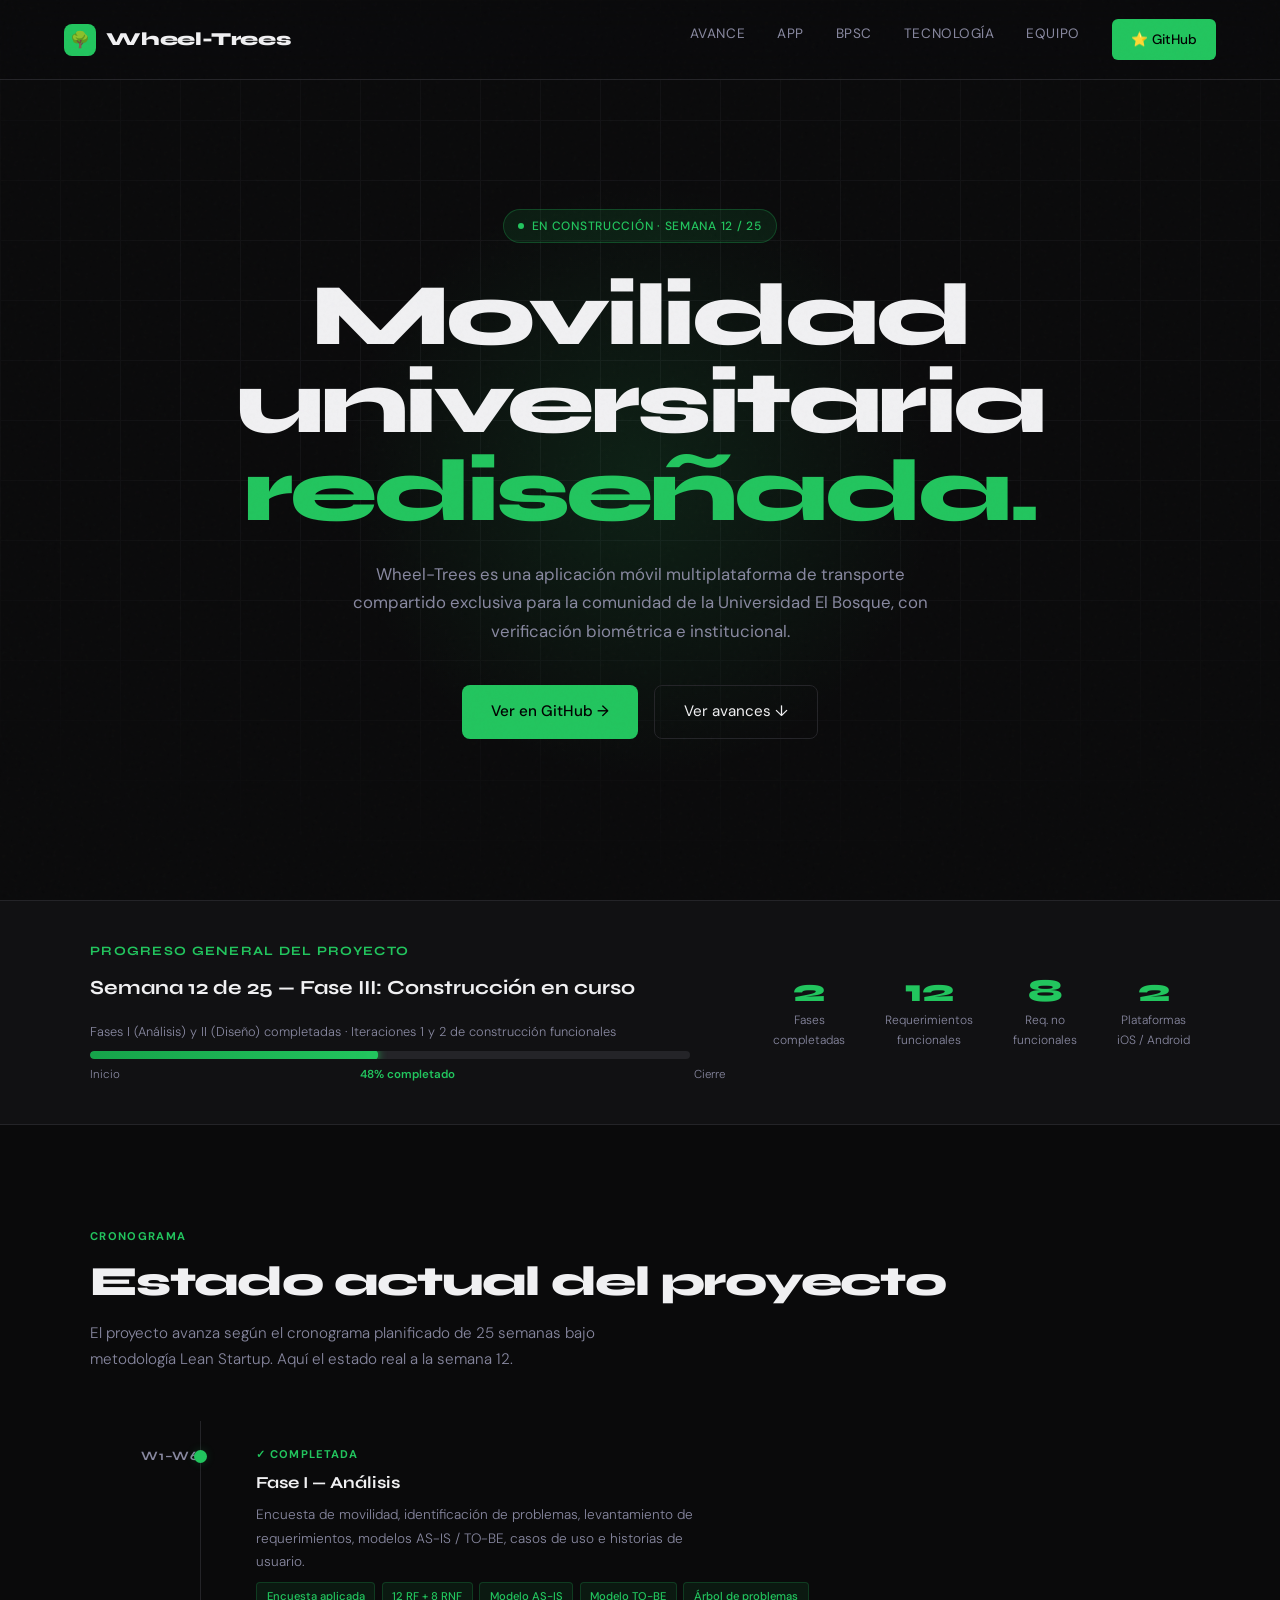
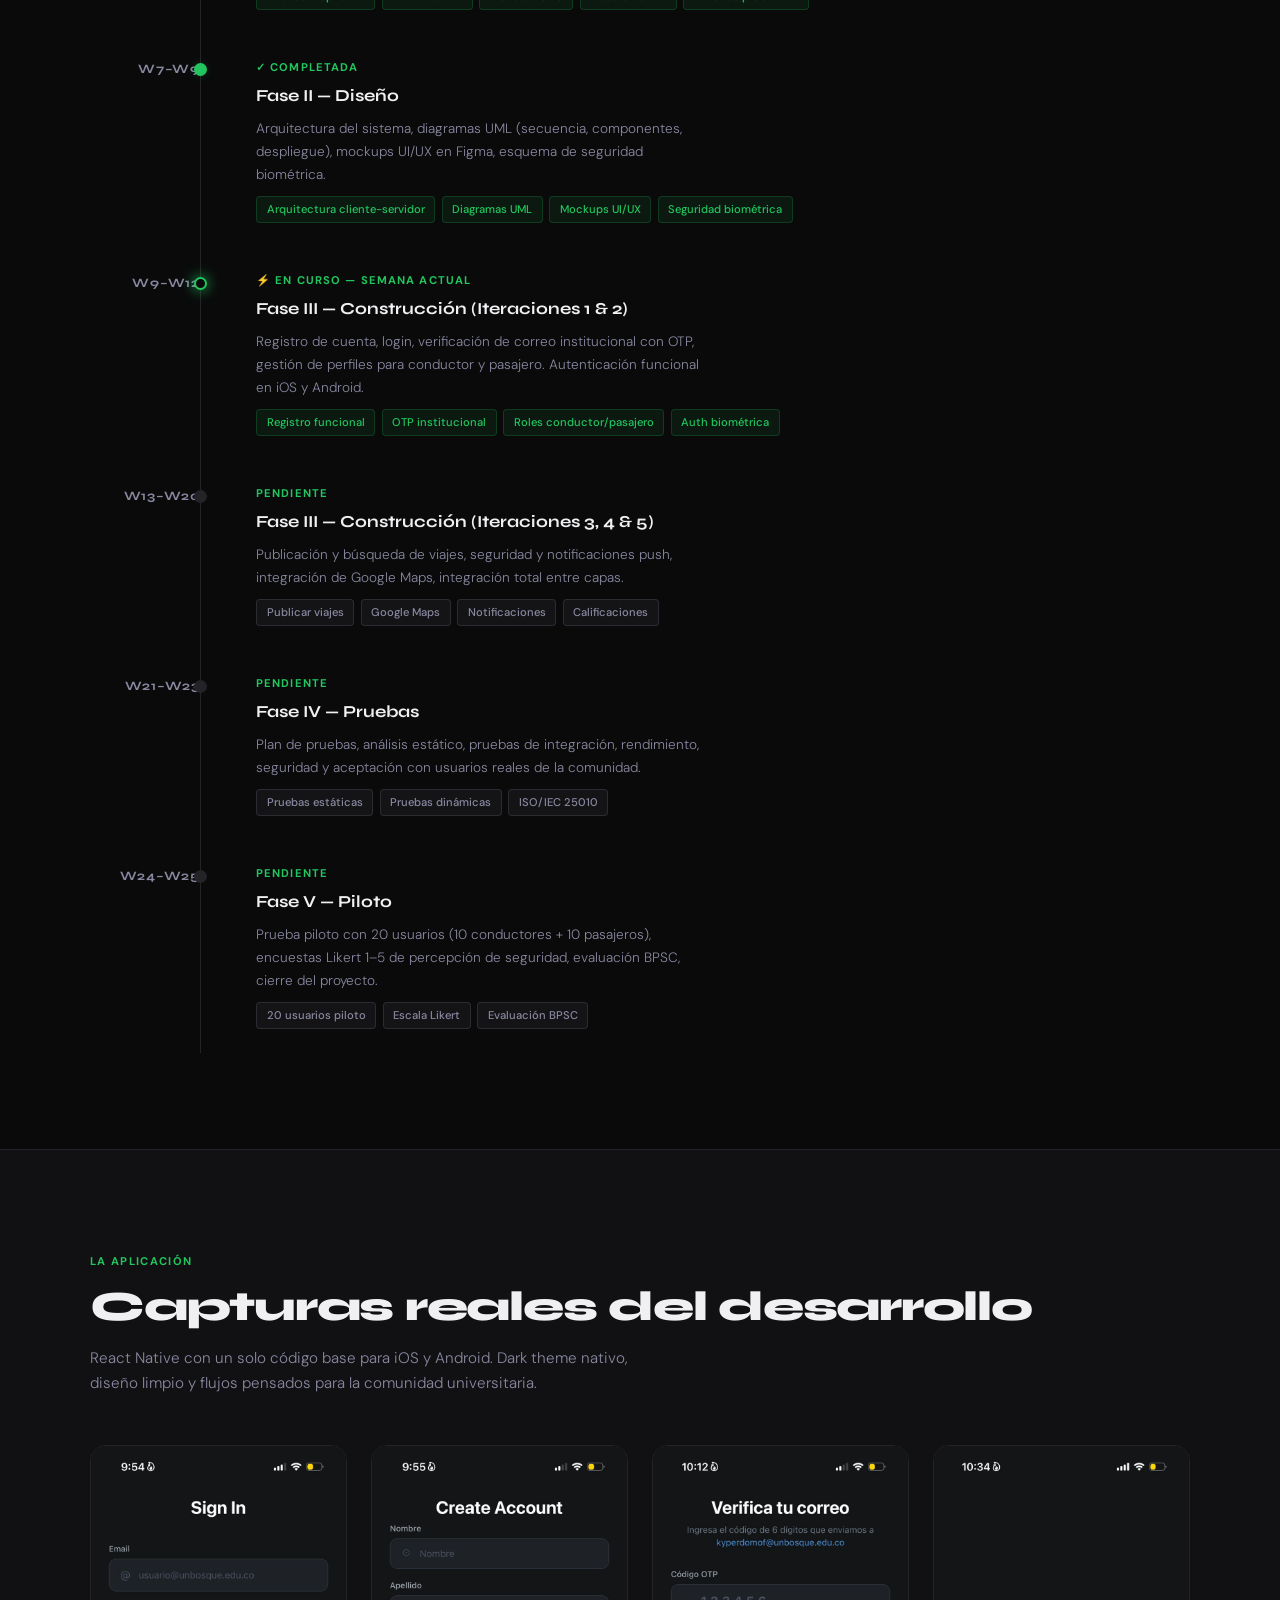
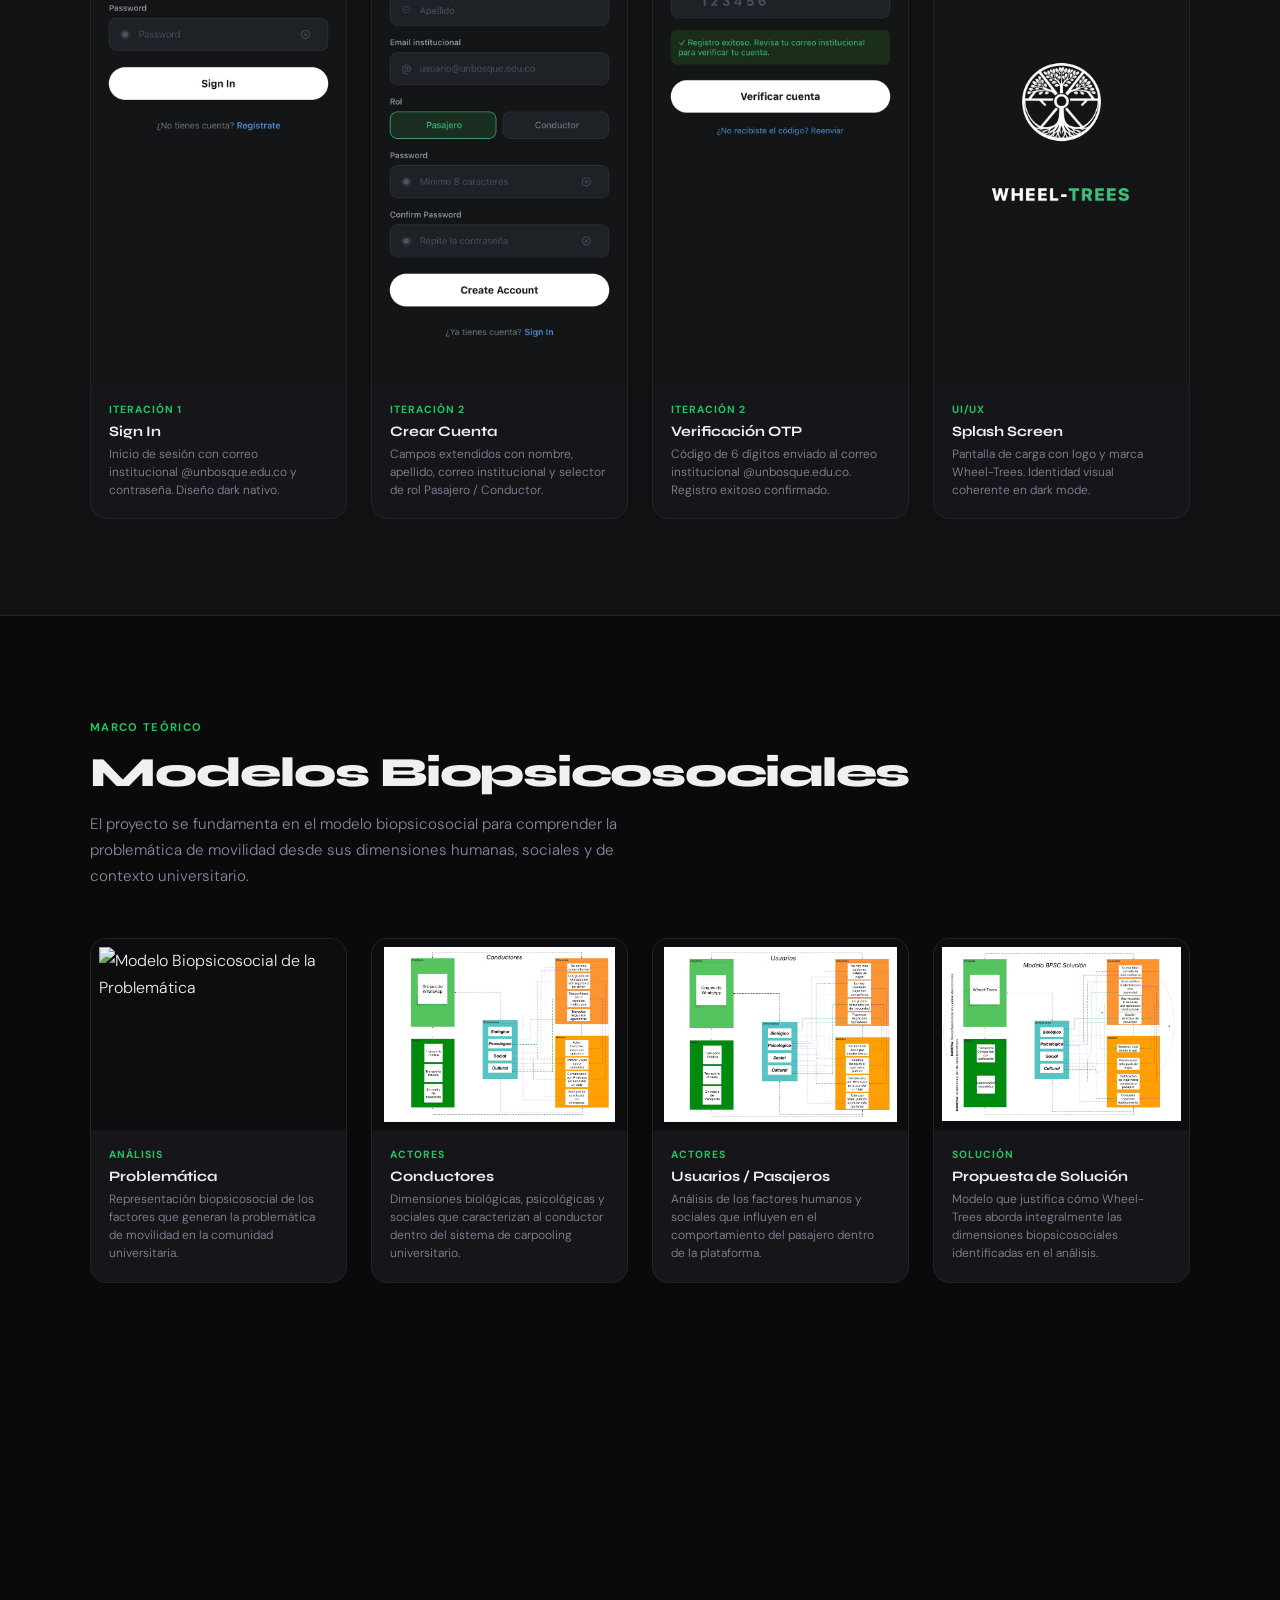
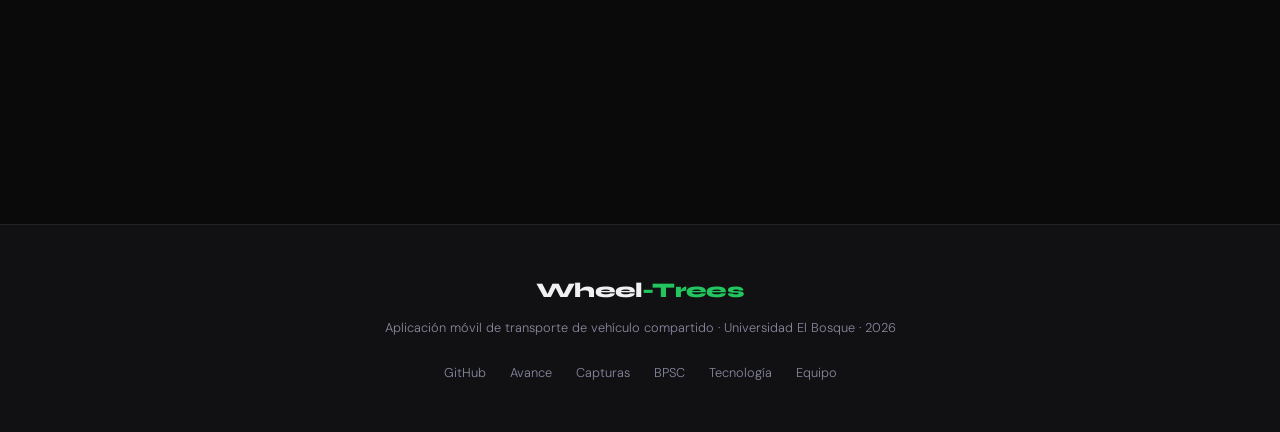
==== index.html @ 94ecf287 "Add files via upload" ====
<!DOCTYPE html>
<html lang="es">
<head>
  <meta charset="UTF-8" />
  <meta name="viewport" content="width=device-width, initial-scale=1.0" />
  <title>Wheel-Trees — Aplicación Móvil de Transporte Compartido</title>
  <link href="https://fonts.googleapis.com/css2?family=Syne:wght@400;600;700;800&family=DM+Sans:ital,wght@0,300;0,400;0,500;1,300&display=swap" rel="stylesheet" />
  <link rel="stylesheet" href="styles.css" />
</head>
<body>

<!-- NAV -->
<nav>
  <a href="#" class="logo">
    <div class="logo-icon">🌳</div>
    Wheel-Trees
  </a>
  <ul class="nav-links">
    <li><a href="#avance">Avance</a></li>
    <li><a href="#pantallas">App</a></li>
    <li><a href="#biopsicosocial">BPSC</a></li>
    <li><a href="#tecnologia">Tecnología</a></li>
    <li><a href="#equipo">Equipo</a></li>
    <li>
      <a href="https://github.com/FmontanoUEB/WheelTrees" target="_blank" class="nav-cta">
        ⭐ GitHub
      </a>
    </li>
  </ul>
</nav>

<!-- HERO -->
<section class="hero">
  <div class="hero-grid"></div>
  <div class="hero-glow"></div>

  <div class="badge">
    <span class="badge-dot"></span>
    En construcción · Semana 12 / 25
  </div>

  <h1>
    Movilidad<br/>
    universitaria<br/>
    <span>rediseñada.</span>
  </h1>

  <p class="hero-sub">
    Wheel-Trees es una aplicación móvil multiplataforma de transporte compartido exclusiva para la comunidad de la Universidad El Bosque, con verificación biométrica e institucional.
  </p>

  <div class="hero-actions">
    <a href="https://github.com/FmontanoUEB/WheelTrees" target="_blank" class="btn-primary">
      Ver en GitHub →
    </a>
    <a href="#avance" class="btn-secondary">
      Ver avances ↓
    </a>
  </div>
</section>

<!-- PROGRESS STRIP -->
<div class="progress-strip">
  <div class="progress-inner">
    <div>
      <div class="progress-label">Progreso general del proyecto</div>
      <div class="progress-title">Semana 12 de 25 — Fase III: Construcción en curso</div>
      <div style="margin-bottom:.5rem; font-size:.8rem; color:var(--muted);">
        Fases I (Análisis) y II (Diseño) completadas · Iteraciones 1 y 2 de construcción funcionales
      </div>
      <div class="progress-bar-wrap">
        <div class="progress-bar"></div>
      </div>
      <div style="display:flex; justify-content:space-between; margin-top:.4rem; font-size:.72rem; color:var(--muted);">
        <span>Inicio</span>
        <span style="color:var(--green); font-weight:600;">48% completado</span>
        <span>Cierre</span>
      </div>
    </div>
    <div class="progress-stats">
      <div class="stat">
        <div class="stat-num">2</div>
        <div class="stat-lbl">Fases<br/>completadas</div>
      </div>
      <div class="stat">
        <div class="stat-num">12</div>
        <div class="stat-lbl">Requerimientos<br/>funcionales</div>
      </div>
      <div class="stat">
        <div class="stat-num">8</div>
        <div class="stat-lbl">Req. no<br/>funcionales</div>
      </div>
      <div class="stat">
        <div class="stat-num">2</div>
        <div class="stat-lbl">Plataformas<br/>iOS / Android</div>
      </div>
    </div>
  </div>
</div>

<!-- TIMELINE -->
<section id="avance">
  <div class="section-inner">
    <span class="section-tag reveal">Cronograma</span>
    <h2 class="section-title reveal">Estado actual del proyecto</h2>
    <p class="section-body reveal">
      El proyecto avanza según el cronograma planificado de 25 semanas bajo metodología Lean Startup. Aquí el estado real a la semana 12.
    </p>

    <div class="timeline reveal">

      <div class="tl-item done">
        <div class="tl-week">W1–W6</div>
        <div class="tl-dot"></div>
        <div class="tl-content">
          <div class="tl-phase">✓ Completada</div>
          <div class="tl-name">Fase I — Análisis</div>
          <div class="tl-desc">Encuesta de movilidad, identificación de problemas, levantamiento de requerimientos, modelos AS-IS / TO-BE, casos de uso e historias de usuario.</div>
          <div class="tl-pills">
            <span class="pill">Encuesta aplicada</span>
            <span class="pill">12 RF + 8 RNF</span>
            <span class="pill">Modelo AS-IS</span>
            <span class="pill">Modelo TO-BE</span>
            <span class="pill">Árbol de problemas</span>
          </div>
        </div>
      </div>

      <div class="tl-item done">
        <div class="tl-week">W7–W9</div>
        <div class="tl-dot"></div>
        <div class="tl-content">
          <div class="tl-phase">✓ Completada</div>
          <div class="tl-name">Fase II — Diseño</div>
          <div class="tl-desc">Arquitectura del sistema, diagramas UML (secuencia, componentes, despliegue), mockups UI/UX en Figma, esquema de seguridad biométrica.</div>
          <div class="tl-pills">
            <span class="pill">Arquitectura cliente-servidor</span>
            <span class="pill">Diagramas UML</span>
            <span class="pill">Mockups UI/UX</span>
            <span class="pill">Seguridad biométrica</span>
          </div>
        </div>
      </div>

      <div class="tl-item active">
        <div class="tl-week">W9–W12</div>
        <div class="tl-dot"></div>
        <div class="tl-content">
          <div class="tl-phase">⚡ En curso — Semana actual</div>
          <div class="tl-name">Fase III — Construcción (Iteraciones 1 & 2)</div>
          <div class="tl-desc">Registro de cuenta, login, verificación de correo institucional con OTP, gestión de perfiles para conductor y pasajero. Autenticación funcional en iOS y Android.</div>
          <div class="tl-pills">
            <span class="pill">Registro funcional</span>
            <span class="pill">OTP institucional</span>
            <span class="pill">Roles conductor/pasajero</span>
            <span class="pill">Auth biométrica</span>
          </div>
        </div>
      </div>

      <div class="tl-item">
        <div class="tl-week">W13–W20</div>
        <div class="tl-dot"></div>
        <div class="tl-content">
          <div class="tl-phase">Pendiente</div>
          <div class="tl-name">Fase III — Construcción (Iteraciones 3, 4 & 5)</div>
          <div class="tl-desc">Publicación y búsqueda de viajes, seguridad y notificaciones push, integración de Google Maps, integración total entre capas.</div>
          <div class="tl-pills">
            <span class="pill gray">Publicar viajes</span>
            <span class="pill gray">Google Maps</span>
            <span class="pill gray">Notificaciones</span>
            <span class="pill gray">Calificaciones</span>
          </div>
        </div>
      </div>

      <div class="tl-item">
        <div class="tl-week">W21–W23</div>
        <div class="tl-dot"></div>
        <div class="tl-content">
          <div class="tl-phase">Pendiente</div>
          <div class="tl-name">Fase IV — Pruebas</div>
          <div class="tl-desc">Plan de pruebas, análisis estático, pruebas de integración, rendimiento, seguridad y aceptación con usuarios reales de la comunidad.</div>
          <div class="tl-pills">
            <span class="pill gray">Pruebas estáticas</span>
            <span class="pill gray">Pruebas dinámicas</span>
            <span class="pill gray">ISO/IEC 25010</span>
          </div>
        </div>
      </div>

      <div class="tl-item">
        <div class="tl-week">W24–W25</div>
        <div class="tl-dot"></div>
        <div class="tl-content">
          <div class="tl-phase">Pendiente</div>
          <div class="tl-name">Fase V — Piloto</div>
          <div class="tl-desc">Prueba piloto con 20 usuarios (10 conductores + 10 pasajeros), encuestas Likert 1–5 de percepción de seguridad, evaluación BPSC, cierre del proyecto.</div>
          <div class="tl-pills">
            <span class="pill gray">20 usuarios piloto</span>
            <span class="pill gray">Escala Likert</span>
            <span class="pill gray">Evaluación BPSC</span>
          </div>
        </div>
      </div>

    </div>
  </div>
</section>

<!-- SCREENS -->
<section class="screens-section" id="pantallas">
  <div class="section-inner">
    <span class="section-tag reveal">La aplicación</span>
    <h2 class="section-title reveal">Capturas reales del desarrollo</h2>
    <p class="section-body reveal">
      React Native con un solo código base para iOS y Android. Dark theme nativo, diseño limpio y flujos pensados para la comunidad universitaria.
    </p>

    <div class="screens-grid reveal">

      <div class="screen-card">
        <div class="screen-img-wrap">
          <img src="LOGINWT.jpeg" alt="Pantalla de Login" />
        </div>
        <div class="screen-info">
          <div class="screen-label">Iteración 1</div>
          <div class="screen-name">Sign In</div>
          <div class="screen-desc">Inicio de sesión con correo institucional @unbosque.edu.co y contraseña. Diseño dark nativo.</div>
        </div>
      </div>

      <div class="screen-card">
        <div class="screen-img-wrap">
          <img src="CREARCUENTAWT.jpeg" alt="Pantalla de Crear Cuenta con datos y roles" />
        </div>
        <div class="screen-info">
          <div class="screen-label">Iteración 2</div>
          <div class="screen-name">Crear Cuenta</div>
          <div class="screen-desc">Campos extendidos con nombre, apellido, correo institucional y selector de rol Pasajero / Conductor.</div>
        </div>
      </div>

      <div class="screen-card">
        <div class="screen-img-wrap">
          <img src="VERIFICARCORREOWT.jpeg" alt="Verificación de correo OTP" />
        </div>
        <div class="screen-info">
          <div class="screen-label">Iteración 2</div>
          <div class="screen-name">Verificación OTP</div>
          <div class="screen-desc">Código de 6 dígitos enviado al correo institucional @unbosque.edu.co. Registro exitoso confirmado.</div>
        </div>
      </div>

      <div class="screen-card">
        <div class="screen-img-wrap">
          <img src="PANTALLACARGAWT.jpeg" alt="Pantalla de carga Wheel-Trees" />
        </div>
        <div class="screen-info">
          <div class="screen-label">UI/UX</div>
          <div class="screen-name">Splash Screen</div>
          <div class="screen-desc">Pantalla de carga con logo y marca Wheel-Trees. Identidad visual coherente en dark mode.</div>
        </div>
      </div>

    </div>
  </div>
</section>

<!-- MODELOS BIOPSICOSOCIALES -->
<section id="biopsicosocial">
  <div class="section-inner">
    <span class="section-tag reveal">Marco teórico</span>
    <h2 class="section-title reveal">Modelos Biopsicosociales</h2>
    <p class="section-body reveal">
      El proyecto se fundamenta en el modelo biopsicosocial para comprender la problemática de movilidad desde sus dimensiones humanas, sociales y de contexto universitario.
    </p>

    <div class="bpsc-grid reveal">

      <div class="bpsc-card">
        <div class="bpsc-img-wrap">
          <img src="MODELO BIOPSICOSOCIAL PROBLEMÁTICA.png" alt="Modelo Biopsicosocial de la Problemática" />
        </div>
        <div class="bpsc-info">
          <div class="bpsc-label">Análisis</div>
          <div class="bpsc-name">Problemática</div>
          <div class="bpsc-desc">Representación biopsicosocial de los factores que generan la problemática de movilidad en la comunidad universitaria.</div>
        </div>
      </div>

      <div class="bpsc-card">
        <div class="bpsc-img-wrap">
          <img src="MODELO BIOPSICOSOCIAL CONDUCTORES.png" alt="Modelo Biopsicosocial de Conductores" />
        </div>
        <div class="bpsc-info">
          <div class="bpsc-label">Actores</div>
          <div class="bpsc-name">Conductores</div>
          <div class="bpsc-desc">Dimensiones biológicas, psicológicas y sociales que caracterizan al conductor dentro del sistema de carpooling universitario.</div>
        </div>
      </div>

      <div class="bpsc-card">
        <div class="bpsc-img-wrap">
          <img src="MODELO BIOPSICOSOCIAL USUARIOS.png" alt="Modelo Biopsicosocial de Usuarios" />
        </div>
        <div class="bpsc-info">
          <div class="bpsc-label">Actores</div>
          <div class="bpsc-name">Usuarios / Pasajeros</div>
          <div class="bpsc-desc">Análisis de los factores humanos y sociales que influyen en el comportamiento del pasajero dentro de la plataforma.</div>
        </div>
      </div>

      <div class="bpsc-card">
        <div class="bpsc-img-wrap">
          <img src="MODELO BIOPSICOSOCIAL SOLUCION.png" alt="Modelo Biopsicosocial de la Solución" />
        </div>
        <div class="bpsc-info">
          <div class="bpsc-label">Solución</div>
          <div class="bpsc-name">Propuesta de Solución</div>
          <div class="bpsc-desc">Modelo que justifica cómo Wheel-Trees aborda integralmente las dimensiones biopsicosociales identificadas en el análisis.</div>
        </div>
      </div>

    </div>
  </div>
</section>

<!-- TECH STACK -->
<section id="tecnologia">
  <div class="section-inner">
    <span class="section-tag reveal">Stack tecnológico</span>
    <h2 class="section-title reveal">Construido con tecnología moderna</h2>
    <p class="section-body reveal">
      Herramientas seleccionadas por madurez, cobertura multiplataforma y alineación con los requerimientos de seguridad del sistema.
    </p>

    <div class="tech-grid reveal">
      <div class="tech-item">
        <div class="tech-icon">⚛️</div>
        <div>
          <div class="tech-name">React Native</div>
          <div class="tech-role">Frontend móvil iOS & Android</div>
        </div>
      </div>
      <div class="tech-item">
        <div class="tech-icon">🟩</div>
        <div>
          <div class="tech-name">Node.js + Express</div>
          <div class="tech-role">Backend API REST</div>
        </div>
      </div>
      <div class="tech-item">
        <div class="tech-icon">🗄️</div>
        <div>
          <div class="tech-name">MySQL</div>
          <div class="tech-role">Base de datos relacional</div>
        </div>
      </div>
      <div class="tech-item">
        <div class="tech-icon">🗺️</div>
        <div>
          <div class="tech-name">Google Maps API</div>
          <div class="tech-role">Rutas y geolocalización</div>
        </div>
      </div>
      <div class="tech-item">
        <div class="tech-icon">🔔</div>
        <div>
          <div class="tech-name">Firebase FCM</div>
          <div class="tech-role">Notificaciones push</div>
        </div>
      </div>
      <div class="tech-item">
        <div class="tech-icon">🔐</div>
        <div>
          <div class="tech-name">Face ID / BiometricPrompt</div>
          <div class="tech-role">Autenticación biométrica nativa</div>
        </div>
      </div>
      <div class="tech-item">
        <div class="tech-icon">🐙</div>
        <div>
          <div class="tech-name">GitHub + GitFlow</div>
          <div class="tech-role">Control de versiones</div>
        </div>
      </div>
      <div class="tech-item">
        <div class="tech-icon">📋</div>
        <div>
          <div class="tech-name">Notion</div>
          <div class="tech-role">Gestión del proyecto</div>
        </div>
      </div>
    </div>
  </div>
</section>

<!-- CONTEXT -->
<section style="background:var(--surface); border-top:1px solid var(--border); border-bottom:1px solid var(--border);">
  <div class="section-inner">
    <span class="section-tag reveal">Contexto del proyecto</span>
    <h2 class="section-title reveal">El problema que resuelve</h2>
    <p class="section-body reveal">
      La Universidad El Bosque concentra más de 12.000 personas. La movilidad informal existe pero opera sin seguridad ni trazabilidad.
    </p>

    <div class="context-grid reveal">
      <div class="context-card">
        <div class="context-card-title"><span>🔴</span> Situación actual (AS-IS)</div>
        <ul class="context-list">
          <li>Coordinación manual por grupos de WhatsApp ("Wheels")</li>
          <li>Sin verificación de identidad del conductor ni pasajero</li>
          <li>Sin registro ni trazabilidad de los trayectos</li>
          <li>Sin mecanismo de calificación o retroalimentación</li>
          <li>Bogotá: una de las ciudades con mayor congestión vehicular del mundo</li>
          <li>Práctica extendida pero sin respaldo institucional formal</li>
        </ul>
      </div>
      <div class="context-card">
        <div class="context-card-title"><span>🟢</span> Solución propuesta (TO-BE)</div>
        <ul class="context-list">
          <li>Acceso exclusivo con correo @unbosque.edu.co + OTP</li>
          <li>Autenticación biométrica (Face ID / Touch ID)</li>
          <li>Publicación y búsqueda de viajes en tiempo real</li>
          <li>Sistema de calificaciones recíprocas conductor ↔ pasajero</li>
          <li>Notificaciones automáticas y trazabilidad completa del viaje</li>
          <li>Cobertura nativa en iOS y Android con una sola base de código</li>
        </ul>
      </div>
    </div>
  </div>
</section>

<!-- TEAM -->
<section id="equipo">
  <div class="section-inner">
    <span class="section-tag reveal">Equipo</span>
    <h2 class="section-title reveal">Desarrolladores y director</h2>

    <div class="team-grid reveal">
      <div class="team-card">
        <div class="team-avatar">FM</div>
        <div class="team-name">Fabián Andrey Montaño Piraban</div>
        <div class="team-role">Desarrollador — Ingeniería de Sistemas</div>
        <div class="team-email">fmontano@unbosque.edu.co</div>
      </div>
      <div class="team-card">
        <div class="team-avatar">FC</div>
        <div class="team-name">Fredy Alejandro Cipamocha Hernández</div>
        <div class="team-role">Desarrollador — Ingeniería de Sistemas</div>
        <div class="team-email">fcipamocha@unbosque.edu.co</div>
      </div>
      <div class="team-card">
        <div class="team-avatar" style="background:linear-gradient(135deg,#475569,#64748b);">EE</div>
        <div class="team-name">Edier Ernesto Espinosa Díaz</div>
        <div class="team-role">Director del proyecto</div>
        <div class="team-email">Informático Matemático · Mg. Economía</div>
      </div>
    </div>

    <div style="margin-top:2rem; padding:1.5rem; background:var(--card); border:1px solid var(--border); border-radius:12px; display:flex; align-items:center; gap:1rem; flex-wrap:wrap;" class="reveal">
      <div style="font-size:1.5rem;">🏫</div>
      <div>
        <div style="font-family:'Syne',sans-serif; font-weight:700; font-size:.95rem;">Universidad El Bosque</div>
        <div style="font-size:.8rem; color:var(--muted);">Programa de Ingeniería de Sistemas · Facultad de Ingeniería · Bogotá, 2026</div>
      </div>
      <div style="margin-left:auto;">
        <a href="https://github.com/FmontanoUEB/WheelTrees" target="_blank" class="btn-primary" style="font-size:.85rem; padding:.6rem 1.2rem;">
          Repositorio GitHub →
        </a>
      </div>
    </div>
  </div>
</section>

<!-- FOOTER -->
<footer>
  <div class="footer-logo">Wheel<span>-Trees</span></div>
  <div class="footer-sub">Aplicación móvil de transporte de vehículo compartido · Universidad El Bosque · 2026</div>
  <div class="footer-links">
    <a href="https://github.com/FmontanoUEB/WheelTrees" target="_blank">GitHub</a>
    <a href="#avance">Avance</a>
    <a href="#pantallas">Capturas</a>
    <a href="#biopsicosocial">BPSC</a>
    <a href="#tecnologia">Tecnología</a>
    <a href="#equipo">Equipo</a>
  </div>
</footer>

<script>
  // Scroll reveal
  const reveals = document.querySelectorAll('.reveal');
  const io = new IntersectionObserver(entries => {
    entries.forEach(e => {
      if (e.isIntersecting) { e.target.classList.add('visible'); io.unobserve(e.target); }
    });
  }, { threshold: 0.1 });
  reveals.forEach(el => io.observe(el));
</script>
</body>
</html>
---- styles.css ----
*, *::before, *::after { box-sizing: border-box; margin: 0; padding: 0; }

    :root {
      --bg:        #0a0a0b;
      --surface:   #111113;
      --card:      #16161a;
      --border:    #242428;
      --green:     #22c55e;
      --green-dim: #16a34a;
      --green-glow:#22c55e33;
      --text:      #f0f0f2;
      --muted:     #8888a0;
      --accent:    #34d399;
    }

    html { scroll-behavior: smooth; }

    body {
      background: var(--bg);
      color: var(--text);
      font-family: 'DM Sans', sans-serif;
      font-weight: 300;
      line-height: 1.7;
      overflow-x: hidden;
    }

    /* ─── NOISE TEXTURE OVERLAY ─── */
    body::before {
      content: '';
      position: fixed;
      inset: 0;
      background-image: url("data:image/svg+xml,%3Csvg viewBox='0 0 256 256' xmlns='http://www.w3.org/2000/svg'%3E%3Cfilter id='n'%3E%3CfeTurbulence type='fractalNoise' baseFrequency='0.9' numOctaves='4' stitchTiles='stitch'/%3E%3C/filter%3E%3Crect width='100%25' height='100%25' filter='url(%23n)' opacity='0.04'/%3E%3C/svg%3E");
      pointer-events: none;
      z-index: 9999;
      opacity: .5;
    }

    /* ─── HEADER / NAV ─── */
    nav {
      position: fixed;
      top: 0; left: 0; right: 0;
      z-index: 100;
      display: flex;
      align-items: center;
      justify-content: space-between;
      padding: 1.2rem 5vw;
      background: rgba(10,10,11,.82);
      backdrop-filter: blur(16px);
      border-bottom: 1px solid var(--border);
    }

    .logo {
      display: flex;
      align-items: center;
      gap: .65rem;
      font-family: 'Syne', sans-serif;
      font-weight: 800;
      font-size: 1.15rem;
      letter-spacing: -.02em;
      color: var(--text);
      text-decoration: none;
    }

    .logo-icon {
      width: 32px; height: 32px;
      background: var(--green);
      border-radius: 8px;
      display: grid;
      place-items: center;
      font-size: 1rem;
    }

    .nav-links {
      display: flex;
      gap: 2rem;
      list-style: none;
    }

    .nav-links a {
      color: var(--muted);
      text-decoration: none;
      font-size: .85rem;
      font-weight: 400;
      letter-spacing: .04em;
      text-transform: uppercase;
      transition: color .2s;
    }
    .nav-links a:hover { color: var(--green); }

    .nav-cta {
      display: flex;
      align-items: center;
      gap: .5rem;
      padding: .55rem 1.2rem;
      background: var(--green);
      color: #000 !important;
      border-radius: 6px;
      font-weight: 500 !important;
      text-transform: none !important;
      font-size: .85rem !important;
      letter-spacing: 0 !important;
      transition: background .2s, transform .15s !important;
    }
    .nav-cta:hover { background: var(--accent) !important; transform: translateY(-1px); color: #000 !important; }

    /* ─── HERO ─── */
    .hero {
      min-height: 100vh;
      display: flex;
      flex-direction: column;
      align-items: center;
      justify-content: center;
      text-align: center;
      padding: 8rem 5vw 5rem;
      position: relative;
      overflow: hidden;
    }

    .hero-glow {
      position: absolute;
      top: 20%;
      left: 50%;
      transform: translateX(-50%);
      width: 600px;
      height: 600px;
      background: radial-gradient(ellipse, rgba(34,197,94,.12) 0%, transparent 70%);
      pointer-events: none;
    }

    .hero-grid {
      position: absolute;
      inset: 0;
      background-image:
        linear-gradient(var(--border) 1px, transparent 1px),
        linear-gradient(90deg, var(--border) 1px, transparent 1px);
      background-size: 60px 60px;
      mask-image: radial-gradient(ellipse 80% 60% at 50% 40%, black 30%, transparent 100%);
      opacity: .4;
      pointer-events: none;
    }

    .badge {
      display: inline-flex;
      align-items: center;
      gap: .45rem;
      padding: .35rem .9rem;
      background: rgba(34,197,94,.1);
      border: 1px solid rgba(34,197,94,.25);
      border-radius: 100px;
      font-size: .75rem;
      font-weight: 500;
      color: var(--green);
      letter-spacing: .06em;
      text-transform: uppercase;
      margin-bottom: 1.8rem;
      animation: fadeUp .6s ease both;
    }

    .badge-dot {
      width: 6px; height: 6px;
      background: var(--green);
      border-radius: 50%;
      animation: pulse 2s infinite;
    }

    @keyframes pulse {
      0%,100% { opacity: 1; transform: scale(1); }
      50% { opacity: .5; transform: scale(.8); }
    }

    h1 {
      font-family: 'Syne', sans-serif;
      font-weight: 800;
      font-size: clamp(3rem, 7vw, 5.5rem);
      line-height: 1.0;
      letter-spacing: -.04em;
      margin-bottom: 1.5rem;
      animation: fadeUp .6s .1s ease both;
    }

    h1 span { color: var(--green); }

    .hero-sub {
      max-width: 52ch;
      color: var(--muted);
      font-size: 1.05rem;
      font-weight: 400;
      margin-bottom: 2.5rem;
      animation: fadeUp .6s .2s ease both;
    }

    .hero-actions {
      display: flex;
      gap: 1rem;
      flex-wrap: wrap;
      justify-content: center;
      animation: fadeUp .6s .3s ease both;
    }

    .btn-primary {
      display: inline-flex;
      align-items: center;
      gap: .5rem;
      padding: .8rem 1.8rem;
      background: var(--green);
      color: #000;
      border-radius: 8px;
      font-weight: 500;
      font-size: .95rem;
      text-decoration: none;
      transition: background .2s, transform .15s, box-shadow .2s;
      box-shadow: 0 0 0 0 var(--green-glow);
    }
    .btn-primary:hover {
      background: var(--accent);
      transform: translateY(-2px);
      box-shadow: 0 8px 30px var(--green-glow);
    }

    .btn-secondary {
      display: inline-flex;
      align-items: center;
      gap: .5rem;
      padding: .8rem 1.8rem;
      background: transparent;
      color: var(--text);
      border: 1px solid var(--border);
      border-radius: 8px;
      font-weight: 400;
      font-size: .95rem;
      text-decoration: none;
      transition: border-color .2s, transform .15s;
    }
    .btn-secondary:hover { border-color: var(--green); color: var(--green); transform: translateY(-2px); }

    @keyframes fadeUp {
      from { opacity: 0; transform: translateY(20px); }
      to   { opacity: 1; transform: translateY(0); }
    }

    /* ─── PROGRESS STRIP ─── */
    .progress-strip {
      background: var(--surface);
      border-top: 1px solid var(--border);
      border-bottom: 1px solid var(--border);
      padding: 2.5rem 5vw;
    }

    .progress-inner {
      max-width: 1100px;
      margin: 0 auto;
      display: grid;
      grid-template-columns: 1fr auto;
      align-items: center;
      gap: 3rem;
    }

    .progress-label {
      font-family: 'Syne', sans-serif;
      font-size: .8rem;
      font-weight: 700;
      letter-spacing: .1em;
      text-transform: uppercase;
      color: var(--green);
      margin-bottom: .5rem;
    }

    .progress-title {
      font-family: 'Syne', sans-serif;
      font-size: 1.25rem;
      font-weight: 700;
      margin-bottom: 1rem;
    }

    .progress-bar-wrap {
      background: var(--border);
      border-radius: 100px;
      height: 8px;
      overflow: hidden;
      max-width: 600px;
    }

    .progress-bar {
      height: 100%;
      width: 48%;
      background: linear-gradient(90deg, var(--green-dim), var(--green));
      border-radius: 100px;
      position: relative;
      animation: growBar 1.2s .5s cubic-bezier(.22,1,.36,1) both;
    }

    @keyframes growBar {
      from { width: 0; }
      to   { width: 48%; }
    }

    .progress-bar::after {
      content: '';
      position: absolute;
      right: 0; top: 50%;
      transform: translateY(-50%);
      width: 12px; height: 12px;
      background: var(--green);
      border-radius: 50%;
      box-shadow: 0 0 10px var(--green);
    }

    .progress-stats {
      display: flex;
      gap: 2.5rem;
    }

    .stat {
      text-align: center;
    }
    .stat-num {
      font-family: 'Syne', sans-serif;
      font-size: 2rem;
      font-weight: 800;
      color: var(--green);
      line-height: 1;
    }
    .stat-lbl {
      font-size: .75rem;
      color: var(--muted);
      margin-top: .2rem;
    }

    /* ─── SECTION BASE ─── */
    section { padding: 6rem 5vw; }

    .section-inner { max-width: 1100px; margin: 0 auto; }

    .section-tag {
      display: inline-block;
      font-size: .7rem;
      font-weight: 700;
      letter-spacing: .12em;
      text-transform: uppercase;
      color: var(--green);
      margin-bottom: .8rem;
    }

    .section-title {
      font-family: 'Syne', sans-serif;
      font-weight: 800;
      font-size: clamp(1.8rem, 3.5vw, 2.6rem);
      letter-spacing: -.03em;
      line-height: 1.1;
      margin-bottom: 1rem;
    }

    .section-body {
      color: var(--muted);
      max-width: 55ch;
      font-size: .95rem;
      margin-bottom: 3rem;
    }

    /* ─── TIMELINE ─── */
    .timeline {
      display: flex;
      flex-direction: column;
      gap: 0;
      position: relative;
    }

    .timeline::before {
      content: '';
      position: absolute;
      left: 110px;
      top: 0; bottom: 0;
      width: 1px;
      background: var(--border);
    }

    .tl-item {
      display: grid;
      grid-template-columns: 110px 1fr;
      gap: 2rem;
      padding: 1.5rem 0;
      position: relative;
    }

    .tl-week {
      font-family: 'Syne', sans-serif;
      font-size: .8rem;
      font-weight: 700;
      color: var(--muted);
      letter-spacing: .06em;
      text-align: right;
      padding-top: .1rem;
    }

    .tl-dot {
      position: absolute;
      left: 104px;
      top: 1.85rem;
      width: 13px; height: 13px;
      border-radius: 50%;
      background: var(--border);
      border: 2px solid var(--border);
      z-index: 1;
    }

    .tl-item.done .tl-dot {
      background: var(--green);
      border-color: var(--green);
      box-shadow: 0 0 10px var(--green-glow);
    }

    .tl-item.active .tl-dot {
      background: var(--bg);
      border-color: var(--green);
      box-shadow: 0 0 14px var(--green);
      animation: dotPulse 2s infinite;
    }

    @keyframes dotPulse {
      0%,100% { box-shadow: 0 0 6px var(--green); }
      50% { box-shadow: 0 0 18px var(--green), 0 0 30px var(--green-glow); }
    }

    .tl-content {
      padding-left: 1.5rem;
    }

    .tl-phase {
      font-size: .7rem;
      font-weight: 700;
      letter-spacing: .1em;
      text-transform: uppercase;
      color: var(--green);
      margin-bottom: .3rem;
    }

    .tl-name {
      font-family: 'Syne', sans-serif;
      font-size: 1.05rem;
      font-weight: 700;
      margin-bottom: .4rem;
    }

    .tl-desc {
      font-size: .85rem;
      color: var(--muted);
      max-width: 50ch;
    }

    .tl-pills {
      display: flex;
      flex-wrap: wrap;
      gap: .4rem;
      margin-top: .6rem;
    }

    .pill {
      padding: .2rem .6rem;
      background: rgba(34,197,94,.08);
      border: 1px solid rgba(34,197,94,.2);
      border-radius: 4px;
      font-size: .7rem;
      font-weight: 500;
      color: var(--green);
    }

    .pill.gray {
      background: rgba(136,136,160,.08);
      border-color: rgba(136,136,160,.2);
      color: var(--muted);
    }

    /* ─── SCREENS SECTION ─── */
    .screens-section {
      background: var(--surface);
      border-top: 1px solid var(--border);
      border-bottom: 1px solid var(--border);
    }

    .screens-grid {
      display: grid;
      grid-template-columns: repeat(4, 1fr);
      gap: 1.5rem;
      margin-top: 3rem;
    }

    .screen-card {
      background: var(--card);
      border: 1px solid var(--border);
      border-radius: 16px;
      overflow: hidden;
      transition: border-color .25s, transform .25s;
    }
    .screen-card:hover {
      border-color: rgba(34,197,94,.35);
      transform: translateY(-4px);
    }

    .screen-img-wrap {
      width: 100%;
      aspect-ratio: 9/19;
      overflow: hidden;
      background: #0d0d10;
      display: flex;
      align-items: center;
      justify-content: center;
    }

    .screen-img-wrap img {
      width: 100%;
      height: 100%;
      object-fit: cover;
      object-position: top;
    }

    .screen-info {
      padding: 1rem 1.1rem 1.2rem;
    }

    .screen-label {
      font-size: .65rem;
      font-weight: 700;
      letter-spacing: .1em;
      text-transform: uppercase;
      color: var(--green);
      margin-bottom: .3rem;
    }

    .screen-name {
      font-family: 'Syne', sans-serif;
      font-weight: 700;
      font-size: .9rem;
      line-height: 1.2;
      margin-bottom: .3rem;
    }

    .screen-desc {
      font-size: .75rem;
      color: var(--muted);
      line-height: 1.5;
    }

    /* ─── TECH STACK ─── */
    .tech-grid {
      display: grid;
      grid-template-columns: repeat(auto-fill, minmax(220px, 1fr));
      gap: 1px;
      background: var(--border);
      border: 1px solid var(--border);
      border-radius: 12px;
      overflow: hidden;
      margin-top: 3rem;
    }

    .tech-item {
      background: var(--card);
      padding: 1.5rem;
      display: flex;
      align-items: flex-start;
      gap: 1rem;
    }

    .tech-icon {
      width: 40px; height: 40px;
      background: rgba(34,197,94,.1);
      border-radius: 8px;
      display: grid;
      place-items: center;
      font-size: 1.2rem;
      flex-shrink: 0;
    }

    .tech-name {
      font-family: 'Syne', sans-serif;
      font-weight: 700;
      font-size: .9rem;
      margin-bottom: .2rem;
    }

    .tech-role {
      font-size: .75rem;
      color: var(--muted);
    }

    /* ─── CONTEXT SECTION ─── */
    .context-grid {
      display: grid;
      grid-template-columns: 1fr 1fr;
      gap: 2rem;
      margin-top: 3rem;
    }

    .context-card {
      background: var(--card);
      border: 1px solid var(--border);
      border-radius: 12px;
      padding: 1.8rem;
    }

    .context-card-title {
      font-family: 'Syne', sans-serif;
      font-weight: 700;
      font-size: 1rem;
      margin-bottom: .8rem;
      display: flex;
      align-items: center;
      gap: .6rem;
    }

    .context-card-title span {
      font-size: 1.2rem;
    }

    .context-list {
      list-style: none;
      display: flex;
      flex-direction: column;
      gap: .5rem;
    }

    .context-list li {
      display: flex;
      gap: .6rem;
      font-size: .85rem;
      color: var(--muted);
      align-items: flex-start;
    }

    .context-list li::before {
      content: '→';
      color: var(--green);
      flex-shrink: 0;
      margin-top: .05rem;
    }

    /* ─── TEAM ─── */
    .team-grid {
      display: grid;
      grid-template-columns: repeat(auto-fill, minmax(260px, 1fr));
      gap: 1.5rem;
      margin-top: 3rem;
    }

    .team-card {
      background: var(--card);
      border: 1px solid var(--border);
      border-radius: 12px;
      padding: 1.8rem;
      transition: border-color .25s;
    }
    .team-card:hover { border-color: rgba(34,197,94,.35); }

    .team-avatar {
      width: 48px; height: 48px;
      background: linear-gradient(135deg, var(--green-dim), var(--green));
      border-radius: 12px;
      display: grid;
      place-items: center;
      font-family: 'Syne', sans-serif;
      font-weight: 800;
      font-size: 1.1rem;
      color: #000;
      margin-bottom: 1rem;
    }

    .team-name {
      font-family: 'Syne', sans-serif;
      font-weight: 700;
      font-size: 1rem;
      margin-bottom: .2rem;
    }

    .team-role {
      font-size: .8rem;
      color: var(--green);
      margin-bottom: .6rem;
    }

    .team-email {
      font-size: .78rem;
      color: var(--muted);
    }

    /* ─── FOOTER ─── */
    footer {
      background: var(--surface);
      border-top: 1px solid var(--border);
      padding: 3rem 5vw;
      text-align: center;
    }

    .footer-logo {
      font-family: 'Syne', sans-serif;
      font-weight: 800;
      font-size: 1.3rem;
      letter-spacing: -.03em;
      margin-bottom: .5rem;
    }
    .footer-logo span { color: var(--green); }

    .footer-sub {
      font-size: .8rem;
      color: var(--muted);
      margin-bottom: 1.5rem;
    }

    .footer-links {
      display: flex;
      justify-content: center;
      gap: 1.5rem;
      flex-wrap: wrap;
    }

    .footer-links a {
      font-size: .8rem;
      color: var(--muted);
      text-decoration: none;
      transition: color .2s;
    }
    .footer-links a:hover { color: var(--green); }

    /* ─── MODELOS BIOPSICOSOCIALES ─── */
    .bpsc-grid {
      display: grid;
      grid-template-columns: repeat(4, 1fr);
      gap: 1.5rem;
      margin-top: 3rem;
    }

    .bpsc-card {
      background: var(--card);
      border: 1px solid var(--border);
      border-radius: 16px;
      overflow: hidden;
      transition: border-color .25s, transform .25s;
    }
    .bpsc-card:hover {
      border-color: rgba(34,197,94,.35);
      transform: translateY(-4px);
    }

    .bpsc-img-wrap {
      width: 100%;
      aspect-ratio: 4/3;
      overflow: hidden;
      background: #0d0d10;
      display: flex;
      align-items: center;
      justify-content: center;
    }

    .bpsc-img-wrap img {
      width: 100%;
      height: 100%;
      object-fit: contain;
      padding: .5rem;
    }

    .bpsc-info {
      padding: 1rem 1.1rem 1.2rem;
    }

    .bpsc-label {
      font-size: .65rem;
      font-weight: 700;
      letter-spacing: .1em;
      text-transform: uppercase;
      color: var(--green);
      margin-bottom: .3rem;
    }

    .bpsc-name {
      font-family: 'Syne', sans-serif;
      font-weight: 700;
      font-size: .9rem;
      line-height: 1.2;
      margin-bottom: .3rem;
    }

    .bpsc-desc {
      font-size: .75rem;
      color: var(--muted);
      line-height: 1.5;
    }

    /* ─── RESPONSIVE ─── */
    @media (max-width: 768px) {
      .nav-links { display: none; }
      .progress-inner { grid-template-columns: 1fr; }
      .progress-stats { justify-content: center; }
      .screens-grid { grid-template-columns: repeat(2, 1fr); }
      .bpsc-grid { grid-template-columns: repeat(2, 1fr); }
      .context-grid { grid-template-columns: 1fr; }
      .timeline::before { left: 70px; }
      .tl-item { grid-template-columns: 70px 1fr; gap: 1rem; }
      .tl-dot { left: 64px; }
    }

    @media (max-width: 480px) {
      .screens-grid { grid-template-columns: 1fr 1fr; }
      .bpsc-grid { grid-template-columns: 1fr; }
    }

    /* ─── SCROLL REVEAL ─── */
    .reveal {
      opacity: 0;
      transform: translateY(24px);
      transition: opacity .65s ease, transform .65s ease;
    }
    .reveal.visible {
      opacity: 1;
      transform: none;
    }
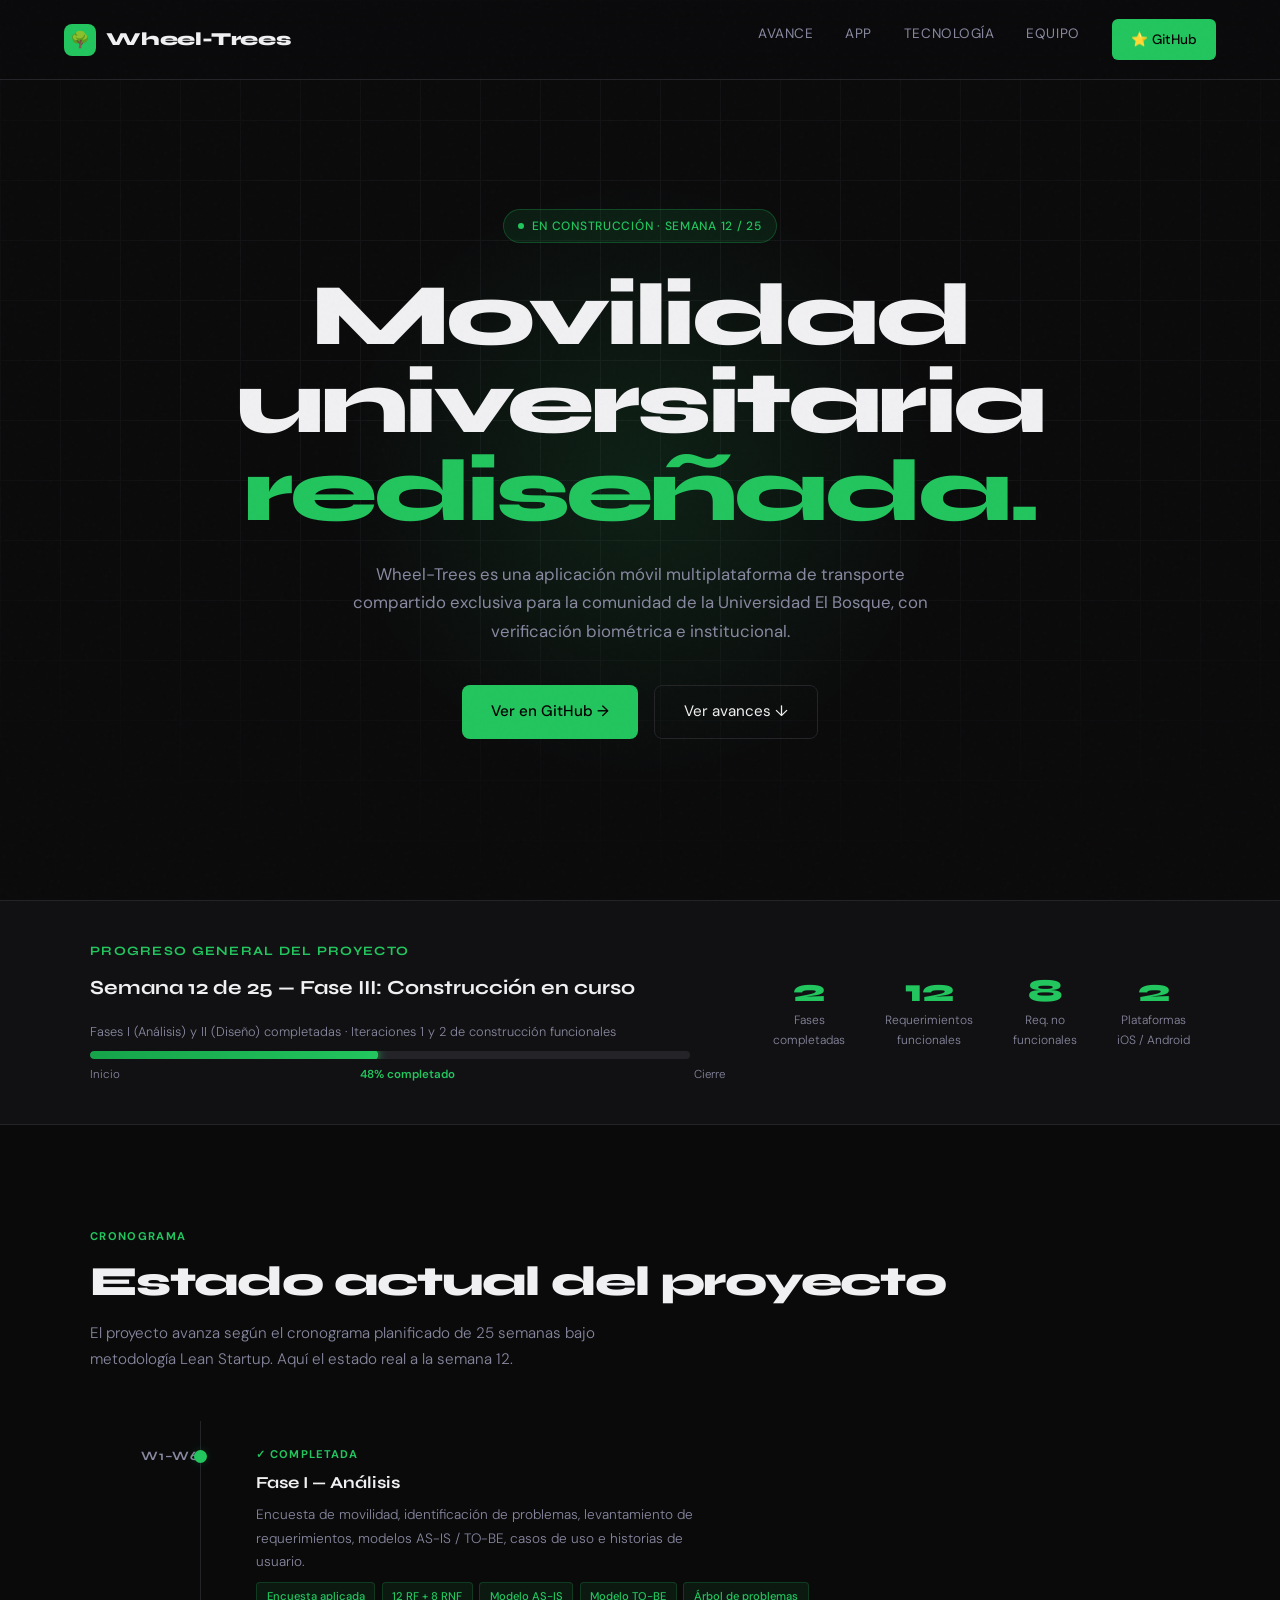
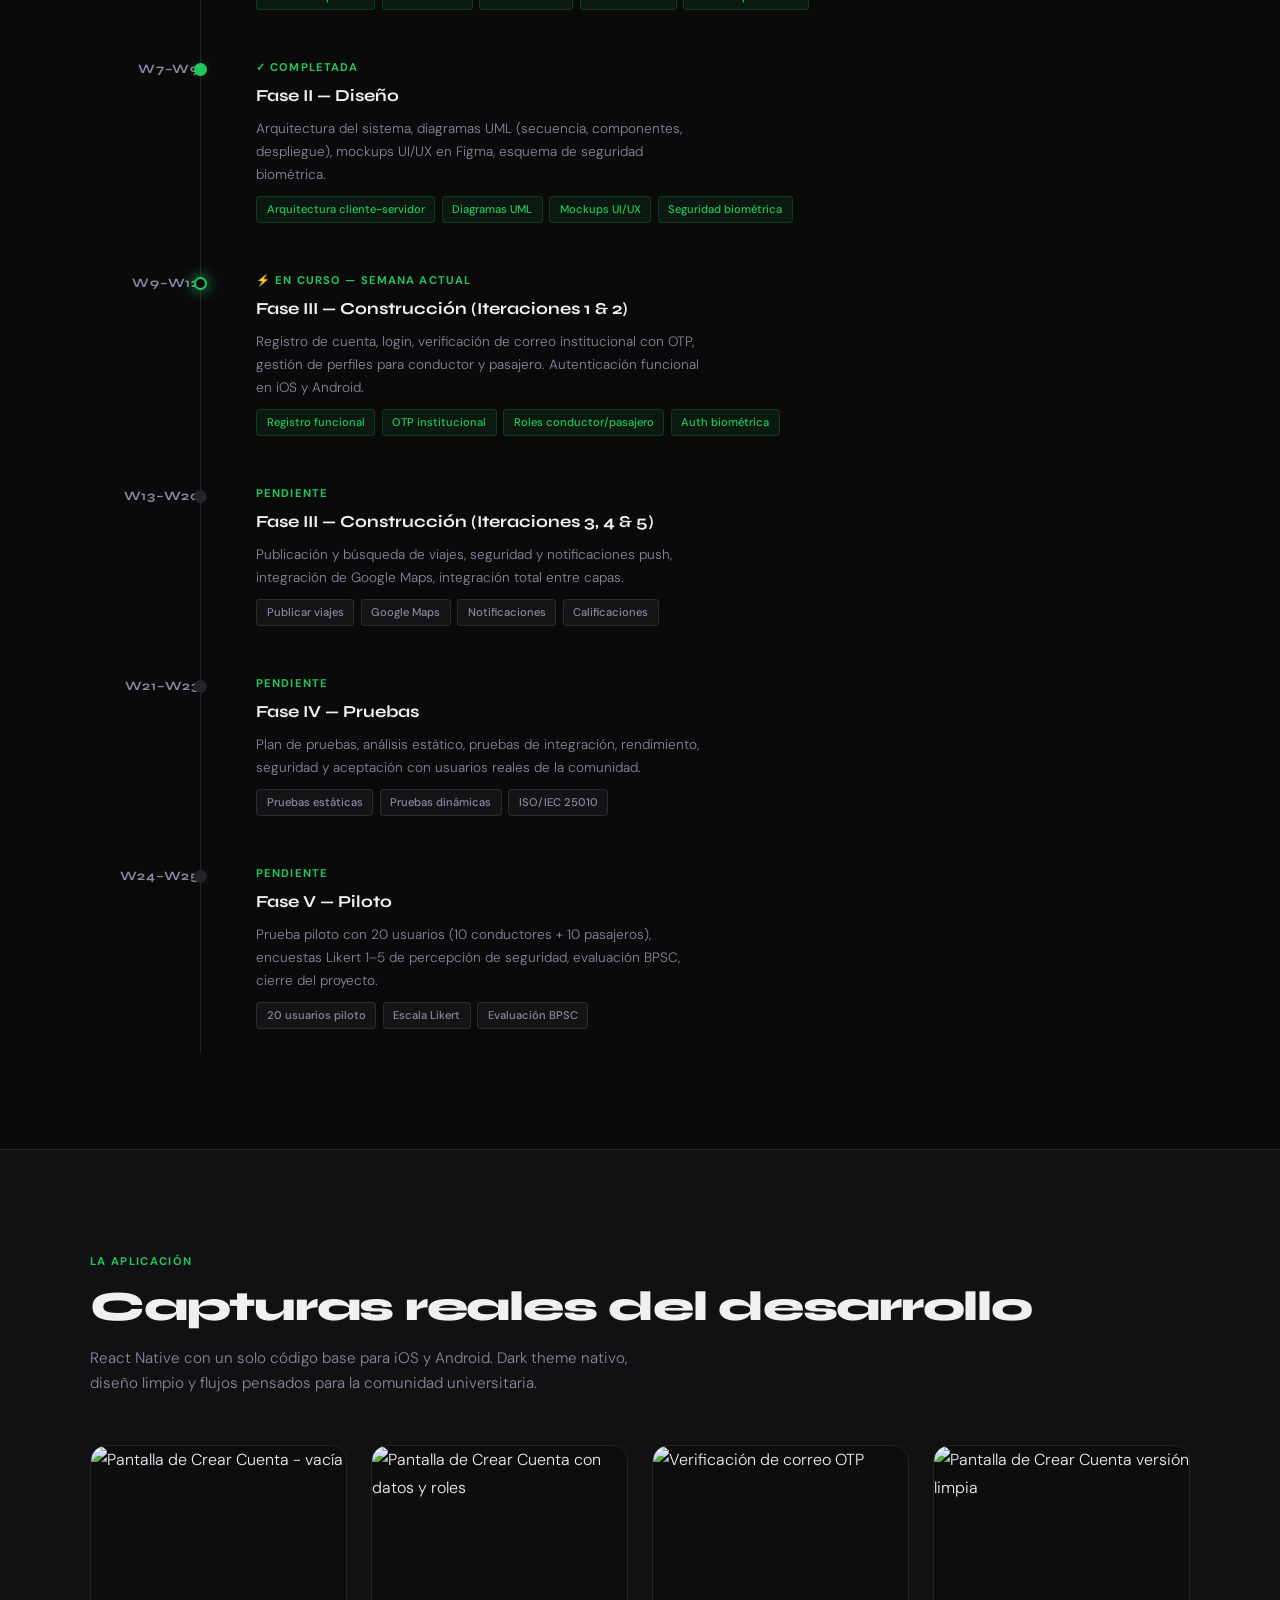
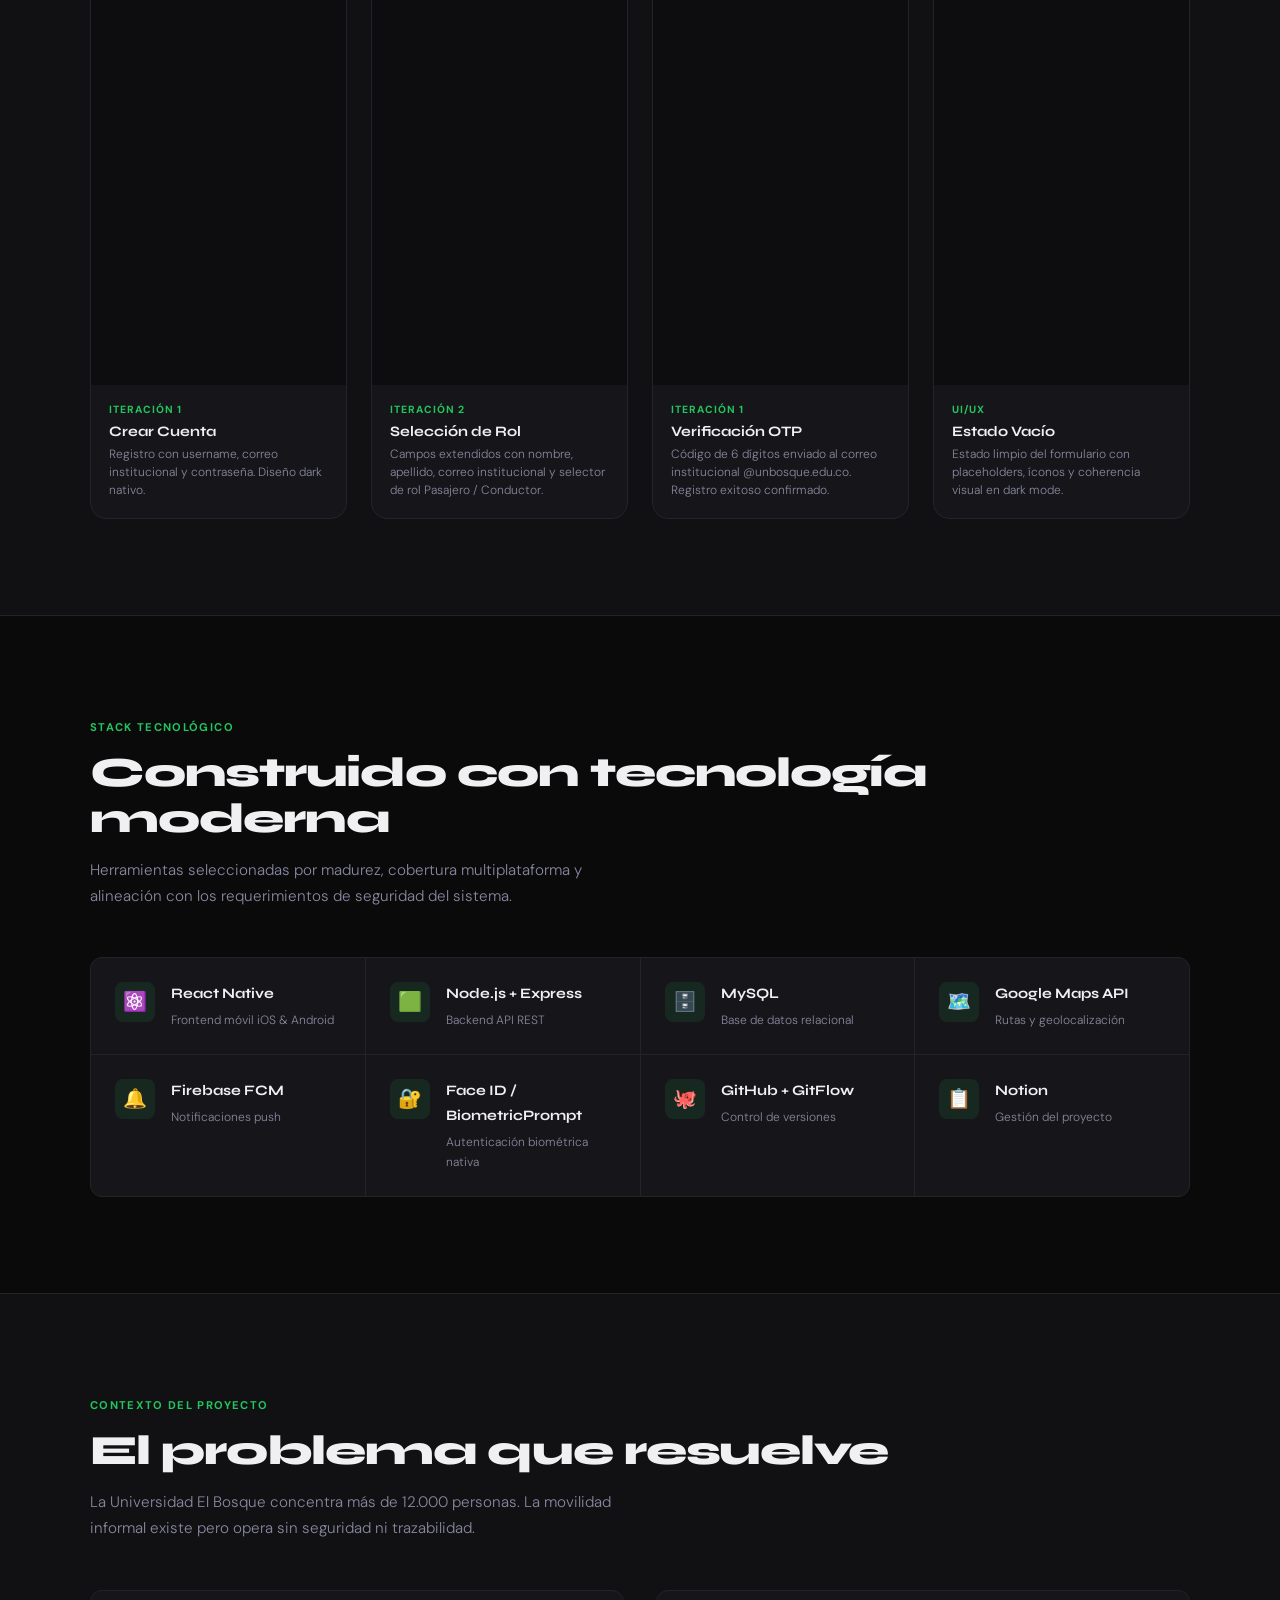
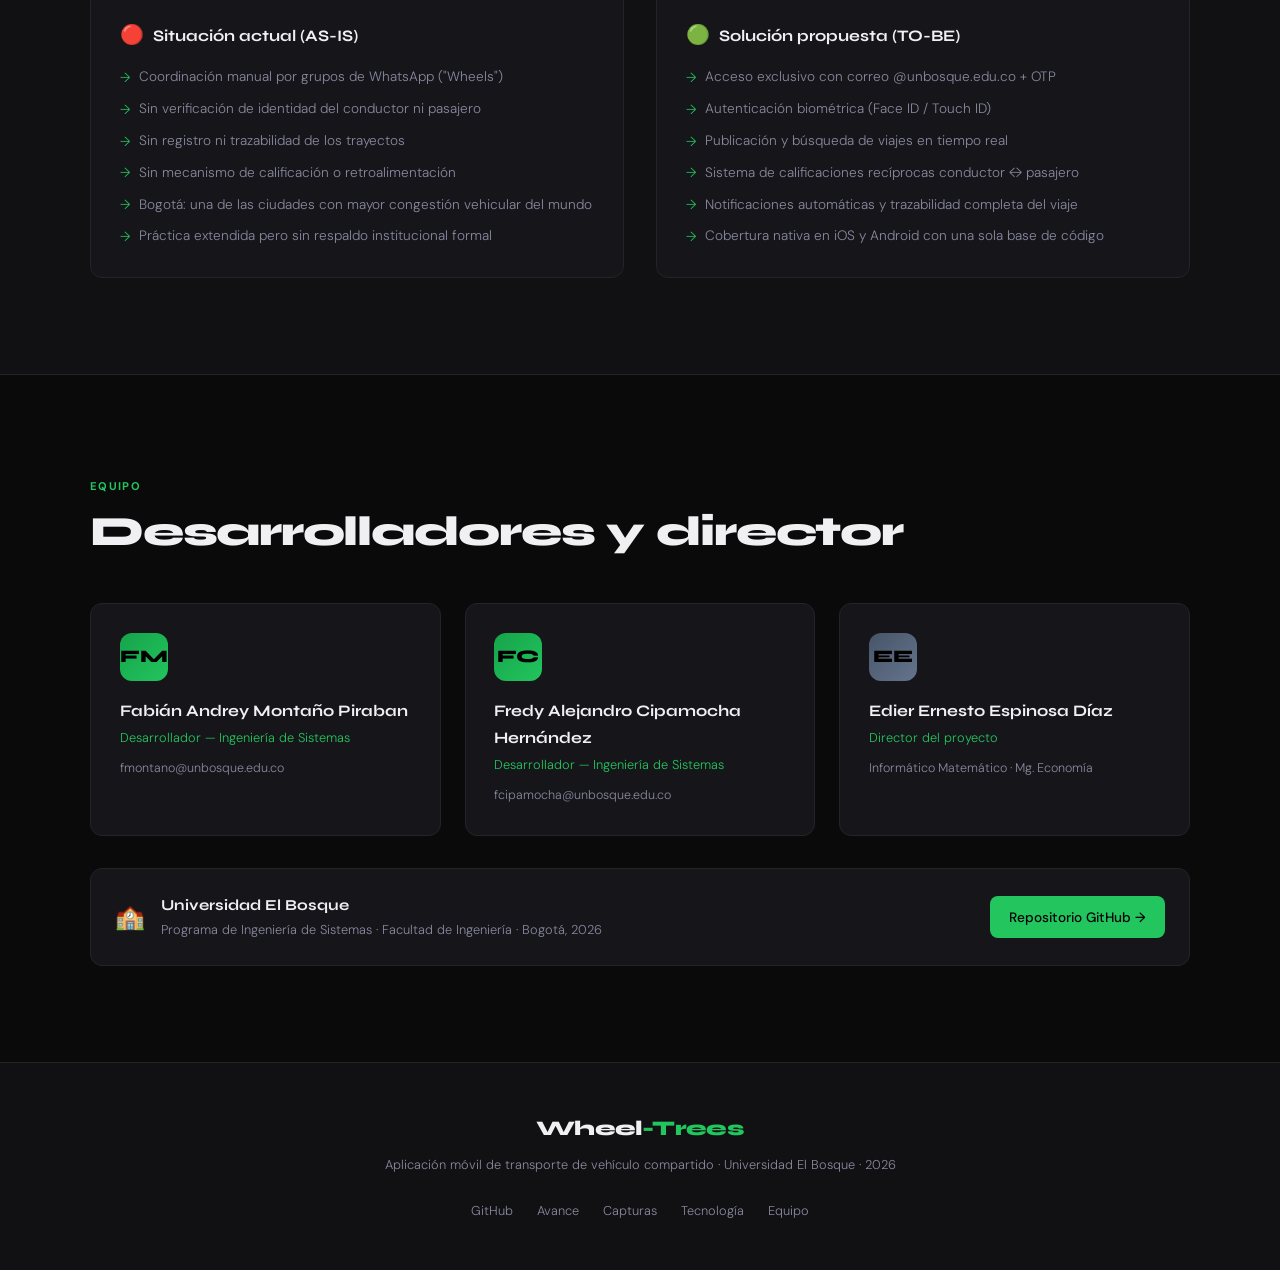
==== commit 9ae12ce7: "Merge branch 'main' of https://github.com/FmontanoUEB/WheelTrees" ====
--- a/index.html
+++ b/index.html
@@ -5,7 +5,755 @@
   <meta name="viewport" content="width=device-width, initial-scale=1.0" />
   <title>Wheel-Trees — Aplicación Móvil de Transporte Compartido</title>
   <link href="https://fonts.googleapis.com/css2?family=Syne:wght@400;600;700;800&family=DM+Sans:ital,wght@0,300;0,400;0,500;1,300&display=swap" rel="stylesheet" />
-  <link rel="stylesheet" href="styles.css" />
+  <style>
+    *, *::before, *::after { box-sizing: border-box; margin: 0; padding: 0; }
+
+    :root {
+      --bg:        #0a0a0b;
+      --surface:   #111113;
+      --card:      #16161a;
+      --border:    #242428;
+      --green:     #22c55e;
+      --green-dim: #16a34a;
+      --green-glow:#22c55e33;
+      --text:      #f0f0f2;
+      --muted:     #8888a0;
+      --accent:    #34d399;
+    }
+
+    html { scroll-behavior: smooth; }
+
+    body {
+      background: var(--bg);
+      color: var(--text);
+      font-family: 'DM Sans', sans-serif;
+      font-weight: 300;
+      line-height: 1.7;
+      overflow-x: hidden;
+    }
+
+    /* ─── NOISE TEXTURE OVERLAY ─── */
+    body::before {
+      content: '';
+      position: fixed;
+      inset: 0;
+      background-image: url("data:image/svg+xml,%3Csvg viewBox='0 0 256 256' xmlns='http://www.w3.org/2000/svg'%3E%3Cfilter id='n'%3E%3CfeTurbulence type='fractalNoise' baseFrequency='0.9' numOctaves='4' stitchTiles='stitch'/%3E%3C/filter%3E%3Crect width='100%25' height='100%25' filter='url(%23n)' opacity='0.04'/%3E%3C/svg%3E");
+      pointer-events: none;
+      z-index: 9999;
+      opacity: .5;
+    }
+
+    /* ─── HEADER / NAV ─── */
+    nav {
+      position: fixed;
+      top: 0; left: 0; right: 0;
+      z-index: 100;
+      display: flex;
+      align-items: center;
+      justify-content: space-between;
+      padding: 1.2rem 5vw;
+      background: rgba(10,10,11,.82);
+      backdrop-filter: blur(16px);
+      border-bottom: 1px solid var(--border);
+    }
+
+    .logo {
+      display: flex;
+      align-items: center;
+      gap: .65rem;
+      font-family: 'Syne', sans-serif;
+      font-weight: 800;
+      font-size: 1.15rem;
+      letter-spacing: -.02em;
+      color: var(--text);
+      text-decoration: none;
+    }
+
+    .logo-icon {
+      width: 32px; height: 32px;
+      background: var(--green);
+      border-radius: 8px;
+      display: grid;
+      place-items: center;
+      font-size: 1rem;
+    }
+
+    .nav-links {
+      display: flex;
+      gap: 2rem;
+      list-style: none;
+    }
+
+    .nav-links a {
+      color: var(--muted);
+      text-decoration: none;
+      font-size: .85rem;
+      font-weight: 400;
+      letter-spacing: .04em;
+      text-transform: uppercase;
+      transition: color .2s;
+    }
+    .nav-links a:hover { color: var(--green); }
+
+    .nav-cta {
+      display: flex;
+      align-items: center;
+      gap: .5rem;
+      padding: .55rem 1.2rem;
+      background: var(--green);
+      color: #000 !important;
+      border-radius: 6px;
+      font-weight: 500 !important;
+      text-transform: none !important;
+      font-size: .85rem !important;
+      letter-spacing: 0 !important;
+      transition: background .2s, transform .15s !important;
+    }
+    .nav-cta:hover { background: var(--accent) !important; transform: translateY(-1px); color: #000 !important; }
+
+    /* ─── HERO ─── */
+    .hero {
+      min-height: 100vh;
+      display: flex;
+      flex-direction: column;
+      align-items: center;
+      justify-content: center;
+      text-align: center;
+      padding: 8rem 5vw 5rem;
+      position: relative;
+      overflow: hidden;
+    }
+
+    .hero-glow {
+      position: absolute;
+      top: 20%;
+      left: 50%;
+      transform: translateX(-50%);
+      width: 600px;
+      height: 600px;
+      background: radial-gradient(ellipse, rgba(34,197,94,.12) 0%, transparent 70%);
+      pointer-events: none;
+    }
+
+    .hero-grid {
+      position: absolute;
+      inset: 0;
+      background-image:
+        linear-gradient(var(--border) 1px, transparent 1px),
+        linear-gradient(90deg, var(--border) 1px, transparent 1px);
+      background-size: 60px 60px;
+      mask-image: radial-gradient(ellipse 80% 60% at 50% 40%, black 30%, transparent 100%);
+      opacity: .4;
+      pointer-events: none;
+    }
+
+    .badge {
+      display: inline-flex;
+      align-items: center;
+      gap: .45rem;
+      padding: .35rem .9rem;
+      background: rgba(34,197,94,.1);
+      border: 1px solid rgba(34,197,94,.25);
+      border-radius: 100px;
+      font-size: .75rem;
+      font-weight: 500;
+      color: var(--green);
+      letter-spacing: .06em;
+      text-transform: uppercase;
+      margin-bottom: 1.8rem;
+      animation: fadeUp .6s ease both;
+    }
+
+    .badge-dot {
+      width: 6px; height: 6px;
+      background: var(--green);
+      border-radius: 50%;
+      animation: pulse 2s infinite;
+    }
+
+    @keyframes pulse {
+      0%,100% { opacity: 1; transform: scale(1); }
+      50% { opacity: .5; transform: scale(.8); }
+    }
+
+    h1 {
+      font-family: 'Syne', sans-serif;
+      font-weight: 800;
+      font-size: clamp(3rem, 7vw, 5.5rem);
+      line-height: 1.0;
+      letter-spacing: -.04em;
+      margin-bottom: 1.5rem;
+      animation: fadeUp .6s .1s ease both;
+    }
+
+    h1 span { color: var(--green); }
+
+    .hero-sub {
+      max-width: 52ch;
+      color: var(--muted);
+      font-size: 1.05rem;
+      font-weight: 400;
+      margin-bottom: 2.5rem;
+      animation: fadeUp .6s .2s ease both;
+    }
+
+    .hero-actions {
+      display: flex;
+      gap: 1rem;
+      flex-wrap: wrap;
+      justify-content: center;
+      animation: fadeUp .6s .3s ease both;
+    }
+
+    .btn-primary {
+      display: inline-flex;
+      align-items: center;
+      gap: .5rem;
+      padding: .8rem 1.8rem;
+      background: var(--green);
+      color: #000;
+      border-radius: 8px;
+      font-weight: 500;
+      font-size: .95rem;
+      text-decoration: none;
+      transition: background .2s, transform .15s, box-shadow .2s;
+      box-shadow: 0 0 0 0 var(--green-glow);
+    }
+    .btn-primary:hover {
+      background: var(--accent);
+      transform: translateY(-2px);
+      box-shadow: 0 8px 30px var(--green-glow);
+    }
+
+    .btn-secondary {
+      display: inline-flex;
+      align-items: center;
+      gap: .5rem;
+      padding: .8rem 1.8rem;
+      background: transparent;
+      color: var(--text);
+      border: 1px solid var(--border);
+      border-radius: 8px;
+      font-weight: 400;
+      font-size: .95rem;
+      text-decoration: none;
+      transition: border-color .2s, transform .15s;
+    }
+    .btn-secondary:hover { border-color: var(--green); color: var(--green); transform: translateY(-2px); }
+
+    @keyframes fadeUp {
+      from { opacity: 0; transform: translateY(20px); }
+      to   { opacity: 1; transform: translateY(0); }
+    }
+
+    /* ─── PROGRESS STRIP ─── */
+    .progress-strip {
+      background: var(--surface);
+      border-top: 1px solid var(--border);
+      border-bottom: 1px solid var(--border);
+      padding: 2.5rem 5vw;
+    }
+
+    .progress-inner {
+      max-width: 1100px;
+      margin: 0 auto;
+      display: grid;
+      grid-template-columns: 1fr auto;
+      align-items: center;
+      gap: 3rem;
+    }
+
+    .progress-label {
+      font-family: 'Syne', sans-serif;
+      font-size: .8rem;
+      font-weight: 700;
+      letter-spacing: .1em;
+      text-transform: uppercase;
+      color: var(--green);
+      margin-bottom: .5rem;
+    }
+
+    .progress-title {
+      font-family: 'Syne', sans-serif;
+      font-size: 1.25rem;
+      font-weight: 700;
+      margin-bottom: 1rem;
+    }
+
+    .progress-bar-wrap {
+      background: var(--border);
+      border-radius: 100px;
+      height: 8px;
+      overflow: hidden;
+      max-width: 600px;
+    }
+
+    .progress-bar {
+      height: 100%;
+      width: 48%;
+      background: linear-gradient(90deg, var(--green-dim), var(--green));
+      border-radius: 100px;
+      position: relative;
+      animation: growBar 1.2s .5s cubic-bezier(.22,1,.36,1) both;
+    }
+
+    @keyframes growBar {
+      from { width: 0; }
+      to   { width: 48%; }
+    }
+
+    .progress-bar::after {
+      content: '';
+      position: absolute;
+      right: 0; top: 50%;
+      transform: translateY(-50%);
+      width: 12px; height: 12px;
+      background: var(--green);
+      border-radius: 50%;
+      box-shadow: 0 0 10px var(--green);
+    }
+
+    .progress-stats {
+      display: flex;
+      gap: 2.5rem;
+    }
+
+    .stat {
+      text-align: center;
+    }
+    .stat-num {
+      font-family: 'Syne', sans-serif;
+      font-size: 2rem;
+      font-weight: 800;
+      color: var(--green);
+      line-height: 1;
+    }
+    .stat-lbl {
+      font-size: .75rem;
+      color: var(--muted);
+      margin-top: .2rem;
+    }
+
+    /* ─── SECTION BASE ─── */
+    section { padding: 6rem 5vw; }
+
+    .section-inner { max-width: 1100px; margin: 0 auto; }
+
+    .section-tag {
+      display: inline-block;
+      font-size: .7rem;
+      font-weight: 700;
+      letter-spacing: .12em;
+      text-transform: uppercase;
+      color: var(--green);
+      margin-bottom: .8rem;
+    }
+
+    .section-title {
+      font-family: 'Syne', sans-serif;
+      font-weight: 800;
+      font-size: clamp(1.8rem, 3.5vw, 2.6rem);
+      letter-spacing: -.03em;
+      line-height: 1.1;
+      margin-bottom: 1rem;
+    }
+
+    .section-body {
+      color: var(--muted);
+      max-width: 55ch;
+      font-size: .95rem;
+      margin-bottom: 3rem;
+    }
+
+    /* ─── TIMELINE ─── */
+    .timeline {
+      display: flex;
+      flex-direction: column;
+      gap: 0;
+      position: relative;
+    }
+
+    .timeline::before {
+      content: '';
+      position: absolute;
+      left: 110px;
+      top: 0; bottom: 0;
+      width: 1px;
+      background: var(--border);
+    }
+
+    .tl-item {
+      display: grid;
+      grid-template-columns: 110px 1fr;
+      gap: 2rem;
+      padding: 1.5rem 0;
+      position: relative;
+    }
+
+    .tl-week {
+      font-family: 'Syne', sans-serif;
+      font-size: .8rem;
+      font-weight: 700;
+      color: var(--muted);
+      letter-spacing: .06em;
+      text-align: right;
+      padding-top: .1rem;
+    }
+
+    .tl-dot {
+      position: absolute;
+      left: 104px;
+      top: 1.85rem;
+      width: 13px; height: 13px;
+      border-radius: 50%;
+      background: var(--border);
+      border: 2px solid var(--border);
+      z-index: 1;
+    }
+
+    .tl-item.done .tl-dot {
+      background: var(--green);
+      border-color: var(--green);
+      box-shadow: 0 0 10px var(--green-glow);
+    }
+
+    .tl-item.active .tl-dot {
+      background: var(--bg);
+      border-color: var(--green);
+      box-shadow: 0 0 14px var(--green);
+      animation: dotPulse 2s infinite;
+    }
+
+    @keyframes dotPulse {
+      0%,100% { box-shadow: 0 0 6px var(--green); }
+      50% { box-shadow: 0 0 18px var(--green), 0 0 30px var(--green-glow); }
+    }
+
+    .tl-content {
+      padding-left: 1.5rem;
+    }
+
+    .tl-phase {
+      font-size: .7rem;
+      font-weight: 700;
+      letter-spacing: .1em;
+      text-transform: uppercase;
+      color: var(--green);
+      margin-bottom: .3rem;
+    }
+
+    .tl-name {
+      font-family: 'Syne', sans-serif;
+      font-size: 1.05rem;
+      font-weight: 700;
+      margin-bottom: .4rem;
+    }
+
+    .tl-desc {
+      font-size: .85rem;
+      color: var(--muted);
+      max-width: 50ch;
+    }
+
+    .tl-pills {
+      display: flex;
+      flex-wrap: wrap;
+      gap: .4rem;
+      margin-top: .6rem;
+    }
+
+    .pill {
+      padding: .2rem .6rem;
+      background: rgba(34,197,94,.08);
+      border: 1px solid rgba(34,197,94,.2);
+      border-radius: 4px;
+      font-size: .7rem;
+      font-weight: 500;
+      color: var(--green);
+    }
+
+    .pill.gray {
+      background: rgba(136,136,160,.08);
+      border-color: rgba(136,136,160,.2);
+      color: var(--muted);
+    }
+
+    /* ─── SCREENS SECTION ─── */
+    .screens-section {
+      background: var(--surface);
+      border-top: 1px solid var(--border);
+      border-bottom: 1px solid var(--border);
+    }
+
+    .screens-grid {
+      display: grid;
+      grid-template-columns: repeat(4, 1fr);
+      gap: 1.5rem;
+      margin-top: 3rem;
+    }
+
+    .screen-card {
+      background: var(--card);
+      border: 1px solid var(--border);
+      border-radius: 16px;
+      overflow: hidden;
+      transition: border-color .25s, transform .25s;
+    }
+    .screen-card:hover {
+      border-color: rgba(34,197,94,.35);
+      transform: translateY(-4px);
+    }
+
+    .screen-img-wrap {
+      width: 100%;
+      aspect-ratio: 9/19;
+      overflow: hidden;
+      background: #0d0d10;
+      display: flex;
+      align-items: center;
+      justify-content: center;
+    }
+
+    .screen-img-wrap img {
+      width: 100%;
+      height: 100%;
+      object-fit: cover;
+      object-position: top;
+    }
+
+    .screen-info {
+      padding: 1rem 1.1rem 1.2rem;
+    }
+
+    .screen-label {
+      font-size: .65rem;
+      font-weight: 700;
+      letter-spacing: .1em;
+      text-transform: uppercase;
+      color: var(--green);
+      margin-bottom: .3rem;
+    }
+
+    .screen-name {
+      font-family: 'Syne', sans-serif;
+      font-weight: 700;
+      font-size: .9rem;
+      line-height: 1.2;
+      margin-bottom: .3rem;
+    }
+
+    .screen-desc {
+      font-size: .75rem;
+      color: var(--muted);
+      line-height: 1.5;
+    }
+
+    /* ─── TECH STACK ─── */
+    .tech-grid {
+      display: grid;
+      grid-template-columns: repeat(auto-fill, minmax(220px, 1fr));
+      gap: 1px;
+      background: var(--border);
+      border: 1px solid var(--border);
+      border-radius: 12px;
+      overflow: hidden;
+      margin-top: 3rem;
+    }
+
+    .tech-item {
+      background: var(--card);
+      padding: 1.5rem;
+      display: flex;
+      align-items: flex-start;
+      gap: 1rem;
+    }
+
+    .tech-icon {
+      width: 40px; height: 40px;
+      background: rgba(34,197,94,.1);
+      border-radius: 8px;
+      display: grid;
+      place-items: center;
+      font-size: 1.2rem;
+      flex-shrink: 0;
+    }
+
+    .tech-name {
+      font-family: 'Syne', sans-serif;
+      font-weight: 700;
+      font-size: .9rem;
+      margin-bottom: .2rem;
+    }
+
+    .tech-role {
+      font-size: .75rem;
+      color: var(--muted);
+    }
+
+    /* ─── CONTEXT SECTION ─── */
+    .context-grid {
+      display: grid;
+      grid-template-columns: 1fr 1fr;
+      gap: 2rem;
+      margin-top: 3rem;
+    }
+
+    .context-card {
+      background: var(--card);
+      border: 1px solid var(--border);
+      border-radius: 12px;
+      padding: 1.8rem;
+    }
+
+    .context-card-title {
+      font-family: 'Syne', sans-serif;
+      font-weight: 700;
+      font-size: 1rem;
+      margin-bottom: .8rem;
+      display: flex;
+      align-items: center;
+      gap: .6rem;
+    }
+
+    .context-card-title span {
+      font-size: 1.2rem;
+    }
+
+    .context-list {
+      list-style: none;
+      display: flex;
+      flex-direction: column;
+      gap: .5rem;
+    }
+
+    .context-list li {
+      display: flex;
+      gap: .6rem;
+      font-size: .85rem;
+      color: var(--muted);
+      align-items: flex-start;
+    }
+
+    .context-list li::before {
+      content: '→';
+      color: var(--green);
+      flex-shrink: 0;
+      margin-top: .05rem;
+    }
+
+    /* ─── TEAM ─── */
+    .team-grid {
+      display: grid;
+      grid-template-columns: repeat(auto-fill, minmax(260px, 1fr));
+      gap: 1.5rem;
+      margin-top: 3rem;
+    }
+
+    .team-card {
+      background: var(--card);
+      border: 1px solid var(--border);
+      border-radius: 12px;
+      padding: 1.8rem;
+      transition: border-color .25s;
+    }
+    .team-card:hover { border-color: rgba(34,197,94,.35); }
+
+    .team-avatar {
+      width: 48px; height: 48px;
+      background: linear-gradient(135deg, var(--green-dim), var(--green));
+      border-radius: 12px;
+      display: grid;
+      place-items: center;
+      font-family: 'Syne', sans-serif;
+      font-weight: 800;
+      font-size: 1.1rem;
+      color: #000;
+      margin-bottom: 1rem;
+    }
+
+    .team-name {
+      font-family: 'Syne', sans-serif;
+      font-weight: 700;
+      font-size: 1rem;
+      margin-bottom: .2rem;
+    }
+
+    .team-role {
+      font-size: .8rem;
+      color: var(--green);
+      margin-bottom: .6rem;
+    }
+
+    .team-email {
+      font-size: .78rem;
+      color: var(--muted);
+    }
+
+    /* ─── FOOTER ─── */
+    footer {
+      background: var(--surface);
+      border-top: 1px solid var(--border);
+      padding: 3rem 5vw;
+      text-align: center;
+    }
+
+    .footer-logo {
+      font-family: 'Syne', sans-serif;
+      font-weight: 800;
+      font-size: 1.3rem;
+      letter-spacing: -.03em;
+      margin-bottom: .5rem;
+    }
+    .footer-logo span { color: var(--green); }
+
+    .footer-sub {
+      font-size: .8rem;
+      color: var(--muted);
+      margin-bottom: 1.5rem;
+    }
+
+    .footer-links {
+      display: flex;
+      justify-content: center;
+      gap: 1.5rem;
+      flex-wrap: wrap;
+    }
+
+    .footer-links a {
+      font-size: .8rem;
+      color: var(--muted);
+      text-decoration: none;
+      transition: color .2s;
+    }
+    .footer-links a:hover { color: var(--green); }
+
+    /* ─── RESPONSIVE ─── */
+    @media (max-width: 768px) {
+      .nav-links { display: none; }
+      .progress-inner { grid-template-columns: 1fr; }
+      .progress-stats { justify-content: center; }
+      .screens-grid { grid-template-columns: repeat(2, 1fr); }
+      .context-grid { grid-template-columns: 1fr; }
+      .timeline::before { left: 70px; }
+      .tl-item { grid-template-columns: 70px 1fr; gap: 1rem; }
+      .tl-dot { left: 64px; }
+    }
+
+    @media (max-width: 480px) {
+      .screens-grid { grid-template-columns: 1fr 1fr; }
+    }
+
+    /* ─── SCROLL REVEAL ─── */
+    .reveal {
+      opacity: 0;
+      transform: translateY(24px);
+      transition: opacity .65s ease, transform .65s ease;
+    }
+    .reveal.visible {
+      opacity: 1;
+      transform: none;
+    }
+  </style>
 </head>
 <body>
 
@@ -18,7 +766,6 @@
   <ul class="nav-links">
     <li><a href="#avance">Avance</a></li>
     <li><a href="#pantallas">App</a></li>
-    <li><a href="#biopsicosocial">BPSC</a></li>
     <li><a href="#tecnologia">Tecnología</a></li>
     <li><a href="#equipo">Equipo</a></li>
     <li>
@@ -221,32 +968,32 @@
 
       <div class="screen-card">
         <div class="screen-img-wrap">
-          <img src="LOGINWT.jpeg" alt="Pantalla de Login" />
+          <img src="1776811563067_image.png" alt="Pantalla de Crear Cuenta - vacía" />
         </div>
         <div class="screen-info">
           <div class="screen-label">Iteración 1</div>
-          <div class="screen-name">Sign In</div>
-          <div class="screen-desc">Inicio de sesión con correo institucional @unbosque.edu.co y contraseña. Diseño dark nativo.</div>
+          <div class="screen-name">Crear Cuenta</div>
+          <div class="screen-desc">Registro con username, correo institucional y contraseña. Diseño dark nativo.</div>
         </div>
       </div>
 
       <div class="screen-card">
         <div class="screen-img-wrap">
-          <img src="CREARCUENTAWT.jpeg" alt="Pantalla de Crear Cuenta con datos y roles" />
+          <img src="1776811569138_image.png" alt="Pantalla de Crear Cuenta con datos y roles" />
         </div>
         <div class="screen-info">
           <div class="screen-label">Iteración 2</div>
-          <div class="screen-name">Crear Cuenta</div>
+          <div class="screen-name">Selección de Rol</div>
           <div class="screen-desc">Campos extendidos con nombre, apellido, correo institucional y selector de rol Pasajero / Conductor.</div>
         </div>
       </div>
 
       <div class="screen-card">
         <div class="screen-img-wrap">
-          <img src="VERIFICARCORREOWT.jpeg" alt="Verificación de correo OTP" />
+          <img src="1776811579128_image.png" alt="Verificación de correo OTP" />
         </div>
         <div class="screen-info">
-          <div class="screen-label">Iteración 2</div>
+          <div class="screen-label">Iteración 1</div>
           <div class="screen-name">Verificación OTP</div>
           <div class="screen-desc">Código de 6 dígitos enviado al correo institucional @unbosque.edu.co. Registro exitoso confirmado.</div>
         </div>
@@ -254,71 +1001,12 @@
 
       <div class="screen-card">
         <div class="screen-img-wrap">
-          <img src="PANTALLACARGAWT.jpeg" alt="Pantalla de carga Wheel-Trees" />
+          <img src="1776811583452_image.png" alt="Pantalla de Crear Cuenta versión limpia" />
         </div>
         <div class="screen-info">
           <div class="screen-label">UI/UX</div>
-          <div class="screen-name">Splash Screen</div>
-          <div class="screen-desc">Pantalla de carga con logo y marca Wheel-Trees. Identidad visual coherente en dark mode.</div>
-        </div>
-      </div>
-
-    </div>
-  </div>
-</section>
-
-<!-- MODELOS BIOPSICOSOCIALES -->
-<section id="biopsicosocial">
-  <div class="section-inner">
-    <span class="section-tag reveal">Marco teórico</span>
-    <h2 class="section-title reveal">Modelos Biopsicosociales</h2>
-    <p class="section-body reveal">
-      El proyecto se fundamenta en el modelo biopsicosocial para comprender la problemática de movilidad desde sus dimensiones humanas, sociales y de contexto universitario.
-    </p>
-
-    <div class="bpsc-grid reveal">
-
-      <div class="bpsc-card">
-        <div class="bpsc-img-wrap">
-          <img src="MODELO BIOPSICOSOCIAL PROBLEMÁTICA.png" alt="Modelo Biopsicosocial de la Problemática" />
-        </div>
-        <div class="bpsc-info">
-          <div class="bpsc-label">Análisis</div>
-          <div class="bpsc-name">Problemática</div>
-          <div class="bpsc-desc">Representación biopsicosocial de los factores que generan la problemática de movilidad en la comunidad universitaria.</div>
-        </div>
-      </div>
-
-      <div class="bpsc-card">
-        <div class="bpsc-img-wrap">
-          <img src="MODELO BIOPSICOSOCIAL CONDUCTORES.png" alt="Modelo Biopsicosocial de Conductores" />
-        </div>
-        <div class="bpsc-info">
-          <div class="bpsc-label">Actores</div>
-          <div class="bpsc-name">Conductores</div>
-          <div class="bpsc-desc">Dimensiones biológicas, psicológicas y sociales que caracterizan al conductor dentro del sistema de carpooling universitario.</div>
-        </div>
-      </div>
-
-      <div class="bpsc-card">
-        <div class="bpsc-img-wrap">
-          <img src="MODELO BIOPSICOSOCIAL USUARIOS.png" alt="Modelo Biopsicosocial de Usuarios" />
-        </div>
-        <div class="bpsc-info">
-          <div class="bpsc-label">Actores</div>
-          <div class="bpsc-name">Usuarios / Pasajeros</div>
-          <div class="bpsc-desc">Análisis de los factores humanos y sociales que influyen en el comportamiento del pasajero dentro de la plataforma.</div>
-        </div>
-      </div>
-
-      <div class="bpsc-card">
-        <div class="bpsc-img-wrap">
-          <img src="MODELO BIOPSICOSOCIAL SOLUCION.png" alt="Modelo Biopsicosocial de la Solución" />
-        </div>
-        <div class="bpsc-info">
-          <div class="bpsc-label">Solución</div>
-          <div class="bpsc-name">Propuesta de Solución</div>
-          <div class="bpsc-desc">Modelo que justifica cómo Wheel-Trees aborda integralmente las dimensiones biopsicosociales identificadas en el análisis.</div>
+          <div class="screen-name">Estado Vacío</div>
+          <div class="screen-desc">Estado limpio del formulario con placeholders, íconos y coherencia visual en dark mode.</div>
         </div>
       </div>
 
@@ -482,7 +1170,6 @@
     <a href="https://github.com/FmontanoUEB/WheelTrees" target="_blank">GitHub</a>
     <a href="#avance">Avance</a>
     <a href="#pantallas">Capturas</a>
-    <a href="#biopsicosocial">BPSC</a>
     <a href="#tecnologia">Tecnología</a>
     <a href="#equipo">Equipo</a>
   </div>
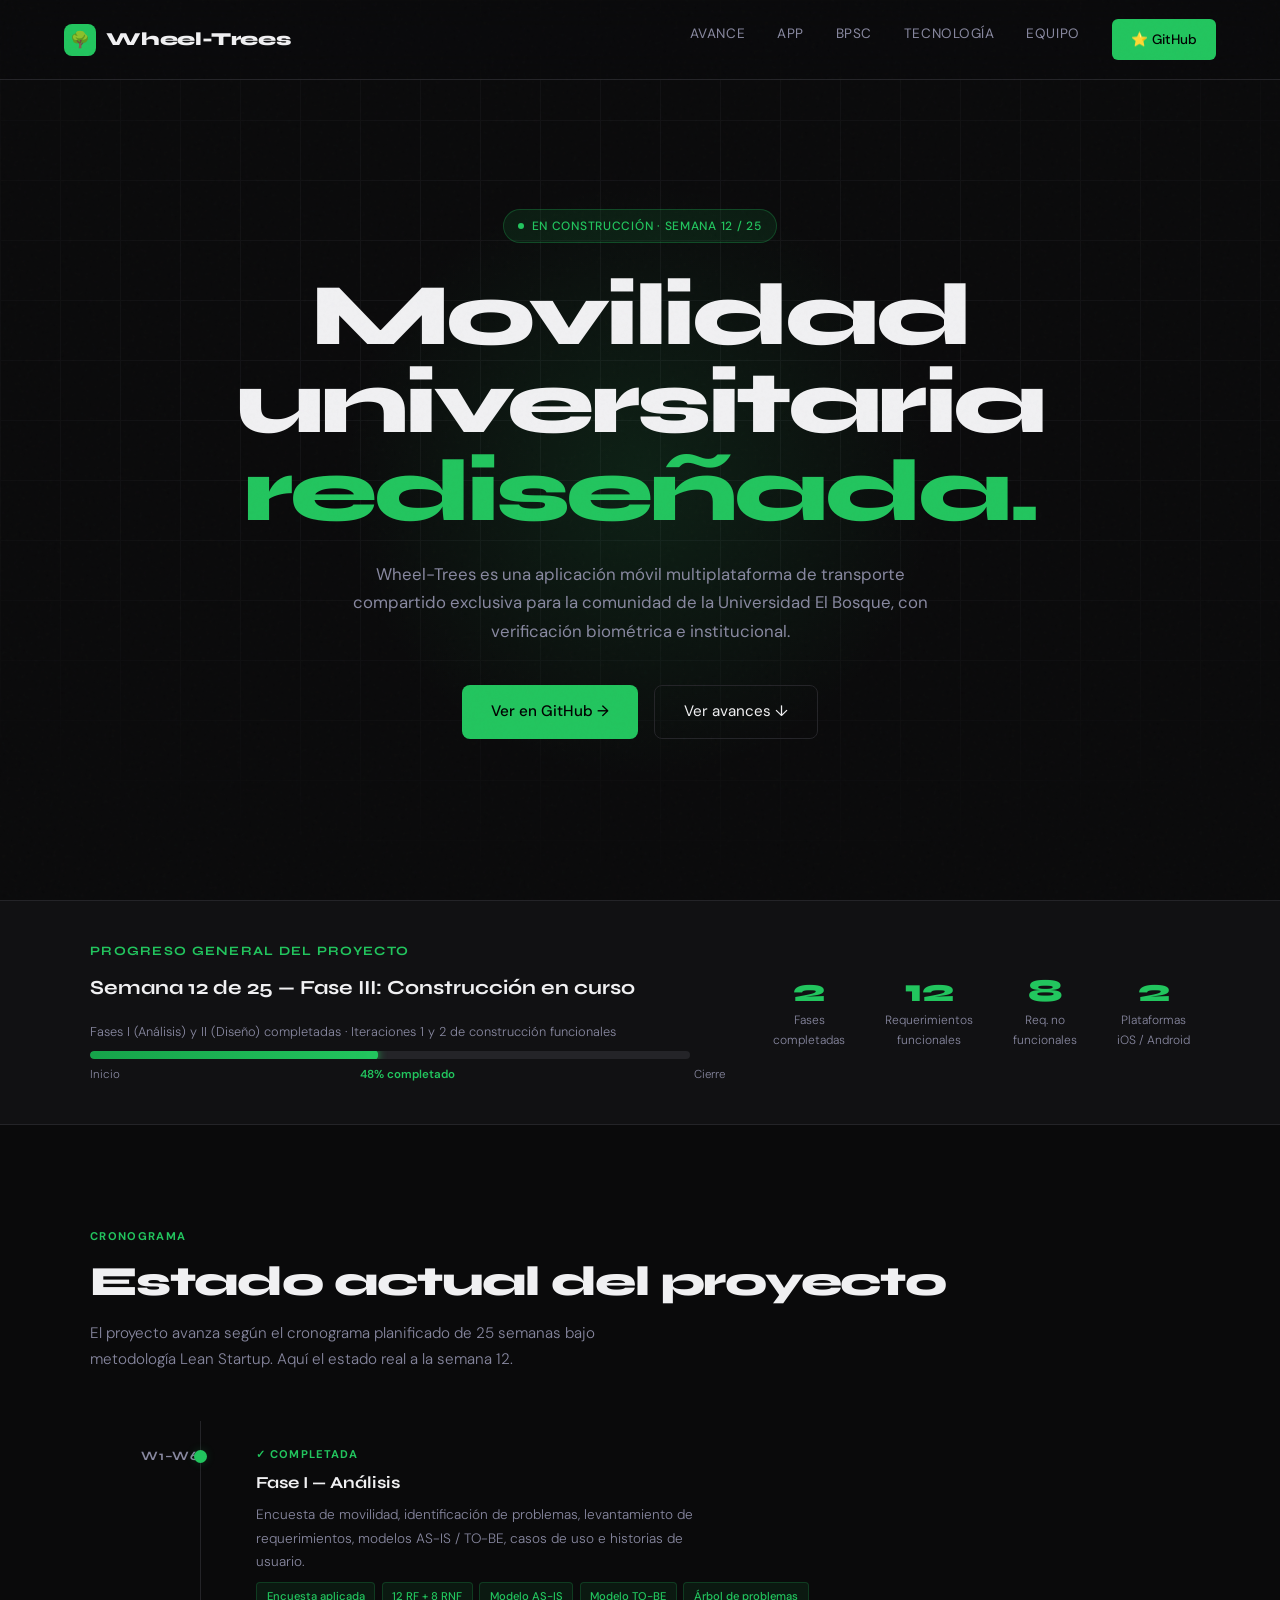
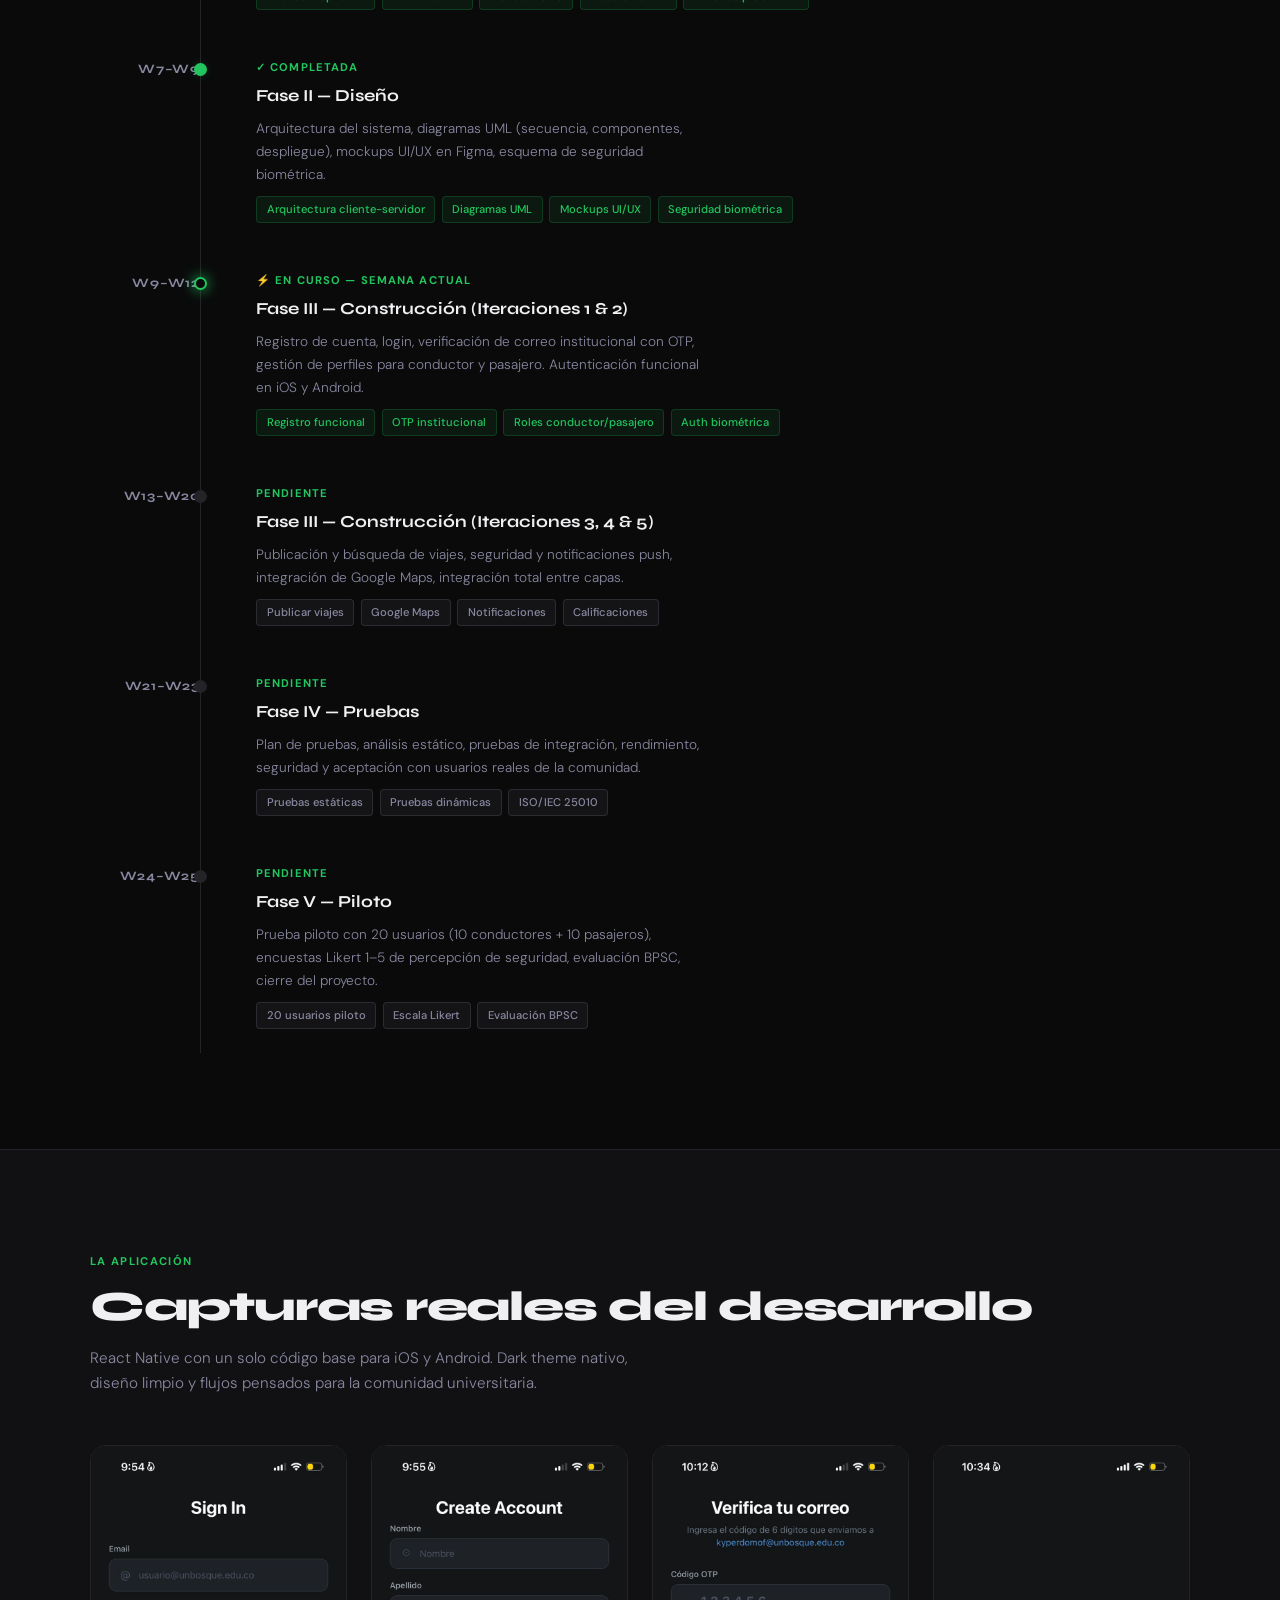
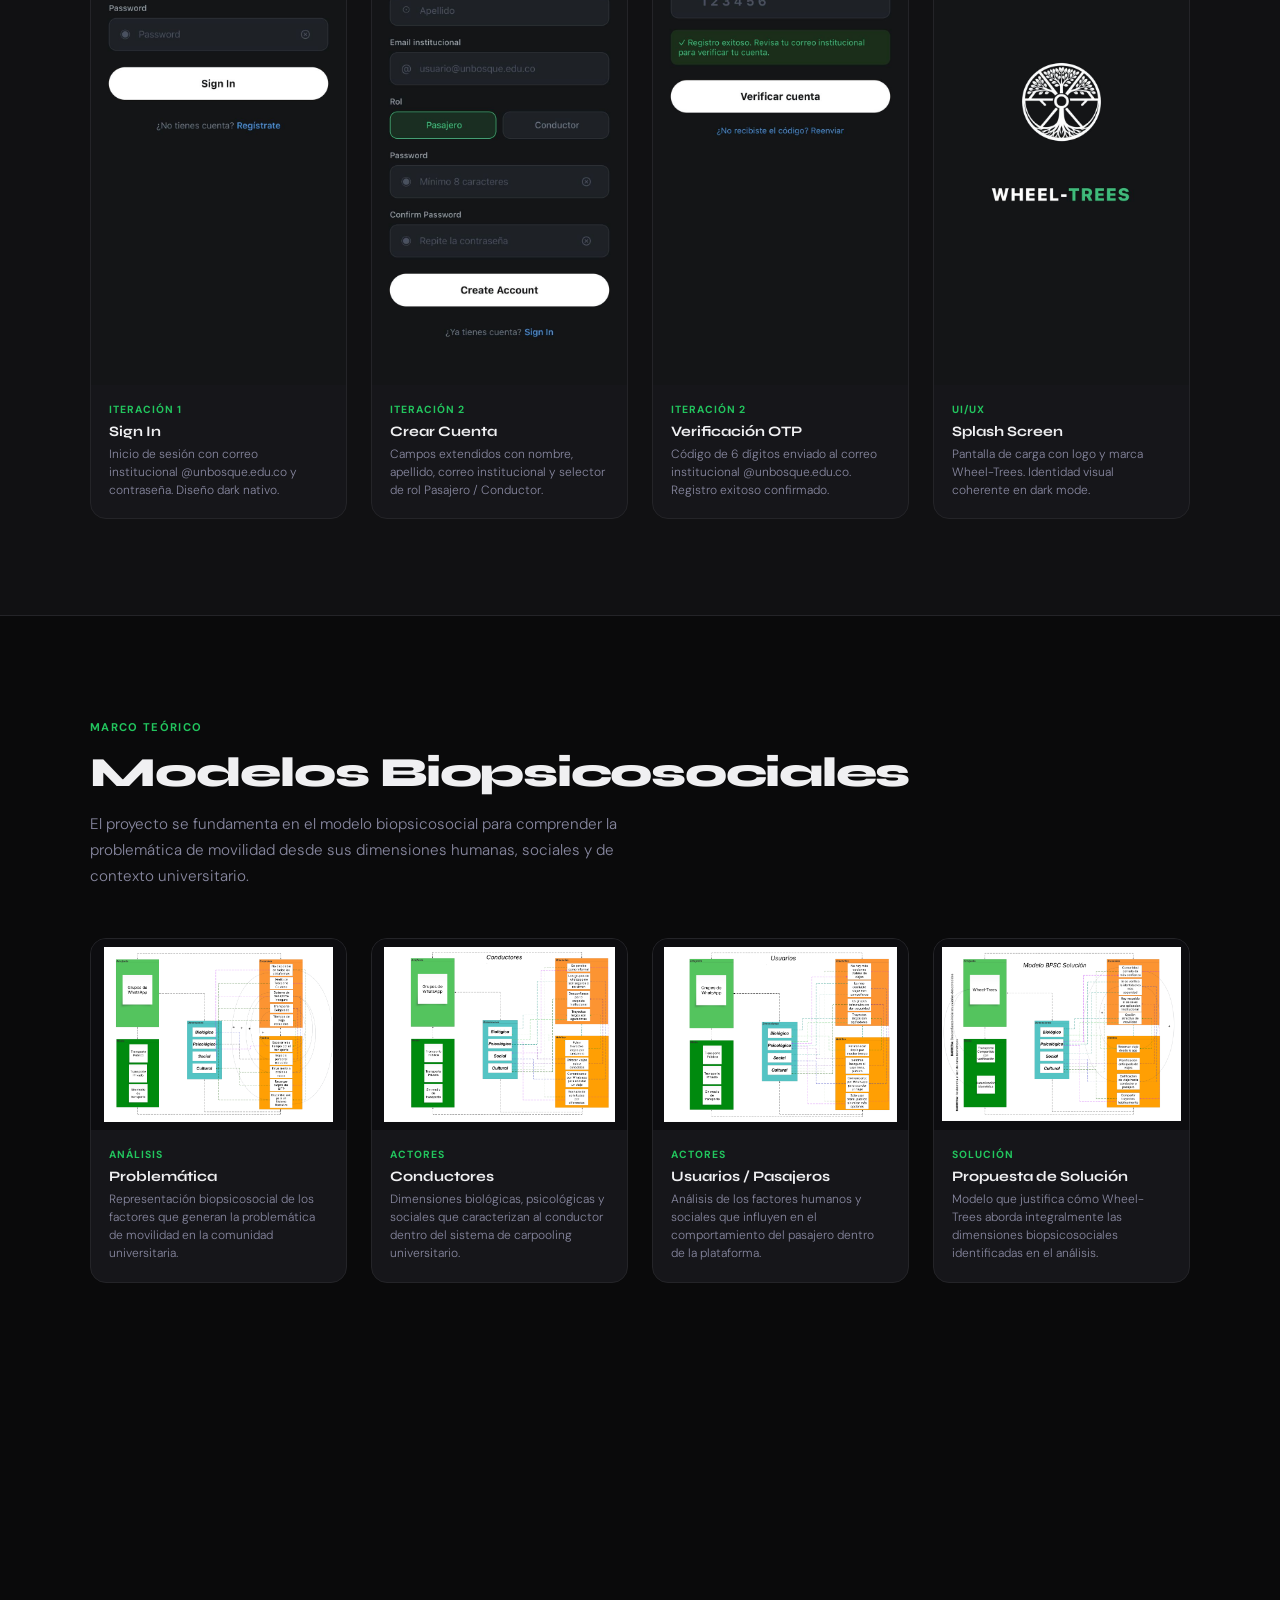
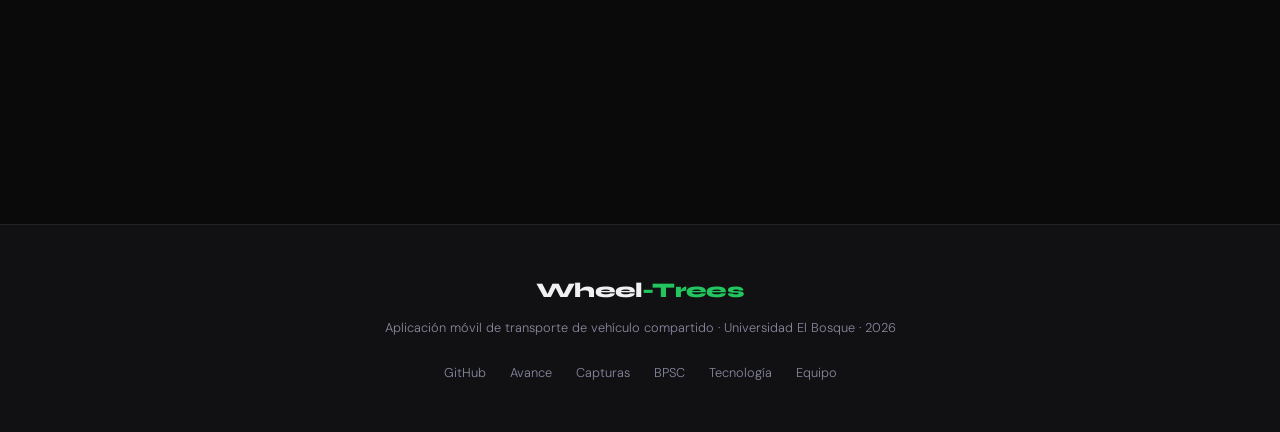
==== commit 5c6ee797: "Add files via upload" ====
--- a/index.html
+++ b/index.html
@@ -5,755 +5,7 @@
   <meta name="viewport" content="width=device-width, initial-scale=1.0" />
   <title>Wheel-Trees — Aplicación Móvil de Transporte Compartido</title>
   <link href="https://fonts.googleapis.com/css2?family=Syne:wght@400;600;700;800&family=DM+Sans:ital,wght@0,300;0,400;0,500;1,300&display=swap" rel="stylesheet" />
-  <style>
-    *, *::before, *::after { box-sizing: border-box; margin: 0; padding: 0; }
-
-    :root {
-      --bg:        #0a0a0b;
-      --surface:   #111113;
-      --card:      #16161a;
-      --border:    #242428;
-      --green:     #22c55e;
-      --green-dim: #16a34a;
-      --green-glow:#22c55e33;
-      --text:      #f0f0f2;
-      --muted:     #8888a0;
-      --accent:    #34d399;
-    }
-
-    html { scroll-behavior: smooth; }
-
-    body {
-      background: var(--bg);
-      color: var(--text);
-      font-family: 'DM Sans', sans-serif;
-      font-weight: 300;
-      line-height: 1.7;
-      overflow-x: hidden;
-    }
-
-    /* ─── NOISE TEXTURE OVERLAY ─── */
-    body::before {
-      content: '';
-      position: fixed;
-      inset: 0;
-      background-image: url("data:image/svg+xml,%3Csvg viewBox='0 0 256 256' xmlns='http://www.w3.org/2000/svg'%3E%3Cfilter id='n'%3E%3CfeTurbulence type='fractalNoise' baseFrequency='0.9' numOctaves='4' stitchTiles='stitch'/%3E%3C/filter%3E%3Crect width='100%25' height='100%25' filter='url(%23n)' opacity='0.04'/%3E%3C/svg%3E");
-      pointer-events: none;
-      z-index: 9999;
-      opacity: .5;
-    }
-
-    /* ─── HEADER / NAV ─── */
-    nav {
-      position: fixed;
-      top: 0; left: 0; right: 0;
-      z-index: 100;
-      display: flex;
-      align-items: center;
-      justify-content: space-between;
-      padding: 1.2rem 5vw;
-      background: rgba(10,10,11,.82);
-      backdrop-filter: blur(16px);
-      border-bottom: 1px solid var(--border);
-    }
-
-    .logo {
-      display: flex;
-      align-items: center;
-      gap: .65rem;
-      font-family: 'Syne', sans-serif;
-      font-weight: 800;
-      font-size: 1.15rem;
-      letter-spacing: -.02em;
-      color: var(--text);
-      text-decoration: none;
-    }
-
-    .logo-icon {
-      width: 32px; height: 32px;
-      background: var(--green);
-      border-radius: 8px;
-      display: grid;
-      place-items: center;
-      font-size: 1rem;
-    }
-
-    .nav-links {
-      display: flex;
-      gap: 2rem;
-      list-style: none;
-    }
-
-    .nav-links a {
-      color: var(--muted);
-      text-decoration: none;
-      font-size: .85rem;
-      font-weight: 400;
-      letter-spacing: .04em;
-      text-transform: uppercase;
-      transition: color .2s;
-    }
-    .nav-links a:hover { color: var(--green); }
-
-    .nav-cta {
-      display: flex;
-      align-items: center;
-      gap: .5rem;
-      padding: .55rem 1.2rem;
-      background: var(--green);
-      color: #000 !important;
-      border-radius: 6px;
-      font-weight: 500 !important;
-      text-transform: none !important;
-      font-size: .85rem !important;
-      letter-spacing: 0 !important;
-      transition: background .2s, transform .15s !important;
-    }
-    .nav-cta:hover { background: var(--accent) !important; transform: translateY(-1px); color: #000 !important; }
-
-    /* ─── HERO ─── */
-    .hero {
-      min-height: 100vh;
-      display: flex;
-      flex-direction: column;
-      align-items: center;
-      justify-content: center;
-      text-align: center;
-      padding: 8rem 5vw 5rem;
-      position: relative;
-      overflow: hidden;
-    }
-
-    .hero-glow {
-      position: absolute;
-      top: 20%;
-      left: 50%;
-      transform: translateX(-50%);
-      width: 600px;
-      height: 600px;
-      background: radial-gradient(ellipse, rgba(34,197,94,.12) 0%, transparent 70%);
-      pointer-events: none;
-    }
-
-    .hero-grid {
-      position: absolute;
-      inset: 0;
-      background-image:
-        linear-gradient(var(--border) 1px, transparent 1px),
-        linear-gradient(90deg, var(--border) 1px, transparent 1px);
-      background-size: 60px 60px;
-      mask-image: radial-gradient(ellipse 80% 60% at 50% 40%, black 30%, transparent 100%);
-      opacity: .4;
-      pointer-events: none;
-    }
-
-    .badge {
-      display: inline-flex;
-      align-items: center;
-      gap: .45rem;
-      padding: .35rem .9rem;
-      background: rgba(34,197,94,.1);
-      border: 1px solid rgba(34,197,94,.25);
-      border-radius: 100px;
-      font-size: .75rem;
-      font-weight: 500;
-      color: var(--green);
-      letter-spacing: .06em;
-      text-transform: uppercase;
-      margin-bottom: 1.8rem;
-      animation: fadeUp .6s ease both;
-    }
-
-    .badge-dot {
-      width: 6px; height: 6px;
-      background: var(--green);
-      border-radius: 50%;
-      animation: pulse 2s infinite;
-    }
-
-    @keyframes pulse {
-      0%,100% { opacity: 1; transform: scale(1); }
-      50% { opacity: .5; transform: scale(.8); }
-    }
-
-    h1 {
-      font-family: 'Syne', sans-serif;
-      font-weight: 800;
-      font-size: clamp(3rem, 7vw, 5.5rem);
-      line-height: 1.0;
-      letter-spacing: -.04em;
-      margin-bottom: 1.5rem;
-      animation: fadeUp .6s .1s ease both;
-    }
-
-    h1 span { color: var(--green); }
-
-    .hero-sub {
-      max-width: 52ch;
-      color: var(--muted);
-      font-size: 1.05rem;
-      font-weight: 400;
-      margin-bottom: 2.5rem;
-      animation: fadeUp .6s .2s ease both;
-    }
-
-    .hero-actions {
-      display: flex;
-      gap: 1rem;
-      flex-wrap: wrap;
-      justify-content: center;
-      animation: fadeUp .6s .3s ease both;
-    }
-
-    .btn-primary {
-      display: inline-flex;
-      align-items: center;
-      gap: .5rem;
-      padding: .8rem 1.8rem;
-      background: var(--green);
-      color: #000;
-      border-radius: 8px;
-      font-weight: 500;
-      font-size: .95rem;
-      text-decoration: none;
-      transition: background .2s, transform .15s, box-shadow .2s;
-      box-shadow: 0 0 0 0 var(--green-glow);
-    }
-    .btn-primary:hover {
-      background: var(--accent);
-      transform: translateY(-2px);
-      box-shadow: 0 8px 30px var(--green-glow);
-    }
-
-    .btn-secondary {
-      display: inline-flex;
-      align-items: center;
-      gap: .5rem;
-      padding: .8rem 1.8rem;
-      background: transparent;
-      color: var(--text);
-      border: 1px solid var(--border);
-      border-radius: 8px;
-      font-weight: 400;
-      font-size: .95rem;
-      text-decoration: none;
-      transition: border-color .2s, transform .15s;
-    }
-    .btn-secondary:hover { border-color: var(--green); color: var(--green); transform: translateY(-2px); }
-
-    @keyframes fadeUp {
-      from { opacity: 0; transform: translateY(20px); }
-      to   { opacity: 1; transform: translateY(0); }
-    }
-
-    /* ─── PROGRESS STRIP ─── */
-    .progress-strip {
-      background: var(--surface);
-      border-top: 1px solid var(--border);
-      border-bottom: 1px solid var(--border);
-      padding: 2.5rem 5vw;
-    }
-
-    .progress-inner {
-      max-width: 1100px;
-      margin: 0 auto;
-      display: grid;
-      grid-template-columns: 1fr auto;
-      align-items: center;
-      gap: 3rem;
-    }
-
-    .progress-label {
-      font-family: 'Syne', sans-serif;
-      font-size: .8rem;
-      font-weight: 700;
-      letter-spacing: .1em;
-      text-transform: uppercase;
-      color: var(--green);
-      margin-bottom: .5rem;
-    }
-
-    .progress-title {
-      font-family: 'Syne', sans-serif;
-      font-size: 1.25rem;
-      font-weight: 700;
-      margin-bottom: 1rem;
-    }
-
-    .progress-bar-wrap {
-      background: var(--border);
-      border-radius: 100px;
-      height: 8px;
-      overflow: hidden;
-      max-width: 600px;
-    }
-
-    .progress-bar {
-      height: 100%;
-      width: 48%;
-      background: linear-gradient(90deg, var(--green-dim), var(--green));
-      border-radius: 100px;
-      position: relative;
-      animation: growBar 1.2s .5s cubic-bezier(.22,1,.36,1) both;
-    }
-
-    @keyframes growBar {
-      from { width: 0; }
-      to   { width: 48%; }
-    }
-
-    .progress-bar::after {
-      content: '';
-      position: absolute;
-      right: 0; top: 50%;
-      transform: translateY(-50%);
-      width: 12px; height: 12px;
-      background: var(--green);
-      border-radius: 50%;
-      box-shadow: 0 0 10px var(--green);
-    }
-
-    .progress-stats {
-      display: flex;
-      gap: 2.5rem;
-    }
-
-    .stat {
-      text-align: center;
-    }
-    .stat-num {
-      font-family: 'Syne', sans-serif;
-      font-size: 2rem;
-      font-weight: 800;
-      color: var(--green);
-      line-height: 1;
-    }
-    .stat-lbl {
-      font-size: .75rem;
-      color: var(--muted);
-      margin-top: .2rem;
-    }
-
-    /* ─── SECTION BASE ─── */
-    section { padding: 6rem 5vw; }
-
-    .section-inner { max-width: 1100px; margin: 0 auto; }
-
-    .section-tag {
-      display: inline-block;
-      font-size: .7rem;
-      font-weight: 700;
-      letter-spacing: .12em;
-      text-transform: uppercase;
-      color: var(--green);
-      margin-bottom: .8rem;
-    }
-
-    .section-title {
-      font-family: 'Syne', sans-serif;
-      font-weight: 800;
-      font-size: clamp(1.8rem, 3.5vw, 2.6rem);
-      letter-spacing: -.03em;
-      line-height: 1.1;
-      margin-bottom: 1rem;
-    }
-
-    .section-body {
-      color: var(--muted);
-      max-width: 55ch;
-      font-size: .95rem;
-      margin-bottom: 3rem;
-    }
-
-    /* ─── TIMELINE ─── */
-    .timeline {
-      display: flex;
-      flex-direction: column;
-      gap: 0;
-      position: relative;
-    }
-
-    .timeline::before {
-      content: '';
-      position: absolute;
-      left: 110px;
-      top: 0; bottom: 0;
-      width: 1px;
-      background: var(--border);
-    }
-
-    .tl-item {
-      display: grid;
-      grid-template-columns: 110px 1fr;
-      gap: 2rem;
-      padding: 1.5rem 0;
-      position: relative;
-    }
-
-    .tl-week {
-      font-family: 'Syne', sans-serif;
-      font-size: .8rem;
-      font-weight: 700;
-      color: var(--muted);
-      letter-spacing: .06em;
-      text-align: right;
-      padding-top: .1rem;
-    }
-
-    .tl-dot {
-      position: absolute;
-      left: 104px;
-      top: 1.85rem;
-      width: 13px; height: 13px;
-      border-radius: 50%;
-      background: var(--border);
-      border: 2px solid var(--border);
-      z-index: 1;
-    }
-
-    .tl-item.done .tl-dot {
-      background: var(--green);
-      border-color: var(--green);
-      box-shadow: 0 0 10px var(--green-glow);
-    }
-
-    .tl-item.active .tl-dot {
-      background: var(--bg);
-      border-color: var(--green);
-      box-shadow: 0 0 14px var(--green);
-      animation: dotPulse 2s infinite;
-    }
-
-    @keyframes dotPulse {
-      0%,100% { box-shadow: 0 0 6px var(--green); }
-      50% { box-shadow: 0 0 18px var(--green), 0 0 30px var(--green-glow); }
-    }
-
-    .tl-content {
-      padding-left: 1.5rem;
-    }
-
-    .tl-phase {
-      font-size: .7rem;
-      font-weight: 700;
-      letter-spacing: .1em;
-      text-transform: uppercase;
-      color: var(--green);
-      margin-bottom: .3rem;
-    }
-
-    .tl-name {
-      font-family: 'Syne', sans-serif;
-      font-size: 1.05rem;
-      font-weight: 700;
-      margin-bottom: .4rem;
-    }
-
-    .tl-desc {
-      font-size: .85rem;
-      color: var(--muted);
-      max-width: 50ch;
-    }
-
-    .tl-pills {
-      display: flex;
-      flex-wrap: wrap;
-      gap: .4rem;
-      margin-top: .6rem;
-    }
-
-    .pill {
-      padding: .2rem .6rem;
-      background: rgba(34,197,94,.08);
-      border: 1px solid rgba(34,197,94,.2);
-      border-radius: 4px;
-      font-size: .7rem;
-      font-weight: 500;
-      color: var(--green);
-    }
-
-    .pill.gray {
-      background: rgba(136,136,160,.08);
-      border-color: rgba(136,136,160,.2);
-      color: var(--muted);
-    }
-
-    /* ─── SCREENS SECTION ─── */
-    .screens-section {
-      background: var(--surface);
-      border-top: 1px solid var(--border);
-      border-bottom: 1px solid var(--border);
-    }
-
-    .screens-grid {
-      display: grid;
-      grid-template-columns: repeat(4, 1fr);
-      gap: 1.5rem;
-      margin-top: 3rem;
-    }
-
-    .screen-card {
-      background: var(--card);
-      border: 1px solid var(--border);
-      border-radius: 16px;
-      overflow: hidden;
-      transition: border-color .25s, transform .25s;
-    }
-    .screen-card:hover {
-      border-color: rgba(34,197,94,.35);
-      transform: translateY(-4px);
-    }
-
-    .screen-img-wrap {
-      width: 100%;
-      aspect-ratio: 9/19;
-      overflow: hidden;
-      background: #0d0d10;
-      display: flex;
-      align-items: center;
-      justify-content: center;
-    }
-
-    .screen-img-wrap img {
-      width: 100%;
-      height: 100%;
-      object-fit: cover;
-      object-position: top;
-    }
-
-    .screen-info {
-      padding: 1rem 1.1rem 1.2rem;
-    }
-
-    .screen-label {
-      font-size: .65rem;
-      font-weight: 700;
-      letter-spacing: .1em;
-      text-transform: uppercase;
-      color: var(--green);
-      margin-bottom: .3rem;
-    }
-
-    .screen-name {
-      font-family: 'Syne', sans-serif;
-      font-weight: 700;
-      font-size: .9rem;
-      line-height: 1.2;
-      margin-bottom: .3rem;
-    }
-
-    .screen-desc {
-      font-size: .75rem;
-      color: var(--muted);
-      line-height: 1.5;
-    }
-
-    /* ─── TECH STACK ─── */
-    .tech-grid {
-      display: grid;
-      grid-template-columns: repeat(auto-fill, minmax(220px, 1fr));
-      gap: 1px;
-      background: var(--border);
-      border: 1px solid var(--border);
-      border-radius: 12px;
-      overflow: hidden;
-      margin-top: 3rem;
-    }
-
-    .tech-item {
-      background: var(--card);
-      padding: 1.5rem;
-      display: flex;
-      align-items: flex-start;
-      gap: 1rem;
-    }
-
-    .tech-icon {
-      width: 40px; height: 40px;
-      background: rgba(34,197,94,.1);
-      border-radius: 8px;
-      display: grid;
-      place-items: center;
-      font-size: 1.2rem;
-      flex-shrink: 0;
-    }
-
-    .tech-name {
-      font-family: 'Syne', sans-serif;
-      font-weight: 700;
-      font-size: .9rem;
-      margin-bottom: .2rem;
-    }
-
-    .tech-role {
-      font-size: .75rem;
-      color: var(--muted);
-    }
-
-    /* ─── CONTEXT SECTION ─── */
-    .context-grid {
-      display: grid;
-      grid-template-columns: 1fr 1fr;
-      gap: 2rem;
-      margin-top: 3rem;
-    }
-
-    .context-card {
-      background: var(--card);
-      border: 1px solid var(--border);
-      border-radius: 12px;
-      padding: 1.8rem;
-    }
-
-    .context-card-title {
-      font-family: 'Syne', sans-serif;
-      font-weight: 700;
-      font-size: 1rem;
-      margin-bottom: .8rem;
-      display: flex;
-      align-items: center;
-      gap: .6rem;
-    }
-
-    .context-card-title span {
-      font-size: 1.2rem;
-    }
-
-    .context-list {
-      list-style: none;
-      display: flex;
-      flex-direction: column;
-      gap: .5rem;
-    }
-
-    .context-list li {
-      display: flex;
-      gap: .6rem;
-      font-size: .85rem;
-      color: var(--muted);
-      align-items: flex-start;
-    }
-
-    .context-list li::before {
-      content: '→';
-      color: var(--green);
-      flex-shrink: 0;
-      margin-top: .05rem;
-    }
-
-    /* ─── TEAM ─── */
-    .team-grid {
-      display: grid;
-      grid-template-columns: repeat(auto-fill, minmax(260px, 1fr));
-      gap: 1.5rem;
-      margin-top: 3rem;
-    }
-
-    .team-card {
-      background: var(--card);
-      border: 1px solid var(--border);
-      border-radius: 12px;
-      padding: 1.8rem;
-      transition: border-color .25s;
-    }
-    .team-card:hover { border-color: rgba(34,197,94,.35); }
-
-    .team-avatar {
-      width: 48px; height: 48px;
-      background: linear-gradient(135deg, var(--green-dim), var(--green));
-      border-radius: 12px;
-      display: grid;
-      place-items: center;
-      font-family: 'Syne', sans-serif;
-      font-weight: 800;
-      font-size: 1.1rem;
-      color: #000;
-      margin-bottom: 1rem;
-    }
-
-    .team-name {
-      font-family: 'Syne', sans-serif;
-      font-weight: 700;
-      font-size: 1rem;
-      margin-bottom: .2rem;
-    }
-
-    .team-role {
-      font-size: .8rem;
-      color: var(--green);
-      margin-bottom: .6rem;
-    }
-
-    .team-email {
-      font-size: .78rem;
-      color: var(--muted);
-    }
-
-    /* ─── FOOTER ─── */
-    footer {
-      background: var(--surface);
-      border-top: 1px solid var(--border);
-      padding: 3rem 5vw;
-      text-align: center;
-    }
-
-    .footer-logo {
-      font-family: 'Syne', sans-serif;
-      font-weight: 800;
-      font-size: 1.3rem;
-      letter-spacing: -.03em;
-      margin-bottom: .5rem;
-    }
-    .footer-logo span { color: var(--green); }
-
-    .footer-sub {
-      font-size: .8rem;
-      color: var(--muted);
-      margin-bottom: 1.5rem;
-    }
-
-    .footer-links {
-      display: flex;
-      justify-content: center;
-      gap: 1.5rem;
-      flex-wrap: wrap;
-    }
-
-    .footer-links a {
-      font-size: .8rem;
-      color: var(--muted);
-      text-decoration: none;
-      transition: color .2s;
-    }
-    .footer-links a:hover { color: var(--green); }
-
-    /* ─── RESPONSIVE ─── */
-    @media (max-width: 768px) {
-      .nav-links { display: none; }
-      .progress-inner { grid-template-columns: 1fr; }
-      .progress-stats { justify-content: center; }
-      .screens-grid { grid-template-columns: repeat(2, 1fr); }
-      .context-grid { grid-template-columns: 1fr; }
-      .timeline::before { left: 70px; }
-      .tl-item { grid-template-columns: 70px 1fr; gap: 1rem; }
-      .tl-dot { left: 64px; }
-    }
-
-    @media (max-width: 480px) {
-      .screens-grid { grid-template-columns: 1fr 1fr; }
-    }
-
-    /* ─── SCROLL REVEAL ─── */
-    .reveal {
-      opacity: 0;
-      transform: translateY(24px);
-      transition: opacity .65s ease, transform .65s ease;
-    }
-    .reveal.visible {
-      opacity: 1;
-      transform: none;
-    }
-  </style>
+  <link rel="stylesheet" href="styles.css" />
 </head>
 <body>
 
@@ -766,6 +18,7 @@
   <ul class="nav-links">
     <li><a href="#avance">Avance</a></li>
     <li><a href="#pantallas">App</a></li>
+    <li><a href="#biopsicosocial">BPSC</a></li>
     <li><a href="#tecnologia">Tecnología</a></li>
     <li><a href="#equipo">Equipo</a></li>
     <li>
@@ -968,32 +221,32 @@
 
       <div class="screen-card">
         <div class="screen-img-wrap">
-          <img src="1776811563067_image.png" alt="Pantalla de Crear Cuenta - vacía" />
+          <img src="LOGINWT.jpeg" alt="Pantalla de Login" />
         </div>
         <div class="screen-info">
           <div class="screen-label">Iteración 1</div>
-          <div class="screen-name">Crear Cuenta</div>
-          <div class="screen-desc">Registro con username, correo institucional y contraseña. Diseño dark nativo.</div>
+          <div class="screen-name">Sign In</div>
+          <div class="screen-desc">Inicio de sesión con correo institucional @unbosque.edu.co y contraseña. Diseño dark nativo.</div>
         </div>
       </div>
 
       <div class="screen-card">
         <div class="screen-img-wrap">
-          <img src="1776811569138_image.png" alt="Pantalla de Crear Cuenta con datos y roles" />
+          <img src="CREARCUENTAWT.jpeg" alt="Pantalla de Crear Cuenta con datos y roles" />
         </div>
         <div class="screen-info">
           <div class="screen-label">Iteración 2</div>
-          <div class="screen-name">Selección de Rol</div>
+          <div class="screen-name">Crear Cuenta</div>
           <div class="screen-desc">Campos extendidos con nombre, apellido, correo institucional y selector de rol Pasajero / Conductor.</div>
         </div>
       </div>
 
       <div class="screen-card">
         <div class="screen-img-wrap">
-          <img src="1776811579128_image.png" alt="Verificación de correo OTP" />
+          <img src="VERIFICARCORREOWT.jpeg" alt="Verificación de correo OTP" />
         </div>
         <div class="screen-info">
-          <div class="screen-label">Iteración 1</div>
+          <div class="screen-label">Iteración 2</div>
           <div class="screen-name">Verificación OTP</div>
           <div class="screen-desc">Código de 6 dígitos enviado al correo institucional @unbosque.edu.co. Registro exitoso confirmado.</div>
         </div>
@@ -1001,12 +254,71 @@
 
       <div class="screen-card">
         <div class="screen-img-wrap">
-          <img src="1776811583452_image.png" alt="Pantalla de Crear Cuenta versión limpia" />
+          <img src="PANTALLACARGAWT.jpeg" alt="Pantalla de carga Wheel-Trees" />
         </div>
         <div class="screen-info">
           <div class="screen-label">UI/UX</div>
-          <div class="screen-name">Estado Vacío</div>
-          <div class="screen-desc">Estado limpio del formulario con placeholders, íconos y coherencia visual en dark mode.</div>
+          <div class="screen-name">Splash Screen</div>
+          <div class="screen-desc">Pantalla de carga con logo y marca Wheel-Trees. Identidad visual coherente en dark mode.</div>
+        </div>
+      </div>
+
+    </div>
+  </div>
+</section>
+
+<!-- MODELOS BIOPSICOSOCIALES -->
+<section id="biopsicosocial">
+  <div class="section-inner">
+    <span class="section-tag reveal">Marco teórico</span>
+    <h2 class="section-title reveal">Modelos Biopsicosociales</h2>
+    <p class="section-body reveal">
+      El proyecto se fundamenta en el modelo biopsicosocial para comprender la problemática de movilidad desde sus dimensiones humanas, sociales y de contexto universitario.
+    </p>
+
+    <div class="bpsc-grid reveal">
+
+      <div class="bpsc-card">
+        <div class="bpsc-img-wrap">
+          <img src="MODELO BIOPSICOSICIAL PROBLEMATICA.png" alt="Modelo Biopsicosocial de la Problemática" />
+        </div>
+        <div class="bpsc-info">
+          <div class="bpsc-label">Análisis</div>
+          <div class="bpsc-name">Problemática</div>
+          <div class="bpsc-desc">Representación biopsicosocial de los factores que generan la problemática de movilidad en la comunidad universitaria.</div>
+        </div>
+      </div>
+
+      <div class="bpsc-card">
+        <div class="bpsc-img-wrap">
+          <img src="MODELO BIOPSICOSOCIAL CONDUCTORES.png" alt="Modelo Biopsicosocial de Conductores" />
+        </div>
+        <div class="bpsc-info">
+          <div class="bpsc-label">Actores</div>
+          <div class="bpsc-name">Conductores</div>
+          <div class="bpsc-desc">Dimensiones biológicas, psicológicas y sociales que caracterizan al conductor dentro del sistema de carpooling universitario.</div>
+        </div>
+      </div>
+
+      <div class="bpsc-card">
+        <div class="bpsc-img-wrap">
+          <img src="MODELO BIOPSICOSOCIAL USUARIOS.png" alt="Modelo Biopsicosocial de Usuarios" />
+        </div>
+        <div class="bpsc-info">
+          <div class="bpsc-label">Actores</div>
+          <div class="bpsc-name">Usuarios / Pasajeros</div>
+          <div class="bpsc-desc">Análisis de los factores humanos y sociales que influyen en el comportamiento del pasajero dentro de la plataforma.</div>
+        </div>
+      </div>
+
+      <div class="bpsc-card">
+        <div class="bpsc-img-wrap">
+          <img src="MODELO BIOPSICOSOCIAL SOLUCION.png" alt="Modelo Biopsicosocial de la Solución" />
+        </div>
+        <div class="bpsc-info">
+          <div class="bpsc-label">Solución</div>
+          <div class="bpsc-name">Propuesta de Solución</div>
+          <div class="bpsc-desc">Modelo que justifica cómo Wheel-Trees aborda integralmente las dimensiones biopsicosociales identificadas en el análisis.</div>
         </div>
       </div>
 
@@ -1034,14 +346,14 @@
       <div class="tech-item">
         <div class="tech-icon">🟩</div>
         <div>
-          <div class="tech-name">Node.js + Express</div>
+          <div class="tech-name">SpringBoot</div>
           <div class="tech-role">Backend API REST</div>
         </div>
       </div>
       <div class="tech-item">
         <div class="tech-icon">🗄️</div>
         <div>
-          <div class="tech-name">MySQL</div>
+          <div class="tech-name">SQL Server</div>
           <div class="tech-role">Base de datos relacional</div>
         </div>
       </div>
@@ -1170,6 +482,7 @@
     <a href="https://github.com/FmontanoUEB/WheelTrees" target="_blank">GitHub</a>
     <a href="#avance">Avance</a>
     <a href="#pantallas">Capturas</a>
+    <a href="#biopsicosocial">BPSC</a>
     <a href="#tecnologia">Tecnología</a>
     <a href="#equipo">Equipo</a>
   </div>
@@ -1186,4 +499,4 @@
   reveals.forEach(el => io.observe(el));
 </script>
 </body>
-</html>
+</html>
--- a/styles.css
+++ b/styles.css
@@ -0,0 +1,813 @@
+    *, *::before, *::after { box-sizing: border-box; margin: 0; padding: 0; }
+
+    :root {
+      --bg:        #0a0a0b;
+      --surface:   #111113;
+      --card:      #16161a;
+      --border:    #242428;
+      --green:     #22c55e;
+      --green-dim: #16a34a;
+      --green-glow:#22c55e33;
+      --text:      #f0f0f2;
+      --muted:     #8888a0;
+      --accent:    #34d399;
+    }
+
+    html { scroll-behavior: smooth; }
+
+    body {
+      background: var(--bg);
+      color: var(--text);
+      font-family: 'DM Sans', sans-serif;
+      font-weight: 300;
+      line-height: 1.7;
+      overflow-x: hidden;
+    }
+
+    /* ─── NOISE TEXTURE OVERLAY ─── */
+    body::before {
+      content: '';
+      position: fixed;
+      inset: 0;
+      background-image: url("data:image/svg+xml,%3Csvg viewBox='0 0 256 256' xmlns='http://www.w3.org/2000/svg'%3E%3Cfilter id='n'%3E%3CfeTurbulence type='fractalNoise' baseFrequency='0.9' numOctaves='4' stitchTiles='stitch'/%3E%3C/filter%3E%3Crect width='100%25' height='100%25' filter='url(%23n)' opacity='0.04'/%3E%3C/svg%3E");
+      pointer-events: none;
+      z-index: 9999;
+      opacity: .5;
+    }
+
+    /* ─── HEADER / NAV ─── */
+    nav {
+      position: fixed;
+      top: 0; left: 0; right: 0;
+      z-index: 100;
+      display: flex;
+      align-items: center;
+      justify-content: space-between;
+      padding: 1.2rem 5vw;
+      background: rgba(10,10,11,.82);
+      backdrop-filter: blur(16px);
+      border-bottom: 1px solid var(--border);
+    }
+
+    .logo {
+      display: flex;
+      align-items: center;
+      gap: .65rem;
+      font-family: 'Syne', sans-serif;
+      font-weight: 800;
+      font-size: 1.15rem;
+      letter-spacing: -.02em;
+      color: var(--text);
+      text-decoration: none;
+    }
+
+    .logo-icon {
+      width: 32px; height: 32px;
+      background: var(--green);
+      border-radius: 8px;
+      display: grid;
+      place-items: center;
+      font-size: 1rem;
+    }
+
+    .nav-links {
+      display: flex;
+      gap: 2rem;
+      list-style: none;
+    }
+
+    .nav-links a {
+      color: var(--muted);
+      text-decoration: none;
+      font-size: .85rem;
+      font-weight: 400;
+      letter-spacing: .04em;
+      text-transform: uppercase;
+      transition: color .2s;
+    }
+    .nav-links a:hover { color: var(--green); }
+
+    .nav-cta {
+      display: flex;
+      align-items: center;
+      gap: .5rem;
+      padding: .55rem 1.2rem;
+      background: var(--green);
+      color: #000 !important;
+      border-radius: 6px;
+      font-weight: 500 !important;
+      text-transform: none !important;
+      font-size: .85rem !important;
+      letter-spacing: 0 !important;
+      transition: background .2s, transform .15s !important;
+    }
+    .nav-cta:hover { background: var(--accent) !important; transform: translateY(-1px); color: #000 !important; }
+
+    /* ─── HERO ─── */
+    .hero {
+      min-height: 100vh;
+      display: flex;
+      flex-direction: column;
+      align-items: center;
+      justify-content: center;
+      text-align: center;
+      padding: 8rem 5vw 5rem;
+      position: relative;
+      overflow: hidden;
+    }
+
+    .hero-glow {
+      position: absolute;
+      top: 20%;
+      left: 50%;
+      transform: translateX(-50%);
+      width: 600px;
+      height: 600px;
+      background: radial-gradient(ellipse, rgba(34,197,94,.12) 0%, transparent 70%);
+      pointer-events: none;
+    }
+
+    .hero-grid {
+      position: absolute;
+      inset: 0;
+      background-image:
+        linear-gradient(var(--border) 1px, transparent 1px),
+        linear-gradient(90deg, var(--border) 1px, transparent 1px);
+      background-size: 60px 60px;
+      mask-image: radial-gradient(ellipse 80% 60% at 50% 40%, black 30%, transparent 100%);
+      opacity: .4;
+      pointer-events: none;
+    }
+
+    .badge {
+      display: inline-flex;
+      align-items: center;
+      gap: .45rem;
+      padding: .35rem .9rem;
+      background: rgba(34,197,94,.1);
+      border: 1px solid rgba(34,197,94,.25);
+      border-radius: 100px;
+      font-size: .75rem;
+      font-weight: 500;
+      color: var(--green);
+      letter-spacing: .06em;
+      text-transform: uppercase;
+      margin-bottom: 1.8rem;
+      animation: fadeUp .6s ease both;
+    }
+
+    .badge-dot {
+      width: 6px; height: 6px;
+      background: var(--green);
+      border-radius: 50%;
+      animation: pulse 2s infinite;
+    }
+
+    @keyframes pulse {
+      0%,100% { opacity: 1; transform: scale(1); }
+      50% { opacity: .5; transform: scale(.8); }
+    }
+
+    h1 {
+      font-family: 'Syne', sans-serif;
+      font-weight: 800;
+      font-size: clamp(3rem, 7vw, 5.5rem);
+      line-height: 1.0;
+      letter-spacing: -.04em;
+      margin-bottom: 1.5rem;
+      animation: fadeUp .6s .1s ease both;
+    }
+
+    h1 span { color: var(--green); }
+
+    .hero-sub {
+      max-width: 52ch;
+      color: var(--muted);
+      font-size: 1.05rem;
+      font-weight: 400;
+      margin-bottom: 2.5rem;
+      animation: fadeUp .6s .2s ease both;
+    }
+
+    .hero-actions {
+      display: flex;
+      gap: 1rem;
+      flex-wrap: wrap;
+      justify-content: center;
+      animation: fadeUp .6s .3s ease both;
+    }
+
+    .btn-primary {
+      display: inline-flex;
+      align-items: center;
+      gap: .5rem;
+      padding: .8rem 1.8rem;
+      background: var(--green);
+      color: #000;
+      border-radius: 8px;
+      font-weight: 500;
+      font-size: .95rem;
+      text-decoration: none;
+      transition: background .2s, transform .15s, box-shadow .2s;
+      box-shadow: 0 0 0 0 var(--green-glow);
+    }
+    .btn-primary:hover {
+      background: var(--accent);
+      transform: translateY(-2px);
+      box-shadow: 0 8px 30px var(--green-glow);
+    }
+
+    .btn-secondary {
+      display: inline-flex;
+      align-items: center;
+      gap: .5rem;
+      padding: .8rem 1.8rem;
+      background: transparent;
+      color: var(--text);
+      border: 1px solid var(--border);
+      border-radius: 8px;
+      font-weight: 400;
+      font-size: .95rem;
+      text-decoration: none;
+      transition: border-color .2s, transform .15s;
+    }
+    .btn-secondary:hover { border-color: var(--green); color: var(--green); transform: translateY(-2px); }
+
+    @keyframes fadeUp {
+      from { opacity: 0; transform: translateY(20px); }
+      to   { opacity: 1; transform: translateY(0); }
+    }
+
+    /* ─── PROGRESS STRIP ─── */
+    .progress-strip {
+      background: var(--surface);
+      border-top: 1px solid var(--border);
+      border-bottom: 1px solid var(--border);
+      padding: 2.5rem 5vw;
+    }
+
+    .progress-inner {
+      max-width: 1100px;
+      margin: 0 auto;
+      display: grid;
+      grid-template-columns: 1fr auto;
+      align-items: center;
+      gap: 3rem;
+    }
+
+    .progress-label {
+      font-family: 'Syne', sans-serif;
+      font-size: .8rem;
+      font-weight: 700;
+      letter-spacing: .1em;
+      text-transform: uppercase;
+      color: var(--green);
+      margin-bottom: .5rem;
+    }
+
+    .progress-title {
+      font-family: 'Syne', sans-serif;
+      font-size: 1.25rem;
+      font-weight: 700;
+      margin-bottom: 1rem;
+    }
+
+    .progress-bar-wrap {
+      background: var(--border);
+      border-radius: 100px;
+      height: 8px;
+      overflow: hidden;
+      max-width: 600px;
+    }
+
+    .progress-bar {
+      height: 100%;
+      width: 48%;
+      background: linear-gradient(90deg, var(--green-dim), var(--green));
+      border-radius: 100px;
+      position: relative;
+      animation: growBar 1.2s .5s cubic-bezier(.22,1,.36,1) both;
+    }
+
+    @keyframes growBar {
+      from { width: 0; }
+      to   { width: 48%; }
+    }
+
+    .progress-bar::after {
+      content: '';
+      position: absolute;
+      right: 0; top: 50%;
+      transform: translateY(-50%);
+      width: 12px; height: 12px;
+      background: var(--green);
+      border-radius: 50%;
+      box-shadow: 0 0 10px var(--green);
+    }
+
+    .progress-stats {
+      display: flex;
+      gap: 2.5rem;
+    }
+
+    .stat {
+      text-align: center;
+    }
+    .stat-num {
+      font-family: 'Syne', sans-serif;
+      font-size: 2rem;
+      font-weight: 800;
+      color: var(--green);
+      line-height: 1;
+    }
+    .stat-lbl {
+      font-size: .75rem;
+      color: var(--muted);
+      margin-top: .2rem;
+    }
+
+    /* ─── SECTION BASE ─── */
+    section { padding: 6rem 5vw; }
+
+    .section-inner { max-width: 1100px; margin: 0 auto; }
+
+    .section-tag {
+      display: inline-block;
+      font-size: .7rem;
+      font-weight: 700;
+      letter-spacing: .12em;
+      text-transform: uppercase;
+      color: var(--green);
+      margin-bottom: .8rem;
+    }
+
+    .section-title {
+      font-family: 'Syne', sans-serif;
+      font-weight: 800;
+      font-size: clamp(1.8rem, 3.5vw, 2.6rem);
+      letter-spacing: -.03em;
+      line-height: 1.1;
+      margin-bottom: 1rem;
+    }
+
+    .section-body {
+      color: var(--muted);
+      max-width: 55ch;
+      font-size: .95rem;
+      margin-bottom: 3rem;
+    }
+
+    /* ─── TIMELINE ─── */
+    .timeline {
+      display: flex;
+      flex-direction: column;
+      gap: 0;
+      position: relative;
+    }
+
+    .timeline::before {
+      content: '';
+      position: absolute;
+      left: 110px;
+      top: 0; bottom: 0;
+      width: 1px;
+      background: var(--border);
+    }
+
+    .tl-item {
+      display: grid;
+      grid-template-columns: 110px 1fr;
+      gap: 2rem;
+      padding: 1.5rem 0;
+      position: relative;
+    }
+
+    .tl-week {
+      font-family: 'Syne', sans-serif;
+      font-size: .8rem;
+      font-weight: 700;
+      color: var(--muted);
+      letter-spacing: .06em;
+      text-align: right;
+      padding-top: .1rem;
+    }
+
+    .tl-dot {
+      position: absolute;
+      left: 104px;
+      top: 1.85rem;
+      width: 13px; height: 13px;
+      border-radius: 50%;
+      background: var(--border);
+      border: 2px solid var(--border);
+      z-index: 1;
+    }
+
+    .tl-item.done .tl-dot {
+      background: var(--green);
+      border-color: var(--green);
+      box-shadow: 0 0 10px var(--green-glow);
+    }
+
+    .tl-item.active .tl-dot {
+      background: var(--bg);
+      border-color: var(--green);
+      box-shadow: 0 0 14px var(--green);
+      animation: dotPulse 2s infinite;
+    }
+
+    @keyframes dotPulse {
+      0%,100% { box-shadow: 0 0 6px var(--green); }
+      50% { box-shadow: 0 0 18px var(--green), 0 0 30px var(--green-glow); }
+    }
+
+    .tl-content {
+      padding-left: 1.5rem;
+    }
+
+    .tl-phase {
+      font-size: .7rem;
+      font-weight: 700;
+      letter-spacing: .1em;
+      text-transform: uppercase;
+      color: var(--green);
+      margin-bottom: .3rem;
+    }
+
+    .tl-name {
+      font-family: 'Syne', sans-serif;
+      font-size: 1.05rem;
+      font-weight: 700;
+      margin-bottom: .4rem;
+    }
+
+    .tl-desc {
+      font-size: .85rem;
+      color: var(--muted);
+      max-width: 50ch;
+    }
+
+    .tl-pills {
+      display: flex;
+      flex-wrap: wrap;
+      gap: .4rem;
+      margin-top: .6rem;
+    }
+
+    .pill {
+      padding: .2rem .6rem;
+      background: rgba(34,197,94,.08);
+      border: 1px solid rgba(34,197,94,.2);
+      border-radius: 4px;
+      font-size: .7rem;
+      font-weight: 500;
+      color: var(--green);
+    }
+
+    .pill.gray {
+      background: rgba(136,136,160,.08);
+      border-color: rgba(136,136,160,.2);
+      color: var(--muted);
+    }
+
+    /* ─── SCREENS SECTION ─── */
+    .screens-section {
+      background: var(--surface);
+      border-top: 1px solid var(--border);
+      border-bottom: 1px solid var(--border);
+    }
+
+    .screens-grid {
+      display: grid;
+      grid-template-columns: repeat(4, 1fr);
+      gap: 1.5rem;
+      margin-top: 3rem;
+    }
+
+    .screen-card {
+      background: var(--card);
+      border: 1px solid var(--border);
+      border-radius: 16px;
+      overflow: hidden;
+      transition: border-color .25s, transform .25s;
+    }
+    .screen-card:hover {
+      border-color: rgba(34,197,94,.35);
+      transform: translateY(-4px);
+    }
+
+    .screen-img-wrap {
+      width: 100%;
+      aspect-ratio: 9/19;
+      overflow: hidden;
+      background: #0d0d10;
+      display: flex;
+      align-items: center;
+      justify-content: center;
+    }
+
+    .screen-img-wrap img {
+      width: 100%;
+      height: 100%;
+      object-fit: cover;
+      object-position: top;
+    }
+
+    .screen-info {
+      padding: 1rem 1.1rem 1.2rem;
+    }
+
+    .screen-label {
+      font-size: .65rem;
+      font-weight: 700;
+      letter-spacing: .1em;
+      text-transform: uppercase;
+      color: var(--green);
+      margin-bottom: .3rem;
+    }
+
+    .screen-name {
+      font-family: 'Syne', sans-serif;
+      font-weight: 700;
+      font-size: .9rem;
+      line-height: 1.2;
+      margin-bottom: .3rem;
+    }
+
+    .screen-desc {
+      font-size: .75rem;
+      color: var(--muted);
+      line-height: 1.5;
+    }
+
+    /* ─── TECH STACK ─── */
+    .tech-grid {
+      display: grid;
+      grid-template-columns: repeat(auto-fill, minmax(220px, 1fr));
+      gap: 1px;
+      background: var(--border);
+      border: 1px solid var(--border);
+      border-radius: 12px;
+      overflow: hidden;
+      margin-top: 3rem;
+    }
+
+    .tech-item {
+      background: var(--card);
+      padding: 1.5rem;
+      display: flex;
+      align-items: flex-start;
+      gap: 1rem;
+    }
+
+    .tech-icon {
+      width: 40px; height: 40px;
+      background: rgba(34,197,94,.1);
+      border-radius: 8px;
+      display: grid;
+      place-items: center;
+      font-size: 1.2rem;
+      flex-shrink: 0;
+    }
+
+    .tech-name {
+      font-family: 'Syne', sans-serif;
+      font-weight: 700;
+      font-size: .9rem;
+      margin-bottom: .2rem;
+    }
+
+    .tech-role {
+      font-size: .75rem;
+      color: var(--muted);
+    }
+
+    /* ─── CONTEXT SECTION ─── */
+    .context-grid {
+      display: grid;
+      grid-template-columns: 1fr 1fr;
+      gap: 2rem;
+      margin-top: 3rem;
+    }
+
+    .context-card {
+      background: var(--card);
+      border: 1px solid var(--border);
+      border-radius: 12px;
+      padding: 1.8rem;
+    }
+
+    .context-card-title {
+      font-family: 'Syne', sans-serif;
+      font-weight: 700;
+      font-size: 1rem;
+      margin-bottom: .8rem;
+      display: flex;
+      align-items: center;
+      gap: .6rem;
+    }
+
+    .context-card-title span {
+      font-size: 1.2rem;
+    }
+
+    .context-list {
+      list-style: none;
+      display: flex;
+      flex-direction: column;
+      gap: .5rem;
+    }
+
+    .context-list li {
+      display: flex;
+      gap: .6rem;
+      font-size: .85rem;
+      color: var(--muted);
+      align-items: flex-start;
+    }
+
+    .context-list li::before {
+      content: '→';
+      color: var(--green);
+      flex-shrink: 0;
+      margin-top: .05rem;
+    }
+
+    /* ─── TEAM ─── */
+    .team-grid {
+      display: grid;
+      grid-template-columns: repeat(auto-fill, minmax(260px, 1fr));
+      gap: 1.5rem;
+      margin-top: 3rem;
+    }
+
+    .team-card {
+      background: var(--card);
+      border: 1px solid var(--border);
+      border-radius: 12px;
+      padding: 1.8rem;
+      transition: border-color .25s;
+    }
+    .team-card:hover { border-color: rgba(34,197,94,.35); }
+
+    .team-avatar {
+      width: 48px; height: 48px;
+      background: linear-gradient(135deg, var(--green-dim), var(--green));
+      border-radius: 12px;
+      display: grid;
+      place-items: center;
+      font-family: 'Syne', sans-serif;
+      font-weight: 800;
+      font-size: 1.1rem;
+      color: #000;
+      margin-bottom: 1rem;
+    }
+
+    .team-name {
+      font-family: 'Syne', sans-serif;
+      font-weight: 700;
+      font-size: 1rem;
+      margin-bottom: .2rem;
+    }
+
+    .team-role {
+      font-size: .8rem;
+      color: var(--green);
+      margin-bottom: .6rem;
+    }
+
+    .team-email {
+      font-size: .78rem;
+      color: var(--muted);
+    }
+
+    /* ─── FOOTER ─── */
+    footer {
+      background: var(--surface);
+      border-top: 1px solid var(--border);
+      padding: 3rem 5vw;
+      text-align: center;
+    }
+
+    .footer-logo {
+      font-family: 'Syne', sans-serif;
+      font-weight: 800;
+      font-size: 1.3rem;
+      letter-spacing: -.03em;
+      margin-bottom: .5rem;
+    }
+    .footer-logo span { color: var(--green); }
+
+    .footer-sub {
+      font-size: .8rem;
+      color: var(--muted);
+      margin-bottom: 1.5rem;
+    }
+
+    .footer-links {
+      display: flex;
+      justify-content: center;
+      gap: 1.5rem;
+      flex-wrap: wrap;
+    }
+
+    .footer-links a {
+      font-size: .8rem;
+      color: var(--muted);
+      text-decoration: none;
+      transition: color .2s;
+    }
+    .footer-links a:hover { color: var(--green); }
+
+    /* ─── MODELOS BIOPSICOSOCIALES ─── */
+    .bpsc-grid {
+      display: grid;
+      grid-template-columns: repeat(4, 1fr);
+      gap: 1.5rem;
+      margin-top: 3rem;
+    }
+
+    .bpsc-card {
+      background: var(--card);
+      border: 1px solid var(--border);
+      border-radius: 16px;
+      overflow: hidden;
+      transition: border-color .25s, transform .25s;
+    }
+    .bpsc-card:hover {
+      border-color: rgba(34,197,94,.35);
+      transform: translateY(-4px);
+    }
+
+    .bpsc-img-wrap {
+      width: 100%;
+      aspect-ratio: 4/3;
+      overflow: hidden;
+      background: #0d0d10;
+      display: flex;
+      align-items: center;
+      justify-content: center;
+    }
+
+    .bpsc-img-wrap img {
+      width: 100%;
+      height: 100%;
+      object-fit: contain;
+      padding: .5rem;
+    }
+
+    .bpsc-info {
+      padding: 1rem 1.1rem 1.2rem;
+    }
+
+    .bpsc-label {
+      font-size: .65rem;
+      font-weight: 700;
+      letter-spacing: .1em;
+      text-transform: uppercase;
+      color: var(--green);
+      margin-bottom: .3rem;
+    }
+
+    .bpsc-name {
+      font-family: 'Syne', sans-serif;
+      font-weight: 700;
+      font-size: .9rem;
+      line-height: 1.2;
+      margin-bottom: .3rem;
+    }
+
+    .bpsc-desc {
+      font-size: .75rem;
+      color: var(--muted);
+      line-height: 1.5;
+    }
+
+    /* ─── RESPONSIVE ─── */
+    @media (max-width: 768px) {
+      .nav-links { display: none; }
+      .progress-inner { grid-template-columns: 1fr; }
+      .progress-stats { justify-content: center; }
+      .screens-grid { grid-template-columns: repeat(2, 1fr); }
+      .bpsc-grid { grid-template-columns: repeat(2, 1fr); }
+      .context-grid { grid-template-columns: 1fr; }
+      .timeline::before { left: 70px; }
+      .tl-item { grid-template-columns: 70px 1fr; gap: 1rem; }
+      .tl-dot { left: 64px; }
+    }
+
+    @media (max-width: 480px) {
+      .screens-grid { grid-template-columns: 1fr 1fr; }
+      .bpsc-grid { grid-template-columns: 1fr; }
+    }
+
+    /* ─── SCROLL REVEAL ─── */
+    .reveal {
+      opacity: 0;
+      transform: translateY(24px);
+      transition: opacity .65s ease, transform .65s ease;
+    }
+    .reveal.visible {
+      opacity: 1;
+      transform: none;
+    }
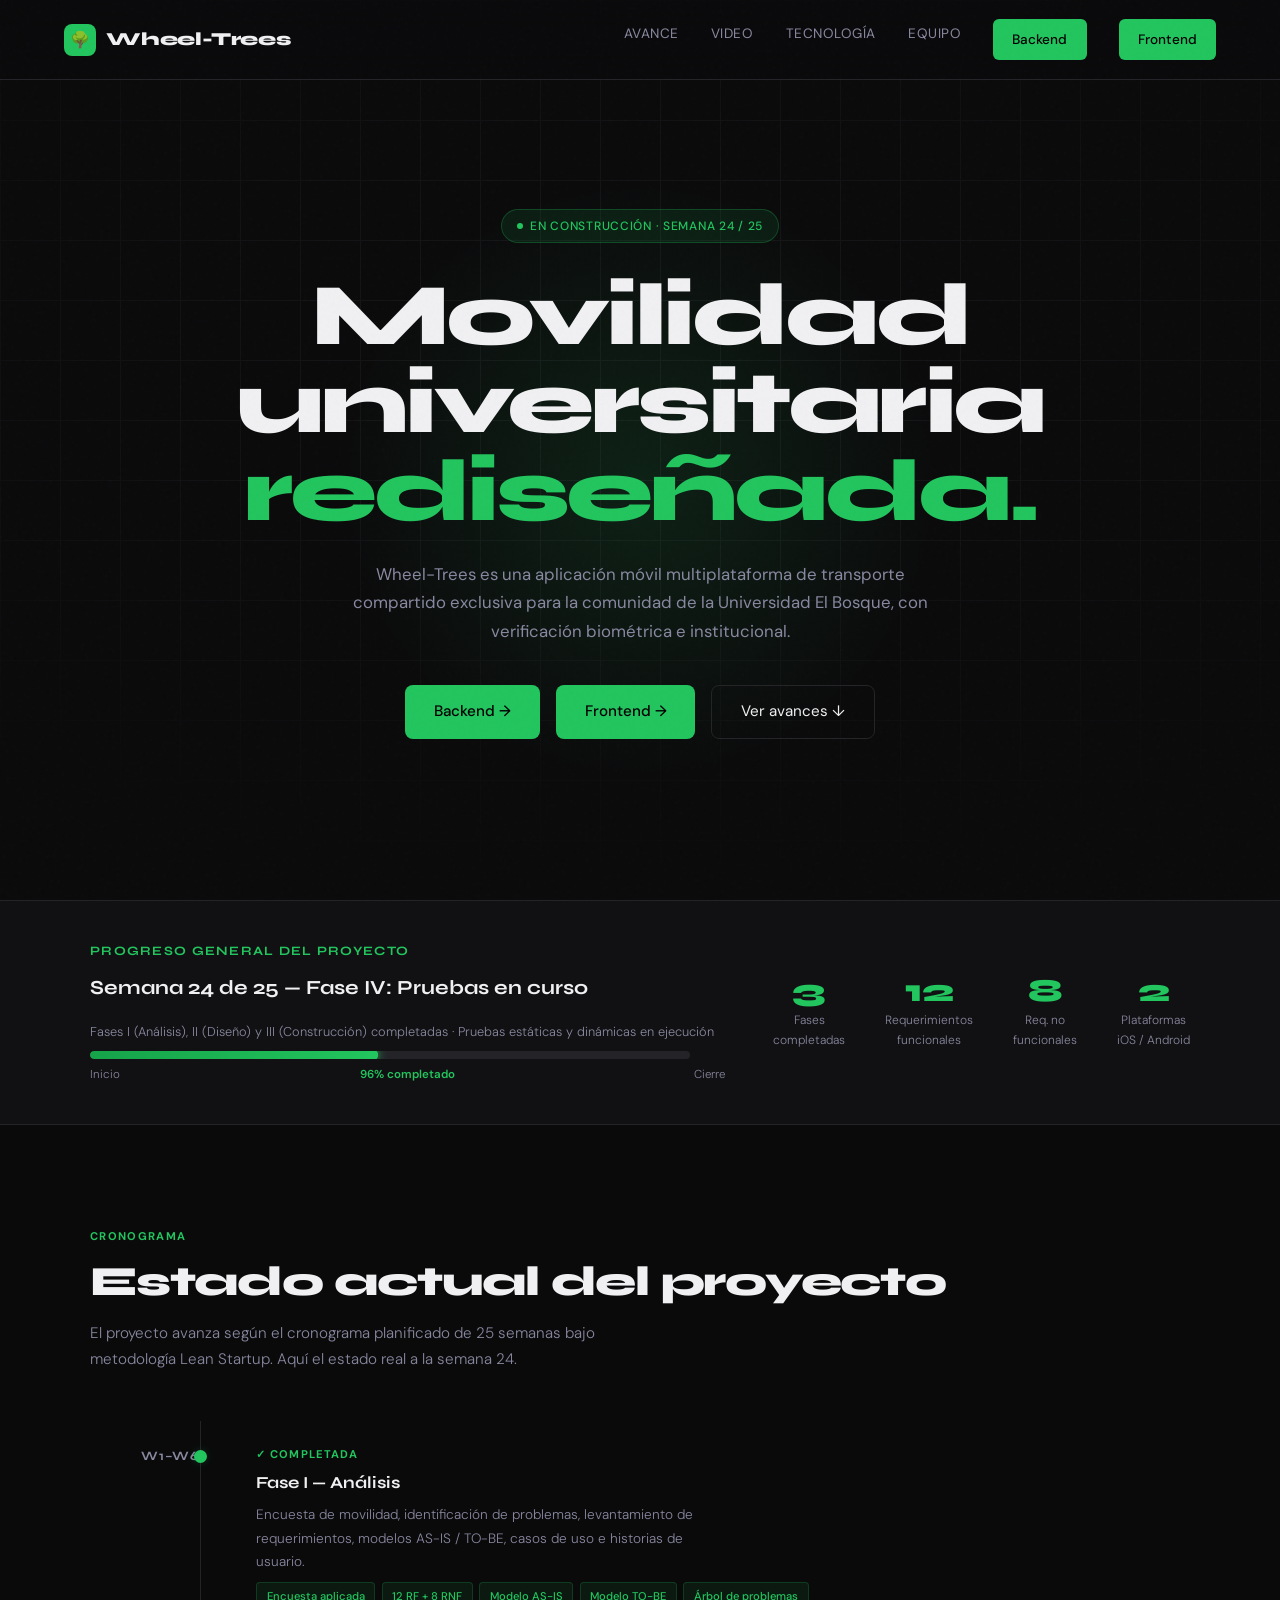
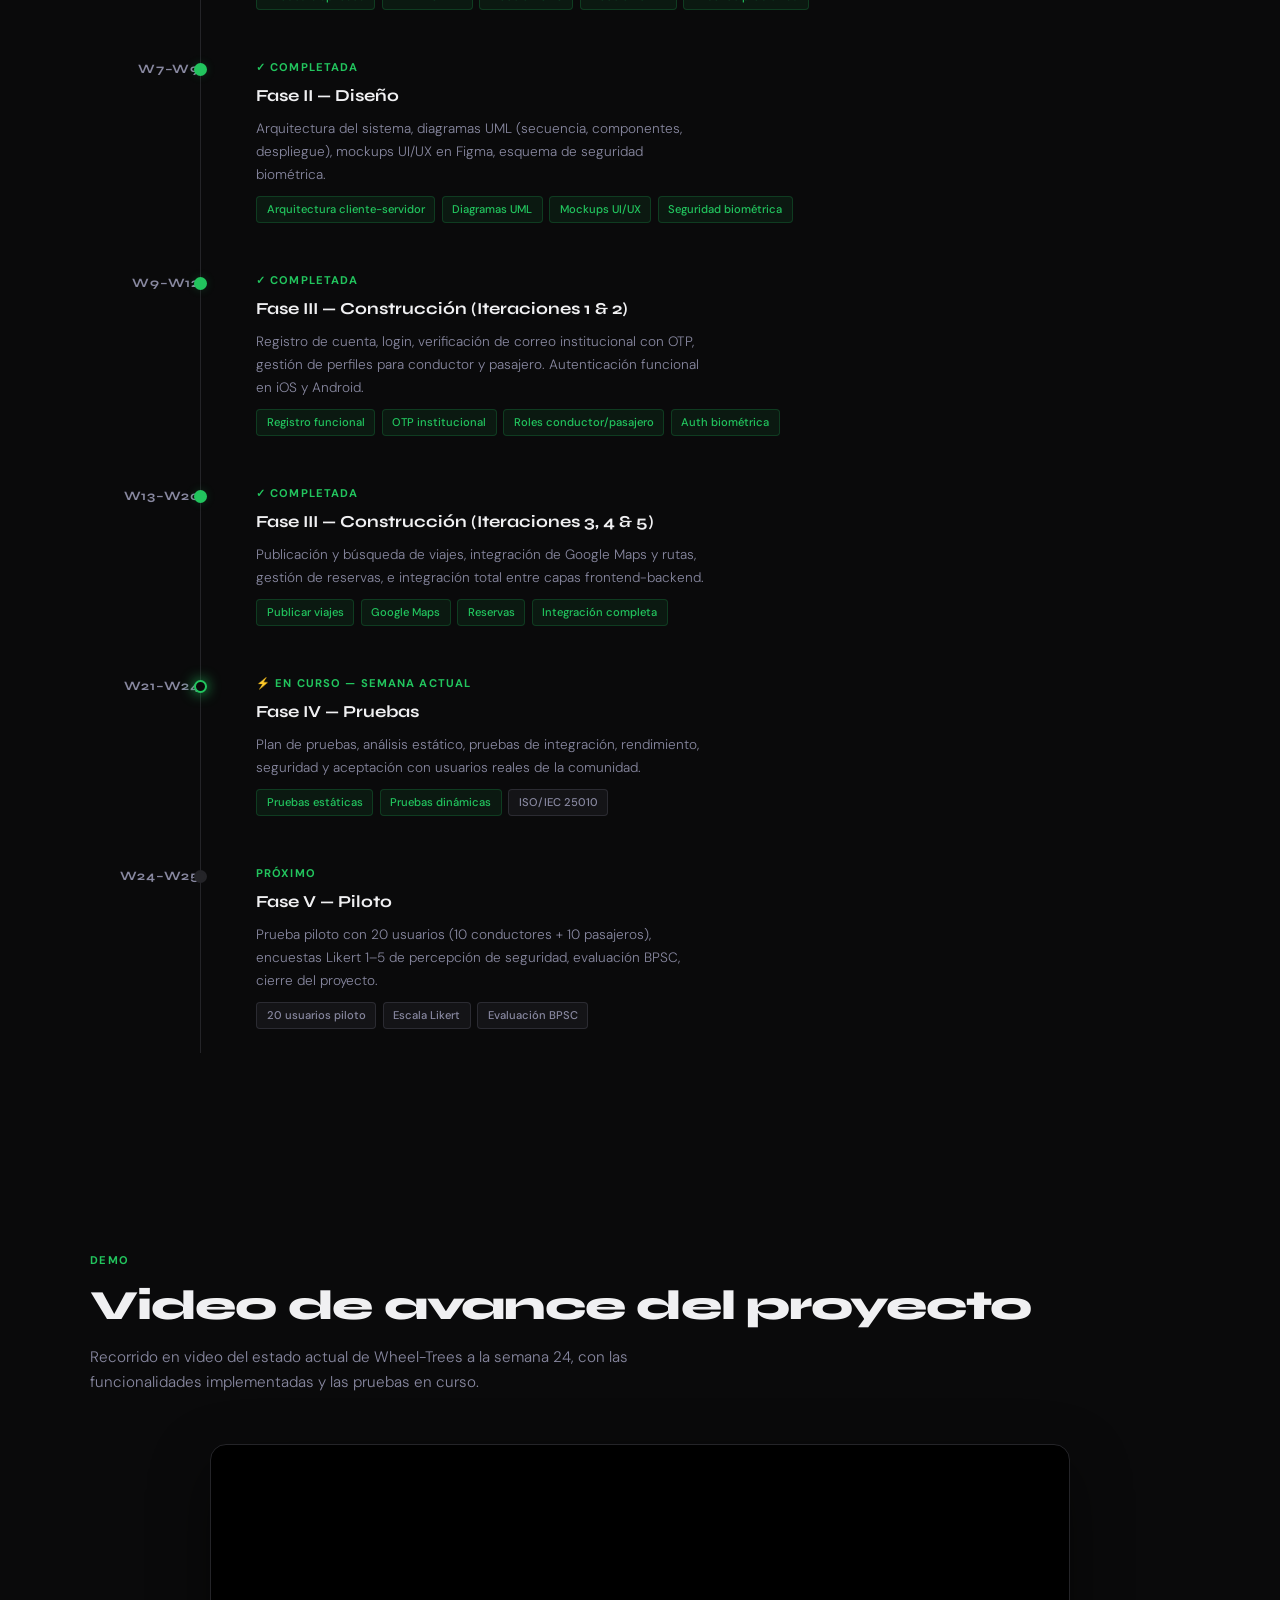
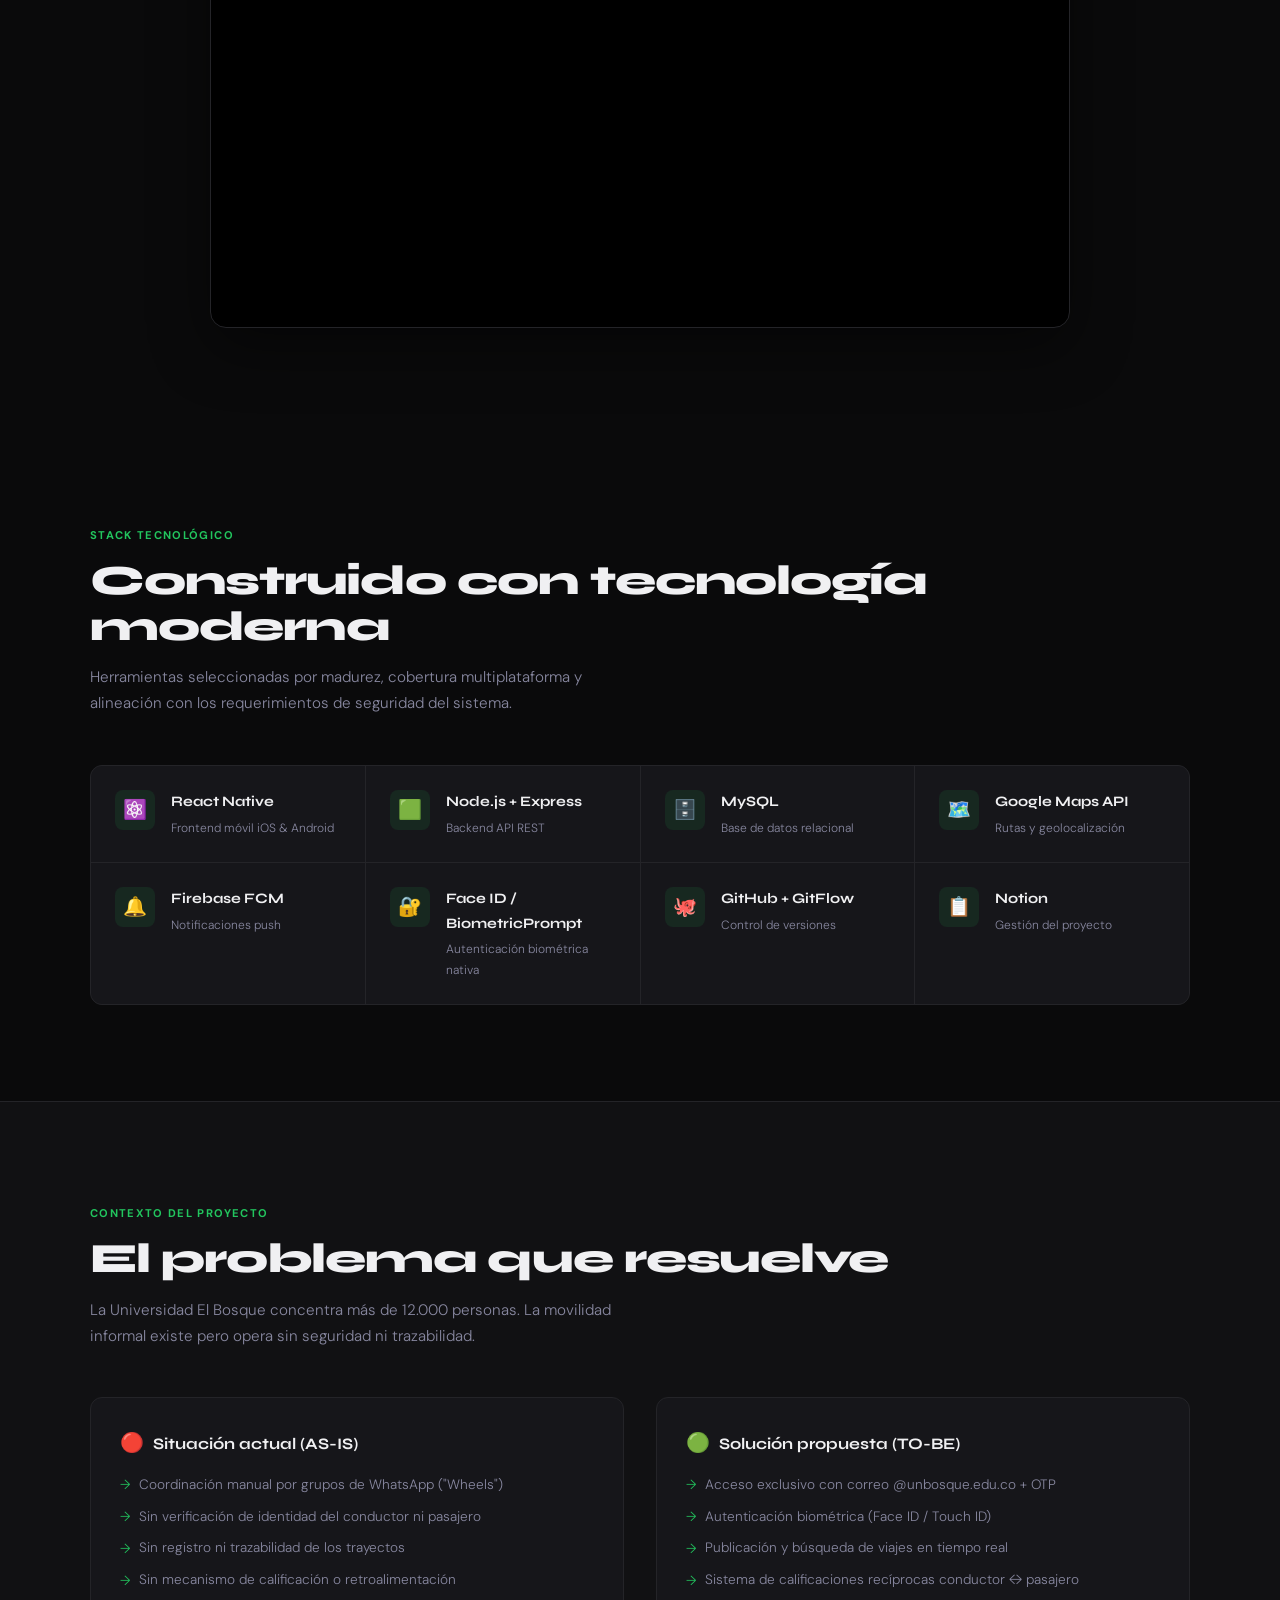
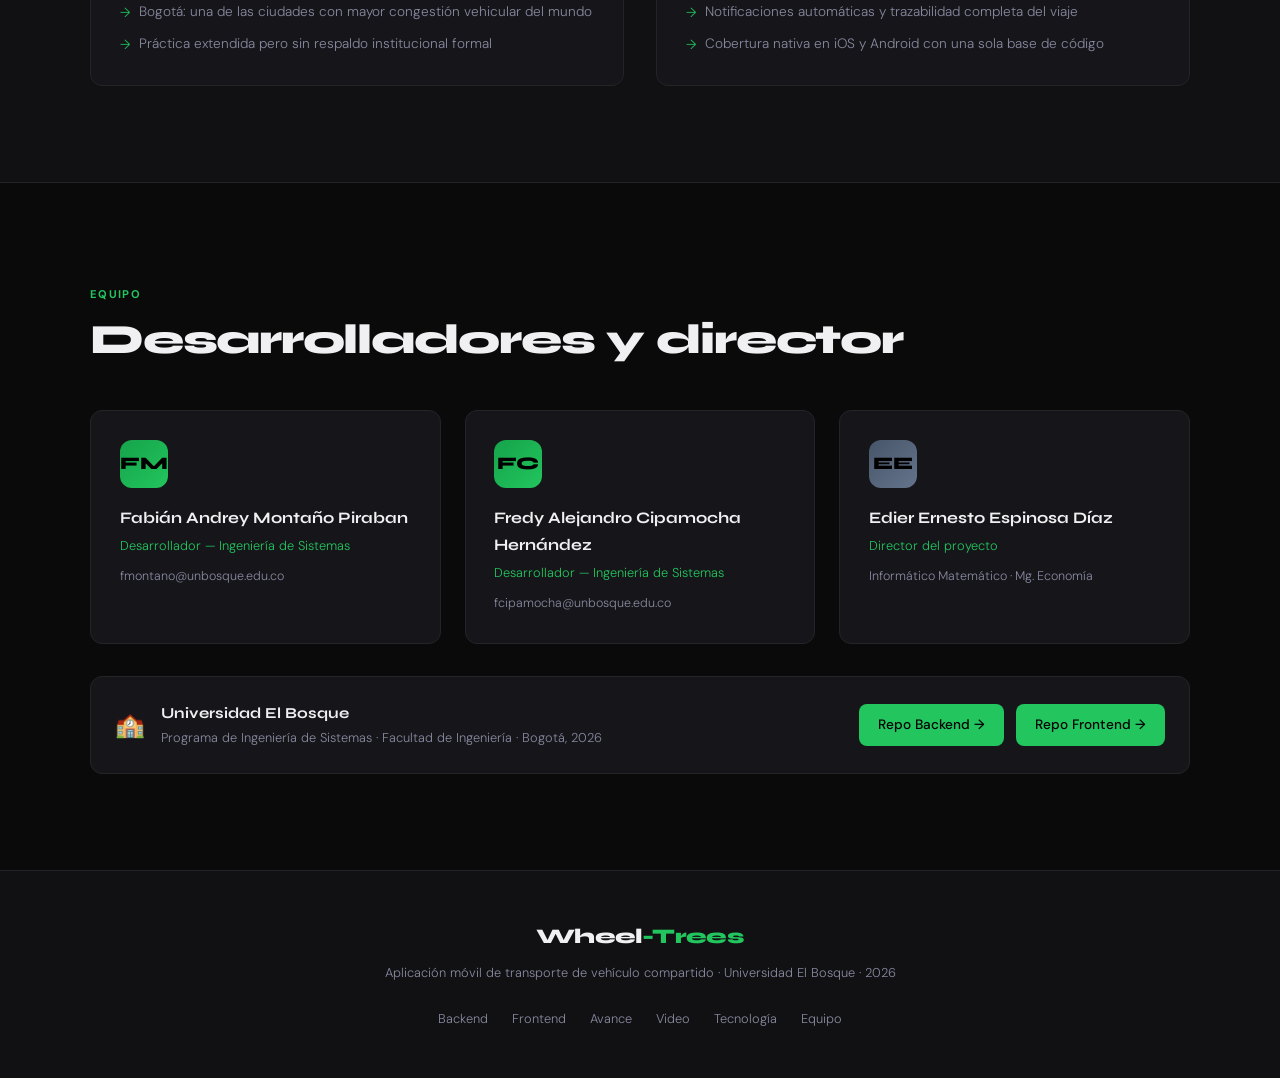
==== commit c3ca69d6: "Pagina web modificada con avances del proyecto" ====
--- a/index.html
+++ b/index.html
@@ -5,7 +5,776 @@
   <meta name="viewport" content="width=device-width, initial-scale=1.0" />
   <title>Wheel-Trees — Aplicación Móvil de Transporte Compartido</title>
   <link href="https://fonts.googleapis.com/css2?family=Syne:wght@400;600;700;800&family=DM+Sans:ital,wght@0,300;0,400;0,500;1,300&display=swap" rel="stylesheet" />
-  <link rel="stylesheet" href="styles.css" />
+  <style>
+    *, *::before, *::after { box-sizing: border-box; margin: 0; padding: 0; }
+
+    :root {
+      --bg:        #0a0a0b;
+      --surface:   #111113;
+      --card:      #16161a;
+      --border:    #242428;
+      --green:     #22c55e;
+      --green-dim: #16a34a;
+      --green-glow:#22c55e33;
+      --text:      #f0f0f2;
+      --muted:     #8888a0;
+      --accent:    #34d399;
+    }
+
+    html { scroll-behavior: smooth; }
+
+    body {
+      background: var(--bg);
+      color: var(--text);
+      font-family: 'DM Sans', sans-serif;
+      font-weight: 300;
+      line-height: 1.7;
+      overflow-x: hidden;
+    }
+
+    /* ─── NOISE TEXTURE OVERLAY ─── */
+    body::before {
+      content: '';
+      position: fixed;
+      inset: 0;
+      background-image: url("data:image/svg+xml,%3Csvg viewBox='0 0 256 256' xmlns='http://www.w3.org/2000/svg'%3E%3Cfilter id='n'%3E%3CfeTurbulence type='fractalNoise' baseFrequency='0.9' numOctaves='4' stitchTiles='stitch'/%3E%3C/filter%3E%3Crect width='100%25' height='100%25' filter='url(%23n)' opacity='0.04'/%3E%3C/svg%3E");
+      pointer-events: none;
+      z-index: 9999;
+      opacity: .5;
+    }
+
+    /* ─── HEADER / NAV ─── */
+    nav {
+      position: fixed;
+      top: 0; left: 0; right: 0;
+      z-index: 100;
+      display: flex;
+      align-items: center;
+      justify-content: space-between;
+      padding: 1.2rem 5vw;
+      background: rgba(10,10,11,.82);
+      backdrop-filter: blur(16px);
+      border-bottom: 1px solid var(--border);
+    }
+
+    .logo {
+      display: flex;
+      align-items: center;
+      gap: .65rem;
+      font-family: 'Syne', sans-serif;
+      font-weight: 800;
+      font-size: 1.15rem;
+      letter-spacing: -.02em;
+      color: var(--text);
+      text-decoration: none;
+    }
+
+    .logo-icon {
+      width: 32px; height: 32px;
+      background: var(--green);
+      border-radius: 8px;
+      display: grid;
+      place-items: center;
+      font-size: 1rem;
+    }
+
+    .nav-links {
+      display: flex;
+      gap: 2rem;
+      list-style: none;
+    }
+
+    .nav-links a {
+      color: var(--muted);
+      text-decoration: none;
+      font-size: .85rem;
+      font-weight: 400;
+      letter-spacing: .04em;
+      text-transform: uppercase;
+      transition: color .2s;
+    }
+    .nav-links a:hover { color: var(--green); }
+
+    .nav-cta {
+      display: flex;
+      align-items: center;
+      gap: .5rem;
+      padding: .55rem 1.2rem;
+      background: var(--green);
+      color: #000 !important;
+      border-radius: 6px;
+      font-weight: 500 !important;
+      text-transform: none !important;
+      font-size: .85rem !important;
+      letter-spacing: 0 !important;
+      transition: background .2s, transform .15s !important;
+    }
+    .nav-cta:hover { background: var(--accent) !important; transform: translateY(-1px); color: #000 !important; }
+
+    /* ─── HERO ─── */
+    .hero {
+      min-height: 100vh;
+      display: flex;
+      flex-direction: column;
+      align-items: center;
+      justify-content: center;
+      text-align: center;
+      padding: 8rem 5vw 5rem;
+      position: relative;
+      overflow: hidden;
+    }
+
+    .hero-glow {
+      position: absolute;
+      top: 20%;
+      left: 50%;
+      transform: translateX(-50%);
+      width: 600px;
+      height: 600px;
+      background: radial-gradient(ellipse, rgba(34,197,94,.12) 0%, transparent 70%);
+      pointer-events: none;
+    }
+
+    .hero-grid {
+      position: absolute;
+      inset: 0;
+      background-image:
+        linear-gradient(var(--border) 1px, transparent 1px),
+        linear-gradient(90deg, var(--border) 1px, transparent 1px);
+      background-size: 60px 60px;
+      mask-image: radial-gradient(ellipse 80% 60% at 50% 40%, black 30%, transparent 100%);
+      opacity: .4;
+      pointer-events: none;
+    }
+
+    .badge {
+      display: inline-flex;
+      align-items: center;
+      gap: .45rem;
+      padding: .35rem .9rem;
+      background: rgba(34,197,94,.1);
+      border: 1px solid rgba(34,197,94,.25);
+      border-radius: 100px;
+      font-size: .75rem;
+      font-weight: 500;
+      color: var(--green);
+      letter-spacing: .06em;
+      text-transform: uppercase;
+      margin-bottom: 1.8rem;
+      animation: fadeUp .6s ease both;
+    }
+
+    .badge-dot {
+      width: 6px; height: 6px;
+      background: var(--green);
+      border-radius: 50%;
+      animation: pulse 2s infinite;
+    }
+
+    @keyframes pulse {
+      0%,100% { opacity: 1; transform: scale(1); }
+      50% { opacity: .5; transform: scale(.8); }
+    }
+
+    h1 {
+      font-family: 'Syne', sans-serif;
+      font-weight: 800;
+      font-size: clamp(3rem, 7vw, 5.5rem);
+      line-height: 1.0;
+      letter-spacing: -.04em;
+      margin-bottom: 1.5rem;
+      animation: fadeUp .6s .1s ease both;
+    }
+
+    h1 span { color: var(--green); }
+
+    .hero-sub {
+      max-width: 52ch;
+      color: var(--muted);
+      font-size: 1.05rem;
+      font-weight: 400;
+      margin-bottom: 2.5rem;
+      animation: fadeUp .6s .2s ease both;
+    }
+
+    .hero-actions {
+      display: flex;
+      gap: 1rem;
+      flex-wrap: wrap;
+      justify-content: center;
+      animation: fadeUp .6s .3s ease both;
+    }
+
+    .btn-primary {
+      display: inline-flex;
+      align-items: center;
+      gap: .5rem;
+      padding: .8rem 1.8rem;
+      background: var(--green);
+      color: #000;
+      border-radius: 8px;
+      font-weight: 500;
+      font-size: .95rem;
+      text-decoration: none;
+      transition: background .2s, transform .15s, box-shadow .2s;
+      box-shadow: 0 0 0 0 var(--green-glow);
+    }
+    .btn-primary:hover {
+      background: var(--accent);
+      transform: translateY(-2px);
+      box-shadow: 0 8px 30px var(--green-glow);
+    }
+
+    .btn-secondary {
+      display: inline-flex;
+      align-items: center;
+      gap: .5rem;
+      padding: .8rem 1.8rem;
+      background: transparent;
+      color: var(--text);
+      border: 1px solid var(--border);
+      border-radius: 8px;
+      font-weight: 400;
+      font-size: .95rem;
+      text-decoration: none;
+      transition: border-color .2s, transform .15s;
+    }
+    .btn-secondary:hover { border-color: var(--green); color: var(--green); transform: translateY(-2px); }
+
+    @keyframes fadeUp {
+      from { opacity: 0; transform: translateY(20px); }
+      to   { opacity: 1; transform: translateY(0); }
+    }
+
+    /* ─── PROGRESS STRIP ─── */
+    .progress-strip {
+      background: var(--surface);
+      border-top: 1px solid var(--border);
+      border-bottom: 1px solid var(--border);
+      padding: 2.5rem 5vw;
+    }
+
+    .progress-inner {
+      max-width: 1100px;
+      margin: 0 auto;
+      display: grid;
+      grid-template-columns: 1fr auto;
+      align-items: center;
+      gap: 3rem;
+    }
+
+    .progress-label {
+      font-family: 'Syne', sans-serif;
+      font-size: .8rem;
+      font-weight: 700;
+      letter-spacing: .1em;
+      text-transform: uppercase;
+      color: var(--green);
+      margin-bottom: .5rem;
+    }
+
+    .progress-title {
+      font-family: 'Syne', sans-serif;
+      font-size: 1.25rem;
+      font-weight: 700;
+      margin-bottom: 1rem;
+    }
+
+    .progress-bar-wrap {
+      background: var(--border);
+      border-radius: 100px;
+      height: 8px;
+      overflow: hidden;
+      max-width: 600px;
+    }
+
+    .progress-bar {
+      height: 100%;
+      width: 96%;
+      background: linear-gradient(90deg, var(--green-dim), var(--green));
+      border-radius: 100px;
+      position: relative;
+      animation: growBar 1.2s .5s cubic-bezier(.22,1,.36,1) both;
+    }
+
+    @keyframes growBar {
+      from { width: 0; }
+      to   { width: 48%; }
+    }
+
+    .progress-bar::after {
+      content: '';
+      position: absolute;
+      right: 0; top: 50%;
+      transform: translateY(-50%);
+      width: 12px; height: 12px;
+      background: var(--green);
+      border-radius: 50%;
+      box-shadow: 0 0 10px var(--green);
+    }
+
+    .progress-stats {
+      display: flex;
+      gap: 2.5rem;
+    }
+
+    .stat {
+      text-align: center;
+    }
+    .stat-num {
+      font-family: 'Syne', sans-serif;
+      font-size: 2rem;
+      font-weight: 800;
+      color: var(--green);
+      line-height: 1;
+    }
+    .stat-lbl {
+      font-size: .75rem;
+      color: var(--muted);
+      margin-top: .2rem;
+    }
+
+    /* ─── SECTION BASE ─── */
+    section { padding: 6rem 5vw; }
+
+    .section-inner { max-width: 1100px; margin: 0 auto; }
+
+    .section-tag {
+      display: inline-block;
+      font-size: .7rem;
+      font-weight: 700;
+      letter-spacing: .12em;
+      text-transform: uppercase;
+      color: var(--green);
+      margin-bottom: .8rem;
+    }
+
+    .section-title {
+      font-family: 'Syne', sans-serif;
+      font-weight: 800;
+      font-size: clamp(1.8rem, 3.5vw, 2.6rem);
+      letter-spacing: -.03em;
+      line-height: 1.1;
+      margin-bottom: 1rem;
+    }
+
+    .section-body {
+      color: var(--muted);
+      max-width: 55ch;
+      font-size: .95rem;
+      margin-bottom: 3rem;
+    }
+
+    /* ─── TIMELINE ─── */
+    .timeline {
+      display: flex;
+      flex-direction: column;
+      gap: 0;
+      position: relative;
+    }
+
+    .timeline::before {
+      content: '';
+      position: absolute;
+      left: 110px;
+      top: 0; bottom: 0;
+      width: 1px;
+      background: var(--border);
+    }
+
+    .tl-item {
+      display: grid;
+      grid-template-columns: 110px 1fr;
+      gap: 2rem;
+      padding: 1.5rem 0;
+      position: relative;
+    }
+
+    .tl-week {
+      font-family: 'Syne', sans-serif;
+      font-size: .8rem;
+      font-weight: 700;
+      color: var(--muted);
+      letter-spacing: .06em;
+      text-align: right;
+      padding-top: .1rem;
+    }
+
+    .tl-dot {
+      position: absolute;
+      left: 104px;
+      top: 1.85rem;
+      width: 13px; height: 13px;
+      border-radius: 50%;
+      background: var(--border);
+      border: 2px solid var(--border);
+      z-index: 1;
+    }
+
+    .tl-item.done .tl-dot {
+      background: var(--green);
+      border-color: var(--green);
+      box-shadow: 0 0 10px var(--green-glow);
+    }
+
+    .tl-item.active .tl-dot {
+      background: var(--bg);
+      border-color: var(--green);
+      box-shadow: 0 0 14px var(--green);
+      animation: dotPulse 2s infinite;
+    }
+
+    @keyframes dotPulse {
+      0%,100% { box-shadow: 0 0 6px var(--green); }
+      50% { box-shadow: 0 0 18px var(--green), 0 0 30px var(--green-glow); }
+    }
+
+    .tl-content {
+      padding-left: 1.5rem;
+    }
+
+    .tl-phase {
+      font-size: .7rem;
+      font-weight: 700;
+      letter-spacing: .1em;
+      text-transform: uppercase;
+      color: var(--green);
+      margin-bottom: .3rem;
+    }
+
+    .tl-name {
+      font-family: 'Syne', sans-serif;
+      font-size: 1.05rem;
+      font-weight: 700;
+      margin-bottom: .4rem;
+    }
+
+    .tl-desc {
+      font-size: .85rem;
+      color: var(--muted);
+      max-width: 50ch;
+    }
+
+    .tl-pills {
+      display: flex;
+      flex-wrap: wrap;
+      gap: .4rem;
+      margin-top: .6rem;
+    }
+
+    .pill {
+      padding: .2rem .6rem;
+      background: rgba(34,197,94,.08);
+      border: 1px solid rgba(34,197,94,.2);
+      border-radius: 4px;
+      font-size: .7rem;
+      font-weight: 500;
+      color: var(--green);
+    }
+
+    .pill.gray {
+      background: rgba(136,136,160,.08);
+      border-color: rgba(136,136,160,.2);
+      color: var(--muted);
+    }
+
+    /* ─── SCREENS SECTION ─── */
+    .screens-section {
+      background: var(--surface);
+      border-top: 1px solid var(--border);
+      border-bottom: 1px solid var(--border);
+    }
+
+    .screens-grid {
+      display: grid;
+      grid-template-columns: repeat(4, 1fr);
+      gap: 1.5rem;
+      margin-top: 3rem;
+    }
+
+    .screen-card {
+      background: var(--card);
+      border: 1px solid var(--border);
+      border-radius: 16px;
+      overflow: hidden;
+      transition: border-color .25s, transform .25s;
+    }
+    .screen-card:hover {
+      border-color: rgba(34,197,94,.35);
+      transform: translateY(-4px);
+    }
+
+    .screen-img-wrap {
+      width: 100%;
+      aspect-ratio: 9/19;
+      overflow: hidden;
+      background: #0d0d10;
+      display: flex;
+      align-items: center;
+      justify-content: center;
+    }
+
+    .screen-img-wrap img {
+      width: 100%;
+      height: 100%;
+      object-fit: cover;
+      object-position: top;
+    }
+
+    .screen-info {
+      padding: 1rem 1.1rem 1.2rem;
+    }
+
+    .screen-label {
+      font-size: .65rem;
+      font-weight: 700;
+      letter-spacing: .1em;
+      text-transform: uppercase;
+      color: var(--green);
+      margin-bottom: .3rem;
+    }
+
+    .screen-name {
+      font-family: 'Syne', sans-serif;
+      font-weight: 700;
+      font-size: .9rem;
+      line-height: 1.2;
+      margin-bottom: .3rem;
+    }
+
+    .screen-desc {
+      font-size: .75rem;
+      color: var(--muted);
+      line-height: 1.5;
+    }
+
+    /* ─── TECH STACK ─── */
+    .tech-grid {
+      display: grid;
+      grid-template-columns: repeat(auto-fill, minmax(220px, 1fr));
+      gap: 1px;
+      background: var(--border);
+      border: 1px solid var(--border);
+      border-radius: 12px;
+      overflow: hidden;
+      margin-top: 3rem;
+    }
+
+    .tech-item {
+      background: var(--card);
+      padding: 1.5rem;
+      display: flex;
+      align-items: flex-start;
+      gap: 1rem;
+    }
+
+    .tech-icon {
+      width: 40px; height: 40px;
+      background: rgba(34,197,94,.1);
+      border-radius: 8px;
+      display: grid;
+      place-items: center;
+      font-size: 1.2rem;
+      flex-shrink: 0;
+    }
+
+    .tech-name {
+      font-family: 'Syne', sans-serif;
+      font-weight: 700;
+      font-size: .9rem;
+      margin-bottom: .2rem;
+    }
+
+    .tech-role {
+      font-size: .75rem;
+      color: var(--muted);
+    }
+
+    /* ─── CONTEXT SECTION ─── */
+    .context-grid {
+      display: grid;
+      grid-template-columns: 1fr 1fr;
+      gap: 2rem;
+      margin-top: 3rem;
+    }
+
+    .context-card {
+      background: var(--card);
+      border: 1px solid var(--border);
+      border-radius: 12px;
+      padding: 1.8rem;
+    }
+
+    .context-card-title {
+      font-family: 'Syne', sans-serif;
+      font-weight: 700;
+      font-size: 1rem;
+      margin-bottom: .8rem;
+      display: flex;
+      align-items: center;
+      gap: .6rem;
+    }
+
+    .context-card-title span {
+      font-size: 1.2rem;
+    }
+
+    .context-list {
+      list-style: none;
+      display: flex;
+      flex-direction: column;
+      gap: .5rem;
+    }
+
+    .context-list li {
+      display: flex;
+      gap: .6rem;
+      font-size: .85rem;
+      color: var(--muted);
+      align-items: flex-start;
+    }
+
+    .context-list li::before {
+      content: '→';
+      color: var(--green);
+      flex-shrink: 0;
+      margin-top: .05rem;
+    }
+
+    /* ─── TEAM ─── */
+    .team-grid {
+      display: grid;
+      grid-template-columns: repeat(auto-fill, minmax(260px, 1fr));
+      gap: 1.5rem;
+      margin-top: 3rem;
+    }
+
+    .team-card {
+      background: var(--card);
+      border: 1px solid var(--border);
+      border-radius: 12px;
+      padding: 1.8rem;
+      transition: border-color .25s;
+    }
+    .team-card:hover { border-color: rgba(34,197,94,.35); }
+
+    .team-avatar {
+      width: 48px; height: 48px;
+      background: linear-gradient(135deg, var(--green-dim), var(--green));
+      border-radius: 12px;
+      display: grid;
+      place-items: center;
+      font-family: 'Syne', sans-serif;
+      font-weight: 800;
+      font-size: 1.1rem;
+      color: #000;
+      margin-bottom: 1rem;
+    }
+
+    .team-name {
+      font-family: 'Syne', sans-serif;
+      font-weight: 700;
+      font-size: 1rem;
+      margin-bottom: .2rem;
+    }
+
+    .team-role {
+      font-size: .8rem;
+      color: var(--green);
+      margin-bottom: .6rem;
+    }
+
+    .team-email {
+      font-size: .78rem;
+      color: var(--muted);
+    }
+
+    /* ─── FOOTER ─── */
+    footer {
+      background: var(--surface);
+      border-top: 1px solid var(--border);
+      padding: 3rem 5vw;
+      text-align: center;
+    }
+
+    .footer-logo {
+      font-family: 'Syne', sans-serif;
+      font-weight: 800;
+      font-size: 1.3rem;
+      letter-spacing: -.03em;
+      margin-bottom: .5rem;
+    }
+    .footer-logo span { color: var(--green); }
+
+    .footer-sub {
+      font-size: .8rem;
+      color: var(--muted);
+      margin-bottom: 1.5rem;
+    }
+
+    .footer-links {
+      display: flex;
+      justify-content: center;
+      gap: 1.5rem;
+      flex-wrap: wrap;
+    }
+
+    .footer-links a {
+      font-size: .8rem;
+      color: var(--muted);
+      text-decoration: none;
+      transition: color .2s;
+    }
+    .footer-links a:hover { color: var(--green); }
+
+    /* ─── RESPONSIVE ─── */
+    @media (max-width: 768px) {
+      .nav-links { display: none; }
+      .progress-inner { grid-template-columns: 1fr; }
+      .progress-stats { justify-content: center; }
+      .screens-grid { grid-template-columns: repeat(2, 1fr); }
+      .context-grid { grid-template-columns: 1fr; }
+      .timeline::before { left: 70px; }
+      .tl-item { grid-template-columns: 70px 1fr; gap: 1rem; }
+      .tl-dot { left: 64px; }
+    }
+
+    @media (max-width: 480px) {
+      .screens-grid { grid-template-columns: 1fr 1fr; }
+    }
+
+    /* ─── VIDEO SECTION ─── */
+    .video-wrap {
+      position: relative;
+      width: 100%;
+      max-width: 860px;
+      margin: 3rem auto 0;
+      aspect-ratio: 16/9;
+      border-radius: 16px;
+      overflow: hidden;
+      border: 1px solid var(--border);
+      box-shadow: 0 20px 60px rgba(0,0,0,.45);
+      background: #000;
+    }
+    .video-wrap iframe {
+      position: absolute;
+      inset: 0;
+      width: 100%;
+      height: 100%;
+      border: 0;
+    }
+
+    /* ─── SCROLL REVEAL ─── */
+    .reveal {
+      opacity: 0;
+      transform: translateY(24px);
+      transition: opacity .65s ease, transform .65s ease;
+    }
+    .reveal.visible {
+      opacity: 1;
+      transform: none;
+    }
+  </style>
 </head>
 <body>
 
@@ -17,13 +786,17 @@
   </a>
   <ul class="nav-links">
     <li><a href="#avance">Avance</a></li>
-    <li><a href="#pantallas">App</a></li>
-    <li><a href="#biopsicosocial">BPSC</a></li>
+    <li><a href="#video">Video</a></li>
     <li><a href="#tecnologia">Tecnología</a></li>
     <li><a href="#equipo">Equipo</a></li>
     <li>
       <a href="https://github.com/FmontanoUEB/WheelTrees" target="_blank" class="nav-cta">
-        ⭐ GitHub
+        Backend
+      </a>
+    </li>
+    <li>
+      <a href="https://github.com/Alejandrohzz/wheeltreesFrontend" target="_blank" class="nav-cta">
+        Frontend
       </a>
     </li>
   </ul>
@@ -36,7 +809,7 @@
 
   <div class="badge">
     <span class="badge-dot"></span>
-    En construcción · Semana 12 / 25
+    En construcción · Semana 24 / 25
   </div>
 
   <h1>
@@ -51,7 +824,10 @@
 
   <div class="hero-actions">
     <a href="https://github.com/FmontanoUEB/WheelTrees" target="_blank" class="btn-primary">
-      Ver en GitHub →
+      Backend →
+    </a>
+    <a href="https://github.com/Alejandrohzz/wheeltreesFrontend" target="_blank" class="btn-primary">
+      Frontend →
     </a>
     <a href="#avance" class="btn-secondary">
       Ver avances ↓
@@ -64,22 +840,22 @@
   <div class="progress-inner">
     <div>
       <div class="progress-label">Progreso general del proyecto</div>
-      <div class="progress-title">Semana 12 de 25 — Fase III: Construcción en curso</div>
+      <div class="progress-title">Semana 24 de 25 — Fase IV: Pruebas en curso</div>
       <div style="margin-bottom:.5rem; font-size:.8rem; color:var(--muted);">
-        Fases I (Análisis) y II (Diseño) completadas · Iteraciones 1 y 2 de construcción funcionales
+        Fases I (Análisis), II (Diseño) y III (Construcción) completadas · Pruebas estáticas y dinámicas en ejecución
       </div>
       <div class="progress-bar-wrap">
         <div class="progress-bar"></div>
       </div>
       <div style="display:flex; justify-content:space-between; margin-top:.4rem; font-size:.72rem; color:var(--muted);">
         <span>Inicio</span>
-        <span style="color:var(--green); font-weight:600;">48% completado</span>
+        <span style="color:var(--green); font-weight:600;">96% completado</span>
         <span>Cierre</span>
       </div>
     </div>
     <div class="progress-stats">
       <div class="stat">
-        <div class="stat-num">2</div>
+        <div class="stat-num">3</div>
         <div class="stat-lbl">Fases<br/>completadas</div>
       </div>
       <div class="stat">
@@ -104,7 +880,7 @@
     <span class="section-tag reveal">Cronograma</span>
     <h2 class="section-title reveal">Estado actual del proyecto</h2>
     <p class="section-body reveal">
-      El proyecto avanza según el cronograma planificado de 25 semanas bajo metodología Lean Startup. Aquí el estado real a la semana 12.
+      El proyecto avanza según el cronograma planificado de 25 semanas bajo metodología Lean Startup. Aquí el estado real a la semana 24.
     </p>
 
     <div class="timeline reveal">
@@ -142,11 +918,11 @@
         </div>
       </div>
 
-      <div class="tl-item active">
+      <div class="tl-item done">
         <div class="tl-week">W9–W12</div>
         <div class="tl-dot"></div>
         <div class="tl-content">
-          <div class="tl-phase">⚡ En curso — Semana actual</div>
+          <div class="tl-phase">✓ Completada</div>
           <div class="tl-name">Fase III — Construcción (Iteraciones 1 & 2)</div>
           <div class="tl-desc">Registro de cuenta, login, verificación de correo institucional con OTP, gestión de perfiles para conductor y pasajero. Autenticación funcional en iOS y Android.</div>
           <div class="tl-pills">
@@ -158,32 +934,32 @@
         </div>
       </div>
 
-      <div class="tl-item">
+      <div class="tl-item done">
         <div class="tl-week">W13–W20</div>
         <div class="tl-dot"></div>
         <div class="tl-content">
-          <div class="tl-phase">Pendiente</div>
+          <div class="tl-phase">✓ Completada</div>
           <div class="tl-name">Fase III — Construcción (Iteraciones 3, 4 & 5)</div>
-          <div class="tl-desc">Publicación y búsqueda de viajes, seguridad y notificaciones push, integración de Google Maps, integración total entre capas.</div>
+          <div class="tl-desc">Publicación y búsqueda de viajes, integración de Google Maps y rutas, gestión de reservas, e integración total entre capas frontend-backend.</div>
           <div class="tl-pills">
-            <span class="pill gray">Publicar viajes</span>
-            <span class="pill gray">Google Maps</span>
-            <span class="pill gray">Notificaciones</span>
-            <span class="pill gray">Calificaciones</span>
+            <span class="pill">Publicar viajes</span>
+            <span class="pill">Google Maps</span>
+            <span class="pill">Reservas</span>
+            <span class="pill">Integración completa</span>
           </div>
         </div>
       </div>
 
-      <div class="tl-item">
-        <div class="tl-week">W21–W23</div>
+      <div class="tl-item active">
+        <div class="tl-week">W21–W24</div>
         <div class="tl-dot"></div>
         <div class="tl-content">
-          <div class="tl-phase">Pendiente</div>
+          <div class="tl-phase">⚡ En curso — Semana actual</div>
           <div class="tl-name">Fase IV — Pruebas</div>
           <div class="tl-desc">Plan de pruebas, análisis estático, pruebas de integración, rendimiento, seguridad y aceptación con usuarios reales de la comunidad.</div>
           <div class="tl-pills">
-            <span class="pill gray">Pruebas estáticas</span>
-            <span class="pill gray">Pruebas dinámicas</span>
+            <span class="pill">Pruebas estáticas</span>
+            <span class="pill">Pruebas dinámicas</span>
             <span class="pill gray">ISO/IEC 25010</span>
           </div>
         </div>
@@ -193,7 +969,7 @@
         <div class="tl-week">W24–W25</div>
         <div class="tl-dot"></div>
         <div class="tl-content">
-          <div class="tl-phase">Pendiente</div>
+          <div class="tl-phase">Próximo</div>
           <div class="tl-name">Fase V — Piloto</div>
           <div class="tl-desc">Prueba piloto con 20 usuarios (10 conductores + 10 pasajeros), encuestas Likert 1–5 de percepción de seguridad, evaluación BPSC, cierre del proyecto.</div>
           <div class="tl-pills">
@@ -208,123 +984,26 @@
   </div>
 </section>
 
-<!-- SCREENS -->
-<section class="screens-section" id="pantallas">
+<!-- VIDEO -->
+<section id="video">
   <div class="section-inner">
-    <span class="section-tag reveal">La aplicación</span>
-    <h2 class="section-title reveal">Capturas reales del desarrollo</h2>
+    <span class="section-tag reveal">Demo</span>
+    <h2 class="section-title reveal">Video de avance del proyecto</h2>
     <p class="section-body reveal">
-      React Native con un solo código base para iOS y Android. Dark theme nativo, diseño limpio y flujos pensados para la comunidad universitaria.
+      Recorrido en video del estado actual de Wheel-Trees a la semana 24, con las funcionalidades implementadas y las pruebas en curso.
     </p>
-
-    <div class="screens-grid reveal">
-
-      <div class="screen-card">
-        <div class="screen-img-wrap">
-          <img src="LOGINWT.jpeg" alt="Pantalla de Login" />
-        </div>
-        <div class="screen-info">
-          <div class="screen-label">Iteración 1</div>
-          <div class="screen-name">Sign In</div>
-          <div class="screen-desc">Inicio de sesión con correo institucional @unbosque.edu.co y contraseña. Diseño dark nativo.</div>
-        </div>
-      </div>
-
-      <div class="screen-card">
-        <div class="screen-img-wrap">
-          <img src="CREARCUENTAWT.jpeg" alt="Pantalla de Crear Cuenta con datos y roles" />
-        </div>
-        <div class="screen-info">
-          <div class="screen-label">Iteración 2</div>
-          <div class="screen-name">Crear Cuenta</div>
-          <div class="screen-desc">Campos extendidos con nombre, apellido, correo institucional y selector de rol Pasajero / Conductor.</div>
-        </div>
-      </div>
-
-      <div class="screen-card">
-        <div class="screen-img-wrap">
-          <img src="VERIFICARCORREOWT.jpeg" alt="Verificación de correo OTP" />
-        </div>
-        <div class="screen-info">
-          <div class="screen-label">Iteración 2</div>
-          <div class="screen-name">Verificación OTP</div>
-          <div class="screen-desc">Código de 6 dígitos enviado al correo institucional @unbosque.edu.co. Registro exitoso confirmado.</div>
-        </div>
-      </div>
-
-      <div class="screen-card">
-        <div class="screen-img-wrap">
-          <img src="PANTALLACARGAWT.jpeg" alt="Pantalla de carga Wheel-Trees" />
-        </div>
-        <div class="screen-info">
-          <div class="screen-label">UI/UX</div>
-          <div class="screen-name">Splash Screen</div>
-          <div class="screen-desc">Pantalla de carga con logo y marca Wheel-Trees. Identidad visual coherente en dark mode.</div>
-        </div>
-      </div>
-
+    <div class="video-wrap reveal">
+      <iframe
+        src="https://www.youtube.com/embed/kXWK_E6k_n4"
+        title="Wheel-Trees — Video de avance"
+        allow="accelerometer; autoplay; clipboard-write; encrypted-media; gyroscope; picture-in-picture; web-share"
+        allowfullscreen
+        referrerpolicy="strict-origin-when-cross-origin">
+      </iframe>
     </div>
   </div>
 </section>
 
-<!-- MODELOS BIOPSICOSOCIALES -->
-<section id="biopsicosocial">
-  <div class="section-inner">
-    <span class="section-tag reveal">Marco teórico</span>
-    <h2 class="section-title reveal">Modelos Biopsicosociales</h2>
-    <p class="section-body reveal">
-      El proyecto se fundamenta en el modelo biopsicosocial para comprender la problemática de movilidad desde sus dimensiones humanas, sociales y de contexto universitario.
-    </p>
-
-    <div class="bpsc-grid reveal">
-
-      <div class="bpsc-card">
-        <div class="bpsc-img-wrap">
-          <img src="MODELO BIOPSICOSICIAL PROBLEMATICA.png" alt="Modelo Biopsicosocial de la Problemática" />
-        </div>
-        <div class="bpsc-info">
-          <div class="bpsc-label">Análisis</div>
-          <div class="bpsc-name">Problemática</div>
-          <div class="bpsc-desc">Representación biopsicosocial de los factores que generan la problemática de movilidad en la comunidad universitaria.</div>
-        </div>
-      </div>
-
-      <div class="bpsc-card">
-        <div class="bpsc-img-wrap">
-          <img src="MODELO BIOPSICOSOCIAL CONDUCTORES.png" alt="Modelo Biopsicosocial de Conductores" />
-        </div>
-        <div class="bpsc-info">
-          <div class="bpsc-label">Actores</div>
-          <div class="bpsc-name">Conductores</div>
-          <div class="bpsc-desc">Dimensiones biológicas, psicológicas y sociales que caracterizan al conductor dentro del sistema de carpooling universitario.</div>
-        </div>
-      </div>
-
-      <div class="bpsc-card">
-        <div class="bpsc-img-wrap">
-          <img src="MODELO BIOPSICOSOCIAL USUARIOS.png" alt="Modelo Biopsicosocial de Usuarios" />
-        </div>
-        <div class="bpsc-info">
-          <div class="bpsc-label">Actores</div>
-          <div class="bpsc-name">Usuarios / Pasajeros</div>
-          <div class="bpsc-desc">Análisis de los factores humanos y sociales que influyen en el comportamiento del pasajero dentro de la plataforma.</div>
-        </div>
-      </div>
-
-      <div class="bpsc-card">
-        <div class="bpsc-img-wrap">
-          <img src="MODELO BIOPSICOSOCIAL SOLUCION.png" alt="Modelo Biopsicosocial de la Solución" />
-        </div>
-        <div class="bpsc-info">
-          <div class="bpsc-label">Solución</div>
-          <div class="bpsc-name">Propuesta de Solución</div>
-          <div class="bpsc-desc">Modelo que justifica cómo Wheel-Trees aborda integralmente las dimensiones biopsicosociales identificadas en el análisis.</div>
-        </div>
-      </div>
-
-    </div>
-  </div>
-</section>
 
 <!-- TECH STACK -->
 <section id="tecnologia">
@@ -346,14 +1025,14 @@
       <div class="tech-item">
         <div class="tech-icon">🟩</div>
         <div>
-          <div class="tech-name">SpringBoot</div>
+          <div class="tech-name">Node.js + Express</div>
           <div class="tech-role">Backend API REST</div>
         </div>
       </div>
       <div class="tech-item">
         <div class="tech-icon">🗄️</div>
         <div>
-          <div class="tech-name">SQL Server</div>
+          <div class="tech-name">MySQL</div>
           <div class="tech-role">Base de datos relacional</div>
         </div>
       </div>
@@ -465,9 +1144,12 @@
         <div style="font-family:'Syne',sans-serif; font-weight:700; font-size:.95rem;">Universidad El Bosque</div>
         <div style="font-size:.8rem; color:var(--muted);">Programa de Ingeniería de Sistemas · Facultad de Ingeniería · Bogotá, 2026</div>
       </div>
-      <div style="margin-left:auto;">
+      <div style="margin-left:auto; display:flex; gap:.7rem; flex-wrap:wrap;">
         <a href="https://github.com/FmontanoUEB/WheelTrees" target="_blank" class="btn-primary" style="font-size:.85rem; padding:.6rem 1.2rem;">
-          Repositorio GitHub →
+          Repo Backend →
+        </a>
+        <a href="https://github.com/Alejandrohzz/wheeltreesFrontend" target="_blank" class="btn-primary" style="font-size:.85rem; padding:.6rem 1.2rem;">
+          Repo Frontend →
         </a>
       </div>
     </div>
@@ -479,10 +1161,10 @@
   <div class="footer-logo">Wheel<span>-Trees</span></div>
   <div class="footer-sub">Aplicación móvil de transporte de vehículo compartido · Universidad El Bosque · 2026</div>
   <div class="footer-links">
-    <a href="https://github.com/FmontanoUEB/WheelTrees" target="_blank">GitHub</a>
+    <a href="https://github.com/FmontanoUEB/WheelTrees" target="_blank">Backend</a>
+    <a href="https://github.com/Alejandrohzz/wheeltreesFrontend" target="_blank">Frontend</a>
     <a href="#avance">Avance</a>
-    <a href="#pantallas">Capturas</a>
-    <a href="#biopsicosocial">BPSC</a>
+    <a href="#video">Video</a>
     <a href="#tecnologia">Tecnología</a>
     <a href="#equipo">Equipo</a>
   </div>
@@ -499,4 +1181,4 @@
   reveals.forEach(el => io.observe(el));
 </script>
 </body>
-</html>+</html>
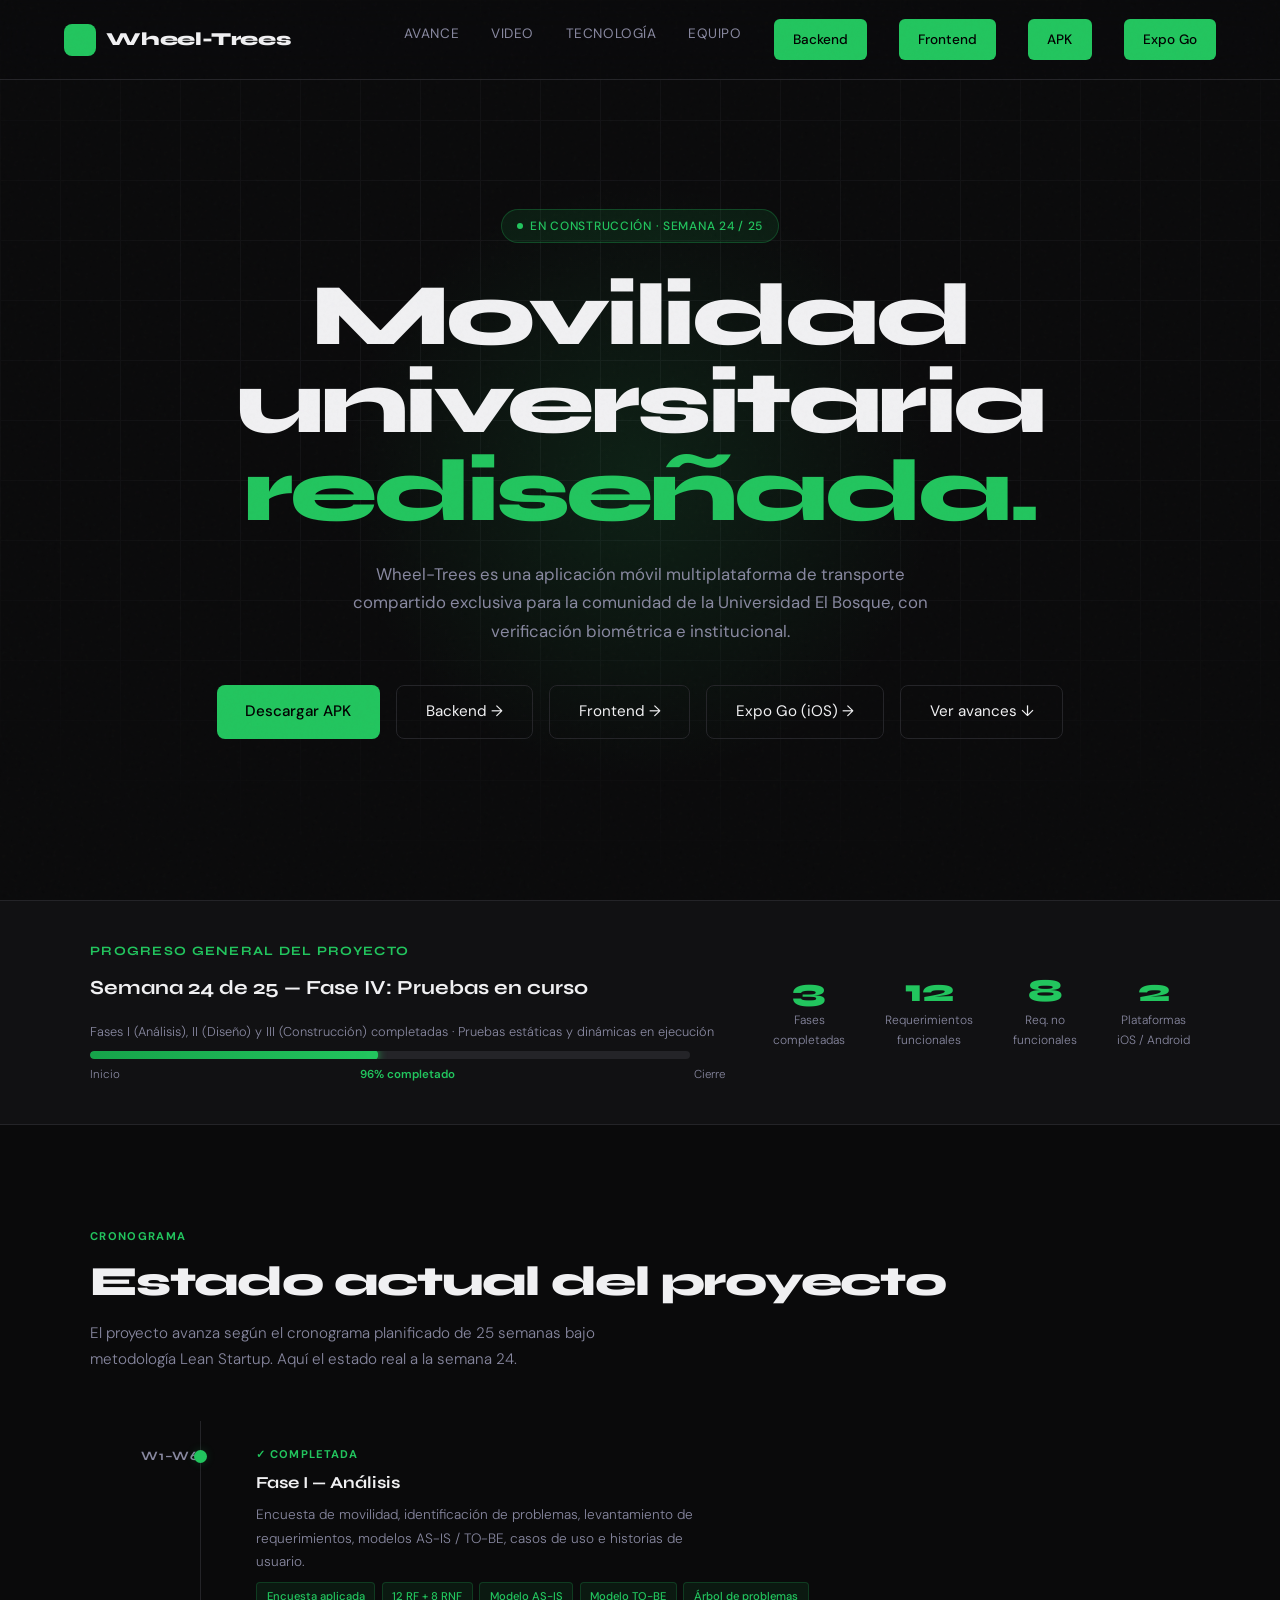
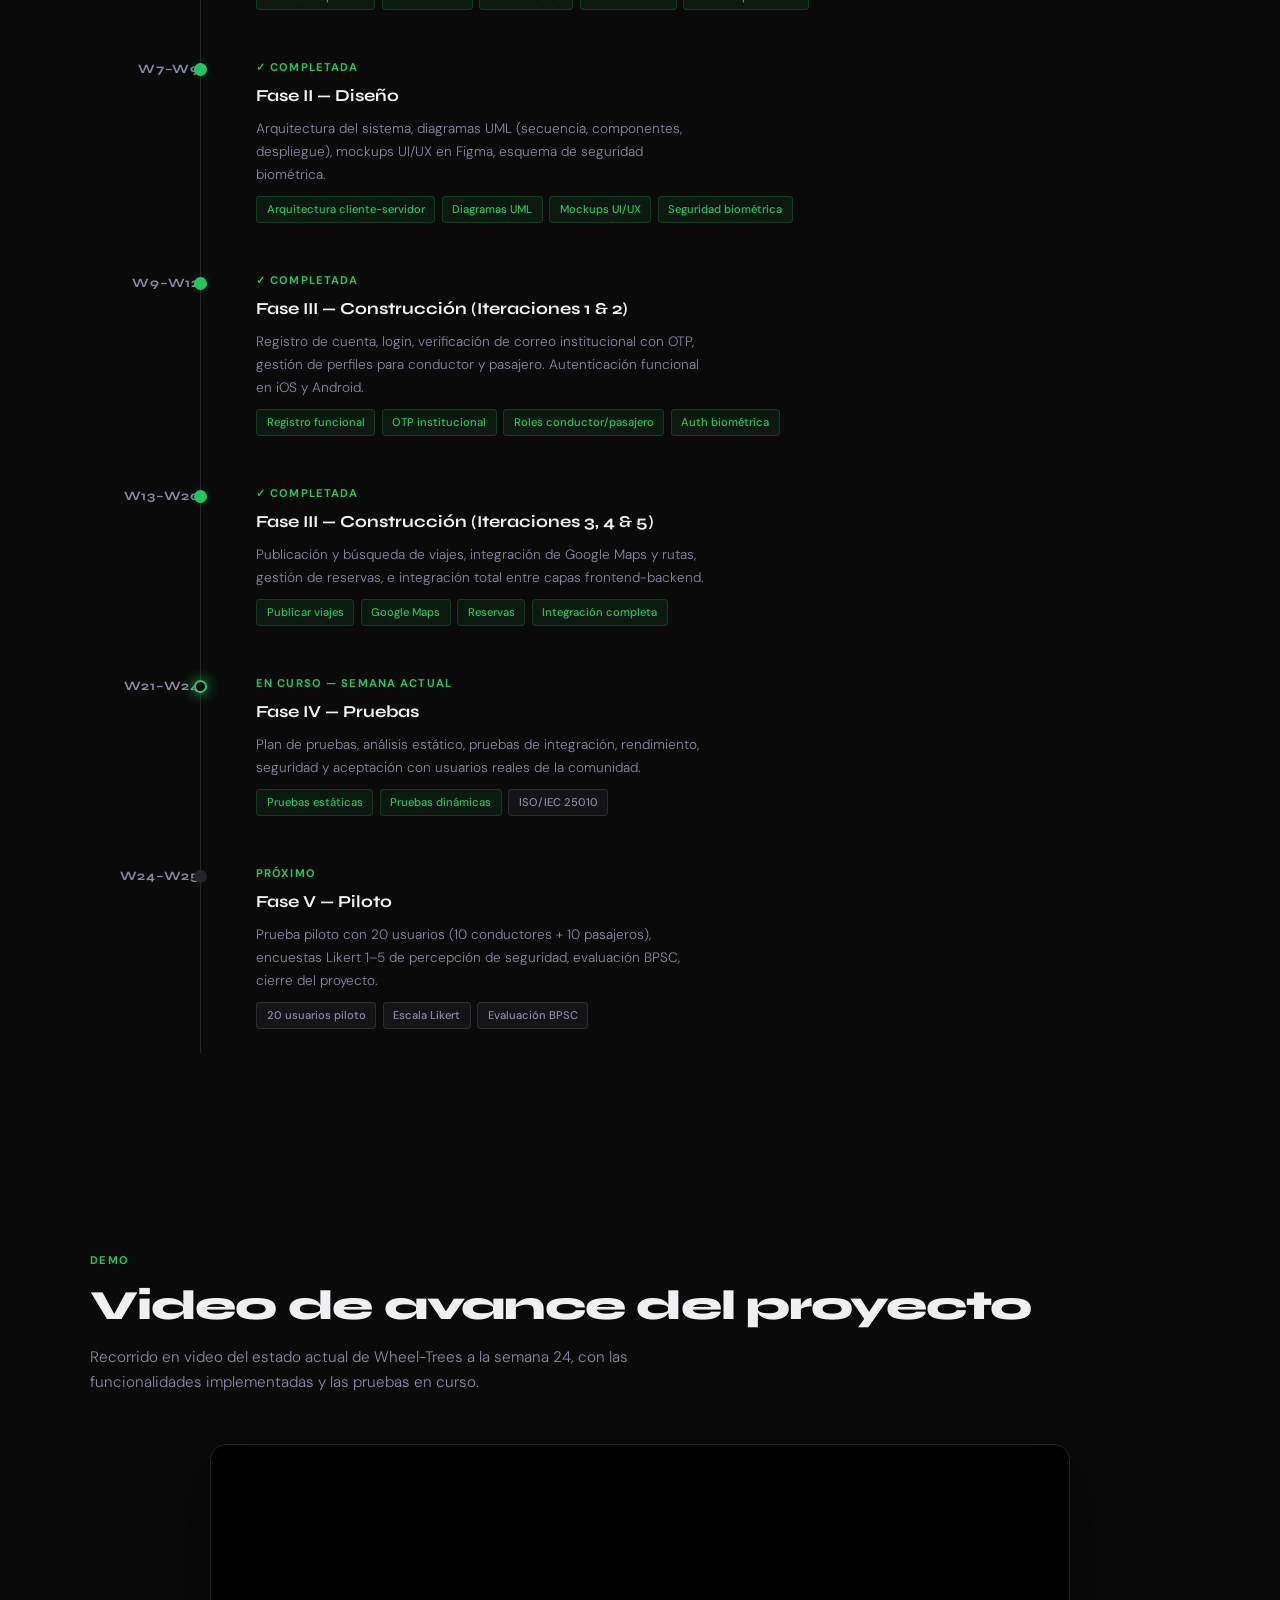
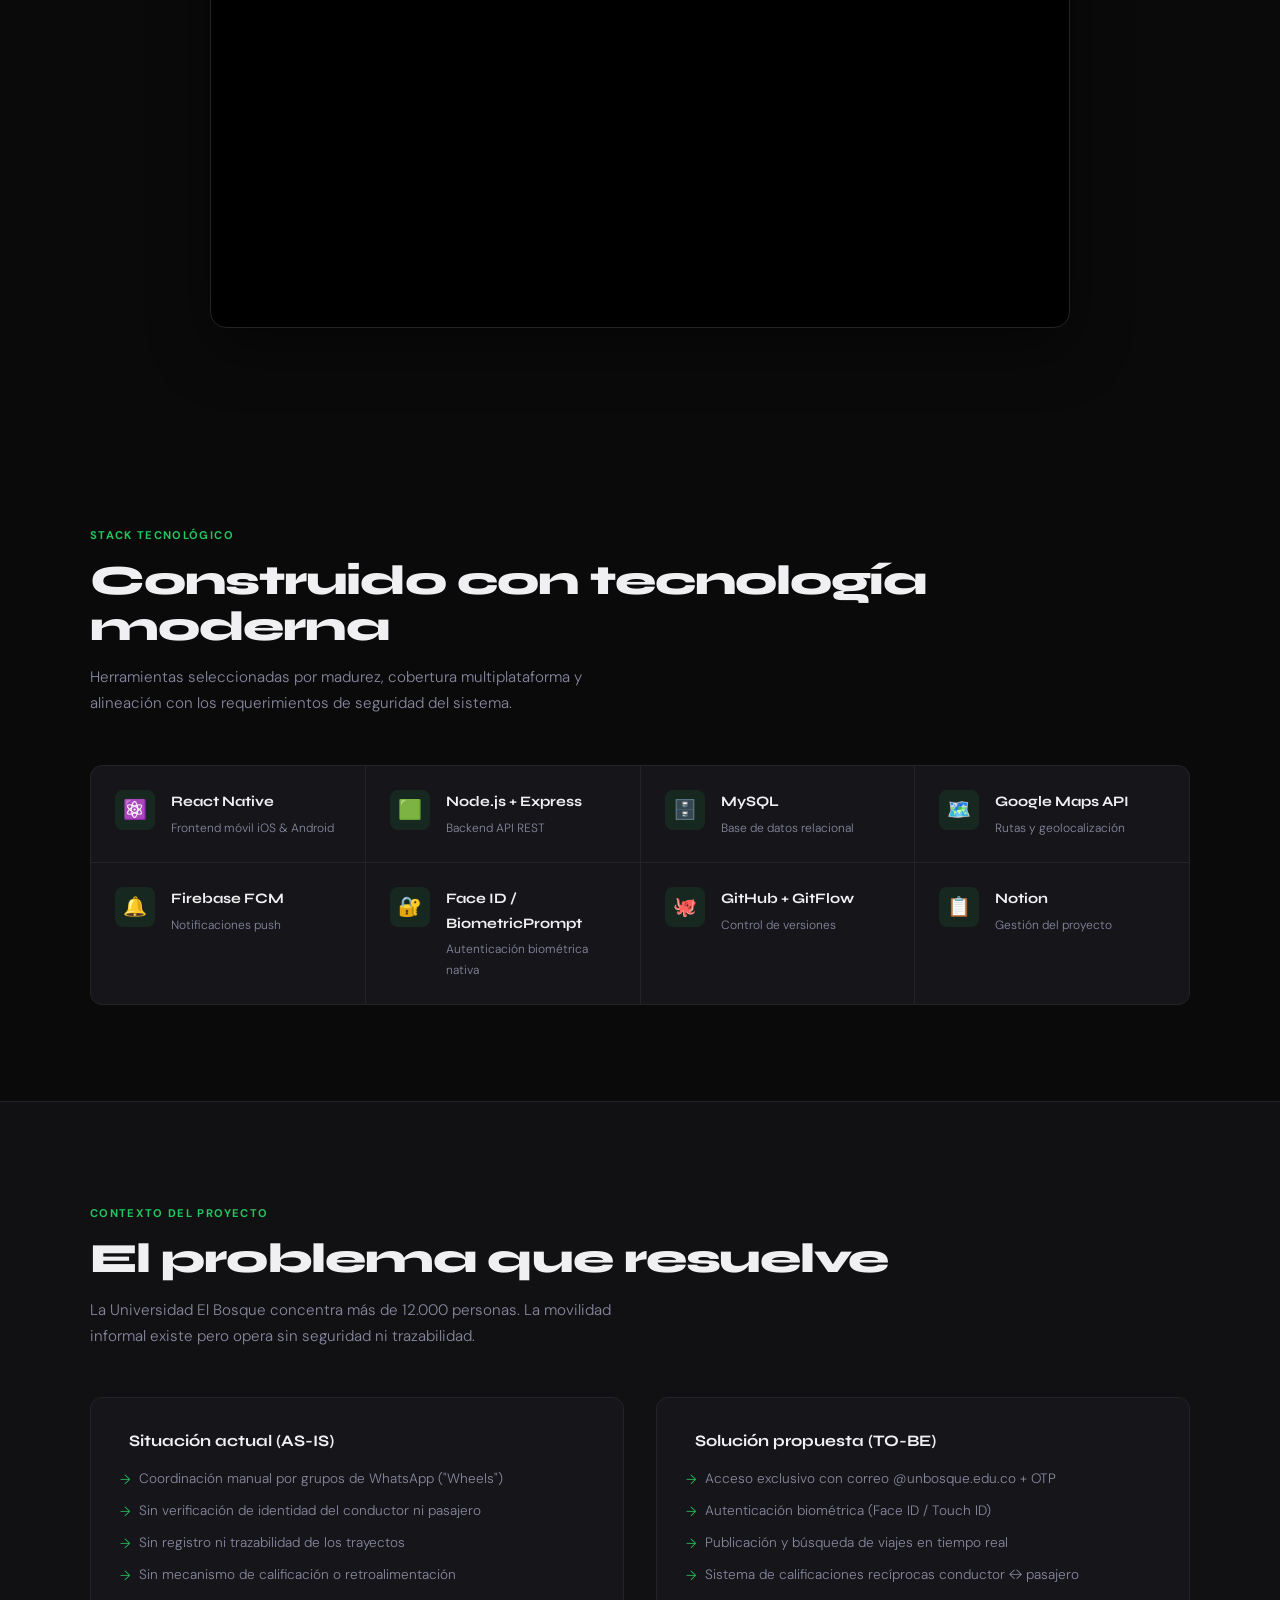
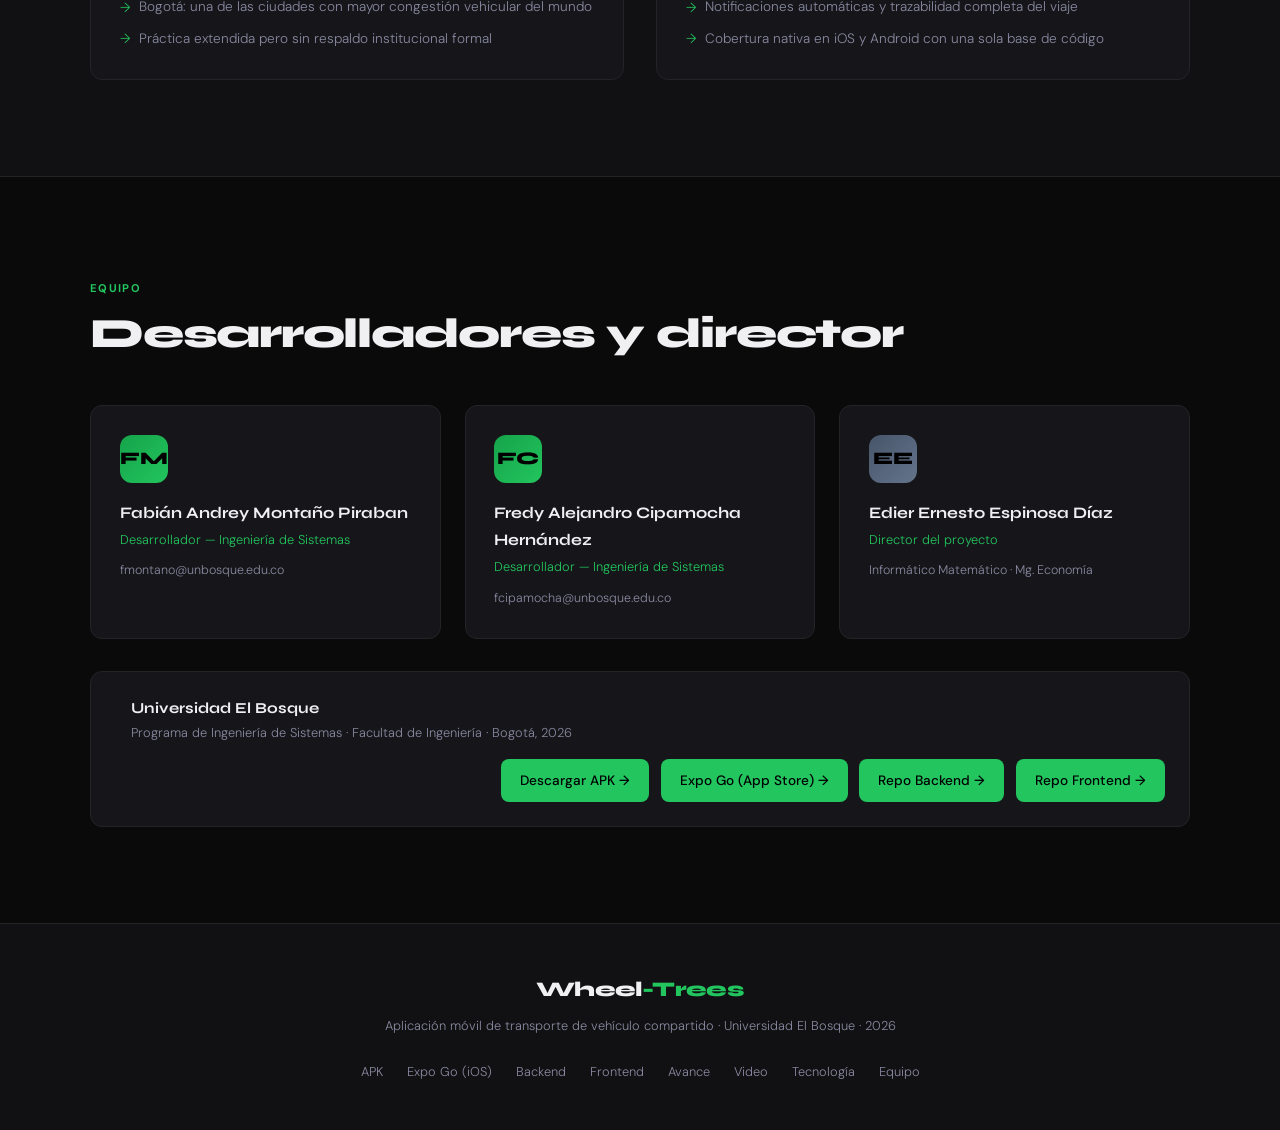
==== commit 311ac774: "Replace index.html" ====
--- a/index.html
+++ b/index.html
@@ -1,1184 +1,1208 @@
 <!DOCTYPE html>
 <html lang="es">
 <head>
-  <meta charset="UTF-8" />
-  <meta name="viewport" content="width=device-width, initial-scale=1.0" />
-  <title>Wheel-Trees — Aplicación Móvil de Transporte Compartido</title>
-  <link href="https://fonts.googleapis.com/css2?family=Syne:wght@400;600;700;800&family=DM+Sans:ital,wght@0,300;0,400;0,500;1,300&display=swap" rel="stylesheet" />
-  <style>
-    *, *::before, *::after { box-sizing: border-box; margin: 0; padding: 0; }
-
-    :root {
-      --bg:        #0a0a0b;
-      --surface:   #111113;
-      --card:      #16161a;
-      --border:    #242428;
-      --green:     #22c55e;
-      --green-dim: #16a34a;
-      --green-glow:#22c55e33;
-      --text:      #f0f0f2;
-      --muted:     #8888a0;
-      --accent:    #34d399;
-    }
-
-    html { scroll-behavior: smooth; }
-
-    body {
-      background: var(--bg);
-      color: var(--text);
-      font-family: 'DM Sans', sans-serif;
-      font-weight: 300;
-      line-height: 1.7;
-      overflow-x: hidden;
-    }
-
-    /* ─── NOISE TEXTURE OVERLAY ─── */
-    body::before {
-      content: '';
-      position: fixed;
-      inset: 0;
-      background-image: url("data:image/svg+xml,%3Csvg viewBox='0 0 256 256' xmlns='http://www.w3.org/2000/svg'%3E%3Cfilter id='n'%3E%3CfeTurbulence type='fractalNoise' baseFrequency='0.9' numOctaves='4' stitchTiles='stitch'/%3E%3C/filter%3E%3Crect width='100%25' height='100%25' filter='url(%23n)' opacity='0.04'/%3E%3C/svg%3E");
-      pointer-events: none;
-      z-index: 9999;
-      opacity: .5;
-    }
-
-    /* ─── HEADER / NAV ─── */
-    nav {
-      position: fixed;
-      top: 0; left: 0; right: 0;
-      z-index: 100;
-      display: flex;
-      align-items: center;
-      justify-content: space-between;
-      padding: 1.2rem 5vw;
-      background: rgba(10,10,11,.82);
-      backdrop-filter: blur(16px);
-      border-bottom: 1px solid var(--border);
-    }
-
-    .logo {
-      display: flex;
-      align-items: center;
-      gap: .65rem;
-      font-family: 'Syne', sans-serif;
-      font-weight: 800;
-      font-size: 1.15rem;
-      letter-spacing: -.02em;
-      color: var(--text);
-      text-decoration: none;
-    }
-
-    .logo-icon {
-      width: 32px; height: 32px;
-      background: var(--green);
-      border-radius: 8px;
-      display: grid;
-      place-items: center;
-      font-size: 1rem;
-    }
-
-    .nav-links {
-      display: flex;
-      gap: 2rem;
-      list-style: none;
-    }
-
-    .nav-links a {
-      color: var(--muted);
-      text-decoration: none;
-      font-size: .85rem;
-      font-weight: 400;
-      letter-spacing: .04em;
-      text-transform: uppercase;
-      transition: color .2s;
-    }
-    .nav-links a:hover { color: var(--green); }
-
-    .nav-cta {
-      display: flex;
-      align-items: center;
-      gap: .5rem;
-      padding: .55rem 1.2rem;
-      background: var(--green);
-      color: #000 !important;
-      border-radius: 6px;
-      font-weight: 500 !important;
-      text-transform: none !important;
-      font-size: .85rem !important;
-      letter-spacing: 0 !important;
-      transition: background .2s, transform .15s !important;
-    }
-    .nav-cta:hover { background: var(--accent) !important; transform: translateY(-1px); color: #000 !important; }
-
-    /* ─── HERO ─── */
-    .hero {
-      min-height: 100vh;
-      display: flex;
-      flex-direction: column;
-      align-items: center;
-      justify-content: center;
-      text-align: center;
-      padding: 8rem 5vw 5rem;
-      position: relative;
-      overflow: hidden;
-    }
-
-    .hero-glow {
-      position: absolute;
-      top: 20%;
-      left: 50%;
-      transform: translateX(-50%);
-      width: 600px;
-      height: 600px;
-      background: radial-gradient(ellipse, rgba(34,197,94,.12) 0%, transparent 70%);
-      pointer-events: none;
-    }
-
-    .hero-grid {
-      position: absolute;
-      inset: 0;
-      background-image:
-        linear-gradient(var(--border) 1px, transparent 1px),
-        linear-gradient(90deg, var(--border) 1px, transparent 1px);
-      background-size: 60px 60px;
-      mask-image: radial-gradient(ellipse 80% 60% at 50% 40%, black 30%, transparent 100%);
-      opacity: .4;
-      pointer-events: none;
-    }
-
-    .badge {
-      display: inline-flex;
-      align-items: center;
-      gap: .45rem;
-      padding: .35rem .9rem;
-      background: rgba(34,197,94,.1);
-      border: 1px solid rgba(34,197,94,.25);
-      border-radius: 100px;
-      font-size: .75rem;
-      font-weight: 500;
-      color: var(--green);
-      letter-spacing: .06em;
-      text-transform: uppercase;
-      margin-bottom: 1.8rem;
-      animation: fadeUp .6s ease both;
-    }
-
-    .badge-dot {
-      width: 6px; height: 6px;
-      background: var(--green);
-      border-radius: 50%;
-      animation: pulse 2s infinite;
-    }
-
-    @keyframes pulse {
-      0%,100% { opacity: 1; transform: scale(1); }
-      50% { opacity: .5; transform: scale(.8); }
-    }
-
-    h1 {
-      font-family: 'Syne', sans-serif;
-      font-weight: 800;
-      font-size: clamp(3rem, 7vw, 5.5rem);
-      line-height: 1.0;
-      letter-spacing: -.04em;
-      margin-bottom: 1.5rem;
-      animation: fadeUp .6s .1s ease both;
-    }
-
-    h1 span { color: var(--green); }
-
-    .hero-sub {
-      max-width: 52ch;
-      color: var(--muted);
-      font-size: 1.05rem;
-      font-weight: 400;
-      margin-bottom: 2.5rem;
-      animation: fadeUp .6s .2s ease both;
-    }
-
-    .hero-actions {
-      display: flex;
-      gap: 1rem;
-      flex-wrap: wrap;
-      justify-content: center;
-      animation: fadeUp .6s .3s ease both;
-    }
-
-    .btn-primary {
-      display: inline-flex;
-      align-items: center;
-      gap: .5rem;
-      padding: .8rem 1.8rem;
-      background: var(--green);
-      color: #000;
-      border-radius: 8px;
-      font-weight: 500;
-      font-size: .95rem;
-      text-decoration: none;
-      transition: background .2s, transform .15s, box-shadow .2s;
-      box-shadow: 0 0 0 0 var(--green-glow);
-    }
-    .btn-primary:hover {
-      background: var(--accent);
-      transform: translateY(-2px);
-      box-shadow: 0 8px 30px var(--green-glow);
-    }
-
-    .btn-secondary {
-      display: inline-flex;
-      align-items: center;
-      gap: .5rem;
-      padding: .8rem 1.8rem;
-      background: transparent;
-      color: var(--text);
-      border: 1px solid var(--border);
-      border-radius: 8px;
-      font-weight: 400;
-      font-size: .95rem;
-      text-decoration: none;
-      transition: border-color .2s, transform .15s;
-    }
-    .btn-secondary:hover { border-color: var(--green); color: var(--green); transform: translateY(-2px); }
-
-    @keyframes fadeUp {
-      from { opacity: 0; transform: translateY(20px); }
-      to   { opacity: 1; transform: translateY(0); }
-    }
-
-    /* ─── PROGRESS STRIP ─── */
-    .progress-strip {
-      background: var(--surface);
-      border-top: 1px solid var(--border);
-      border-bottom: 1px solid var(--border);
-      padding: 2.5rem 5vw;
-    }
-
-    .progress-inner {
-      max-width: 1100px;
-      margin: 0 auto;
-      display: grid;
-      grid-template-columns: 1fr auto;
-      align-items: center;
-      gap: 3rem;
-    }
-
-    .progress-label {
-      font-family: 'Syne', sans-serif;
-      font-size: .8rem;
-      font-weight: 700;
-      letter-spacing: .1em;
-      text-transform: uppercase;
-      color: var(--green);
-      margin-bottom: .5rem;
-    }
-
-    .progress-title {
-      font-family: 'Syne', sans-serif;
-      font-size: 1.25rem;
-      font-weight: 700;
-      margin-bottom: 1rem;
-    }
-
-    .progress-bar-wrap {
-      background: var(--border);
-      border-radius: 100px;
-      height: 8px;
-      overflow: hidden;
-      max-width: 600px;
-    }
-
-    .progress-bar {
-      height: 100%;
-      width: 96%;
-      background: linear-gradient(90deg, var(--green-dim), var(--green));
-      border-radius: 100px;
-      position: relative;
-      animation: growBar 1.2s .5s cubic-bezier(.22,1,.36,1) both;
-    }
-
-    @keyframes growBar {
-      from { width: 0; }
-      to   { width: 48%; }
-    }
-
-    .progress-bar::after {
-      content: '';
-      position: absolute;
-      right: 0; top: 50%;
-      transform: translateY(-50%);
-      width: 12px; height: 12px;
-      background: var(--green);
-      border-radius: 50%;
-      box-shadow: 0 0 10px var(--green);
-    }
-
-    .progress-stats {
-      display: flex;
-      gap: 2.5rem;
-    }
-
-    .stat {
-      text-align: center;
-    }
-    .stat-num {
-      font-family: 'Syne', sans-serif;
-      font-size: 2rem;
-      font-weight: 800;
-      color: var(--green);
-      line-height: 1;
-    }
-    .stat-lbl {
-      font-size: .75rem;
-      color: var(--muted);
-      margin-top: .2rem;
-    }
-
-    /* ─── SECTION BASE ─── */
-    section { padding: 6rem 5vw; }
-
-    .section-inner { max-width: 1100px; margin: 0 auto; }
-
-    .section-tag {
-      display: inline-block;
-      font-size: .7rem;
-      font-weight: 700;
-      letter-spacing: .12em;
-      text-transform: uppercase;
-      color: var(--green);
-      margin-bottom: .8rem;
-    }
-
-    .section-title {
-      font-family: 'Syne', sans-serif;
-      font-weight: 800;
-      font-size: clamp(1.8rem, 3.5vw, 2.6rem);
-      letter-spacing: -.03em;
-      line-height: 1.1;
-      margin-bottom: 1rem;
-    }
-
-    .section-body {
-      color: var(--muted);
-      max-width: 55ch;
-      font-size: .95rem;
-      margin-bottom: 3rem;
-    }
-
-    /* ─── TIMELINE ─── */
-    .timeline {
-      display: flex;
-      flex-direction: column;
-      gap: 0;
-      position: relative;
-    }
-
-    .timeline::before {
-      content: '';
-      position: absolute;
-      left: 110px;
-      top: 0; bottom: 0;
-      width: 1px;
-      background: var(--border);
-    }
-
-    .tl-item {
-      display: grid;
-      grid-template-columns: 110px 1fr;
-      gap: 2rem;
-      padding: 1.5rem 0;
-      position: relative;
-    }
-
-    .tl-week {
-      font-family: 'Syne', sans-serif;
-      font-size: .8rem;
-      font-weight: 700;
-      color: var(--muted);
-      letter-spacing: .06em;
-      text-align: right;
-      padding-top: .1rem;
-    }
-
-    .tl-dot {
-      position: absolute;
-      left: 104px;
-      top: 1.85rem;
-      width: 13px; height: 13px;
-      border-radius: 50%;
-      background: var(--border);
-      border: 2px solid var(--border);
-      z-index: 1;
-    }
-
-    .tl-item.done .tl-dot {
-      background: var(--green);
-      border-color: var(--green);
-      box-shadow: 0 0 10px var(--green-glow);
-    }
-
-    .tl-item.active .tl-dot {
-      background: var(--bg);
-      border-color: var(--green);
-      box-shadow: 0 0 14px var(--green);
-      animation: dotPulse 2s infinite;
-    }
-
-    @keyframes dotPulse {
-      0%,100% { box-shadow: 0 0 6px var(--green); }
-      50% { box-shadow: 0 0 18px var(--green), 0 0 30px var(--green-glow); }
-    }
-
-    .tl-content {
-      padding-left: 1.5rem;
-    }
-
-    .tl-phase {
-      font-size: .7rem;
-      font-weight: 700;
-      letter-spacing: .1em;
-      text-transform: uppercase;
-      color: var(--green);
-      margin-bottom: .3rem;
-    }
-
-    .tl-name {
-      font-family: 'Syne', sans-serif;
-      font-size: 1.05rem;
-      font-weight: 700;
-      margin-bottom: .4rem;
-    }
-
-    .tl-desc {
-      font-size: .85rem;
-      color: var(--muted);
-      max-width: 50ch;
-    }
-
-    .tl-pills {
-      display: flex;
-      flex-wrap: wrap;
-      gap: .4rem;
-      margin-top: .6rem;
-    }
-
-    .pill {
-      padding: .2rem .6rem;
-      background: rgba(34,197,94,.08);
-      border: 1px solid rgba(34,197,94,.2);
-      border-radius: 4px;
-      font-size: .7rem;
-      font-weight: 500;
-      color: var(--green);
-    }
-
-    .pill.gray {
-      background: rgba(136,136,160,.08);
-      border-color: rgba(136,136,160,.2);
-      color: var(--muted);
-    }
-
-    /* ─── SCREENS SECTION ─── */
-    .screens-section {
-      background: var(--surface);
-      border-top: 1px solid var(--border);
-      border-bottom: 1px solid var(--border);
-    }
-
-    .screens-grid {
-      display: grid;
-      grid-template-columns: repeat(4, 1fr);
-      gap: 1.5rem;
-      margin-top: 3rem;
-    }
-
-    .screen-card {
-      background: var(--card);
-      border: 1px solid var(--border);
-      border-radius: 16px;
-      overflow: hidden;
-      transition: border-color .25s, transform .25s;
-    }
-    .screen-card:hover {
-      border-color: rgba(34,197,94,.35);
-      transform: translateY(-4px);
-    }
-
-    .screen-img-wrap {
-      width: 100%;
-      aspect-ratio: 9/19;
-      overflow: hidden;
-      background: #0d0d10;
-      display: flex;
-      align-items: center;
-      justify-content: center;
-    }
-
-    .screen-img-wrap img {
-      width: 100%;
-      height: 100%;
-      object-fit: cover;
-      object-position: top;
-    }
-
-    .screen-info {
-      padding: 1rem 1.1rem 1.2rem;
-    }
-
-    .screen-label {
-      font-size: .65rem;
-      font-weight: 700;
-      letter-spacing: .1em;
-      text-transform: uppercase;
-      color: var(--green);
-      margin-bottom: .3rem;
-    }
-
-    .screen-name {
-      font-family: 'Syne', sans-serif;
-      font-weight: 700;
-      font-size: .9rem;
-      line-height: 1.2;
-      margin-bottom: .3rem;
-    }
-
-    .screen-desc {
-      font-size: .75rem;
-      color: var(--muted);
-      line-height: 1.5;
-    }
-
-    /* ─── TECH STACK ─── */
-    .tech-grid {
-      display: grid;
-      grid-template-columns: repeat(auto-fill, minmax(220px, 1fr));
-      gap: 1px;
-      background: var(--border);
-      border: 1px solid var(--border);
-      border-radius: 12px;
-      overflow: hidden;
-      margin-top: 3rem;
-    }
-
-    .tech-item {
-      background: var(--card);
-      padding: 1.5rem;
-      display: flex;
-      align-items: flex-start;
-      gap: 1rem;
-    }
-
-    .tech-icon {
-      width: 40px; height: 40px;
-      background: rgba(34,197,94,.1);
-      border-radius: 8px;
-      display: grid;
-      place-items: center;
-      font-size: 1.2rem;
-      flex-shrink: 0;
-    }
-
-    .tech-name {
-      font-family: 'Syne', sans-serif;
-      font-weight: 700;
-      font-size: .9rem;
-      margin-bottom: .2rem;
-    }
-
-    .tech-role {
-      font-size: .75rem;
-      color: var(--muted);
-    }
-
-    /* ─── CONTEXT SECTION ─── */
-    .context-grid {
-      display: grid;
-      grid-template-columns: 1fr 1fr;
-      gap: 2rem;
-      margin-top: 3rem;
-    }
-
-    .context-card {
-      background: var(--card);
-      border: 1px solid var(--border);
-      border-radius: 12px;
-      padding: 1.8rem;
-    }
-
-    .context-card-title {
-      font-family: 'Syne', sans-serif;
-      font-weight: 700;
-      font-size: 1rem;
-      margin-bottom: .8rem;
-      display: flex;
-      align-items: center;
-      gap: .6rem;
-    }
-
-    .context-card-title span {
-      font-size: 1.2rem;
-    }
-
-    .context-list {
-      list-style: none;
-      display: flex;
-      flex-direction: column;
-      gap: .5rem;
-    }
-
-    .context-list li {
-      display: flex;
-      gap: .6rem;
-      font-size: .85rem;
-      color: var(--muted);
-      align-items: flex-start;
-    }
-
-    .context-list li::before {
-      content: '→';
-      color: var(--green);
-      flex-shrink: 0;
-      margin-top: .05rem;
-    }
-
-    /* ─── TEAM ─── */
-    .team-grid {
-      display: grid;
-      grid-template-columns: repeat(auto-fill, minmax(260px, 1fr));
-      gap: 1.5rem;
-      margin-top: 3rem;
-    }
-
-    .team-card {
-      background: var(--card);
-      border: 1px solid var(--border);
-      border-radius: 12px;
-      padding: 1.8rem;
-      transition: border-color .25s;
-    }
-    .team-card:hover { border-color: rgba(34,197,94,.35); }
-
-    .team-avatar {
-      width: 48px; height: 48px;
-      background: linear-gradient(135deg, var(--green-dim), var(--green));
-      border-radius: 12px;
-      display: grid;
-      place-items: center;
-      font-family: 'Syne', sans-serif;
-      font-weight: 800;
-      font-size: 1.1rem;
-      color: #000;
-      margin-bottom: 1rem;
-    }
-
-    .team-name {
-      font-family: 'Syne', sans-serif;
-      font-weight: 700;
-      font-size: 1rem;
-      margin-bottom: .2rem;
-    }
-
-    .team-role {
-      font-size: .8rem;
-      color: var(--green);
-      margin-bottom: .6rem;
-    }
-
-    .team-email {
-      font-size: .78rem;
-      color: var(--muted);
-    }
-
-    /* ─── FOOTER ─── */
-    footer {
-      background: var(--surface);
-      border-top: 1px solid var(--border);
-      padding: 3rem 5vw;
-      text-align: center;
-    }
-
-    .footer-logo {
-      font-family: 'Syne', sans-serif;
-      font-weight: 800;
-      font-size: 1.3rem;
-      letter-spacing: -.03em;
-      margin-bottom: .5rem;
-    }
-    .footer-logo span { color: var(--green); }
-
-    .footer-sub {
-      font-size: .8rem;
-      color: var(--muted);
-      margin-bottom: 1.5rem;
-    }
-
-    .footer-links {
-      display: flex;
-      justify-content: center;
-      gap: 1.5rem;
-      flex-wrap: wrap;
-    }
-
-    .footer-links a {
-      font-size: .8rem;
-      color: var(--muted);
-      text-decoration: none;
-      transition: color .2s;
-    }
-    .footer-links a:hover { color: var(--green); }
-
-    /* ─── RESPONSIVE ─── */
-    @media (max-width: 768px) {
-      .nav-links { display: none; }
-      .progress-inner { grid-template-columns: 1fr; }
-      .progress-stats { justify-content: center; }
-      .screens-grid { grid-template-columns: repeat(2, 1fr); }
-      .context-grid { grid-template-columns: 1fr; }
-      .timeline::before { left: 70px; }
-      .tl-item { grid-template-columns: 70px 1fr; gap: 1rem; }
-      .tl-dot { left: 64px; }
-    }
-
-    @media (max-width: 480px) {
-      .screens-grid { grid-template-columns: 1fr 1fr; }
-    }
-
-    /* ─── VIDEO SECTION ─── */
-    .video-wrap {
-      position: relative;
-      width: 100%;
-      max-width: 860px;
-      margin: 3rem auto 0;
-      aspect-ratio: 16/9;
-      border-radius: 16px;
-      overflow: hidden;
-      border: 1px solid var(--border);
-      box-shadow: 0 20px 60px rgba(0,0,0,.45);
-      background: #000;
-    }
-    .video-wrap iframe {
-      position: absolute;
-      inset: 0;
-      width: 100%;
-      height: 100%;
-      border: 0;
-    }
-
-    /* ─── SCROLL REVEAL ─── */
-    .reveal {
-      opacity: 0;
-      transform: translateY(24px);
-      transition: opacity .65s ease, transform .65s ease;
-    }
-    .reveal.visible {
-      opacity: 1;
-      transform: none;
-    }
-  </style>
+<meta charset="UTF-8" />
+<meta name="viewport" content="width=device-width, initial-scale=1.0" />
+<title>Wheel-Trees — Aplicación Móvil de Transporte Compartido</title>
+<link href="https://fonts.googleapis.com/css2?family=Syne:wght@400;600;700;800&family=DM+Sans:ital,wght@0,300;0,400;0,500;1,300&display=swap" rel="stylesheet" />
+<style>
+ *, *::before, *::after { box-sizing: border-box; margin: 0; padding: 0; }
+
+ :root {
+ --bg: #0a0a0b;
+ --surface: #111113;
+ --card: #16161a;
+ --border: #242428;
+ --green: #22c55e;
+ --green-dim: #16a34a;
+ --green-glow:#22c55e33;
+ --text: #f0f0f2;
+ --muted: #8888a0;
+ --accent: #34d399;
+ }
+
+ html { scroll-behavior: smooth; }
+
+ body {
+ background: var(--bg);
+ color: var(--text);
+ font-family: 'DM Sans', sans-serif;
+ font-weight: 300;
+ line-height: 1.7;
+ overflow-x: hidden;
+ }
+
+ /* ─── NOISE TEXTURE OVERLAY ─── */
+ body::before {
+ content: '';
+ position: fixed;
+ inset: 0;
+ background-image: url("data:image/svg+xml,%3Csvg viewBox='0 0 256 256' xmlns='http://www.w3.org/2000/svg'%3E%3Cfilter id='n'%3E%3CfeTurbulence type='fractalNoise' baseFrequency='0.9' numOctaves='4' stitchTiles='stitch'/%3E%3C/filter%3E%3Crect width='100%25' height='100%25' filter='url(%23n)' opacity='0.04'/%3E%3C/svg%3E");
+ pointer-events: none;
+ z-index: 9999;
+ opacity: .5;
+ }
+
+ /* ─── HEADER / NAV ─── */
+ nav {
+ position: fixed;
+ top: 0; left: 0; right: 0;
+ z-index: 100;
+ display: flex;
+ align-items: center;
+ justify-content: space-between;
+ padding: 1.2rem 5vw;
+ background: rgba(10,10,11,.82);
+ backdrop-filter: blur(16px);
+ border-bottom: 1px solid var(--border);
+ }
+
+ .logo {
+ display: flex;
+ align-items: center;
+ gap: .65rem;
+ font-family: 'Syne', sans-serif;
+ font-weight: 800;
+ font-size: 1.15rem;
+ letter-spacing: -.02em;
+ color: var(--text);
+ text-decoration: none;
+ }
+
+ .logo-icon {
+ width: 32px; height: 32px;
+ background: var(--green);
+ border-radius: 8px;
+ display: grid;
+ place-items: center;
+ font-size: 1rem;
+ }
+
+ .nav-links {
+ display: flex;
+ gap: 2rem;
+ list-style: none;
+ }
+
+ .nav-links a {
+ color: var(--muted);
+ text-decoration: none;
+ font-size: .85rem;
+ font-weight: 400;
+ letter-spacing: .04em;
+ text-transform: uppercase;
+ transition: color .2s;
+ }
+ .nav-links a:hover { color: var(--green); }
+
+ .nav-cta {
+ display: flex;
+ align-items: center;
+ gap: .5rem;
+ padding: .55rem 1.2rem;
+ background: var(--green);
+ color: #000 !important;
+ border-radius: 6px;
+ font-weight: 500 !important;
+ text-transform: none !important;
+ font-size: .85rem !important;
+ letter-spacing: 0 !important;
+ transition: background .2s, transform .15s !important;
+ }
+ .nav-cta:hover { background: var(--accent) !important; transform: translateY(-1px); color: #000 !important; }
+
+ /* ─── HERO ─── */
+ .hero {
+ min-height: 100vh;
+ display: flex;
+ flex-direction: column;
+ align-items: center;
+ justify-content: center;
+ text-align: center;
+ padding: 8rem 5vw 5rem;
+ position: relative;
+ overflow: hidden;
+ }
+
+ .hero-glow {
+ position: absolute;
+ top: 20%;
+ left: 50%;
+ transform: translateX(-50%);
+ width: 600px;
+ height: 600px;
+ background: radial-gradient(ellipse, rgba(34,197,94,.12) 0%, transparent 70%);
+ pointer-events: none;
+ }
+
+ .hero-grid {
+ position: absolute;
+ inset: 0;
+ background-image:
+ linear-gradient(var(--border) 1px, transparent 1px),
+ linear-gradient(90deg, var(--border) 1px, transparent 1px);
+ background-size: 60px 60px;
+ mask-image: radial-gradient(ellipse 80% 60% at 50% 40%, black 30%, transparent 100%);
+ opacity: .4;
+ pointer-events: none;
+ }
+
+ .badge {
+ display: inline-flex;
+ align-items: center;
+ gap: .45rem;
+ padding: .35rem .9rem;
+ background: rgba(34,197,94,.1);
+ border: 1px solid rgba(34,197,94,.25);
+ border-radius: 100px;
+ font-size: .75rem;
+ font-weight: 500;
+ color: var(--green);
+ letter-spacing: .06em;
+ text-transform: uppercase;
+ margin-bottom: 1.8rem;
+ animation: fadeUp .6s ease both;
+ }
+
+ .badge-dot {
+ width: 6px; height: 6px;
+ background: var(--green);
+ border-radius: 50%;
+ animation: pulse 2s infinite;
+ }
+
+ @keyframes pulse {
+ 0%,100% { opacity: 1; transform: scale(1); }
+ 50% { opacity: .5; transform: scale(.8); }
+ }
+
+ h1 {
+ font-family: 'Syne', sans-serif;
+ font-weight: 800;
+ font-size: clamp(3rem, 7vw, 5.5rem);
+ line-height: 1.0;
+ letter-spacing: -.04em;
+ margin-bottom: 1.5rem;
+ animation: fadeUp .6s .1s ease both;
+ }
+
+ h1 span { color: var(--green); }
+
+ .hero-sub {
+ max-width: 52ch;
+ color: var(--muted);
+ font-size: 1.05rem;
+ font-weight: 400;
+ margin-bottom: 2.5rem;
+ animation: fadeUp .6s .2s ease both;
+ }
+
+ .hero-actions {
+ display: flex;
+ gap: 1rem;
+ flex-wrap: wrap;
+ justify-content: center;
+ animation: fadeUp .6s .3s ease both;
+ }
+
+ .btn-primary {
+ display: inline-flex;
+ align-items: center;
+ gap: .5rem;
+ padding: .8rem 1.8rem;
+ background: var(--green);
+ color: #000;
+ border-radius: 8px;
+ font-weight: 500;
+ font-size: .95rem;
+ text-decoration: none;
+ transition: background .2s, transform .15s, box-shadow .2s;
+ box-shadow: 0 0 0 0 var(--green-glow);
+ }
+ .btn-primary:hover {
+ background: var(--accent);
+ transform: translateY(-2px);
+ box-shadow: 0 8px 30px var(--green-glow);
+ }
+
+ .btn-secondary {
+ display: inline-flex;
+ align-items: center;
+ gap: .5rem;
+ padding: .8rem 1.8rem;
+ background: transparent;
+ color: var(--text);
+ border: 1px solid var(--border);
+ border-radius: 8px;
+ font-weight: 400;
+ font-size: .95rem;
+ text-decoration: none;
+ transition: border-color .2s, transform .15s;
+ }
+ .btn-secondary:hover { border-color: var(--green); color: var(--green); transform: translateY(-2px); }
+
+ @keyframes fadeUp {
+ from { opacity: 0; transform: translateY(20px); }
+ to { opacity: 1; transform: translateY(0); }
+ }
+
+ /* ─── PROGRESS STRIP ─── */
+ .progress-strip {
+ background: var(--surface);
+ border-top: 1px solid var(--border);
+ border-bottom: 1px solid var(--border);
+ padding: 2.5rem 5vw;
+ }
+
+ .progress-inner {
+ max-width: 1100px;
+ margin: 0 auto;
+ display: grid;
+ grid-template-columns: 1fr auto;
+ align-items: center;
+ gap: 3rem;
+ }
+
+ .progress-label {
+ font-family: 'Syne', sans-serif;
+ font-size: .8rem;
+ font-weight: 700;
+ letter-spacing: .1em;
+ text-transform: uppercase;
+ color: var(--green);
+ margin-bottom: .5rem;
+ }
+
+ .progress-title {
+ font-family: 'Syne', sans-serif;
+ font-size: 1.25rem;
+ font-weight: 700;
+ margin-bottom: 1rem;
+ }
+
+ .progress-bar-wrap {
+ background: var(--border);
+ border-radius: 100px;
+ height: 8px;
+ overflow: hidden;
+ max-width: 600px;
+ }
+
+ .progress-bar {
+ height: 100%;
+ width: 96%;
+ background: linear-gradient(90deg, var(--green-dim), var(--green));
+ border-radius: 100px;
+ position: relative;
+ animation: growBar 1.2s .5s cubic-bezier(.22,1,.36,1) both;
+ }
+
+ @keyframes growBar {
+ from { width: 0; }
+ to { width: 48%; }
+ }
+
+ .progress-bar::after {
+ content: '';
+ position: absolute;
+ right: 0; top: 50%;
+ transform: translateY(-50%);
+ width: 12px; height: 12px;
+ background: var(--green);
+ border-radius: 50%;
+ box-shadow: 0 0 10px var(--green);
+ }
+
+ .progress-stats {
+ display: flex;
+ gap: 2.5rem;
+ }
+
+ .stat {
+ text-align: center;
+ }
+ .stat-num {
+ font-family: 'Syne', sans-serif;
+ font-size: 2rem;
+ font-weight: 800;
+ color: var(--green);
+ line-height: 1;
+ }
+ .stat-lbl {
+ font-size: .75rem;
+ color: var(--muted);
+ margin-top: .2rem;
+ }
+
+ /* ─── SECTION BASE ─── */
+ section { padding: 6rem 5vw; }
+
+ .section-inner { max-width: 1100px; margin: 0 auto; }
+
+ .section-tag {
+ display: inline-block;
+ font-size: .7rem;
+ font-weight: 700;
+ letter-spacing: .12em;
+ text-transform: uppercase;
+ color: var(--green);
+ margin-bottom: .8rem;
+ }
+
+ .section-title {
+ font-family: 'Syne', sans-serif;
+ font-weight: 800;
+ font-size: clamp(1.8rem, 3.5vw, 2.6rem);
+ letter-spacing: -.03em;
+ line-height: 1.1;
+ margin-bottom: 1rem;
+ }
+
+ .section-body {
+ color: var(--muted);
+ max-width: 55ch;
+ font-size: .95rem;
+ margin-bottom: 3rem;
+ }
+
+ /* ─── TIMELINE ─── */
+ .timeline {
+ display: flex;
+ flex-direction: column;
+ gap: 0;
+ position: relative;
+ }
+
+ .timeline::before {
+ content: '';
+ position: absolute;
+ left: 110px;
+ top: 0; bottom: 0;
+ width: 1px;
+ background: var(--border);
+ }
+
+ .tl-item {
+ display: grid;
+ grid-template-columns: 110px 1fr;
+ gap: 2rem;
+ padding: 1.5rem 0;
+ position: relative;
+ }
+
+ .tl-week {
+ font-family: 'Syne', sans-serif;
+ font-size: .8rem;
+ font-weight: 700;
+ color: var(--muted);
+ letter-spacing: .06em;
+ text-align: right;
+ padding-top: .1rem;
+ }
+
+ .tl-dot {
+ position: absolute;
+ left: 104px;
+ top: 1.85rem;
+ width: 13px; height: 13px;
+ border-radius: 50%;
+ background: var(--border);
+ border: 2px solid var(--border);
+ z-index: 1;
+ }
+
+ .tl-item.done .tl-dot {
+ background: var(--green);
+ border-color: var(--green);
+ box-shadow: 0 0 10px var(--green-glow);
+ }
+
+ .tl-item.active .tl-dot {
+ background: var(--bg);
+ border-color: var(--green);
+ box-shadow: 0 0 14px var(--green);
+ animation: dotPulse 2s infinite;
+ }
+
+ @keyframes dotPulse {
+ 0%,100% { box-shadow: 0 0 6px var(--green); }
+ 50% { box-shadow: 0 0 18px var(--green), 0 0 30px var(--green-glow); }
+ }
+
+ .tl-content {
+ padding-left: 1.5rem;
+ }
+
+ .tl-phase {
+ font-size: .7rem;
+ font-weight: 700;
+ letter-spacing: .1em;
+ text-transform: uppercase;
+ color: var(--green);
+ margin-bottom: .3rem;
+ }
+
+ .tl-name {
+ font-family: 'Syne', sans-serif;
+ font-size: 1.05rem;
+ font-weight: 700;
+ margin-bottom: .4rem;
+ }
+
+ .tl-desc {
+ font-size: .85rem;
+ color: var(--muted);
+ max-width: 50ch;
+ }
+
+ .tl-pills {
+ display: flex;
+ flex-wrap: wrap;
+ gap: .4rem;
+ margin-top: .6rem;
+ }
+
+ .pill {
+ padding: .2rem .6rem;
+ background: rgba(34,197,94,.08);
+ border: 1px solid rgba(34,197,94,.2);
+ border-radius: 4px;
+ font-size: .7rem;
+ font-weight: 500;
+ color: var(--green);
+ }
+
+ .pill.gray {
+ background: rgba(136,136,160,.08);
+ border-color: rgba(136,136,160,.2);
+ color: var(--muted);
+ }
+
+ /* ─── SCREENS SECTION ─── */
+ .screens-section {
+ background: var(--surface);
+ border-top: 1px solid var(--border);
+ border-bottom: 1px solid var(--border);
+ }
+
+ .screens-grid {
+ display: grid;
+ grid-template-columns: repeat(4, 1fr);
+ gap: 1.5rem;
+ margin-top: 3rem;
+ }
+
+ .screen-card {
+ background: var(--card);
+ border: 1px solid var(--border);
+ border-radius: 16px;
+ overflow: hidden;
+ transition: border-color .25s, transform .25s;
+ }
+ .screen-card:hover {
+ border-color: rgba(34,197,94,.35);
+ transform: translateY(-4px);
+ }
+
+ .screen-img-wrap {
+ width: 100%;
+ aspect-ratio: 9/19;
+ overflow: hidden;
+ background: #0d0d10;
+ display: flex;
+ align-items: center;
+ justify-content: center;
+ }
+
+ .screen-img-wrap img {
+ width: 100%;
+ height: 100%;
+ object-fit: cover;
+ object-position: top;
+ }
+
+ .screen-info {
+ padding: 1rem 1.1rem 1.2rem;
+ }
+
+ .screen-label {
+ font-size: .65rem;
+ font-weight: 700;
+ letter-spacing: .1em;
+ text-transform: uppercase;
+ color: var(--green);
+ margin-bottom: .3rem;
+ }
+
+ .screen-name {
+ font-family: 'Syne', sans-serif;
+ font-weight: 700;
+ font-size: .9rem;
+ line-height: 1.2;
+ margin-bottom: .3rem;
+ }
+
+ .screen-desc {
+ font-size: .75rem;
+ color: var(--muted);
+ line-height: 1.5;
+ }
+
+ /* ─── TECH STACK ─── */
+ .tech-grid {
+ display: grid;
+ grid-template-columns: repeat(auto-fill, minmax(220px, 1fr));
+ gap: 1px;
+ background: var(--border);
+ border: 1px solid var(--border);
+ border-radius: 12px;
+ overflow: hidden;
+ margin-top: 3rem;
+ }
+
+ .tech-item {
+ background: var(--card);
+ padding: 1.5rem;
+ display: flex;
+ align-items: flex-start;
+ gap: 1rem;
+ }
+
+ .tech-icon {
+ width: 40px; height: 40px;
+ background: rgba(34,197,94,.1);
+ border-radius: 8px;
+ display: grid;
+ place-items: center;
+ font-size: 1.2rem;
+ flex-shrink: 0;
+ }
+
+ .tech-name {
+ font-family: 'Syne', sans-serif;
+ font-weight: 700;
+ font-size: .9rem;
+ margin-bottom: .2rem;
+ }
+
+ .tech-role {
+ font-size: .75rem;
+ color: var(--muted);
+ }
+
+ /* ─── CONTEXT SECTION ─── */
+ .context-grid {
+ display: grid;
+ grid-template-columns: 1fr 1fr;
+ gap: 2rem;
+ margin-top: 3rem;
+ }
+
+ .context-card {
+ background: var(--card);
+ border: 1px solid var(--border);
+ border-radius: 12px;
+ padding: 1.8rem;
+ }
+
+ .context-card-title {
+ font-family: 'Syne', sans-serif;
+ font-weight: 700;
+ font-size: 1rem;
+ margin-bottom: .8rem;
+ display: flex;
+ align-items: center;
+ gap: .6rem;
+ }
+
+ .context-card-title span {
+ font-size: 1.2rem;
+ }
+
+ .context-list {
+ list-style: none;
+ display: flex;
+ flex-direction: column;
+ gap: .5rem;
+ }
+
+ .context-list li {
+ display: flex;
+ gap: .6rem;
+ font-size: .85rem;
+ color: var(--muted);
+ align-items: flex-start;
+ }
+
+ .context-list li::before {
+ content: '→';
+ color: var(--green);
+ flex-shrink: 0;
+ margin-top: .05rem;
+ }
+
+ /* ─── TEAM ─── */
+ .team-grid {
+ display: grid;
+ grid-template-columns: repeat(auto-fill, minmax(260px, 1fr));
+ gap: 1.5rem;
+ margin-top: 3rem;
+ }
+
+ .team-card {
+ background: var(--card);
+ border: 1px solid var(--border);
+ border-radius: 12px;
+ padding: 1.8rem;
+ transition: border-color .25s;
+ }
+ .team-card:hover { border-color: rgba(34,197,94,.35); }
+
+ .team-avatar {
+ width: 48px; height: 48px;
+ background: linear-gradient(135deg, var(--green-dim), var(--green));
+ border-radius: 12px;
+ display: grid;
+ place-items: center;
+ font-family: 'Syne', sans-serif;
+ font-weight: 800;
+ font-size: 1.1rem;
+ color: #000;
+ margin-bottom: 1rem;
+ }
+
+ .team-name {
+ font-family: 'Syne', sans-serif;
+ font-weight: 700;
+ font-size: 1rem;
+ margin-bottom: .2rem;
+ }
+
+ .team-role {
+ font-size: .8rem;
+ color: var(--green);
+ margin-bottom: .6rem;
+ }
+
+ .team-email {
+ font-size: .78rem;
+ color: var(--muted);
+ }
+
+ /* ─── FOOTER ─── */
+ footer {
+ background: var(--surface);
+ border-top: 1px solid var(--border);
+ padding: 3rem 5vw;
+ text-align: center;
+ }
+
+ .footer-logo {
+ font-family: 'Syne', sans-serif;
+ font-weight: 800;
+ font-size: 1.3rem;
+ letter-spacing: -.03em;
+ margin-bottom: .5rem;
+ }
+ .footer-logo span { color: var(--green); }
+
+ .footer-sub {
+ font-size: .8rem;
+ color: var(--muted);
+ margin-bottom: 1.5rem;
+ }
+
+ .footer-links {
+ display: flex;
+ justify-content: center;
+ gap: 1.5rem;
+ flex-wrap: wrap;
+ }
+
+ .footer-links a {
+ font-size: .8rem;
+ color: var(--muted);
+ text-decoration: none;
+ transition: color .2s;
+ }
+ .footer-links a:hover { color: var(--green); }
+
+ /* ─── RESPONSIVE ─── */
+ @media (max-width: 768px) {
+ .nav-links { display: none; }
+ .progress-inner { grid-template-columns: 1fr; }
+ .progress-stats { justify-content: center; }
+ .screens-grid { grid-template-columns: repeat(2, 1fr); }
+ .context-grid { grid-template-columns: 1fr; }
+ .timeline::before { left: 70px; }
+ .tl-item { grid-template-columns: 70px 1fr; gap: 1rem; }
+ .tl-dot { left: 64px; }
+ }
+
+ @media (max-width: 480px) {
+ .screens-grid { grid-template-columns: 1fr 1fr; }
+ }
+
+ /* ─── VIDEO SECTION ─── */
+ .video-wrap {
+ position: relative;
+ width: 100%;
+ max-width: 860px;
+ margin: 3rem auto 0;
+ aspect-ratio: 16/9;
+ border-radius: 16px;
+ overflow: hidden;
+ border: 1px solid var(--border);
+ box-shadow: 0 20px 60px rgba(0,0,0,.45);
+ background: #000;
+ }
+ .video-wrap iframe {
+ position: absolute;
+ inset: 0;
+ width: 100%;
+ height: 100%;
+ border: 0;
+ }
+
+ /* ─── SCROLL REVEAL ─── */
+ .reveal {
+ opacity: 0;
+ transform: translateY(24px);
+ transition: opacity .65s ease, transform .65s ease;
+ }
+ .reveal.visible {
+ opacity: 1;
+ transform: none;
+ }
+</style>
 </head>
 <body>
 
 <!-- NAV -->
 <nav>
-  <a href="#" class="logo">
-    <div class="logo-icon">🌳</div>
-    Wheel-Trees
-  </a>
-  <ul class="nav-links">
-    <li><a href="#avance">Avance</a></li>
-    <li><a href="#video">Video</a></li>
-    <li><a href="#tecnologia">Tecnología</a></li>
-    <li><a href="#equipo">Equipo</a></li>
-    <li>
-      <a href="https://github.com/FmontanoUEB/WheelTrees" target="_blank" class="nav-cta">
-        Backend
-      </a>
-    </li>
-    <li>
-      <a href="https://github.com/Alejandrohzz/wheeltreesFrontend" target="_blank" class="nav-cta">
-        Frontend
-      </a>
-    </li>
-  </ul>
+<a href="#" class="logo">
+<div class="logo-icon"></div>
+ Wheel-Trees
+</a>
+<ul class="nav-links">
+<li><a href="#avance">Avance</a></li>
+<li><a href="#video">Video</a></li>
+<li><a href="#tecnologia">Tecnología</a></li>
+<li><a href="#equipo">Equipo</a></li>
+<li>
+<a href="https://github.com/FmontanoUEB/WheelTrees" target="_blank" class="nav-cta">
+ Backend
+</a>
+</li>
+<li>
+<a href="https://github.com/Alejandrohzz/wheeltreesFrontend" target="_blank" class="nav-cta">
+ Frontend
+</a>
+</li>
+<li>
+<a href="https://drive.google.com/drive/folders/1lpk2eqQ-wq_g2GHJ1d1L5tcOdN7jb3A3?usp=sharing" target="_blank" class="nav-cta">
+ APK
+</a>
+</li>
+<li>
+<a href="https://apps.apple.com/app/expo-go/id982107779" target="_blank" class="nav-cta">
+ Expo Go
+</a>
+</li>
+</ul>
 </nav>
 
 <!-- HERO -->
 <section class="hero">
-  <div class="hero-grid"></div>
-  <div class="hero-glow"></div>
-
-  <div class="badge">
-    <span class="badge-dot"></span>
-    En construcción · Semana 24 / 25
-  </div>
-
-  <h1>
-    Movilidad<br/>
-    universitaria<br/>
-    <span>rediseñada.</span>
-  </h1>
-
-  <p class="hero-sub">
-    Wheel-Trees es una aplicación móvil multiplataforma de transporte compartido exclusiva para la comunidad de la Universidad El Bosque, con verificación biométrica e institucional.
-  </p>
-
-  <div class="hero-actions">
-    <a href="https://github.com/FmontanoUEB/WheelTrees" target="_blank" class="btn-primary">
-      Backend →
-    </a>
-    <a href="https://github.com/Alejandrohzz/wheeltreesFrontend" target="_blank" class="btn-primary">
-      Frontend →
-    </a>
-    <a href="#avance" class="btn-secondary">
-      Ver avances ↓
-    </a>
-  </div>
+<div class="hero-grid"></div>
+<div class="hero-glow"></div>
+
+<div class="badge">
+<span class="badge-dot"></span>
+ En construcción · Semana 24 / 25
+</div>
+
+<h1>
+ Movilidad<br/>
+ universitaria<br/>
+<span>rediseñada.</span>
+</h1>
+
+<p class="hero-sub">
+ Wheel-Trees es una aplicación móvil multiplataforma de transporte compartido exclusiva para la comunidad de la Universidad El Bosque, con verificación biométrica e institucional.
+</p>
+
+<div class="hero-actions">
+<a href="https://drive.google.com/drive/folders/1lpk2eqQ-wq_g2GHJ1d1L5tcOdN7jb3A3?usp=sharing" target="_blank" class="btn-primary">
+ Descargar APK
+</a>
+<a href="https://github.com/FmontanoUEB/WheelTrees" target="_blank" class="btn-secondary">
+ Backend →
+</a>
+<a href="https://github.com/Alejandrohzz/wheeltreesFrontend" target="_blank" class="btn-secondary">
+ Frontend →
+</a>
+<a href="https://apps.apple.com/app/expo-go/id982107779" target="_blank" class="btn-secondary">
+ Expo Go (iOS) →
+</a>
+<a href="#avance" class="btn-secondary">
+ Ver avances ↓
+</a>
+</div>
 </section>
 
 <!-- PROGRESS STRIP -->
 <div class="progress-strip">
-  <div class="progress-inner">
-    <div>
-      <div class="progress-label">Progreso general del proyecto</div>
-      <div class="progress-title">Semana 24 de 25 — Fase IV: Pruebas en curso</div>
-      <div style="margin-bottom:.5rem; font-size:.8rem; color:var(--muted);">
-        Fases I (Análisis), II (Diseño) y III (Construcción) completadas · Pruebas estáticas y dinámicas en ejecución
-      </div>
-      <div class="progress-bar-wrap">
-        <div class="progress-bar"></div>
-      </div>
-      <div style="display:flex; justify-content:space-between; margin-top:.4rem; font-size:.72rem; color:var(--muted);">
-        <span>Inicio</span>
-        <span style="color:var(--green); font-weight:600;">96% completado</span>
-        <span>Cierre</span>
-      </div>
-    </div>
-    <div class="progress-stats">
-      <div class="stat">
-        <div class="stat-num">3</div>
-        <div class="stat-lbl">Fases<br/>completadas</div>
-      </div>
-      <div class="stat">
-        <div class="stat-num">12</div>
-        <div class="stat-lbl">Requerimientos<br/>funcionales</div>
-      </div>
-      <div class="stat">
-        <div class="stat-num">8</div>
-        <div class="stat-lbl">Req. no<br/>funcionales</div>
-      </div>
-      <div class="stat">
-        <div class="stat-num">2</div>
-        <div class="stat-lbl">Plataformas<br/>iOS / Android</div>
-      </div>
-    </div>
-  </div>
+<div class="progress-inner">
+<div>
+<div class="progress-label">Progreso general del proyecto</div>
+<div class="progress-title">Semana 24 de 25 — Fase IV: Pruebas en curso</div>
+<div style="margin-bottom:.5rem; font-size:.8rem; color:var(--muted);">
+ Fases I (Análisis), II (Diseño) y III (Construcción) completadas · Pruebas estáticas y dinámicas en ejecución
+</div>
+<div class="progress-bar-wrap">
+<div class="progress-bar"></div>
+</div>
+<div style="display:flex; justify-content:space-between; margin-top:.4rem; font-size:.72rem; color:var(--muted);">
+<span>Inicio</span>
+<span style="color:var(--green); font-weight:600;">96% completado</span>
+<span>Cierre</span>
+</div>
+</div>
+<div class="progress-stats">
+<div class="stat">
+<div class="stat-num">3</div>
+<div class="stat-lbl">Fases<br/>completadas</div>
+</div>
+<div class="stat">
+<div class="stat-num">12</div>
+<div class="stat-lbl">Requerimientos<br/>funcionales</div>
+</div>
+<div class="stat">
+<div class="stat-num">8</div>
+<div class="stat-lbl">Req. no<br/>funcionales</div>
+</div>
+<div class="stat">
+<div class="stat-num">2</div>
+<div class="stat-lbl">Plataformas<br/>iOS / Android</div>
+</div>
+</div>
+</div>
 </div>
 
 <!-- TIMELINE -->
 <section id="avance">
-  <div class="section-inner">
-    <span class="section-tag reveal">Cronograma</span>
-    <h2 class="section-title reveal">Estado actual del proyecto</h2>
-    <p class="section-body reveal">
-      El proyecto avanza según el cronograma planificado de 25 semanas bajo metodología Lean Startup. Aquí el estado real a la semana 24.
-    </p>
-
-    <div class="timeline reveal">
-
-      <div class="tl-item done">
-        <div class="tl-week">W1–W6</div>
-        <div class="tl-dot"></div>
-        <div class="tl-content">
-          <div class="tl-phase">✓ Completada</div>
-          <div class="tl-name">Fase I — Análisis</div>
-          <div class="tl-desc">Encuesta de movilidad, identificación de problemas, levantamiento de requerimientos, modelos AS-IS / TO-BE, casos de uso e historias de usuario.</div>
-          <div class="tl-pills">
-            <span class="pill">Encuesta aplicada</span>
-            <span class="pill">12 RF + 8 RNF</span>
-            <span class="pill">Modelo AS-IS</span>
-            <span class="pill">Modelo TO-BE</span>
-            <span class="pill">Árbol de problemas</span>
-          </div>
-        </div>
-      </div>
-
-      <div class="tl-item done">
-        <div class="tl-week">W7–W9</div>
-        <div class="tl-dot"></div>
-        <div class="tl-content">
-          <div class="tl-phase">✓ Completada</div>
-          <div class="tl-name">Fase II — Diseño</div>
-          <div class="tl-desc">Arquitectura del sistema, diagramas UML (secuencia, componentes, despliegue), mockups UI/UX en Figma, esquema de seguridad biométrica.</div>
-          <div class="tl-pills">
-            <span class="pill">Arquitectura cliente-servidor</span>
-            <span class="pill">Diagramas UML</span>
-            <span class="pill">Mockups UI/UX</span>
-            <span class="pill">Seguridad biométrica</span>
-          </div>
-        </div>
-      </div>
-
-      <div class="tl-item done">
-        <div class="tl-week">W9–W12</div>
-        <div class="tl-dot"></div>
-        <div class="tl-content">
-          <div class="tl-phase">✓ Completada</div>
-          <div class="tl-name">Fase III — Construcción (Iteraciones 1 & 2)</div>
-          <div class="tl-desc">Registro de cuenta, login, verificación de correo institucional con OTP, gestión de perfiles para conductor y pasajero. Autenticación funcional en iOS y Android.</div>
-          <div class="tl-pills">
-            <span class="pill">Registro funcional</span>
-            <span class="pill">OTP institucional</span>
-            <span class="pill">Roles conductor/pasajero</span>
-            <span class="pill">Auth biométrica</span>
-          </div>
-        </div>
-      </div>
-
-      <div class="tl-item done">
-        <div class="tl-week">W13–W20</div>
-        <div class="tl-dot"></div>
-        <div class="tl-content">
-          <div class="tl-phase">✓ Completada</div>
-          <div class="tl-name">Fase III — Construcción (Iteraciones 3, 4 & 5)</div>
-          <div class="tl-desc">Publicación y búsqueda de viajes, integración de Google Maps y rutas, gestión de reservas, e integración total entre capas frontend-backend.</div>
-          <div class="tl-pills">
-            <span class="pill">Publicar viajes</span>
-            <span class="pill">Google Maps</span>
-            <span class="pill">Reservas</span>
-            <span class="pill">Integración completa</span>
-          </div>
-        </div>
-      </div>
-
-      <div class="tl-item active">
-        <div class="tl-week">W21–W24</div>
-        <div class="tl-dot"></div>
-        <div class="tl-content">
-          <div class="tl-phase">⚡ En curso — Semana actual</div>
-          <div class="tl-name">Fase IV — Pruebas</div>
-          <div class="tl-desc">Plan de pruebas, análisis estático, pruebas de integración, rendimiento, seguridad y aceptación con usuarios reales de la comunidad.</div>
-          <div class="tl-pills">
-            <span class="pill">Pruebas estáticas</span>
-            <span class="pill">Pruebas dinámicas</span>
-            <span class="pill gray">ISO/IEC 25010</span>
-          </div>
-        </div>
-      </div>
-
-      <div class="tl-item">
-        <div class="tl-week">W24–W25</div>
-        <div class="tl-dot"></div>
-        <div class="tl-content">
-          <div class="tl-phase">Próximo</div>
-          <div class="tl-name">Fase V — Piloto</div>
-          <div class="tl-desc">Prueba piloto con 20 usuarios (10 conductores + 10 pasajeros), encuestas Likert 1–5 de percepción de seguridad, evaluación BPSC, cierre del proyecto.</div>
-          <div class="tl-pills">
-            <span class="pill gray">20 usuarios piloto</span>
-            <span class="pill gray">Escala Likert</span>
-            <span class="pill gray">Evaluación BPSC</span>
-          </div>
-        </div>
-      </div>
-
-    </div>
-  </div>
+<div class="section-inner">
+<span class="section-tag reveal">Cronograma</span>
+<h2 class="section-title reveal">Estado actual del proyecto</h2>
+<p class="section-body reveal">
+ El proyecto avanza según el cronograma planificado de 25 semanas bajo metodología Lean Startup. Aquí el estado real a la semana 24.
+</p>
+
+<div class="timeline reveal">
+
+<div class="tl-item done">
+<div class="tl-week">W1–W6</div>
+<div class="tl-dot"></div>
+<div class="tl-content">
+<div class="tl-phase">✓ Completada</div>
+<div class="tl-name">Fase I — Análisis</div>
+<div class="tl-desc">Encuesta de movilidad, identificación de problemas, levantamiento de requerimientos, modelos AS-IS / TO-BE, casos de uso e historias de usuario.</div>
+<div class="tl-pills">
+<span class="pill">Encuesta aplicada</span>
+<span class="pill">12 RF + 8 RNF</span>
+<span class="pill">Modelo AS-IS</span>
+<span class="pill">Modelo TO-BE</span>
+<span class="pill">Árbol de problemas</span>
+</div>
+</div>
+</div>
+
+<div class="tl-item done">
+<div class="tl-week">W7–W9</div>
+<div class="tl-dot"></div>
+<div class="tl-content">
+<div class="tl-phase">✓ Completada</div>
+<div class="tl-name">Fase II — Diseño</div>
+<div class="tl-desc">Arquitectura del sistema, diagramas UML (secuencia, componentes, despliegue), mockups UI/UX en Figma, esquema de seguridad biométrica.</div>
+<div class="tl-pills">
+<span class="pill">Arquitectura cliente-servidor</span>
+<span class="pill">Diagramas UML</span>
+<span class="pill">Mockups UI/UX</span>
+<span class="pill">Seguridad biométrica</span>
+</div>
+</div>
+</div>
+
+<div class="tl-item done">
+<div class="tl-week">W9–W12</div>
+<div class="tl-dot"></div>
+<div class="tl-content">
+<div class="tl-phase">✓ Completada</div>
+<div class="tl-name">Fase III — Construcción (Iteraciones 1 & 2)</div>
+<div class="tl-desc">Registro de cuenta, login, verificación de correo institucional con OTP, gestión de perfiles para conductor y pasajero. Autenticación funcional en iOS y Android.</div>
+<div class="tl-pills">
+<span class="pill">Registro funcional</span>
+<span class="pill">OTP institucional</span>
+<span class="pill">Roles conductor/pasajero</span>
+<span class="pill">Auth biométrica</span>
+</div>
+</div>
+</div>
+
+<div class="tl-item done">
+<div class="tl-week">W13–W20</div>
+<div class="tl-dot"></div>
+<div class="tl-content">
+<div class="tl-phase">✓ Completada</div>
+<div class="tl-name">Fase III — Construcción (Iteraciones 3, 4 & 5)</div>
+<div class="tl-desc">Publicación y búsqueda de viajes, integración de Google Maps y rutas, gestión de reservas, e integración total entre capas frontend-backend.</div>
+<div class="tl-pills">
+<span class="pill">Publicar viajes</span>
+<span class="pill">Google Maps</span>
+<span class="pill">Reservas</span>
+<span class="pill">Integración completa</span>
+</div>
+</div>
+</div>
+
+<div class="tl-item active">
+<div class="tl-week">W21–W24</div>
+<div class="tl-dot"></div>
+<div class="tl-content">
+<div class="tl-phase">En curso — Semana actual</div>
+<div class="tl-name">Fase IV — Pruebas</div>
+<div class="tl-desc">Plan de pruebas, análisis estático, pruebas de integración, rendimiento, seguridad y aceptación con usuarios reales de la comunidad.</div>
+<div class="tl-pills">
+<span class="pill">Pruebas estáticas</span>
+<span class="pill">Pruebas dinámicas</span>
+<span class="pill gray">ISO/IEC 25010</span>
+</div>
+</div>
+</div>
+
+<div class="tl-item">
+<div class="tl-week">W24–W25</div>
+<div class="tl-dot"></div>
+<div class="tl-content">
+<div class="tl-phase">Próximo</div>
+<div class="tl-name">Fase V — Piloto</div>
+<div class="tl-desc">Prueba piloto con 20 usuarios (10 conductores + 10 pasajeros), encuestas Likert 1–5 de percepción de seguridad, evaluación BPSC, cierre del proyecto.</div>
+<div class="tl-pills">
+<span class="pill gray">20 usuarios piloto</span>
+<span class="pill gray">Escala Likert</span>
+<span class="pill gray">Evaluación BPSC</span>
+</div>
+</div>
+</div>
+
+</div>
+</div>
 </section>
 
 <!-- VIDEO -->
 <section id="video">
-  <div class="section-inner">
-    <span class="section-tag reveal">Demo</span>
-    <h2 class="section-title reveal">Video de avance del proyecto</h2>
-    <p class="section-body reveal">
-      Recorrido en video del estado actual de Wheel-Trees a la semana 24, con las funcionalidades implementadas y las pruebas en curso.
-    </p>
-    <div class="video-wrap reveal">
-      <iframe
-        src="https://www.youtube.com/embed/kXWK_E6k_n4"
-        title="Wheel-Trees — Video de avance"
-        allow="accelerometer; autoplay; clipboard-write; encrypted-media; gyroscope; picture-in-picture; web-share"
-        allowfullscreen
-        referrerpolicy="strict-origin-when-cross-origin">
-      </iframe>
-    </div>
-  </div>
+<div class="section-inner">
+<span class="section-tag reveal">Demo</span>
+<h2 class="section-title reveal">Video de avance del proyecto</h2>
+<p class="section-body reveal">
+ Recorrido en video del estado actual de Wheel-Trees a la semana 24, con las funcionalidades implementadas y las pruebas en curso.
+</p>
+<div class="video-wrap reveal">
+<iframe
+ src="https://www.youtube.com/embed/kXWK_E6k_n4"
+ title="Wheel-Trees — Video de avance"
+ allow="accelerometer; autoplay; clipboard-write; encrypted-media; gyroscope; picture-in-picture; web-share"
+ allowfullscreen
+ referrerpolicy="strict-origin-when-cross-origin">
+</iframe>
+</div>
+</div>
 </section>
 
 
 <!-- TECH STACK -->
 <section id="tecnologia">
-  <div class="section-inner">
-    <span class="section-tag reveal">Stack tecnológico</span>
-    <h2 class="section-title reveal">Construido con tecnología moderna</h2>
-    <p class="section-body reveal">
-      Herramientas seleccionadas por madurez, cobertura multiplataforma y alineación con los requerimientos de seguridad del sistema.
-    </p>
-
-    <div class="tech-grid reveal">
-      <div class="tech-item">
-        <div class="tech-icon">⚛️</div>
-        <div>
-          <div class="tech-name">React Native</div>
-          <div class="tech-role">Frontend móvil iOS & Android</div>
-        </div>
-      </div>
-      <div class="tech-item">
-        <div class="tech-icon">🟩</div>
-        <div>
-          <div class="tech-name">Node.js + Express</div>
-          <div class="tech-role">Backend API REST</div>
-        </div>
-      </div>
-      <div class="tech-item">
-        <div class="tech-icon">🗄️</div>
-        <div>
-          <div class="tech-name">MySQL</div>
-          <div class="tech-role">Base de datos relacional</div>
-        </div>
-      </div>
-      <div class="tech-item">
-        <div class="tech-icon">🗺️</div>
-        <div>
-          <div class="tech-name">Google Maps API</div>
-          <div class="tech-role">Rutas y geolocalización</div>
-        </div>
-      </div>
-      <div class="tech-item">
-        <div class="tech-icon">🔔</div>
-        <div>
-          <div class="tech-name">Firebase FCM</div>
-          <div class="tech-role">Notificaciones push</div>
-        </div>
-      </div>
-      <div class="tech-item">
-        <div class="tech-icon">🔐</div>
-        <div>
-          <div class="tech-name">Face ID / BiometricPrompt</div>
-          <div class="tech-role">Autenticación biométrica nativa</div>
-        </div>
-      </div>
-      <div class="tech-item">
-        <div class="tech-icon">🐙</div>
-        <div>
-          <div class="tech-name">GitHub + GitFlow</div>
-          <div class="tech-role">Control de versiones</div>
-        </div>
-      </div>
-      <div class="tech-item">
-        <div class="tech-icon">📋</div>
-        <div>
-          <div class="tech-name">Notion</div>
-          <div class="tech-role">Gestión del proyecto</div>
-        </div>
-      </div>
-    </div>
-  </div>
+<div class="section-inner">
+<span class="section-tag reveal">Stack tecnológico</span>
+<h2 class="section-title reveal">Construido con tecnología moderna</h2>
+<p class="section-body reveal">
+ Herramientas seleccionadas por madurez, cobertura multiplataforma y alineación con los requerimientos de seguridad del sistema.
+</p>
+
+<div class="tech-grid reveal">
+<div class="tech-item">
+<div class="tech-icon">⚛️</div>
+<div>
+<div class="tech-name">React Native</div>
+<div class="tech-role">Frontend móvil iOS & Android</div>
+</div>
+</div>
+<div class="tech-item">
+<div class="tech-icon">🟩</div>
+<div>
+<div class="tech-name">Node.js + Express</div>
+<div class="tech-role">Backend API REST</div>
+</div>
+</div>
+<div class="tech-item">
+<div class="tech-icon">🗄️</div>
+<div>
+<div class="tech-name">MySQL</div>
+<div class="tech-role">Base de datos relacional</div>
+</div>
+</div>
+<div class="tech-item">
+<div class="tech-icon">🗺️</div>
+<div>
+<div class="tech-name">Google Maps API</div>
+<div class="tech-role">Rutas y geolocalización</div>
+</div>
+</div>
+<div class="tech-item">
+<div class="tech-icon">🔔</div>
+<div>
+<div class="tech-name">Firebase FCM</div>
+<div class="tech-role">Notificaciones push</div>
+</div>
+</div>
+<div class="tech-item">
+<div class="tech-icon">🔐</div>
+<div>
+<div class="tech-name">Face ID / BiometricPrompt</div>
+<div class="tech-role">Autenticación biométrica nativa</div>
+</div>
+</div>
+<div class="tech-item">
+<div class="tech-icon">🐙</div>
+<div>
+<div class="tech-name">GitHub + GitFlow</div>
+<div class="tech-role">Control de versiones</div>
+</div>
+</div>
+<div class="tech-item">
+<div class="tech-icon">📋</div>
+<div>
+<div class="tech-name">Notion</div>
+<div class="tech-role">Gestión del proyecto</div>
+</div>
+</div>
+</div>
+</div>
 </section>
 
 <!-- CONTEXT -->
 <section style="background:var(--surface); border-top:1px solid var(--border); border-bottom:1px solid var(--border);">
-  <div class="section-inner">
-    <span class="section-tag reveal">Contexto del proyecto</span>
-    <h2 class="section-title reveal">El problema que resuelve</h2>
-    <p class="section-body reveal">
-      La Universidad El Bosque concentra más de 12.000 personas. La movilidad informal existe pero opera sin seguridad ni trazabilidad.
-    </p>
-
-    <div class="context-grid reveal">
-      <div class="context-card">
-        <div class="context-card-title"><span>🔴</span> Situación actual (AS-IS)</div>
-        <ul class="context-list">
-          <li>Coordinación manual por grupos de WhatsApp ("Wheels")</li>
-          <li>Sin verificación de identidad del conductor ni pasajero</li>
-          <li>Sin registro ni trazabilidad de los trayectos</li>
-          <li>Sin mecanismo de calificación o retroalimentación</li>
-          <li>Bogotá: una de las ciudades con mayor congestión vehicular del mundo</li>
-          <li>Práctica extendida pero sin respaldo institucional formal</li>
-        </ul>
-      </div>
-      <div class="context-card">
-        <div class="context-card-title"><span>🟢</span> Solución propuesta (TO-BE)</div>
-        <ul class="context-list">
-          <li>Acceso exclusivo con correo @unbosque.edu.co + OTP</li>
-          <li>Autenticación biométrica (Face ID / Touch ID)</li>
-          <li>Publicación y búsqueda de viajes en tiempo real</li>
-          <li>Sistema de calificaciones recíprocas conductor ↔ pasajero</li>
-          <li>Notificaciones automáticas y trazabilidad completa del viaje</li>
-          <li>Cobertura nativa en iOS y Android con una sola base de código</li>
-        </ul>
-      </div>
-    </div>
-  </div>
+<div class="section-inner">
+<span class="section-tag reveal">Contexto del proyecto</span>
+<h2 class="section-title reveal">El problema que resuelve</h2>
+<p class="section-body reveal">
+ La Universidad El Bosque concentra más de 12.000 personas. La movilidad informal existe pero opera sin seguridad ni trazabilidad.
+</p>
+
+<div class="context-grid reveal">
+<div class="context-card">
+<div class="context-card-title"><span></span>Situación actual (AS-IS)</div>
+<ul class="context-list">
+<li>Coordinación manual por grupos de WhatsApp ("Wheels")</li>
+<li>Sin verificación de identidad del conductor ni pasajero</li>
+<li>Sin registro ni trazabilidad de los trayectos</li>
+<li>Sin mecanismo de calificación o retroalimentación</li>
+<li>Bogotá: una de las ciudades con mayor congestión vehicular del mundo</li>
+<li>Práctica extendida pero sin respaldo institucional formal</li>
+</ul>
+</div>
+<div class="context-card">
+<div class="context-card-title"><span></span>Solución propuesta (TO-BE)</div>
+<ul class="context-list">
+<li>Acceso exclusivo con correo @unbosque.edu.co + OTP</li>
+<li>Autenticación biométrica (Face ID / Touch ID)</li>
+<li>Publicación y búsqueda de viajes en tiempo real</li>
+<li>Sistema de calificaciones recíprocas conductor ↔ pasajero</li>
+<li>Notificaciones automáticas y trazabilidad completa del viaje</li>
+<li>Cobertura nativa en iOS y Android con una sola base de código</li>
+</ul>
+</div>
+</div>
+</div>
 </section>
 
 <!-- TEAM -->
 <section id="equipo">
-  <div class="section-inner">
-    <span class="section-tag reveal">Equipo</span>
-    <h2 class="section-title reveal">Desarrolladores y director</h2>
-
-    <div class="team-grid reveal">
-      <div class="team-card">
-        <div class="team-avatar">FM</div>
-        <div class="team-name">Fabián Andrey Montaño Piraban</div>
-        <div class="team-role">Desarrollador — Ingeniería de Sistemas</div>
-        <div class="team-email">fmontano@unbosque.edu.co</div>
-      </div>
-      <div class="team-card">
-        <div class="team-avatar">FC</div>
-        <div class="team-name">Fredy Alejandro Cipamocha Hernández</div>
-        <div class="team-role">Desarrollador — Ingeniería de Sistemas</div>
-        <div class="team-email">fcipamocha@unbosque.edu.co</div>
-      </div>
-      <div class="team-card">
-        <div class="team-avatar" style="background:linear-gradient(135deg,#475569,#64748b);">EE</div>
-        <div class="team-name">Edier Ernesto Espinosa Díaz</div>
-        <div class="team-role">Director del proyecto</div>
-        <div class="team-email">Informático Matemático · Mg. Economía</div>
-      </div>
-    </div>
-
-    <div style="margin-top:2rem; padding:1.5rem; background:var(--card); border:1px solid var(--border); border-radius:12px; display:flex; align-items:center; gap:1rem; flex-wrap:wrap;" class="reveal">
-      <div style="font-size:1.5rem;">🏫</div>
-      <div>
-        <div style="font-family:'Syne',sans-serif; font-weight:700; font-size:.95rem;">Universidad El Bosque</div>
-        <div style="font-size:.8rem; color:var(--muted);">Programa de Ingeniería de Sistemas · Facultad de Ingeniería · Bogotá, 2026</div>
-      </div>
-      <div style="margin-left:auto; display:flex; gap:.7rem; flex-wrap:wrap;">
-        <a href="https://github.com/FmontanoUEB/WheelTrees" target="_blank" class="btn-primary" style="font-size:.85rem; padding:.6rem 1.2rem;">
-          Repo Backend →
-        </a>
-        <a href="https://github.com/Alejandrohzz/wheeltreesFrontend" target="_blank" class="btn-primary" style="font-size:.85rem; padding:.6rem 1.2rem;">
-          Repo Frontend →
-        </a>
-      </div>
-    </div>
-  </div>
+<div class="section-inner">
+<span class="section-tag reveal">Equipo</span>
+<h2 class="section-title reveal">Desarrolladores y director</h2>
+
+<div class="team-grid reveal">
+<div class="team-card">
+<div class="team-avatar">FM</div>
+<div class="team-name">Fabián Andrey Montaño Piraban</div>
+<div class="team-role">Desarrollador — Ingeniería de Sistemas</div>
+<div class="team-email">fmontano@unbosque.edu.co</div>
+</div>
+<div class="team-card">
+<div class="team-avatar">FC</div>
+<div class="team-name">Fredy Alejandro Cipamocha Hernández</div>
+<div class="team-role">Desarrollador — Ingeniería de Sistemas</div>
+<div class="team-email">fcipamocha@unbosque.edu.co</div>
+</div>
+<div class="team-card">
+<div class="team-avatar" style="background:linear-gradient(135deg,#475569,#64748b);">EE</div>
+<div class="team-name">Edier Ernesto Espinosa Díaz</div>
+<div class="team-role">Director del proyecto</div>
+<div class="team-email">Informático Matemático · Mg. Economía</div>
+</div>
+</div>
+
+<div style="margin-top:2rem; padding:1.5rem; background:var(--card); border:1px solid var(--border); border-radius:12px; display:flex; align-items:center; gap:1rem; flex-wrap:wrap;" class="reveal">
+<div style="font-size:1.5rem;"></div>
+<div>
+<div style="font-family:'Syne',sans-serif; font-weight:700; font-size:.95rem;">Universidad El Bosque</div>
+<div style="font-size:.8rem; color:var(--muted);">Programa de Ingeniería de Sistemas · Facultad de Ingeniería · Bogotá, 2026</div>
+</div>
+<div style="margin-left:auto; display:flex; gap:.7rem; flex-wrap:wrap;">
+<a href="https://drive.google.com/drive/folders/1lpk2eqQ-wq_g2GHJ1d1L5tcOdN7jb3A3?usp=sharing" target="_blank" class="btn-primary" style="font-size:.85rem; padding:.6rem 1.2rem;">
+ Descargar APK →
+</a>
+<a href="https://apps.apple.com/app/expo-go/id982107779" target="_blank" class="btn-primary" style="font-size:.85rem; padding:.6rem 1.2rem;">
+ Expo Go (App Store) →
+</a>
+<a href="https://github.com/FmontanoUEB/WheelTrees" target="_blank" class="btn-primary" style="font-size:.85rem; padding:.6rem 1.2rem;">
+ Repo Backend →
+</a>
+<a href="https://github.com/Alejandrohzz/wheeltreesFrontend" target="_blank" class="btn-primary" style="font-size:.85rem; padding:.6rem 1.2rem;">
+ Repo Frontend →
+</a>
+</div>
+</div>
+</div>
 </section>
 
 <!-- FOOTER -->
 <footer>
-  <div class="footer-logo">Wheel<span>-Trees</span></div>
-  <div class="footer-sub">Aplicación móvil de transporte de vehículo compartido · Universidad El Bosque · 2026</div>
-  <div class="footer-links">
-    <a href="https://github.com/FmontanoUEB/WheelTrees" target="_blank">Backend</a>
-    <a href="https://github.com/Alejandrohzz/wheeltreesFrontend" target="_blank">Frontend</a>
-    <a href="#avance">Avance</a>
-    <a href="#video">Video</a>
-    <a href="#tecnologia">Tecnología</a>
-    <a href="#equipo">Equipo</a>
-  </div>
+<div class="footer-logo">Wheel<span>-Trees</span></div>
+<div class="footer-sub">Aplicación móvil de transporte de vehículo compartido · Universidad El Bosque · 2026</div>
+<div class="footer-links">
+<a href="https://drive.google.com/drive/folders/1lpk2eqQ-wq_g2GHJ1d1L5tcOdN7jb3A3?usp=sharing" target="_blank">APK</a>
+<a href="https://apps.apple.com/app/expo-go/id982107779" target="_blank">Expo Go (iOS)</a>
+<a href="https://github.com/FmontanoUEB/WheelTrees" target="_blank">Backend</a>
+<a href="https://github.com/Alejandrohzz/wheeltreesFrontend" target="_blank">Frontend</a>
+<a href="#avance">Avance</a>
+<a href="#video">Video</a>
+<a href="#tecnologia">Tecnología</a>
+<a href="#equipo">Equipo</a>
+</div>
 </footer>
 
 <script>
-  // Scroll reveal
-  const reveals = document.querySelectorAll('.reveal');
-  const io = new IntersectionObserver(entries => {
-    entries.forEach(e => {
-      if (e.isIntersecting) { e.target.classList.add('visible'); io.unobserve(e.target); }
-    });
-  }, { threshold: 0.1 });
-  reveals.forEach(el => io.observe(el));
+ // Scroll reveal
+ const reveals = document.querySelectorAll('.reveal');
+ const io = new IntersectionObserver(entries =>{
+ entries.forEach(e =>{
+ if (e.isIntersecting) { e.target.classList.add('visible'); io.unobserve(e.target); }
+ });
+ }, { threshold: 0.1 });
+ reveals.forEach(el =>io.observe(el));
 </script>
 </body>
 </html>
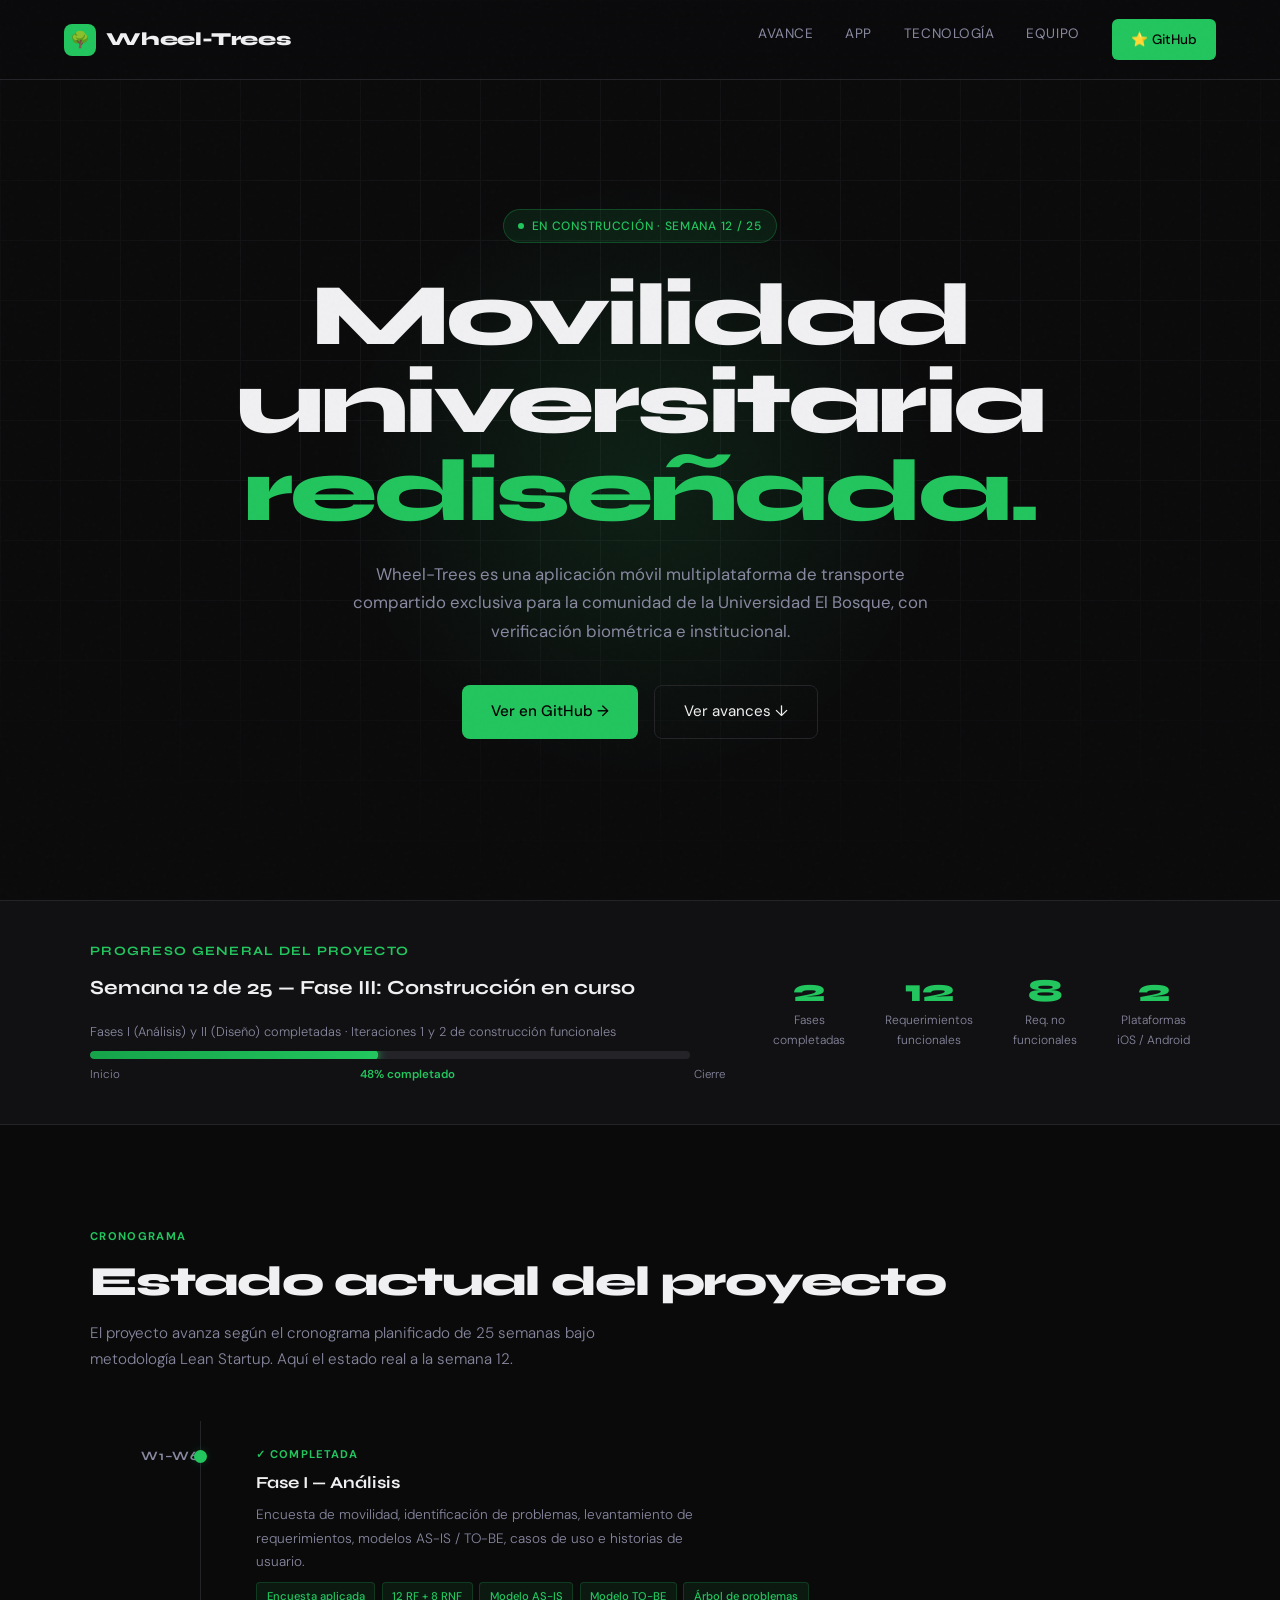
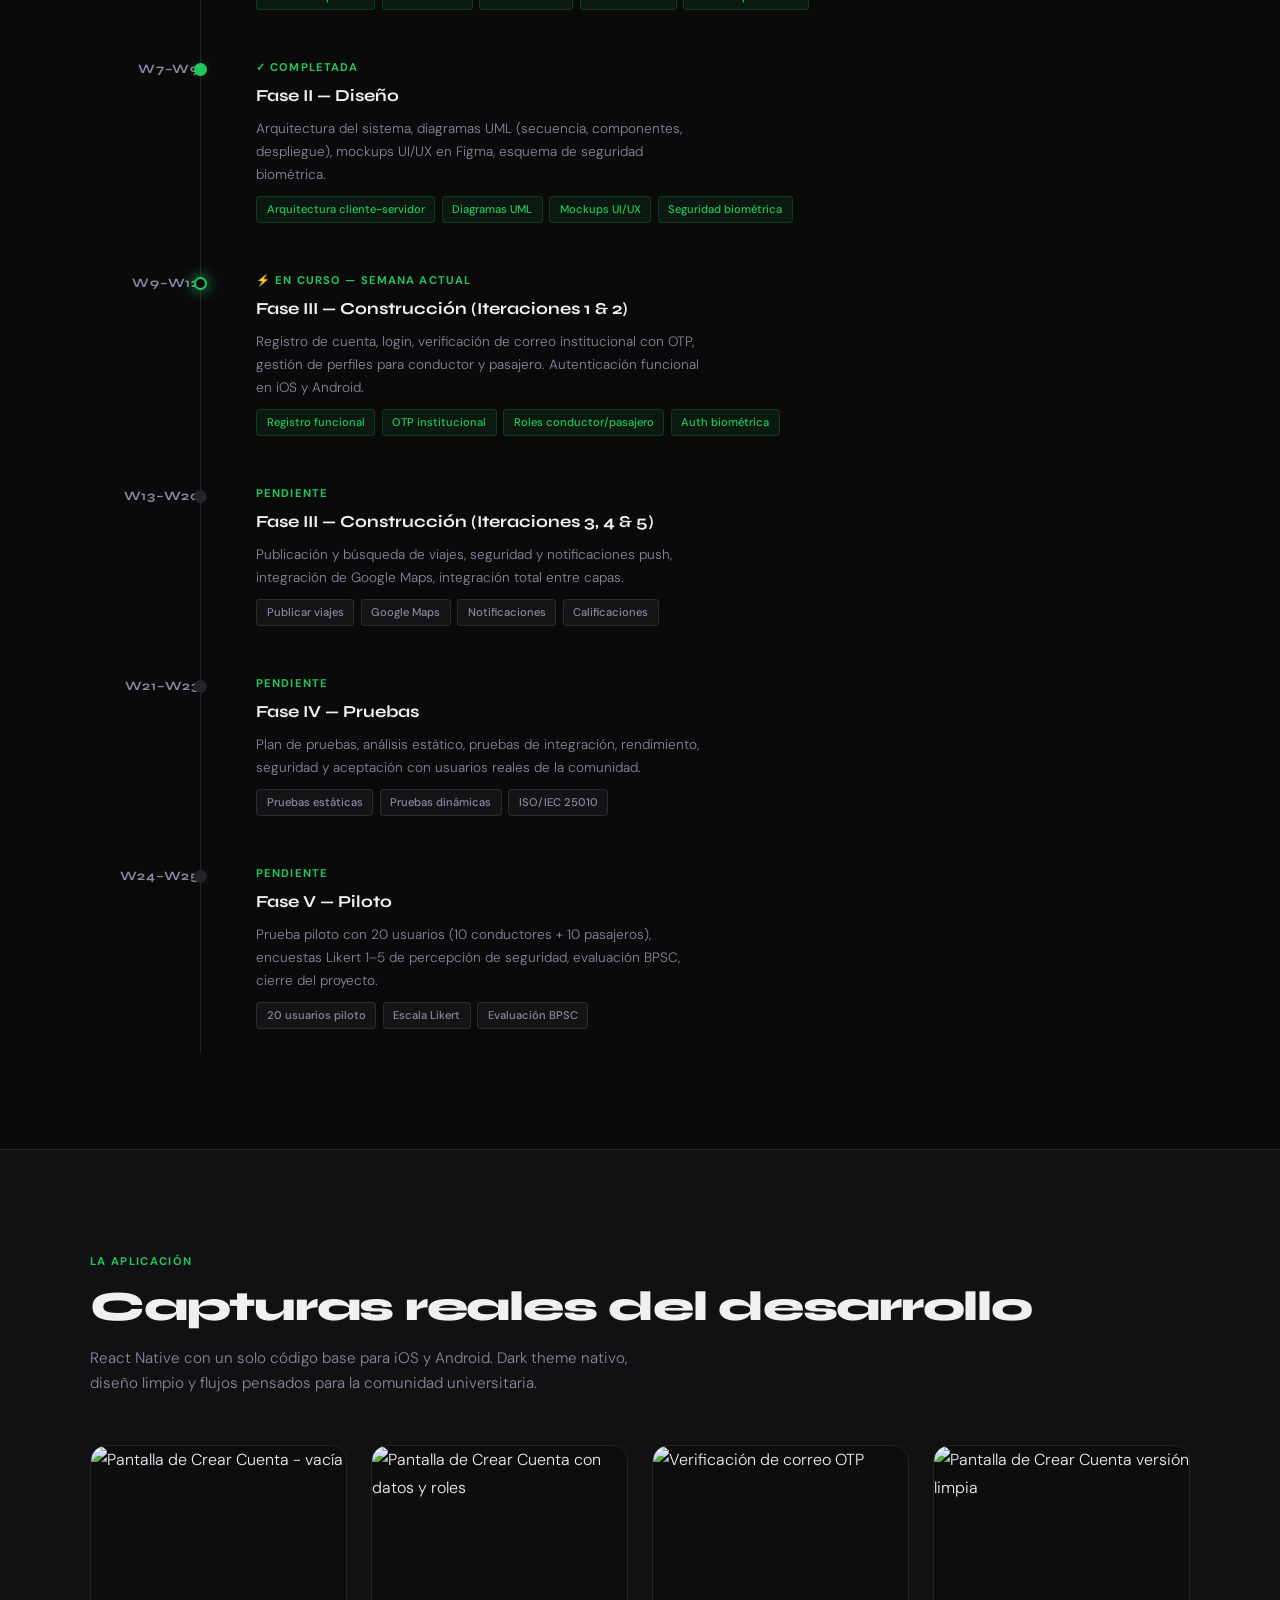
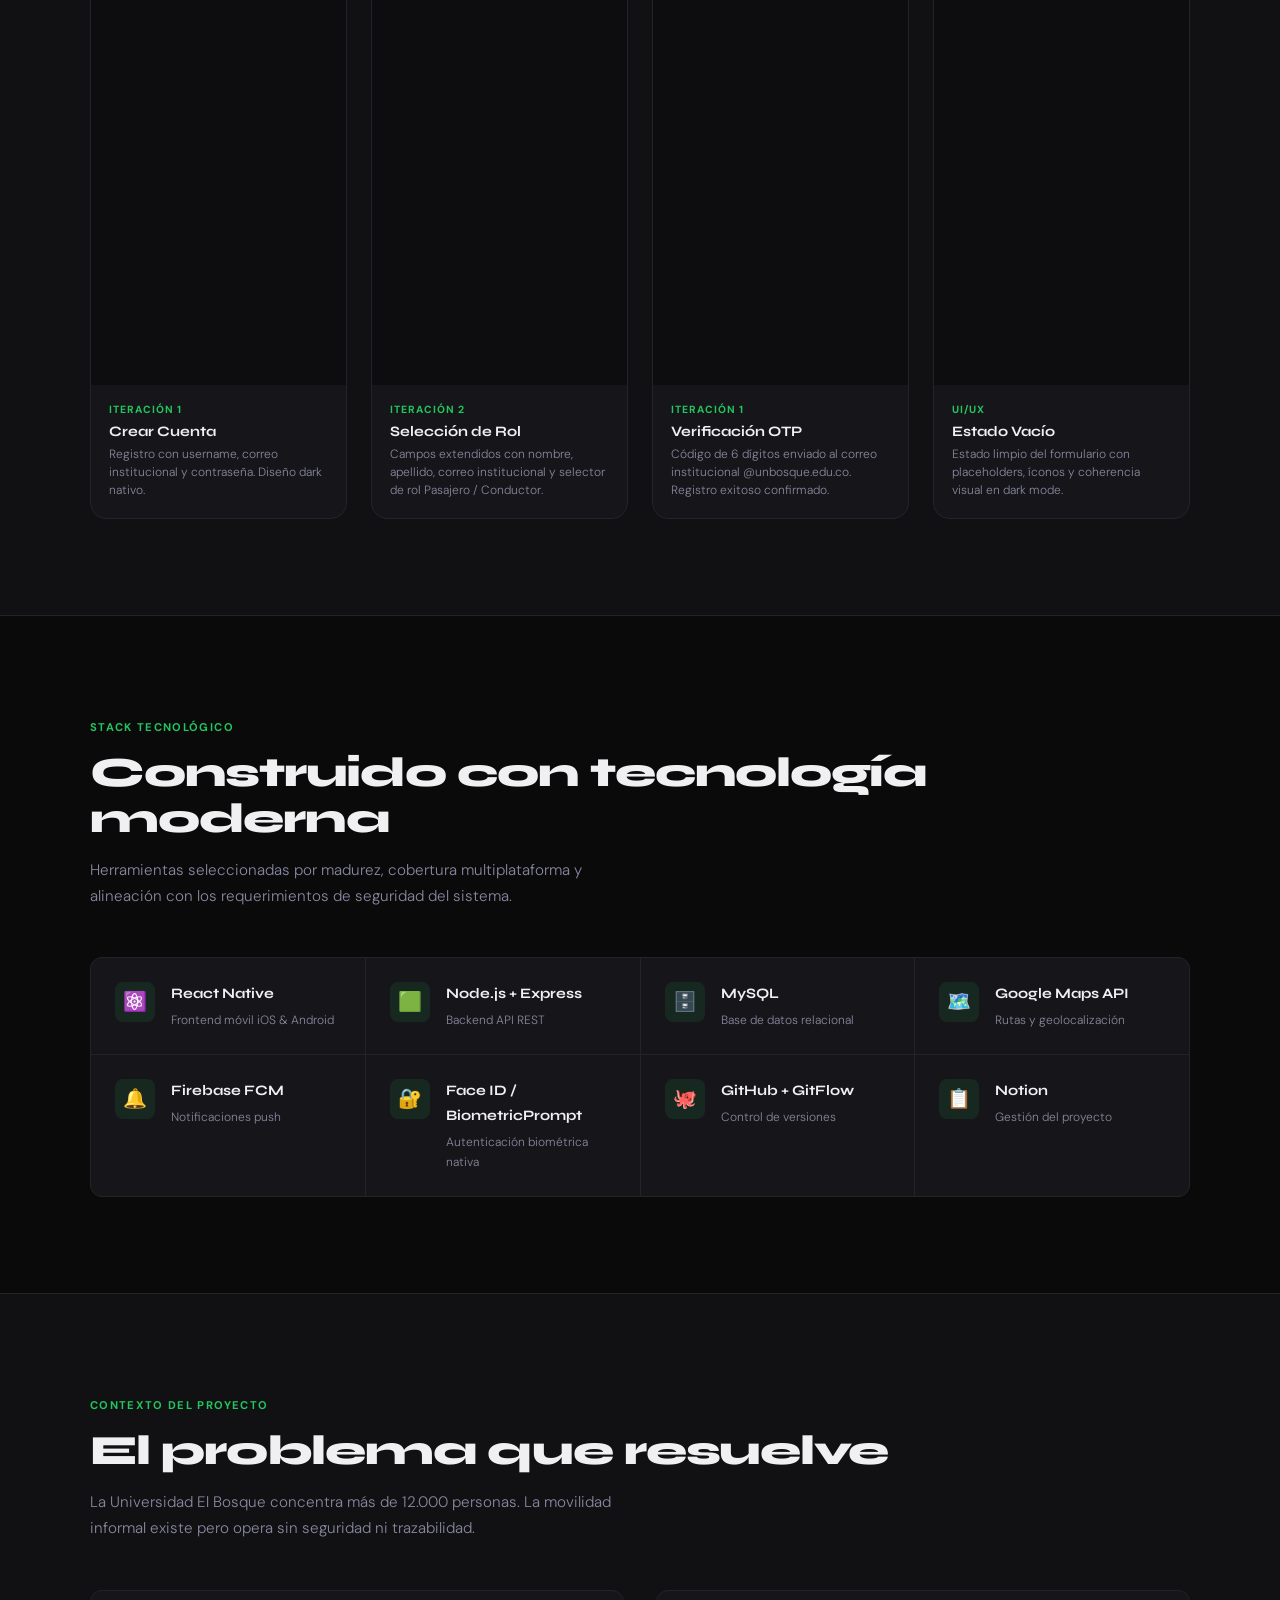
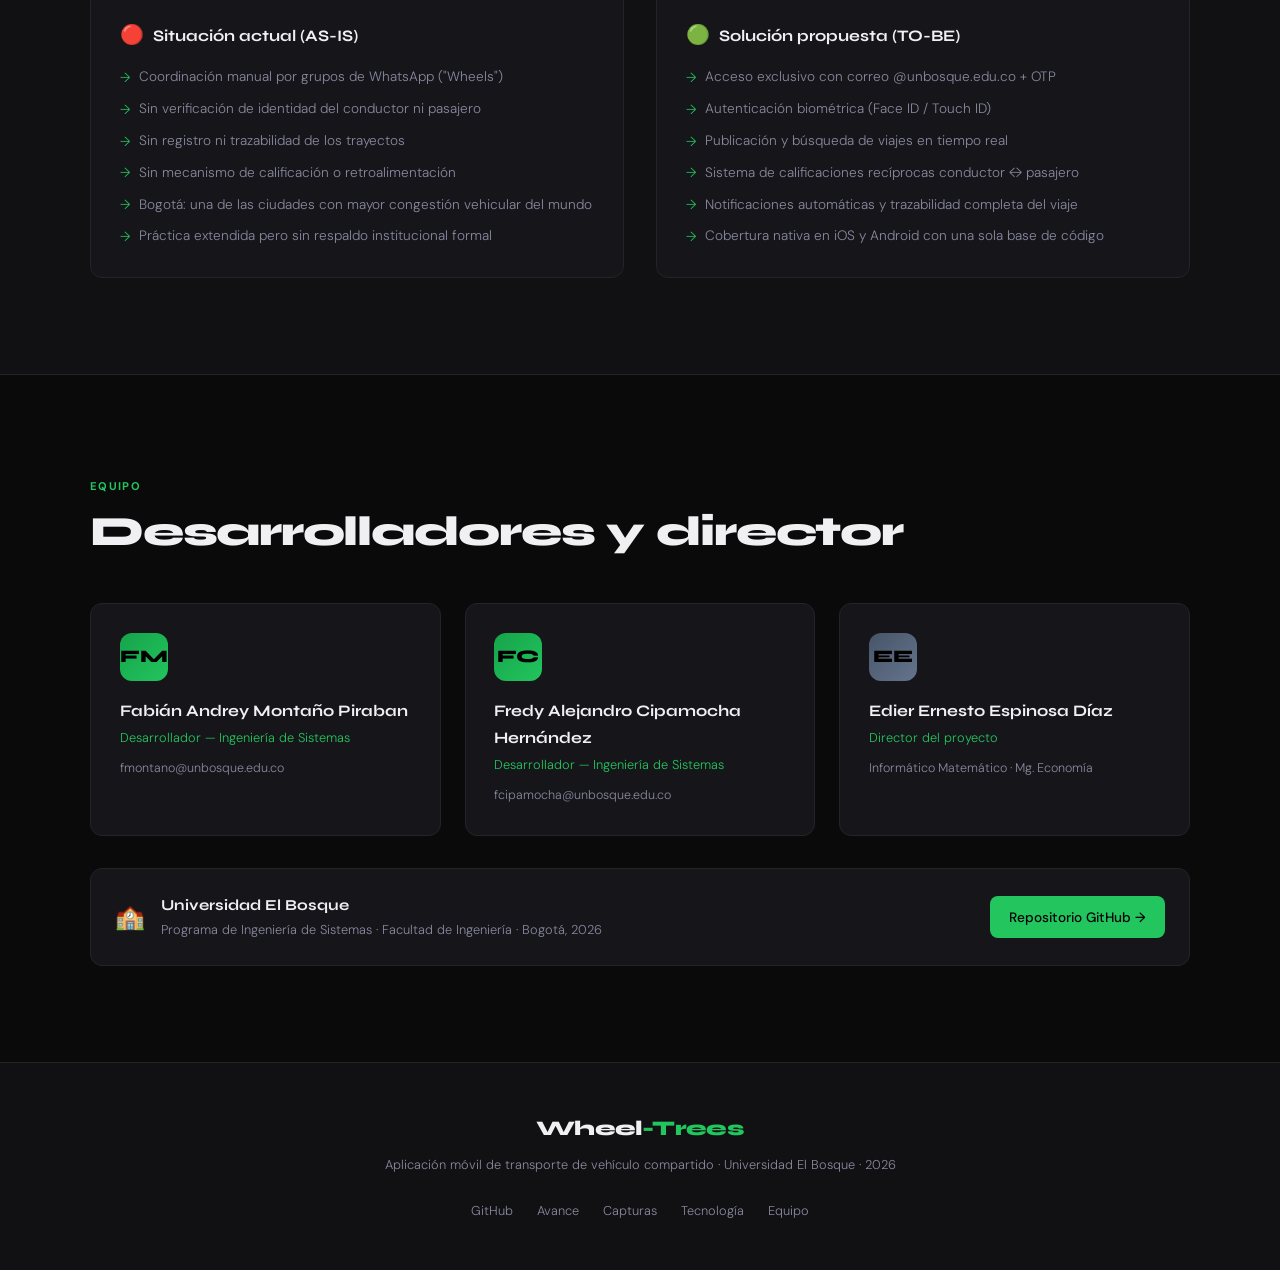
==== commit 0affc355: "Version inicial limpia: cifrado de datos, recuperacion de password, pruebas JUnit" ====
--- a/index.html
+++ b/index.html
@@ -1,1208 +1,1189 @@
 <!DOCTYPE html>
 <html lang="es">
 <head>
-<meta charset="UTF-8" />
-<meta name="viewport" content="width=device-width, initial-scale=1.0" />
-<title>Wheel-Trees — Aplicación Móvil de Transporte Compartido</title>
-<link href="https://fonts.googleapis.com/css2?family=Syne:wght@400;600;700;800&family=DM+Sans:ital,wght@0,300;0,400;0,500;1,300&display=swap" rel="stylesheet" />
-<style>
- *, *::before, *::after { box-sizing: border-box; margin: 0; padding: 0; }
-
- :root {
- --bg: #0a0a0b;
- --surface: #111113;
- --card: #16161a;
- --border: #242428;
- --green: #22c55e;
- --green-dim: #16a34a;
- --green-glow:#22c55e33;
- --text: #f0f0f2;
- --muted: #8888a0;
- --accent: #34d399;
- }
-
- html { scroll-behavior: smooth; }
-
- body {
- background: var(--bg);
- color: var(--text);
- font-family: 'DM Sans', sans-serif;
- font-weight: 300;
- line-height: 1.7;
- overflow-x: hidden;
- }
-
- /* ─── NOISE TEXTURE OVERLAY ─── */
- body::before {
- content: '';
- position: fixed;
- inset: 0;
- background-image: url("data:image/svg+xml,%3Csvg viewBox='0 0 256 256' xmlns='http://www.w3.org/2000/svg'%3E%3Cfilter id='n'%3E%3CfeTurbulence type='fractalNoise' baseFrequency='0.9' numOctaves='4' stitchTiles='stitch'/%3E%3C/filter%3E%3Crect width='100%25' height='100%25' filter='url(%23n)' opacity='0.04'/%3E%3C/svg%3E");
- pointer-events: none;
- z-index: 9999;
- opacity: .5;
- }
-
- /* ─── HEADER / NAV ─── */
- nav {
- position: fixed;
- top: 0; left: 0; right: 0;
- z-index: 100;
- display: flex;
- align-items: center;
- justify-content: space-between;
- padding: 1.2rem 5vw;
- background: rgba(10,10,11,.82);
- backdrop-filter: blur(16px);
- border-bottom: 1px solid var(--border);
- }
-
- .logo {
- display: flex;
- align-items: center;
- gap: .65rem;
- font-family: 'Syne', sans-serif;
- font-weight: 800;
- font-size: 1.15rem;
- letter-spacing: -.02em;
- color: var(--text);
- text-decoration: none;
- }
-
- .logo-icon {
- width: 32px; height: 32px;
- background: var(--green);
- border-radius: 8px;
- display: grid;
- place-items: center;
- font-size: 1rem;
- }
-
- .nav-links {
- display: flex;
- gap: 2rem;
- list-style: none;
- }
-
- .nav-links a {
- color: var(--muted);
- text-decoration: none;
- font-size: .85rem;
- font-weight: 400;
- letter-spacing: .04em;
- text-transform: uppercase;
- transition: color .2s;
- }
- .nav-links a:hover { color: var(--green); }
-
- .nav-cta {
- display: flex;
- align-items: center;
- gap: .5rem;
- padding: .55rem 1.2rem;
- background: var(--green);
- color: #000 !important;
- border-radius: 6px;
- font-weight: 500 !important;
- text-transform: none !important;
- font-size: .85rem !important;
- letter-spacing: 0 !important;
- transition: background .2s, transform .15s !important;
- }
- .nav-cta:hover { background: var(--accent) !important; transform: translateY(-1px); color: #000 !important; }
-
- /* ─── HERO ─── */
- .hero {
- min-height: 100vh;
- display: flex;
- flex-direction: column;
- align-items: center;
- justify-content: center;
- text-align: center;
- padding: 8rem 5vw 5rem;
- position: relative;
- overflow: hidden;
- }
-
- .hero-glow {
- position: absolute;
- top: 20%;
- left: 50%;
- transform: translateX(-50%);
- width: 600px;
- height: 600px;
- background: radial-gradient(ellipse, rgba(34,197,94,.12) 0%, transparent 70%);
- pointer-events: none;
- }
-
- .hero-grid {
- position: absolute;
- inset: 0;
- background-image:
- linear-gradient(var(--border) 1px, transparent 1px),
- linear-gradient(90deg, var(--border) 1px, transparent 1px);
- background-size: 60px 60px;
- mask-image: radial-gradient(ellipse 80% 60% at 50% 40%, black 30%, transparent 100%);
- opacity: .4;
- pointer-events: none;
- }
-
- .badge {
- display: inline-flex;
- align-items: center;
- gap: .45rem;
- padding: .35rem .9rem;
- background: rgba(34,197,94,.1);
- border: 1px solid rgba(34,197,94,.25);
- border-radius: 100px;
- font-size: .75rem;
- font-weight: 500;
- color: var(--green);
- letter-spacing: .06em;
- text-transform: uppercase;
- margin-bottom: 1.8rem;
- animation: fadeUp .6s ease both;
- }
-
- .badge-dot {
- width: 6px; height: 6px;
- background: var(--green);
- border-radius: 50%;
- animation: pulse 2s infinite;
- }
-
- @keyframes pulse {
- 0%,100% { opacity: 1; transform: scale(1); }
- 50% { opacity: .5; transform: scale(.8); }
- }
-
- h1 {
- font-family: 'Syne', sans-serif;
- font-weight: 800;
- font-size: clamp(3rem, 7vw, 5.5rem);
- line-height: 1.0;
- letter-spacing: -.04em;
- margin-bottom: 1.5rem;
- animation: fadeUp .6s .1s ease both;
- }
-
- h1 span { color: var(--green); }
-
- .hero-sub {
- max-width: 52ch;
- color: var(--muted);
- font-size: 1.05rem;
- font-weight: 400;
- margin-bottom: 2.5rem;
- animation: fadeUp .6s .2s ease both;
- }
-
- .hero-actions {
- display: flex;
- gap: 1rem;
- flex-wrap: wrap;
- justify-content: center;
- animation: fadeUp .6s .3s ease both;
- }
-
- .btn-primary {
- display: inline-flex;
- align-items: center;
- gap: .5rem;
- padding: .8rem 1.8rem;
- background: var(--green);
- color: #000;
- border-radius: 8px;
- font-weight: 500;
- font-size: .95rem;
- text-decoration: none;
- transition: background .2s, transform .15s, box-shadow .2s;
- box-shadow: 0 0 0 0 var(--green-glow);
- }
- .btn-primary:hover {
- background: var(--accent);
- transform: translateY(-2px);
- box-shadow: 0 8px 30px var(--green-glow);
- }
-
- .btn-secondary {
- display: inline-flex;
- align-items: center;
- gap: .5rem;
- padding: .8rem 1.8rem;
- background: transparent;
- color: var(--text);
- border: 1px solid var(--border);
- border-radius: 8px;
- font-weight: 400;
- font-size: .95rem;
- text-decoration: none;
- transition: border-color .2s, transform .15s;
- }
- .btn-secondary:hover { border-color: var(--green); color: var(--green); transform: translateY(-2px); }
-
- @keyframes fadeUp {
- from { opacity: 0; transform: translateY(20px); }
- to { opacity: 1; transform: translateY(0); }
- }
-
- /* ─── PROGRESS STRIP ─── */
- .progress-strip {
- background: var(--surface);
- border-top: 1px solid var(--border);
- border-bottom: 1px solid var(--border);
- padding: 2.5rem 5vw;
- }
-
- .progress-inner {
- max-width: 1100px;
- margin: 0 auto;
- display: grid;
- grid-template-columns: 1fr auto;
- align-items: center;
- gap: 3rem;
- }
-
- .progress-label {
- font-family: 'Syne', sans-serif;
- font-size: .8rem;
- font-weight: 700;
- letter-spacing: .1em;
- text-transform: uppercase;
- color: var(--green);
- margin-bottom: .5rem;
- }
-
- .progress-title {
- font-family: 'Syne', sans-serif;
- font-size: 1.25rem;
- font-weight: 700;
- margin-bottom: 1rem;
- }
-
- .progress-bar-wrap {
- background: var(--border);
- border-radius: 100px;
- height: 8px;
- overflow: hidden;
- max-width: 600px;
- }
-
- .progress-bar {
- height: 100%;
- width: 96%;
- background: linear-gradient(90deg, var(--green-dim), var(--green));
- border-radius: 100px;
- position: relative;
- animation: growBar 1.2s .5s cubic-bezier(.22,1,.36,1) both;
- }
-
- @keyframes growBar {
- from { width: 0; }
- to { width: 48%; }
- }
-
- .progress-bar::after {
- content: '';
- position: absolute;
- right: 0; top: 50%;
- transform: translateY(-50%);
- width: 12px; height: 12px;
- background: var(--green);
- border-radius: 50%;
- box-shadow: 0 0 10px var(--green);
- }
-
- .progress-stats {
- display: flex;
- gap: 2.5rem;
- }
-
- .stat {
- text-align: center;
- }
- .stat-num {
- font-family: 'Syne', sans-serif;
- font-size: 2rem;
- font-weight: 800;
- color: var(--green);
- line-height: 1;
- }
- .stat-lbl {
- font-size: .75rem;
- color: var(--muted);
- margin-top: .2rem;
- }
-
- /* ─── SECTION BASE ─── */
- section { padding: 6rem 5vw; }
-
- .section-inner { max-width: 1100px; margin: 0 auto; }
-
- .section-tag {
- display: inline-block;
- font-size: .7rem;
- font-weight: 700;
- letter-spacing: .12em;
- text-transform: uppercase;
- color: var(--green);
- margin-bottom: .8rem;
- }
-
- .section-title {
- font-family: 'Syne', sans-serif;
- font-weight: 800;
- font-size: clamp(1.8rem, 3.5vw, 2.6rem);
- letter-spacing: -.03em;
- line-height: 1.1;
- margin-bottom: 1rem;
- }
-
- .section-body {
- color: var(--muted);
- max-width: 55ch;
- font-size: .95rem;
- margin-bottom: 3rem;
- }
-
- /* ─── TIMELINE ─── */
- .timeline {
- display: flex;
- flex-direction: column;
- gap: 0;
- position: relative;
- }
-
- .timeline::before {
- content: '';
- position: absolute;
- left: 110px;
- top: 0; bottom: 0;
- width: 1px;
- background: var(--border);
- }
-
- .tl-item {
- display: grid;
- grid-template-columns: 110px 1fr;
- gap: 2rem;
- padding: 1.5rem 0;
- position: relative;
- }
-
- .tl-week {
- font-family: 'Syne', sans-serif;
- font-size: .8rem;
- font-weight: 700;
- color: var(--muted);
- letter-spacing: .06em;
- text-align: right;
- padding-top: .1rem;
- }
-
- .tl-dot {
- position: absolute;
- left: 104px;
- top: 1.85rem;
- width: 13px; height: 13px;
- border-radius: 50%;
- background: var(--border);
- border: 2px solid var(--border);
- z-index: 1;
- }
-
- .tl-item.done .tl-dot {
- background: var(--green);
- border-color: var(--green);
- box-shadow: 0 0 10px var(--green-glow);
- }
-
- .tl-item.active .tl-dot {
- background: var(--bg);
- border-color: var(--green);
- box-shadow: 0 0 14px var(--green);
- animation: dotPulse 2s infinite;
- }
-
- @keyframes dotPulse {
- 0%,100% { box-shadow: 0 0 6px var(--green); }
- 50% { box-shadow: 0 0 18px var(--green), 0 0 30px var(--green-glow); }
- }
-
- .tl-content {
- padding-left: 1.5rem;
- }
-
- .tl-phase {
- font-size: .7rem;
- font-weight: 700;
- letter-spacing: .1em;
- text-transform: uppercase;
- color: var(--green);
- margin-bottom: .3rem;
- }
-
- .tl-name {
- font-family: 'Syne', sans-serif;
- font-size: 1.05rem;
- font-weight: 700;
- margin-bottom: .4rem;
- }
-
- .tl-desc {
- font-size: .85rem;
- color: var(--muted);
- max-width: 50ch;
- }
-
- .tl-pills {
- display: flex;
- flex-wrap: wrap;
- gap: .4rem;
- margin-top: .6rem;
- }
-
- .pill {
- padding: .2rem .6rem;
- background: rgba(34,197,94,.08);
- border: 1px solid rgba(34,197,94,.2);
- border-radius: 4px;
- font-size: .7rem;
- font-weight: 500;
- color: var(--green);
- }
-
- .pill.gray {
- background: rgba(136,136,160,.08);
- border-color: rgba(136,136,160,.2);
- color: var(--muted);
- }
-
- /* ─── SCREENS SECTION ─── */
- .screens-section {
- background: var(--surface);
- border-top: 1px solid var(--border);
- border-bottom: 1px solid var(--border);
- }
-
- .screens-grid {
- display: grid;
- grid-template-columns: repeat(4, 1fr);
- gap: 1.5rem;
- margin-top: 3rem;
- }
-
- .screen-card {
- background: var(--card);
- border: 1px solid var(--border);
- border-radius: 16px;
- overflow: hidden;
- transition: border-color .25s, transform .25s;
- }
- .screen-card:hover {
- border-color: rgba(34,197,94,.35);
- transform: translateY(-4px);
- }
-
- .screen-img-wrap {
- width: 100%;
- aspect-ratio: 9/19;
- overflow: hidden;
- background: #0d0d10;
- display: flex;
- align-items: center;
- justify-content: center;
- }
-
- .screen-img-wrap img {
- width: 100%;
- height: 100%;
- object-fit: cover;
- object-position: top;
- }
-
- .screen-info {
- padding: 1rem 1.1rem 1.2rem;
- }
-
- .screen-label {
- font-size: .65rem;
- font-weight: 700;
- letter-spacing: .1em;
- text-transform: uppercase;
- color: var(--green);
- margin-bottom: .3rem;
- }
-
- .screen-name {
- font-family: 'Syne', sans-serif;
- font-weight: 700;
- font-size: .9rem;
- line-height: 1.2;
- margin-bottom: .3rem;
- }
-
- .screen-desc {
- font-size: .75rem;
- color: var(--muted);
- line-height: 1.5;
- }
-
- /* ─── TECH STACK ─── */
- .tech-grid {
- display: grid;
- grid-template-columns: repeat(auto-fill, minmax(220px, 1fr));
- gap: 1px;
- background: var(--border);
- border: 1px solid var(--border);
- border-radius: 12px;
- overflow: hidden;
- margin-top: 3rem;
- }
-
- .tech-item {
- background: var(--card);
- padding: 1.5rem;
- display: flex;
- align-items: flex-start;
- gap: 1rem;
- }
-
- .tech-icon {
- width: 40px; height: 40px;
- background: rgba(34,197,94,.1);
- border-radius: 8px;
- display: grid;
- place-items: center;
- font-size: 1.2rem;
- flex-shrink: 0;
- }
-
- .tech-name {
- font-family: 'Syne', sans-serif;
- font-weight: 700;
- font-size: .9rem;
- margin-bottom: .2rem;
- }
-
- .tech-role {
- font-size: .75rem;
- color: var(--muted);
- }
-
- /* ─── CONTEXT SECTION ─── */
- .context-grid {
- display: grid;
- grid-template-columns: 1fr 1fr;
- gap: 2rem;
- margin-top: 3rem;
- }
-
- .context-card {
- background: var(--card);
- border: 1px solid var(--border);
- border-radius: 12px;
- padding: 1.8rem;
- }
-
- .context-card-title {
- font-family: 'Syne', sans-serif;
- font-weight: 700;
- font-size: 1rem;
- margin-bottom: .8rem;
- display: flex;
- align-items: center;
- gap: .6rem;
- }
-
- .context-card-title span {
- font-size: 1.2rem;
- }
-
- .context-list {
- list-style: none;
- display: flex;
- flex-direction: column;
- gap: .5rem;
- }
-
- .context-list li {
- display: flex;
- gap: .6rem;
- font-size: .85rem;
- color: var(--muted);
- align-items: flex-start;
- }
-
- .context-list li::before {
- content: '→';
- color: var(--green);
- flex-shrink: 0;
- margin-top: .05rem;
- }
-
- /* ─── TEAM ─── */
- .team-grid {
- display: grid;
- grid-template-columns: repeat(auto-fill, minmax(260px, 1fr));
- gap: 1.5rem;
- margin-top: 3rem;
- }
-
- .team-card {
- background: var(--card);
- border: 1px solid var(--border);
- border-radius: 12px;
- padding: 1.8rem;
- transition: border-color .25s;
- }
- .team-card:hover { border-color: rgba(34,197,94,.35); }
-
- .team-avatar {
- width: 48px; height: 48px;
- background: linear-gradient(135deg, var(--green-dim), var(--green));
- border-radius: 12px;
- display: grid;
- place-items: center;
- font-family: 'Syne', sans-serif;
- font-weight: 800;
- font-size: 1.1rem;
- color: #000;
- margin-bottom: 1rem;
- }
-
- .team-name {
- font-family: 'Syne', sans-serif;
- font-weight: 700;
- font-size: 1rem;
- margin-bottom: .2rem;
- }
-
- .team-role {
- font-size: .8rem;
- color: var(--green);
- margin-bottom: .6rem;
- }
-
- .team-email {
- font-size: .78rem;
- color: var(--muted);
- }
-
- /* ─── FOOTER ─── */
- footer {
- background: var(--surface);
- border-top: 1px solid var(--border);
- padding: 3rem 5vw;
- text-align: center;
- }
-
- .footer-logo {
- font-family: 'Syne', sans-serif;
- font-weight: 800;
- font-size: 1.3rem;
- letter-spacing: -.03em;
- margin-bottom: .5rem;
- }
- .footer-logo span { color: var(--green); }
-
- .footer-sub {
- font-size: .8rem;
- color: var(--muted);
- margin-bottom: 1.5rem;
- }
-
- .footer-links {
- display: flex;
- justify-content: center;
- gap: 1.5rem;
- flex-wrap: wrap;
- }
-
- .footer-links a {
- font-size: .8rem;
- color: var(--muted);
- text-decoration: none;
- transition: color .2s;
- }
- .footer-links a:hover { color: var(--green); }
-
- /* ─── RESPONSIVE ─── */
- @media (max-width: 768px) {
- .nav-links { display: none; }
- .progress-inner { grid-template-columns: 1fr; }
- .progress-stats { justify-content: center; }
- .screens-grid { grid-template-columns: repeat(2, 1fr); }
- .context-grid { grid-template-columns: 1fr; }
- .timeline::before { left: 70px; }
- .tl-item { grid-template-columns: 70px 1fr; gap: 1rem; }
- .tl-dot { left: 64px; }
- }
-
- @media (max-width: 480px) {
- .screens-grid { grid-template-columns: 1fr 1fr; }
- }
-
- /* ─── VIDEO SECTION ─── */
- .video-wrap {
- position: relative;
- width: 100%;
- max-width: 860px;
- margin: 3rem auto 0;
- aspect-ratio: 16/9;
- border-radius: 16px;
- overflow: hidden;
- border: 1px solid var(--border);
- box-shadow: 0 20px 60px rgba(0,0,0,.45);
- background: #000;
- }
- .video-wrap iframe {
- position: absolute;
- inset: 0;
- width: 100%;
- height: 100%;
- border: 0;
- }
-
- /* ─── SCROLL REVEAL ─── */
- .reveal {
- opacity: 0;
- transform: translateY(24px);
- transition: opacity .65s ease, transform .65s ease;
- }
- .reveal.visible {
- opacity: 1;
- transform: none;
- }
-</style>
+  <meta charset="UTF-8" />
+  <meta name="viewport" content="width=device-width, initial-scale=1.0" />
+  <title>Wheel-Trees — Aplicación Móvil de Transporte Compartido</title>
+  <link href="https://fonts.googleapis.com/css2?family=Syne:wght@400;600;700;800&family=DM+Sans:ital,wght@0,300;0,400;0,500;1,300&display=swap" rel="stylesheet" />
+  <style>
+    *, *::before, *::after { box-sizing: border-box; margin: 0; padding: 0; }
+
+    :root {
+      --bg:        #0a0a0b;
+      --surface:   #111113;
+      --card:      #16161a;
+      --border:    #242428;
+      --green:     #22c55e;
+      --green-dim: #16a34a;
+      --green-glow:#22c55e33;
+      --text:      #f0f0f2;
+      --muted:     #8888a0;
+      --accent:    #34d399;
+    }
+
+    html { scroll-behavior: smooth; }
+
+    body {
+      background: var(--bg);
+      color: var(--text);
+      font-family: 'DM Sans', sans-serif;
+      font-weight: 300;
+      line-height: 1.7;
+      overflow-x: hidden;
+    }
+
+    /* ─── NOISE TEXTURE OVERLAY ─── */
+    body::before {
+      content: '';
+      position: fixed;
+      inset: 0;
+      background-image: url("data:image/svg+xml,%3Csvg viewBox='0 0 256 256' xmlns='http://www.w3.org/2000/svg'%3E%3Cfilter id='n'%3E%3CfeTurbulence type='fractalNoise' baseFrequency='0.9' numOctaves='4' stitchTiles='stitch'/%3E%3C/filter%3E%3Crect width='100%25' height='100%25' filter='url(%23n)' opacity='0.04'/%3E%3C/svg%3E");
+      pointer-events: none;
+      z-index: 9999;
+      opacity: .5;
+    }
+
+    /* ─── HEADER / NAV ─── */
+    nav {
+      position: fixed;
+      top: 0; left: 0; right: 0;
+      z-index: 100;
+      display: flex;
+      align-items: center;
+      justify-content: space-between;
+      padding: 1.2rem 5vw;
+      background: rgba(10,10,11,.82);
+      backdrop-filter: blur(16px);
+      border-bottom: 1px solid var(--border);
+    }
+
+    .logo {
+      display: flex;
+      align-items: center;
+      gap: .65rem;
+      font-family: 'Syne', sans-serif;
+      font-weight: 800;
+      font-size: 1.15rem;
+      letter-spacing: -.02em;
+      color: var(--text);
+      text-decoration: none;
+    }
+
+    .logo-icon {
+      width: 32px; height: 32px;
+      background: var(--green);
+      border-radius: 8px;
+      display: grid;
+      place-items: center;
+      font-size: 1rem;
+    }
+
+    .nav-links {
+      display: flex;
+      gap: 2rem;
+      list-style: none;
+    }
+
+    .nav-links a {
+      color: var(--muted);
+      text-decoration: none;
+      font-size: .85rem;
+      font-weight: 400;
+      letter-spacing: .04em;
+      text-transform: uppercase;
+      transition: color .2s;
+    }
+    .nav-links a:hover { color: var(--green); }
+
+    .nav-cta {
+      display: flex;
+      align-items: center;
+      gap: .5rem;
+      padding: .55rem 1.2rem;
+      background: var(--green);
+      color: #000 !important;
+      border-radius: 6px;
+      font-weight: 500 !important;
+      text-transform: none !important;
+      font-size: .85rem !important;
+      letter-spacing: 0 !important;
+      transition: background .2s, transform .15s !important;
+    }
+    .nav-cta:hover { background: var(--accent) !important; transform: translateY(-1px); color: #000 !important; }
+
+    /* ─── HERO ─── */
+    .hero {
+      min-height: 100vh;
+      display: flex;
+      flex-direction: column;
+      align-items: center;
+      justify-content: center;
+      text-align: center;
+      padding: 8rem 5vw 5rem;
+      position: relative;
+      overflow: hidden;
+    }
+
+    .hero-glow {
+      position: absolute;
+      top: 20%;
+      left: 50%;
+      transform: translateX(-50%);
+      width: 600px;
+      height: 600px;
+      background: radial-gradient(ellipse, rgba(34,197,94,.12) 0%, transparent 70%);
+      pointer-events: none;
+    }
+
+    .hero-grid {
+      position: absolute;
+      inset: 0;
+      background-image:
+        linear-gradient(var(--border) 1px, transparent 1px),
+        linear-gradient(90deg, var(--border) 1px, transparent 1px);
+      background-size: 60px 60px;
+      mask-image: radial-gradient(ellipse 80% 60% at 50% 40%, black 30%, transparent 100%);
+      opacity: .4;
+      pointer-events: none;
+    }
+
+    .badge {
+      display: inline-flex;
+      align-items: center;
+      gap: .45rem;
+      padding: .35rem .9rem;
+      background: rgba(34,197,94,.1);
+      border: 1px solid rgba(34,197,94,.25);
+      border-radius: 100px;
+      font-size: .75rem;
+      font-weight: 500;
+      color: var(--green);
+      letter-spacing: .06em;
+      text-transform: uppercase;
+      margin-bottom: 1.8rem;
+      animation: fadeUp .6s ease both;
+    }
+
+    .badge-dot {
+      width: 6px; height: 6px;
+      background: var(--green);
+      border-radius: 50%;
+      animation: pulse 2s infinite;
+    }
+
+    @keyframes pulse {
+      0%,100% { opacity: 1; transform: scale(1); }
+      50% { opacity: .5; transform: scale(.8); }
+    }
+
+    h1 {
+      font-family: 'Syne', sans-serif;
+      font-weight: 800;
+      font-size: clamp(3rem, 7vw, 5.5rem);
+      line-height: 1.0;
+      letter-spacing: -.04em;
+      margin-bottom: 1.5rem;
+      animation: fadeUp .6s .1s ease both;
+    }
+
+    h1 span { color: var(--green); }
+
+    .hero-sub {
+      max-width: 52ch;
+      color: var(--muted);
+      font-size: 1.05rem;
+      font-weight: 400;
+      margin-bottom: 2.5rem;
+      animation: fadeUp .6s .2s ease both;
+    }
+
+    .hero-actions {
+      display: flex;
+      gap: 1rem;
+      flex-wrap: wrap;
+      justify-content: center;
+      animation: fadeUp .6s .3s ease both;
+    }
+
+    .btn-primary {
+      display: inline-flex;
+      align-items: center;
+      gap: .5rem;
+      padding: .8rem 1.8rem;
+      background: var(--green);
+      color: #000;
+      border-radius: 8px;
+      font-weight: 500;
+      font-size: .95rem;
+      text-decoration: none;
+      transition: background .2s, transform .15s, box-shadow .2s;
+      box-shadow: 0 0 0 0 var(--green-glow);
+    }
+    .btn-primary:hover {
+      background: var(--accent);
+      transform: translateY(-2px);
+      box-shadow: 0 8px 30px var(--green-glow);
+    }
+
+    .btn-secondary {
+      display: inline-flex;
+      align-items: center;
+      gap: .5rem;
+      padding: .8rem 1.8rem;
+      background: transparent;
+      color: var(--text);
+      border: 1px solid var(--border);
+      border-radius: 8px;
+      font-weight: 400;
+      font-size: .95rem;
+      text-decoration: none;
+      transition: border-color .2s, transform .15s;
+    }
+    .btn-secondary:hover { border-color: var(--green); color: var(--green); transform: translateY(-2px); }
+
+    @keyframes fadeUp {
+      from { opacity: 0; transform: translateY(20px); }
+      to   { opacity: 1; transform: translateY(0); }
+    }
+
+    /* ─── PROGRESS STRIP ─── */
+    .progress-strip {
+      background: var(--surface);
+      border-top: 1px solid var(--border);
+      border-bottom: 1px solid var(--border);
+      padding: 2.5rem 5vw;
+    }
+
+    .progress-inner {
+      max-width: 1100px;
+      margin: 0 auto;
+      display: grid;
+      grid-template-columns: 1fr auto;
+      align-items: center;
+      gap: 3rem;
+    }
+
+    .progress-label {
+      font-family: 'Syne', sans-serif;
+      font-size: .8rem;
+      font-weight: 700;
+      letter-spacing: .1em;
+      text-transform: uppercase;
+      color: var(--green);
+      margin-bottom: .5rem;
+    }
+
+    .progress-title {
+      font-family: 'Syne', sans-serif;
+      font-size: 1.25rem;
+      font-weight: 700;
+      margin-bottom: 1rem;
+    }
+
+    .progress-bar-wrap {
+      background: var(--border);
+      border-radius: 100px;
+      height: 8px;
+      overflow: hidden;
+      max-width: 600px;
+    }
+
+    .progress-bar {
+      height: 100%;
+      width: 48%;
+      background: linear-gradient(90deg, var(--green-dim), var(--green));
+      border-radius: 100px;
+      position: relative;
+      animation: growBar 1.2s .5s cubic-bezier(.22,1,.36,1) both;
+    }
+
+    @keyframes growBar {
+      from { width: 0; }
+      to   { width: 48%; }
+    }
+
+    .progress-bar::after {
+      content: '';
+      position: absolute;
+      right: 0; top: 50%;
+      transform: translateY(-50%);
+      width: 12px; height: 12px;
+      background: var(--green);
+      border-radius: 50%;
+      box-shadow: 0 0 10px var(--green);
+    }
+
+    .progress-stats {
+      display: flex;
+      gap: 2.5rem;
+    }
+
+    .stat {
+      text-align: center;
+    }
+    .stat-num {
+      font-family: 'Syne', sans-serif;
+      font-size: 2rem;
+      font-weight: 800;
+      color: var(--green);
+      line-height: 1;
+    }
+    .stat-lbl {
+      font-size: .75rem;
+      color: var(--muted);
+      margin-top: .2rem;
+    }
+
+    /* ─── SECTION BASE ─── */
+    section { padding: 6rem 5vw; }
+
+    .section-inner { max-width: 1100px; margin: 0 auto; }
+
+    .section-tag {
+      display: inline-block;
+      font-size: .7rem;
+      font-weight: 700;
+      letter-spacing: .12em;
+      text-transform: uppercase;
+      color: var(--green);
+      margin-bottom: .8rem;
+    }
+
+    .section-title {
+      font-family: 'Syne', sans-serif;
+      font-weight: 800;
+      font-size: clamp(1.8rem, 3.5vw, 2.6rem);
+      letter-spacing: -.03em;
+      line-height: 1.1;
+      margin-bottom: 1rem;
+    }
+
+    .section-body {
+      color: var(--muted);
+      max-width: 55ch;
+      font-size: .95rem;
+      margin-bottom: 3rem;
+    }
+
+    /* ─── TIMELINE ─── */
+    .timeline {
+      display: flex;
+      flex-direction: column;
+      gap: 0;
+      position: relative;
+    }
+
+    .timeline::before {
+      content: '';
+      position: absolute;
+      left: 110px;
+      top: 0; bottom: 0;
+      width: 1px;
+      background: var(--border);
+    }
+
+    .tl-item {
+      display: grid;
+      grid-template-columns: 110px 1fr;
+      gap: 2rem;
+      padding: 1.5rem 0;
+      position: relative;
+    }
+
+    .tl-week {
+      font-family: 'Syne', sans-serif;
+      font-size: .8rem;
+      font-weight: 700;
+      color: var(--muted);
+      letter-spacing: .06em;
+      text-align: right;
+      padding-top: .1rem;
+    }
+
+    .tl-dot {
+      position: absolute;
+      left: 104px;
+      top: 1.85rem;
+      width: 13px; height: 13px;
+      border-radius: 50%;
+      background: var(--border);
+      border: 2px solid var(--border);
+      z-index: 1;
+    }
+
+    .tl-item.done .tl-dot {
+      background: var(--green);
+      border-color: var(--green);
+      box-shadow: 0 0 10px var(--green-glow);
+    }
+
+    .tl-item.active .tl-dot {
+      background: var(--bg);
+      border-color: var(--green);
+      box-shadow: 0 0 14px var(--green);
+      animation: dotPulse 2s infinite;
+    }
+
+    @keyframes dotPulse {
+      0%,100% { box-shadow: 0 0 6px var(--green); }
+      50% { box-shadow: 0 0 18px var(--green), 0 0 30px var(--green-glow); }
+    }
+
+    .tl-content {
+      padding-left: 1.5rem;
+    }
+
+    .tl-phase {
+      font-size: .7rem;
+      font-weight: 700;
+      letter-spacing: .1em;
+      text-transform: uppercase;
+      color: var(--green);
+      margin-bottom: .3rem;
+    }
+
+    .tl-name {
+      font-family: 'Syne', sans-serif;
+      font-size: 1.05rem;
+      font-weight: 700;
+      margin-bottom: .4rem;
+    }
+
+    .tl-desc {
+      font-size: .85rem;
+      color: var(--muted);
+      max-width: 50ch;
+    }
+
+    .tl-pills {
+      display: flex;
+      flex-wrap: wrap;
+      gap: .4rem;
+      margin-top: .6rem;
+    }
+
+    .pill {
+      padding: .2rem .6rem;
+      background: rgba(34,197,94,.08);
+      border: 1px solid rgba(34,197,94,.2);
+      border-radius: 4px;
+      font-size: .7rem;
+      font-weight: 500;
+      color: var(--green);
+    }
+
+    .pill.gray {
+      background: rgba(136,136,160,.08);
+      border-color: rgba(136,136,160,.2);
+      color: var(--muted);
+    }
+
+    /* ─── SCREENS SECTION ─── */
+    .screens-section {
+      background: var(--surface);
+      border-top: 1px solid var(--border);
+      border-bottom: 1px solid var(--border);
+    }
+
+    .screens-grid {
+      display: grid;
+      grid-template-columns: repeat(4, 1fr);
+      gap: 1.5rem;
+      margin-top: 3rem;
+    }
+
+    .screen-card {
+      background: var(--card);
+      border: 1px solid var(--border);
+      border-radius: 16px;
+      overflow: hidden;
+      transition: border-color .25s, transform .25s;
+    }
+    .screen-card:hover {
+      border-color: rgba(34,197,94,.35);
+      transform: translateY(-4px);
+    }
+
+    .screen-img-wrap {
+      width: 100%;
+      aspect-ratio: 9/19;
+      overflow: hidden;
+      background: #0d0d10;
+      display: flex;
+      align-items: center;
+      justify-content: center;
+    }
+
+    .screen-img-wrap img {
+      width: 100%;
+      height: 100%;
+      object-fit: cover;
+      object-position: top;
+    }
+
+    .screen-info {
+      padding: 1rem 1.1rem 1.2rem;
+    }
+
+    .screen-label {
+      font-size: .65rem;
+      font-weight: 700;
+      letter-spacing: .1em;
+      text-transform: uppercase;
+      color: var(--green);
+      margin-bottom: .3rem;
+    }
+
+    .screen-name {
+      font-family: 'Syne', sans-serif;
+      font-weight: 700;
+      font-size: .9rem;
+      line-height: 1.2;
+      margin-bottom: .3rem;
+    }
+
+    .screen-desc {
+      font-size: .75rem;
+      color: var(--muted);
+      line-height: 1.5;
+    }
+
+    /* ─── TECH STACK ─── */
+    .tech-grid {
+      display: grid;
+      grid-template-columns: repeat(auto-fill, minmax(220px, 1fr));
+      gap: 1px;
+      background: var(--border);
+      border: 1px solid var(--border);
+      border-radius: 12px;
+      overflow: hidden;
+      margin-top: 3rem;
+    }
+
+    .tech-item {
+      background: var(--card);
+      padding: 1.5rem;
+      display: flex;
+      align-items: flex-start;
+      gap: 1rem;
+    }
+
+    .tech-icon {
+      width: 40px; height: 40px;
+      background: rgba(34,197,94,.1);
+      border-radius: 8px;
+      display: grid;
+      place-items: center;
+      font-size: 1.2rem;
+      flex-shrink: 0;
+    }
+
+    .tech-name {
+      font-family: 'Syne', sans-serif;
+      font-weight: 700;
+      font-size: .9rem;
+      margin-bottom: .2rem;
+    }
+
+    .tech-role {
+      font-size: .75rem;
+      color: var(--muted);
+    }
+
+    /* ─── CONTEXT SECTION ─── */
+    .context-grid {
+      display: grid;
+      grid-template-columns: 1fr 1fr;
+      gap: 2rem;
+      margin-top: 3rem;
+    }
+
+    .context-card {
+      background: var(--card);
+      border: 1px solid var(--border);
+      border-radius: 12px;
+      padding: 1.8rem;
+    }
+
+    .context-card-title {
+      font-family: 'Syne', sans-serif;
+      font-weight: 700;
+      font-size: 1rem;
+      margin-bottom: .8rem;
+      display: flex;
+      align-items: center;
+      gap: .6rem;
+    }
+
+    .context-card-title span {
+      font-size: 1.2rem;
+    }
+
+    .context-list {
+      list-style: none;
+      display: flex;
+      flex-direction: column;
+      gap: .5rem;
+    }
+
+    .context-list li {
+      display: flex;
+      gap: .6rem;
+      font-size: .85rem;
+      color: var(--muted);
+      align-items: flex-start;
+    }
+
+    .context-list li::before {
+      content: '→';
+      color: var(--green);
+      flex-shrink: 0;
+      margin-top: .05rem;
+    }
+
+    /* ─── TEAM ─── */
+    .team-grid {
+      display: grid;
+      grid-template-columns: repeat(auto-fill, minmax(260px, 1fr));
+      gap: 1.5rem;
+      margin-top: 3rem;
+    }
+
+    .team-card {
+      background: var(--card);
+      border: 1px solid var(--border);
+      border-radius: 12px;
+      padding: 1.8rem;
+      transition: border-color .25s;
+    }
+    .team-card:hover { border-color: rgba(34,197,94,.35); }
+
+    .team-avatar {
+      width: 48px; height: 48px;
+      background: linear-gradient(135deg, var(--green-dim), var(--green));
+      border-radius: 12px;
+      display: grid;
+      place-items: center;
+      font-family: 'Syne', sans-serif;
+      font-weight: 800;
+      font-size: 1.1rem;
+      color: #000;
+      margin-bottom: 1rem;
+    }
+
+    .team-name {
+      font-family: 'Syne', sans-serif;
+      font-weight: 700;
+      font-size: 1rem;
+      margin-bottom: .2rem;
+    }
+
+    .team-role {
+      font-size: .8rem;
+      color: var(--green);
+      margin-bottom: .6rem;
+    }
+
+    .team-email {
+      font-size: .78rem;
+      color: var(--muted);
+    }
+
+    /* ─── FOOTER ─── */
+    footer {
+      background: var(--surface);
+      border-top: 1px solid var(--border);
+      padding: 3rem 5vw;
+      text-align: center;
+    }
+
+    .footer-logo {
+      font-family: 'Syne', sans-serif;
+      font-weight: 800;
+      font-size: 1.3rem;
+      letter-spacing: -.03em;
+      margin-bottom: .5rem;
+    }
+    .footer-logo span { color: var(--green); }
+
+    .footer-sub {
+      font-size: .8rem;
+      color: var(--muted);
+      margin-bottom: 1.5rem;
+    }
+
+    .footer-links {
+      display: flex;
+      justify-content: center;
+      gap: 1.5rem;
+      flex-wrap: wrap;
+    }
+
+    .footer-links a {
+      font-size: .8rem;
+      color: var(--muted);
+      text-decoration: none;
+      transition: color .2s;
+    }
+    .footer-links a:hover { color: var(--green); }
+
+    /* ─── RESPONSIVE ─── */
+    @media (max-width: 768px) {
+      .nav-links { display: none; }
+      .progress-inner { grid-template-columns: 1fr; }
+      .progress-stats { justify-content: center; }
+      .screens-grid { grid-template-columns: repeat(2, 1fr); }
+      .context-grid { grid-template-columns: 1fr; }
+      .timeline::before { left: 70px; }
+      .tl-item { grid-template-columns: 70px 1fr; gap: 1rem; }
+      .tl-dot { left: 64px; }
+    }
+
+    @media (max-width: 480px) {
+      .screens-grid { grid-template-columns: 1fr 1fr; }
+    }
+
+    /* ─── SCROLL REVEAL ─── */
+    .reveal {
+      opacity: 0;
+      transform: translateY(24px);
+      transition: opacity .65s ease, transform .65s ease;
+    }
+    .reveal.visible {
+      opacity: 1;
+      transform: none;
+    }
+  </style>
 </head>
 <body>
 
 <!-- NAV -->
 <nav>
-<a href="#" class="logo">
-<div class="logo-icon"></div>
- Wheel-Trees
-</a>
-<ul class="nav-links">
-<li><a href="#avance">Avance</a></li>
-<li><a href="#video">Video</a></li>
-<li><a href="#tecnologia">Tecnología</a></li>
-<li><a href="#equipo">Equipo</a></li>
-<li>
-<a href="https://github.com/FmontanoUEB/WheelTrees" target="_blank" class="nav-cta">
- Backend
-</a>
-</li>
-<li>
-<a href="https://github.com/Alejandrohzz/wheeltreesFrontend" target="_blank" class="nav-cta">
- Frontend
-</a>
-</li>
-<li>
-<a href="https://drive.google.com/drive/folders/1lpk2eqQ-wq_g2GHJ1d1L5tcOdN7jb3A3?usp=sharing" target="_blank" class="nav-cta">
- APK
-</a>
-</li>
-<li>
-<a href="https://apps.apple.com/app/expo-go/id982107779" target="_blank" class="nav-cta">
- Expo Go
-</a>
-</li>
-</ul>
+  <a href="#" class="logo">
+    <div class="logo-icon">🌳</div>
+    Wheel-Trees
+  </a>
+  <ul class="nav-links">
+    <li><a href="#avance">Avance</a></li>
+    <li><a href="#pantallas">App</a></li>
+    <li><a href="#tecnologia">Tecnología</a></li>
+    <li><a href="#equipo">Equipo</a></li>
+    <li>
+      <a href="https://github.com/FmontanoUEB/WheelTrees" target="_blank" class="nav-cta">
+        ⭐ GitHub
+      </a>
+    </li>
+  </ul>
 </nav>
 
 <!-- HERO -->
 <section class="hero">
-<div class="hero-grid"></div>
-<div class="hero-glow"></div>
-
-<div class="badge">
-<span class="badge-dot"></span>
- En construcción · Semana 24 / 25
-</div>
-
-<h1>
- Movilidad<br/>
- universitaria<br/>
-<span>rediseñada.</span>
-</h1>
-
-<p class="hero-sub">
- Wheel-Trees es una aplicación móvil multiplataforma de transporte compartido exclusiva para la comunidad de la Universidad El Bosque, con verificación biométrica e institucional.
-</p>
-
-<div class="hero-actions">
-<a href="https://drive.google.com/drive/folders/1lpk2eqQ-wq_g2GHJ1d1L5tcOdN7jb3A3?usp=sharing" target="_blank" class="btn-primary">
- Descargar APK
-</a>
-<a href="https://github.com/FmontanoUEB/WheelTrees" target="_blank" class="btn-secondary">
- Backend →
-</a>
-<a href="https://github.com/Alejandrohzz/wheeltreesFrontend" target="_blank" class="btn-secondary">
- Frontend →
-</a>
-<a href="https://apps.apple.com/app/expo-go/id982107779" target="_blank" class="btn-secondary">
- Expo Go (iOS) →
-</a>
-<a href="#avance" class="btn-secondary">
- Ver avances ↓
-</a>
-</div>
+  <div class="hero-grid"></div>
+  <div class="hero-glow"></div>
+
+  <div class="badge">
+    <span class="badge-dot"></span>
+    En construcción · Semana 12 / 25
+  </div>
+
+  <h1>
+    Movilidad<br/>
+    universitaria<br/>
+    <span>rediseñada.</span>
+  </h1>
+
+  <p class="hero-sub">
+    Wheel-Trees es una aplicación móvil multiplataforma de transporte compartido exclusiva para la comunidad de la Universidad El Bosque, con verificación biométrica e institucional.
+  </p>
+
+  <div class="hero-actions">
+    <a href="https://github.com/FmontanoUEB/WheelTrees" target="_blank" class="btn-primary">
+      Ver en GitHub →
+    </a>
+    <a href="#avance" class="btn-secondary">
+      Ver avances ↓
+    </a>
+  </div>
 </section>
 
 <!-- PROGRESS STRIP -->
 <div class="progress-strip">
-<div class="progress-inner">
-<div>
-<div class="progress-label">Progreso general del proyecto</div>
-<div class="progress-title">Semana 24 de 25 — Fase IV: Pruebas en curso</div>
-<div style="margin-bottom:.5rem; font-size:.8rem; color:var(--muted);">
- Fases I (Análisis), II (Diseño) y III (Construcción) completadas · Pruebas estáticas y dinámicas en ejecución
-</div>
-<div class="progress-bar-wrap">
-<div class="progress-bar"></div>
-</div>
-<div style="display:flex; justify-content:space-between; margin-top:.4rem; font-size:.72rem; color:var(--muted);">
-<span>Inicio</span>
-<span style="color:var(--green); font-weight:600;">96% completado</span>
-<span>Cierre</span>
-</div>
-</div>
-<div class="progress-stats">
-<div class="stat">
-<div class="stat-num">3</div>
-<div class="stat-lbl">Fases<br/>completadas</div>
-</div>
-<div class="stat">
-<div class="stat-num">12</div>
-<div class="stat-lbl">Requerimientos<br/>funcionales</div>
-</div>
-<div class="stat">
-<div class="stat-num">8</div>
-<div class="stat-lbl">Req. no<br/>funcionales</div>
-</div>
-<div class="stat">
-<div class="stat-num">2</div>
-<div class="stat-lbl">Plataformas<br/>iOS / Android</div>
-</div>
-</div>
-</div>
+  <div class="progress-inner">
+    <div>
+      <div class="progress-label">Progreso general del proyecto</div>
+      <div class="progress-title">Semana 12 de 25 — Fase III: Construcción en curso</div>
+      <div style="margin-bottom:.5rem; font-size:.8rem; color:var(--muted);">
+        Fases I (Análisis) y II (Diseño) completadas · Iteraciones 1 y 2 de construcción funcionales
+      </div>
+      <div class="progress-bar-wrap">
+        <div class="progress-bar"></div>
+      </div>
+      <div style="display:flex; justify-content:space-between; margin-top:.4rem; font-size:.72rem; color:var(--muted);">
+        <span>Inicio</span>
+        <span style="color:var(--green); font-weight:600;">48% completado</span>
+        <span>Cierre</span>
+      </div>
+    </div>
+    <div class="progress-stats">
+      <div class="stat">
+        <div class="stat-num">2</div>
+        <div class="stat-lbl">Fases<br/>completadas</div>
+      </div>
+      <div class="stat">
+        <div class="stat-num">12</div>
+        <div class="stat-lbl">Requerimientos<br/>funcionales</div>
+      </div>
+      <div class="stat">
+        <div class="stat-num">8</div>
+        <div class="stat-lbl">Req. no<br/>funcionales</div>
+      </div>
+      <div class="stat">
+        <div class="stat-num">2</div>
+        <div class="stat-lbl">Plataformas<br/>iOS / Android</div>
+      </div>
+    </div>
+  </div>
 </div>
 
 <!-- TIMELINE -->
 <section id="avance">
-<div class="section-inner">
-<span class="section-tag reveal">Cronograma</span>
-<h2 class="section-title reveal">Estado actual del proyecto</h2>
-<p class="section-body reveal">
- El proyecto avanza según el cronograma planificado de 25 semanas bajo metodología Lean Startup. Aquí el estado real a la semana 24.
-</p>
-
-<div class="timeline reveal">
-
-<div class="tl-item done">
-<div class="tl-week">W1–W6</div>
-<div class="tl-dot"></div>
-<div class="tl-content">
-<div class="tl-phase">✓ Completada</div>
-<div class="tl-name">Fase I — Análisis</div>
-<div class="tl-desc">Encuesta de movilidad, identificación de problemas, levantamiento de requerimientos, modelos AS-IS / TO-BE, casos de uso e historias de usuario.</div>
-<div class="tl-pills">
-<span class="pill">Encuesta aplicada</span>
-<span class="pill">12 RF + 8 RNF</span>
-<span class="pill">Modelo AS-IS</span>
-<span class="pill">Modelo TO-BE</span>
-<span class="pill">Árbol de problemas</span>
-</div>
-</div>
-</div>
-
-<div class="tl-item done">
-<div class="tl-week">W7–W9</div>
-<div class="tl-dot"></div>
-<div class="tl-content">
-<div class="tl-phase">✓ Completada</div>
-<div class="tl-name">Fase II — Diseño</div>
-<div class="tl-desc">Arquitectura del sistema, diagramas UML (secuencia, componentes, despliegue), mockups UI/UX en Figma, esquema de seguridad biométrica.</div>
-<div class="tl-pills">
-<span class="pill">Arquitectura cliente-servidor</span>
-<span class="pill">Diagramas UML</span>
-<span class="pill">Mockups UI/UX</span>
-<span class="pill">Seguridad biométrica</span>
-</div>
-</div>
-</div>
-
-<div class="tl-item done">
-<div class="tl-week">W9–W12</div>
-<div class="tl-dot"></div>
-<div class="tl-content">
-<div class="tl-phase">✓ Completada</div>
-<div class="tl-name">Fase III — Construcción (Iteraciones 1 & 2)</div>
-<div class="tl-desc">Registro de cuenta, login, verificación de correo institucional con OTP, gestión de perfiles para conductor y pasajero. Autenticación funcional en iOS y Android.</div>
-<div class="tl-pills">
-<span class="pill">Registro funcional</span>
-<span class="pill">OTP institucional</span>
-<span class="pill">Roles conductor/pasajero</span>
-<span class="pill">Auth biométrica</span>
-</div>
-</div>
-</div>
-
-<div class="tl-item done">
-<div class="tl-week">W13–W20</div>
-<div class="tl-dot"></div>
-<div class="tl-content">
-<div class="tl-phase">✓ Completada</div>
-<div class="tl-name">Fase III — Construcción (Iteraciones 3, 4 & 5)</div>
-<div class="tl-desc">Publicación y búsqueda de viajes, integración de Google Maps y rutas, gestión de reservas, e integración total entre capas frontend-backend.</div>
-<div class="tl-pills">
-<span class="pill">Publicar viajes</span>
-<span class="pill">Google Maps</span>
-<span class="pill">Reservas</span>
-<span class="pill">Integración completa</span>
-</div>
-</div>
-</div>
-
-<div class="tl-item active">
-<div class="tl-week">W21–W24</div>
-<div class="tl-dot"></div>
-<div class="tl-content">
-<div class="tl-phase">En curso — Semana actual</div>
-<div class="tl-name">Fase IV — Pruebas</div>
-<div class="tl-desc">Plan de pruebas, análisis estático, pruebas de integración, rendimiento, seguridad y aceptación con usuarios reales de la comunidad.</div>
-<div class="tl-pills">
-<span class="pill">Pruebas estáticas</span>
-<span class="pill">Pruebas dinámicas</span>
-<span class="pill gray">ISO/IEC 25010</span>
-</div>
-</div>
-</div>
-
-<div class="tl-item">
-<div class="tl-week">W24–W25</div>
-<div class="tl-dot"></div>
-<div class="tl-content">
-<div class="tl-phase">Próximo</div>
-<div class="tl-name">Fase V — Piloto</div>
-<div class="tl-desc">Prueba piloto con 20 usuarios (10 conductores + 10 pasajeros), encuestas Likert 1–5 de percepción de seguridad, evaluación BPSC, cierre del proyecto.</div>
-<div class="tl-pills">
-<span class="pill gray">20 usuarios piloto</span>
-<span class="pill gray">Escala Likert</span>
-<span class="pill gray">Evaluación BPSC</span>
-</div>
-</div>
-</div>
-
-</div>
-</div>
+  <div class="section-inner">
+    <span class="section-tag reveal">Cronograma</span>
+    <h2 class="section-title reveal">Estado actual del proyecto</h2>
+    <p class="section-body reveal">
+      El proyecto avanza según el cronograma planificado de 25 semanas bajo metodología Lean Startup. Aquí el estado real a la semana 12.
+    </p>
+
+    <div class="timeline reveal">
+
+      <div class="tl-item done">
+        <div class="tl-week">W1–W6</div>
+        <div class="tl-dot"></div>
+        <div class="tl-content">
+          <div class="tl-phase">✓ Completada</div>
+          <div class="tl-name">Fase I — Análisis</div>
+          <div class="tl-desc">Encuesta de movilidad, identificación de problemas, levantamiento de requerimientos, modelos AS-IS / TO-BE, casos de uso e historias de usuario.</div>
+          <div class="tl-pills">
+            <span class="pill">Encuesta aplicada</span>
+            <span class="pill">12 RF + 8 RNF</span>
+            <span class="pill">Modelo AS-IS</span>
+            <span class="pill">Modelo TO-BE</span>
+            <span class="pill">Árbol de problemas</span>
+          </div>
+        </div>
+      </div>
+
+      <div class="tl-item done">
+        <div class="tl-week">W7–W9</div>
+        <div class="tl-dot"></div>
+        <div class="tl-content">
+          <div class="tl-phase">✓ Completada</div>
+          <div class="tl-name">Fase II — Diseño</div>
+          <div class="tl-desc">Arquitectura del sistema, diagramas UML (secuencia, componentes, despliegue), mockups UI/UX en Figma, esquema de seguridad biométrica.</div>
+          <div class="tl-pills">
+            <span class="pill">Arquitectura cliente-servidor</span>
+            <span class="pill">Diagramas UML</span>
+            <span class="pill">Mockups UI/UX</span>
+            <span class="pill">Seguridad biométrica</span>
+          </div>
+        </div>
+      </div>
+
+      <div class="tl-item active">
+        <div class="tl-week">W9–W12</div>
+        <div class="tl-dot"></div>
+        <div class="tl-content">
+          <div class="tl-phase">⚡ En curso — Semana actual</div>
+          <div class="tl-name">Fase III — Construcción (Iteraciones 1 & 2)</div>
+          <div class="tl-desc">Registro de cuenta, login, verificación de correo institucional con OTP, gestión de perfiles para conductor y pasajero. Autenticación funcional en iOS y Android.</div>
+          <div class="tl-pills">
+            <span class="pill">Registro funcional</span>
+            <span class="pill">OTP institucional</span>
+            <span class="pill">Roles conductor/pasajero</span>
+            <span class="pill">Auth biométrica</span>
+          </div>
+        </div>
+      </div>
+
+      <div class="tl-item">
+        <div class="tl-week">W13–W20</div>
+        <div class="tl-dot"></div>
+        <div class="tl-content">
+          <div class="tl-phase">Pendiente</div>
+          <div class="tl-name">Fase III — Construcción (Iteraciones 3, 4 & 5)</div>
+          <div class="tl-desc">Publicación y búsqueda de viajes, seguridad y notificaciones push, integración de Google Maps, integración total entre capas.</div>
+          <div class="tl-pills">
+            <span class="pill gray">Publicar viajes</span>
+            <span class="pill gray">Google Maps</span>
+            <span class="pill gray">Notificaciones</span>
+            <span class="pill gray">Calificaciones</span>
+          </div>
+        </div>
+      </div>
+
+      <div class="tl-item">
+        <div class="tl-week">W21–W23</div>
+        <div class="tl-dot"></div>
+        <div class="tl-content">
+          <div class="tl-phase">Pendiente</div>
+          <div class="tl-name">Fase IV — Pruebas</div>
+          <div class="tl-desc">Plan de pruebas, análisis estático, pruebas de integración, rendimiento, seguridad y aceptación con usuarios reales de la comunidad.</div>
+          <div class="tl-pills">
+            <span class="pill gray">Pruebas estáticas</span>
+            <span class="pill gray">Pruebas dinámicas</span>
+            <span class="pill gray">ISO/IEC 25010</span>
+          </div>
+        </div>
+      </div>
+
+      <div class="tl-item">
+        <div class="tl-week">W24–W25</div>
+        <div class="tl-dot"></div>
+        <div class="tl-content">
+          <div class="tl-phase">Pendiente</div>
+          <div class="tl-name">Fase V — Piloto</div>
+          <div class="tl-desc">Prueba piloto con 20 usuarios (10 conductores + 10 pasajeros), encuestas Likert 1–5 de percepción de seguridad, evaluación BPSC, cierre del proyecto.</div>
+          <div class="tl-pills">
+            <span class="pill gray">20 usuarios piloto</span>
+            <span class="pill gray">Escala Likert</span>
+            <span class="pill gray">Evaluación BPSC</span>
+          </div>
+        </div>
+      </div>
+
+    </div>
+  </div>
 </section>
 
-<!-- VIDEO -->
-<section id="video">
-<div class="section-inner">
-<span class="section-tag reveal">Demo</span>
-<h2 class="section-title reveal">Video de avance del proyecto</h2>
-<p class="section-body reveal">
- Recorrido en video del estado actual de Wheel-Trees a la semana 24, con las funcionalidades implementadas y las pruebas en curso.
-</p>
-<div class="video-wrap reveal">
-<iframe
- src="https://www.youtube.com/embed/kXWK_E6k_n4"
- title="Wheel-Trees — Video de avance"
- allow="accelerometer; autoplay; clipboard-write; encrypted-media; gyroscope; picture-in-picture; web-share"
- allowfullscreen
- referrerpolicy="strict-origin-when-cross-origin">
-</iframe>
-</div>
-</div>
+<!-- SCREENS -->
+<section class="screens-section" id="pantallas">
+  <div class="section-inner">
+    <span class="section-tag reveal">La aplicación</span>
+    <h2 class="section-title reveal">Capturas reales del desarrollo</h2>
+    <p class="section-body reveal">
+      React Native con un solo código base para iOS y Android. Dark theme nativo, diseño limpio y flujos pensados para la comunidad universitaria.
+    </p>
+
+    <div class="screens-grid reveal">
+
+      <div class="screen-card">
+        <div class="screen-img-wrap">
+          <img src="1776811563067_image.png" alt="Pantalla de Crear Cuenta - vacía" />
+        </div>
+        <div class="screen-info">
+          <div class="screen-label">Iteración 1</div>
+          <div class="screen-name">Crear Cuenta</div>
+          <div class="screen-desc">Registro con username, correo institucional y contraseña. Diseño dark nativo.</div>
+        </div>
+      </div>
+
+      <div class="screen-card">
+        <div class="screen-img-wrap">
+          <img src="1776811569138_image.png" alt="Pantalla de Crear Cuenta con datos y roles" />
+        </div>
+        <div class="screen-info">
+          <div class="screen-label">Iteración 2</div>
+          <div class="screen-name">Selección de Rol</div>
+          <div class="screen-desc">Campos extendidos con nombre, apellido, correo institucional y selector de rol Pasajero / Conductor.</div>
+        </div>
+      </div>
+
+      <div class="screen-card">
+        <div class="screen-img-wrap">
+          <img src="1776811579128_image.png" alt="Verificación de correo OTP" />
+        </div>
+        <div class="screen-info">
+          <div class="screen-label">Iteración 1</div>
+          <div class="screen-name">Verificación OTP</div>
+          <div class="screen-desc">Código de 6 dígitos enviado al correo institucional @unbosque.edu.co. Registro exitoso confirmado.</div>
+        </div>
+      </div>
+
+      <div class="screen-card">
+        <div class="screen-img-wrap">
+          <img src="1776811583452_image.png" alt="Pantalla de Crear Cuenta versión limpia" />
+        </div>
+        <div class="screen-info">
+          <div class="screen-label">UI/UX</div>
+          <div class="screen-name">Estado Vacío</div>
+          <div class="screen-desc">Estado limpio del formulario con placeholders, íconos y coherencia visual en dark mode.</div>
+        </div>
+      </div>
+
+    </div>
+  </div>
 </section>
-
 
 <!-- TECH STACK -->
 <section id="tecnologia">
-<div class="section-inner">
-<span class="section-tag reveal">Stack tecnológico</span>
-<h2 class="section-title reveal">Construido con tecnología moderna</h2>
-<p class="section-body reveal">
- Herramientas seleccionadas por madurez, cobertura multiplataforma y alineación con los requerimientos de seguridad del sistema.
-</p>
-
-<div class="tech-grid reveal">
-<div class="tech-item">
-<div class="tech-icon">⚛️</div>
-<div>
-<div class="tech-name">React Native</div>
-<div class="tech-role">Frontend móvil iOS & Android</div>
-</div>
-</div>
-<div class="tech-item">
-<div class="tech-icon">🟩</div>
-<div>
-<div class="tech-name">Node.js + Express</div>
-<div class="tech-role">Backend API REST</div>
-</div>
-</div>
-<div class="tech-item">
-<div class="tech-icon">🗄️</div>
-<div>
-<div class="tech-name">MySQL</div>
-<div class="tech-role">Base de datos relacional</div>
-</div>
-</div>
-<div class="tech-item">
-<div class="tech-icon">🗺️</div>
-<div>
-<div class="tech-name">Google Maps API</div>
-<div class="tech-role">Rutas y geolocalización</div>
-</div>
-</div>
-<div class="tech-item">
-<div class="tech-icon">🔔</div>
-<div>
-<div class="tech-name">Firebase FCM</div>
-<div class="tech-role">Notificaciones push</div>
-</div>
-</div>
-<div class="tech-item">
-<div class="tech-icon">🔐</div>
-<div>
-<div class="tech-name">Face ID / BiometricPrompt</div>
-<div class="tech-role">Autenticación biométrica nativa</div>
-</div>
-</div>
-<div class="tech-item">
-<div class="tech-icon">🐙</div>
-<div>
-<div class="tech-name">GitHub + GitFlow</div>
-<div class="tech-role">Control de versiones</div>
-</div>
-</div>
-<div class="tech-item">
-<div class="tech-icon">📋</div>
-<div>
-<div class="tech-name">Notion</div>
-<div class="tech-role">Gestión del proyecto</div>
-</div>
-</div>
-</div>
-</div>
+  <div class="section-inner">
+    <span class="section-tag reveal">Stack tecnológico</span>
+    <h2 class="section-title reveal">Construido con tecnología moderna</h2>
+    <p class="section-body reveal">
+      Herramientas seleccionadas por madurez, cobertura multiplataforma y alineación con los requerimientos de seguridad del sistema.
+    </p>
+
+    <div class="tech-grid reveal">
+      <div class="tech-item">
+        <div class="tech-icon">⚛️</div>
+        <div>
+          <div class="tech-name">React Native</div>
+          <div class="tech-role">Frontend móvil iOS & Android</div>
+        </div>
+      </div>
+      <div class="tech-item">
+        <div class="tech-icon">🟩</div>
+        <div>
+          <div class="tech-name">Node.js + Express</div>
+          <div class="tech-role">Backend API REST</div>
+        </div>
+      </div>
+      <div class="tech-item">
+        <div class="tech-icon">🗄️</div>
+        <div>
+          <div class="tech-name">MySQL</div>
+          <div class="tech-role">Base de datos relacional</div>
+        </div>
+      </div>
+      <div class="tech-item">
+        <div class="tech-icon">🗺️</div>
+        <div>
+          <div class="tech-name">Google Maps API</div>
+          <div class="tech-role">Rutas y geolocalización</div>
+        </div>
+      </div>
+      <div class="tech-item">
+        <div class="tech-icon">🔔</div>
+        <div>
+          <div class="tech-name">Firebase FCM</div>
+          <div class="tech-role">Notificaciones push</div>
+        </div>
+      </div>
+      <div class="tech-item">
+        <div class="tech-icon">🔐</div>
+        <div>
+          <div class="tech-name">Face ID / BiometricPrompt</div>
+          <div class="tech-role">Autenticación biométrica nativa</div>
+        </div>
+      </div>
+      <div class="tech-item">
+        <div class="tech-icon">🐙</div>
+        <div>
+          <div class="tech-name">GitHub + GitFlow</div>
+          <div class="tech-role">Control de versiones</div>
+        </div>
+      </div>
+      <div class="tech-item">
+        <div class="tech-icon">📋</div>
+        <div>
+          <div class="tech-name">Notion</div>
+          <div class="tech-role">Gestión del proyecto</div>
+        </div>
+      </div>
+    </div>
+  </div>
 </section>
 
 <!-- CONTEXT -->
 <section style="background:var(--surface); border-top:1px solid var(--border); border-bottom:1px solid var(--border);">
-<div class="section-inner">
-<span class="section-tag reveal">Contexto del proyecto</span>
-<h2 class="section-title reveal">El problema que resuelve</h2>
-<p class="section-body reveal">
- La Universidad El Bosque concentra más de 12.000 personas. La movilidad informal existe pero opera sin seguridad ni trazabilidad.
-</p>
-
-<div class="context-grid reveal">
-<div class="context-card">
-<div class="context-card-title"><span></span>Situación actual (AS-IS)</div>
-<ul class="context-list">
-<li>Coordinación manual por grupos de WhatsApp ("Wheels")</li>
-<li>Sin verificación de identidad del conductor ni pasajero</li>
-<li>Sin registro ni trazabilidad de los trayectos</li>
-<li>Sin mecanismo de calificación o retroalimentación</li>
-<li>Bogotá: una de las ciudades con mayor congestión vehicular del mundo</li>
-<li>Práctica extendida pero sin respaldo institucional formal</li>
-</ul>
-</div>
-<div class="context-card">
-<div class="context-card-title"><span></span>Solución propuesta (TO-BE)</div>
-<ul class="context-list">
-<li>Acceso exclusivo con correo @unbosque.edu.co + OTP</li>
-<li>Autenticación biométrica (Face ID / Touch ID)</li>
-<li>Publicación y búsqueda de viajes en tiempo real</li>
-<li>Sistema de calificaciones recíprocas conductor ↔ pasajero</li>
-<li>Notificaciones automáticas y trazabilidad completa del viaje</li>
-<li>Cobertura nativa en iOS y Android con una sola base de código</li>
-</ul>
-</div>
-</div>
-</div>
+  <div class="section-inner">
+    <span class="section-tag reveal">Contexto del proyecto</span>
+    <h2 class="section-title reveal">El problema que resuelve</h2>
+    <p class="section-body reveal">
+      La Universidad El Bosque concentra más de 12.000 personas. La movilidad informal existe pero opera sin seguridad ni trazabilidad.
+    </p>
+
+    <div class="context-grid reveal">
+      <div class="context-card">
+        <div class="context-card-title"><span>🔴</span> Situación actual (AS-IS)</div>
+        <ul class="context-list">
+          <li>Coordinación manual por grupos de WhatsApp ("Wheels")</li>
+          <li>Sin verificación de identidad del conductor ni pasajero</li>
+          <li>Sin registro ni trazabilidad de los trayectos</li>
+          <li>Sin mecanismo de calificación o retroalimentación</li>
+          <li>Bogotá: una de las ciudades con mayor congestión vehicular del mundo</li>
+          <li>Práctica extendida pero sin respaldo institucional formal</li>
+        </ul>
+      </div>
+      <div class="context-card">
+        <div class="context-card-title"><span>🟢</span> Solución propuesta (TO-BE)</div>
+        <ul class="context-list">
+          <li>Acceso exclusivo con correo @unbosque.edu.co + OTP</li>
+          <li>Autenticación biométrica (Face ID / Touch ID)</li>
+          <li>Publicación y búsqueda de viajes en tiempo real</li>
+          <li>Sistema de calificaciones recíprocas conductor ↔ pasajero</li>
+          <li>Notificaciones automáticas y trazabilidad completa del viaje</li>
+          <li>Cobertura nativa en iOS y Android con una sola base de código</li>
+        </ul>
+      </div>
+    </div>
+  </div>
 </section>
 
 <!-- TEAM -->
 <section id="equipo">
-<div class="section-inner">
-<span class="section-tag reveal">Equipo</span>
-<h2 class="section-title reveal">Desarrolladores y director</h2>
-
-<div class="team-grid reveal">
-<div class="team-card">
-<div class="team-avatar">FM</div>
-<div class="team-name">Fabián Andrey Montaño Piraban</div>
-<div class="team-role">Desarrollador — Ingeniería de Sistemas</div>
-<div class="team-email">fmontano@unbosque.edu.co</div>
-</div>
-<div class="team-card">
-<div class="team-avatar">FC</div>
-<div class="team-name">Fredy Alejandro Cipamocha Hernández</div>
-<div class="team-role">Desarrollador — Ingeniería de Sistemas</div>
-<div class="team-email">fcipamocha@unbosque.edu.co</div>
-</div>
-<div class="team-card">
-<div class="team-avatar" style="background:linear-gradient(135deg,#475569,#64748b);">EE</div>
-<div class="team-name">Edier Ernesto Espinosa Díaz</div>
-<div class="team-role">Director del proyecto</div>
-<div class="team-email">Informático Matemático · Mg. Economía</div>
-</div>
-</div>
-
-<div style="margin-top:2rem; padding:1.5rem; background:var(--card); border:1px solid var(--border); border-radius:12px; display:flex; align-items:center; gap:1rem; flex-wrap:wrap;" class="reveal">
-<div style="font-size:1.5rem;"></div>
-<div>
-<div style="font-family:'Syne',sans-serif; font-weight:700; font-size:.95rem;">Universidad El Bosque</div>
-<div style="font-size:.8rem; color:var(--muted);">Programa de Ingeniería de Sistemas · Facultad de Ingeniería · Bogotá, 2026</div>
-</div>
-<div style="margin-left:auto; display:flex; gap:.7rem; flex-wrap:wrap;">
-<a href="https://drive.google.com/drive/folders/1lpk2eqQ-wq_g2GHJ1d1L5tcOdN7jb3A3?usp=sharing" target="_blank" class="btn-primary" style="font-size:.85rem; padding:.6rem 1.2rem;">
- Descargar APK →
-</a>
-<a href="https://apps.apple.com/app/expo-go/id982107779" target="_blank" class="btn-primary" style="font-size:.85rem; padding:.6rem 1.2rem;">
- Expo Go (App Store) →
-</a>
-<a href="https://github.com/FmontanoUEB/WheelTrees" target="_blank" class="btn-primary" style="font-size:.85rem; padding:.6rem 1.2rem;">
- Repo Backend →
-</a>
-<a href="https://github.com/Alejandrohzz/wheeltreesFrontend" target="_blank" class="btn-primary" style="font-size:.85rem; padding:.6rem 1.2rem;">
- Repo Frontend →
-</a>
-</div>
-</div>
-</div>
+  <div class="section-inner">
+    <span class="section-tag reveal">Equipo</span>
+    <h2 class="section-title reveal">Desarrolladores y director</h2>
+
+    <div class="team-grid reveal">
+      <div class="team-card">
+        <div class="team-avatar">FM</div>
+        <div class="team-name">Fabián Andrey Montaño Piraban</div>
+        <div class="team-role">Desarrollador — Ingeniería de Sistemas</div>
+        <div class="team-email">fmontano@unbosque.edu.co</div>
+      </div>
+      <div class="team-card">
+        <div class="team-avatar">FC</div>
+        <div class="team-name">Fredy Alejandro Cipamocha Hernández</div>
+        <div class="team-role">Desarrollador — Ingeniería de Sistemas</div>
+        <div class="team-email">fcipamocha@unbosque.edu.co</div>
+      </div>
+      <div class="team-card">
+        <div class="team-avatar" style="background:linear-gradient(135deg,#475569,#64748b);">EE</div>
+        <div class="team-name">Edier Ernesto Espinosa Díaz</div>
+        <div class="team-role">Director del proyecto</div>
+        <div class="team-email">Informático Matemático · Mg. Economía</div>
+      </div>
+    </div>
+
+    <div style="margin-top:2rem; padding:1.5rem; background:var(--card); border:1px solid var(--border); border-radius:12px; display:flex; align-items:center; gap:1rem; flex-wrap:wrap;" class="reveal">
+      <div style="font-size:1.5rem;">🏫</div>
+      <div>
+        <div style="font-family:'Syne',sans-serif; font-weight:700; font-size:.95rem;">Universidad El Bosque</div>
+        <div style="font-size:.8rem; color:var(--muted);">Programa de Ingeniería de Sistemas · Facultad de Ingeniería · Bogotá, 2026</div>
+      </div>
+      <div style="margin-left:auto;">
+        <a href="https://github.com/FmontanoUEB/WheelTrees" target="_blank" class="btn-primary" style="font-size:.85rem; padding:.6rem 1.2rem;">
+          Repositorio GitHub →
+        </a>
+      </div>
+    </div>
+  </div>
 </section>
 
 <!-- FOOTER -->
 <footer>
-<div class="footer-logo">Wheel<span>-Trees</span></div>
-<div class="footer-sub">Aplicación móvil de transporte de vehículo compartido · Universidad El Bosque · 2026</div>
-<div class="footer-links">
-<a href="https://drive.google.com/drive/folders/1lpk2eqQ-wq_g2GHJ1d1L5tcOdN7jb3A3?usp=sharing" target="_blank">APK</a>
-<a href="https://apps.apple.com/app/expo-go/id982107779" target="_blank">Expo Go (iOS)</a>
-<a href="https://github.com/FmontanoUEB/WheelTrees" target="_blank">Backend</a>
-<a href="https://github.com/Alejandrohzz/wheeltreesFrontend" target="_blank">Frontend</a>
-<a href="#avance">Avance</a>
-<a href="#video">Video</a>
-<a href="#tecnologia">Tecnología</a>
-<a href="#equipo">Equipo</a>
-</div>
+  <div class="footer-logo">Wheel<span>-Trees</span></div>
+  <div class="footer-sub">Aplicación móvil de transporte de vehículo compartido · Universidad El Bosque · 2026</div>
+  <div class="footer-links">
+    <a href="https://github.com/FmontanoUEB/WheelTrees" target="_blank">GitHub</a>
+    <a href="#avance">Avance</a>
+    <a href="#pantallas">Capturas</a>
+    <a href="#tecnologia">Tecnología</a>
+    <a href="#equipo">Equipo</a>
+  </div>
 </footer>
 
 <script>
- // Scroll reveal
- const reveals = document.querySelectorAll('.reveal');
- const io = new IntersectionObserver(entries =>{
- entries.forEach(e =>{
- if (e.isIntersecting) { e.target.classList.add('visible'); io.unobserve(e.target); }
- });
- }, { threshold: 0.1 });
- reveals.forEach(el =>io.observe(el));
+  // Scroll reveal
+  const reveals = document.querySelectorAll('.reveal');
+  const io = new IntersectionObserver(entries => {
+    entries.forEach(e => {
+      if (e.isIntersecting) { e.target.classList.add('visible'); io.unobserve(e.target); }
+    });
+  }, { threshold: 0.1 });
+  reveals.forEach(el => io.observe(el));
 </script>
 </body>
 </html>
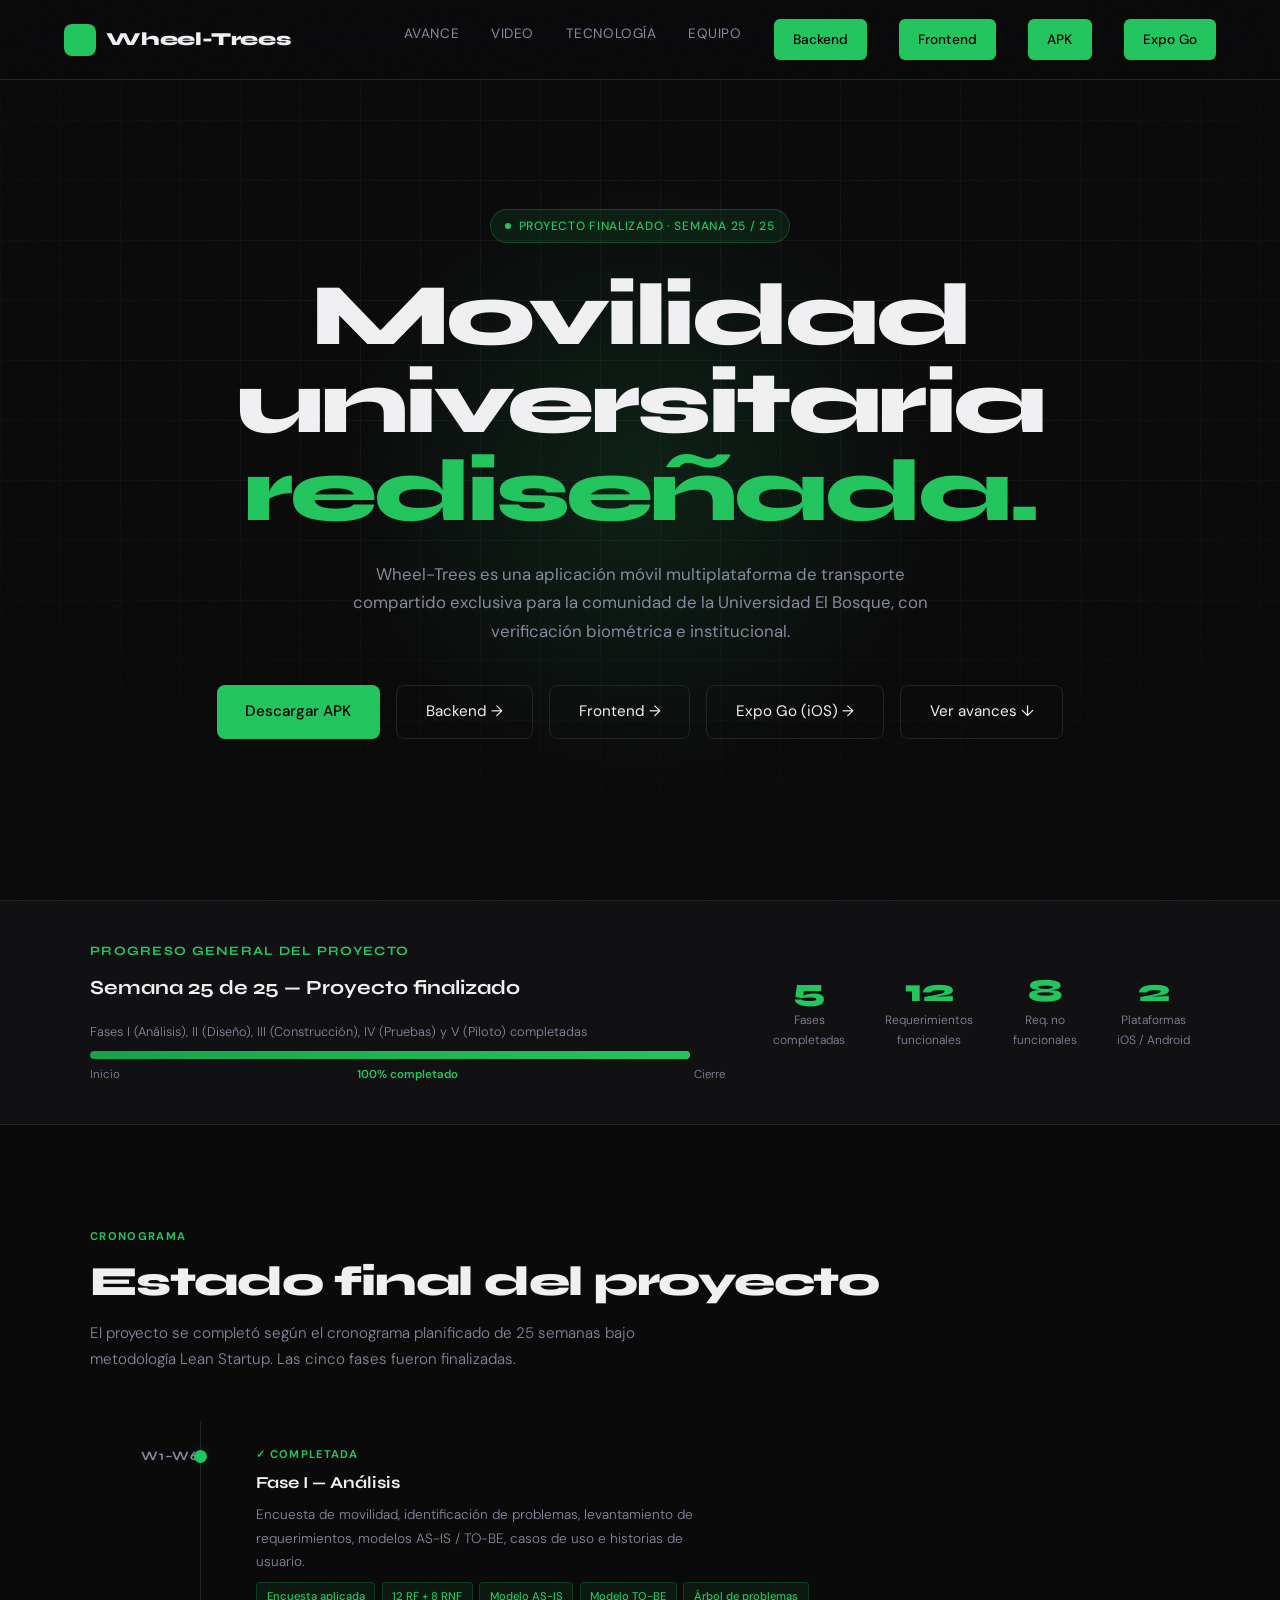
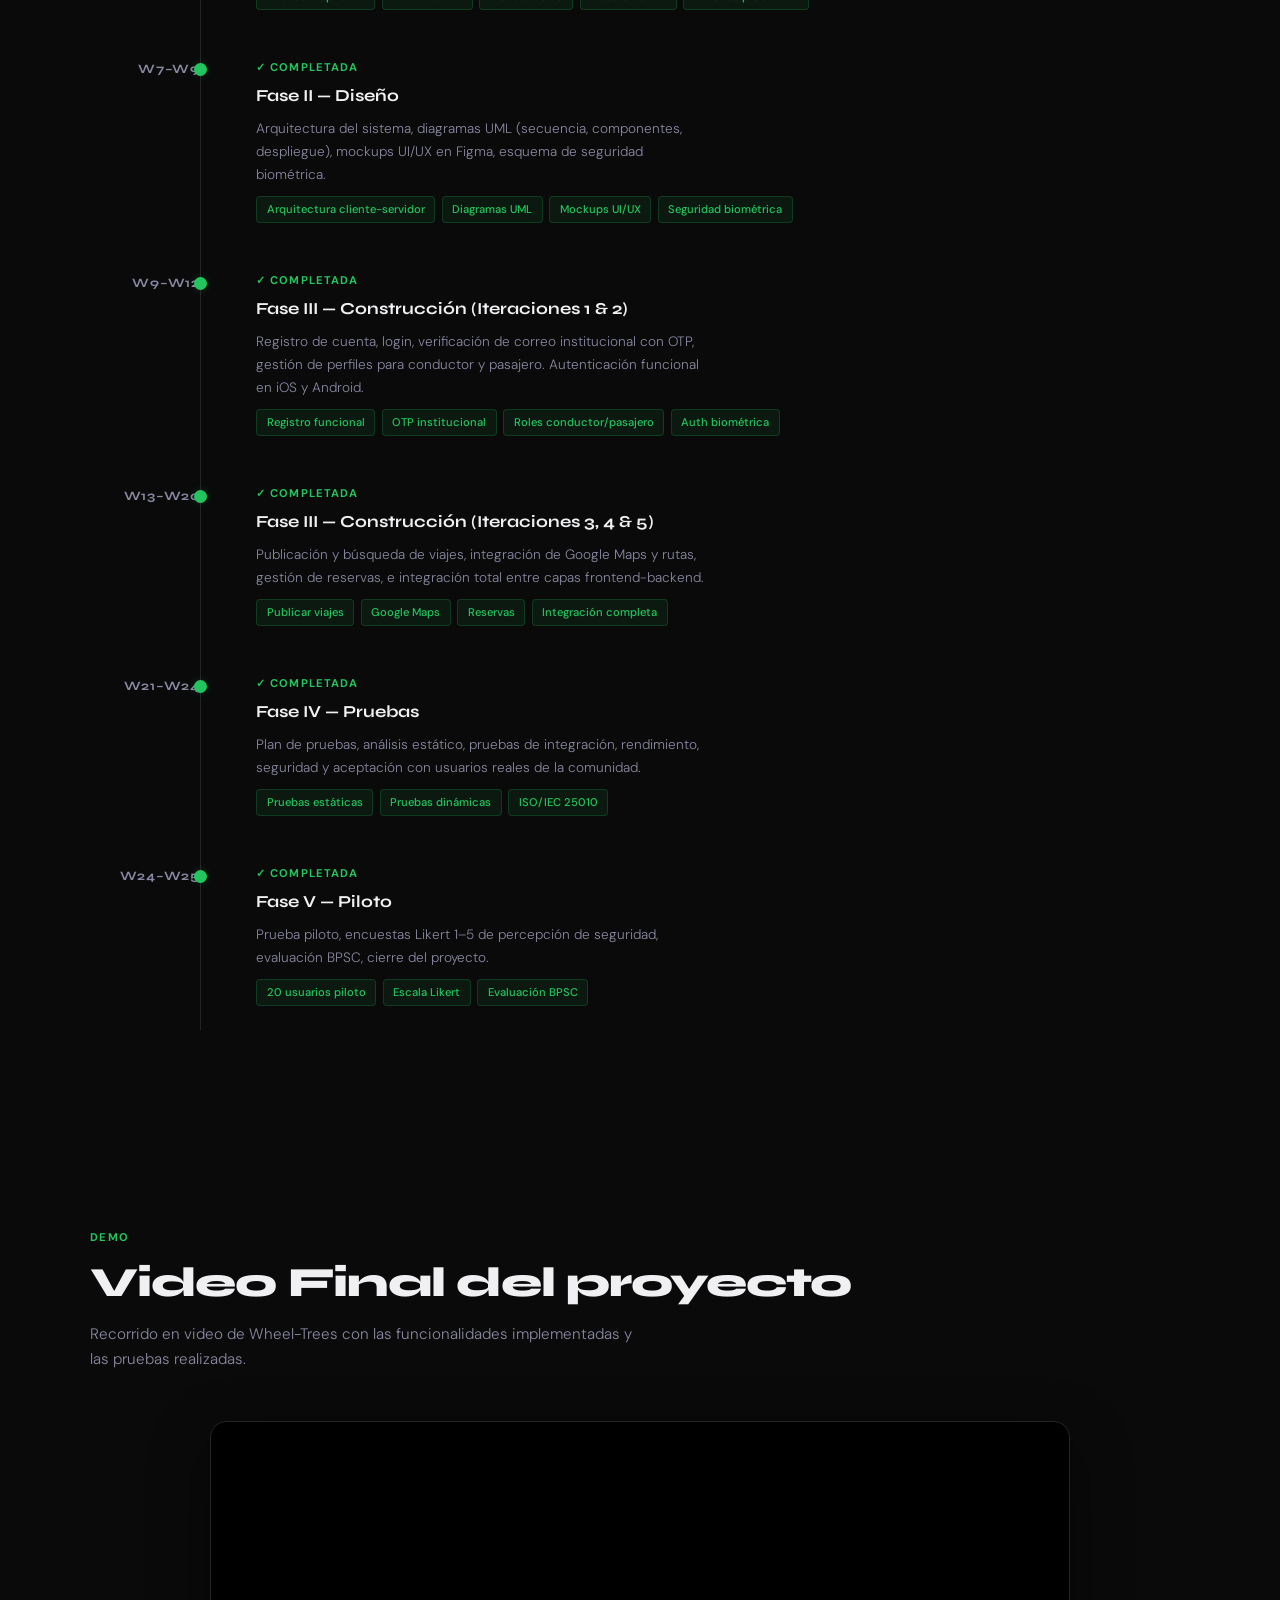
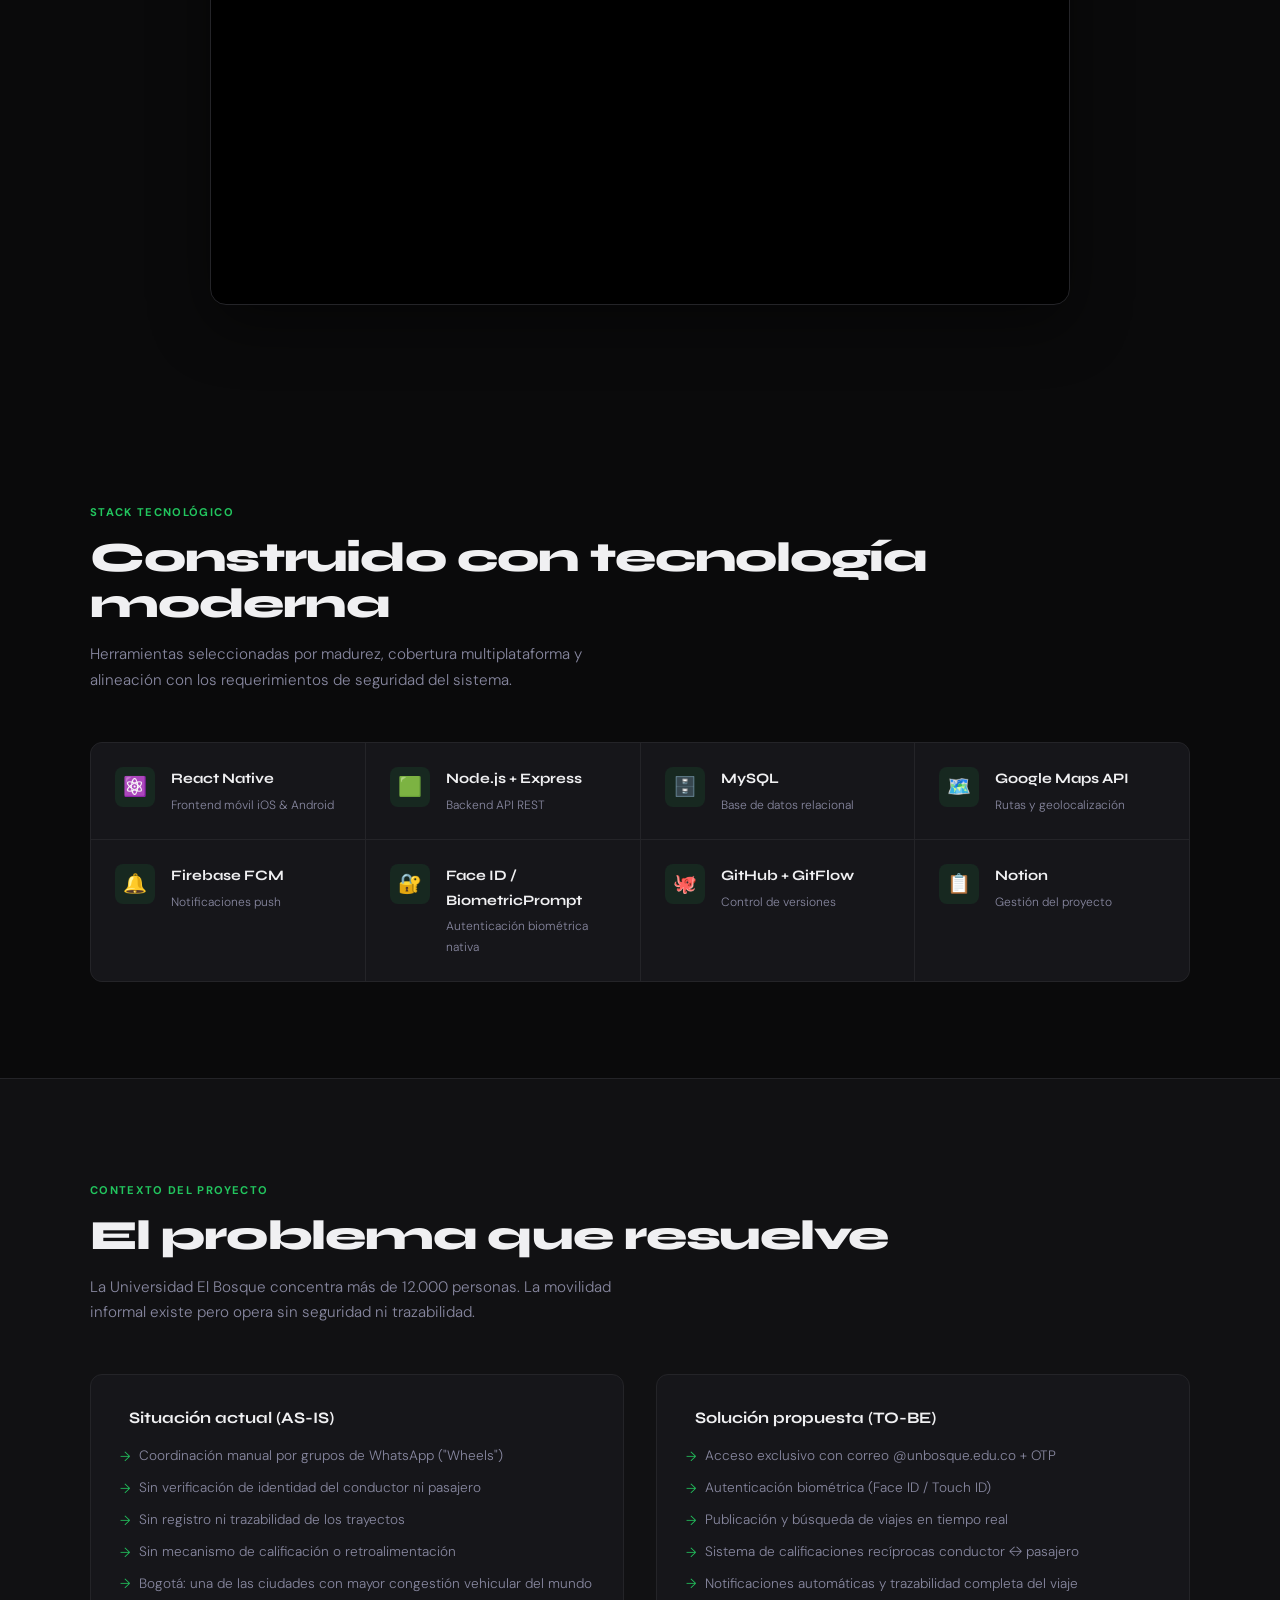
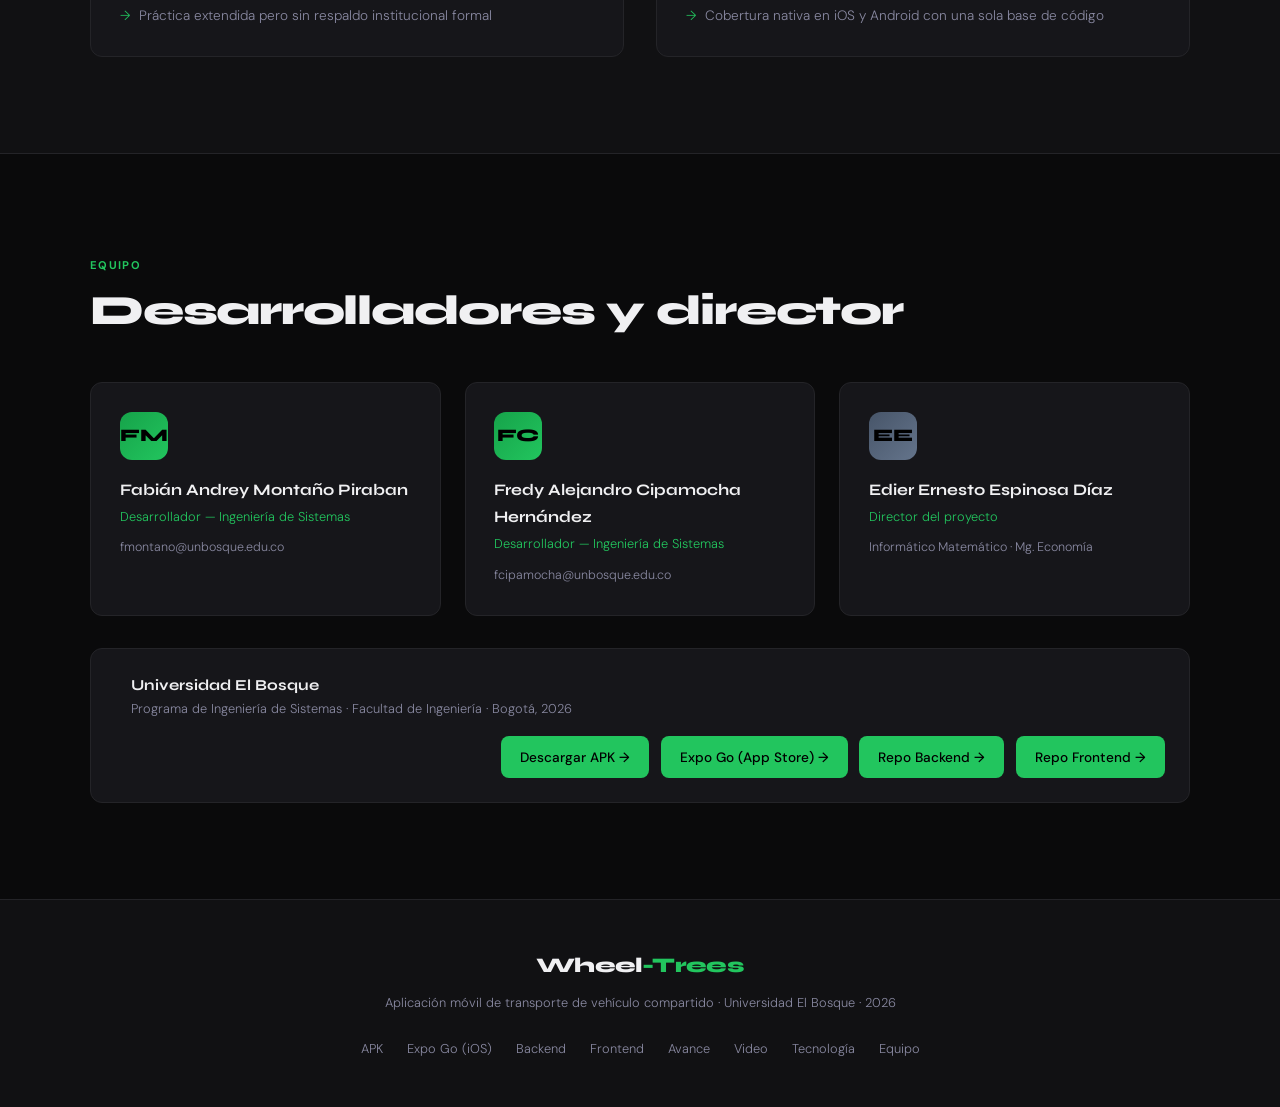
==== commit 84052032: "Update index.html" ====
--- a/index.html
+++ b/index.html
@@ -1,1189 +1,1208 @@
 <!DOCTYPE html>
 <html lang="es">
 <head>
-  <meta charset="UTF-8" />
-  <meta name="viewport" content="width=device-width, initial-scale=1.0" />
-  <title>Wheel-Trees — Aplicación Móvil de Transporte Compartido</title>
-  <link href="https://fonts.googleapis.com/css2?family=Syne:wght@400;600;700;800&family=DM+Sans:ital,wght@0,300;0,400;0,500;1,300&display=swap" rel="stylesheet" />
-  <style>
-    *, *::before, *::after { box-sizing: border-box; margin: 0; padding: 0; }
-
-    :root {
-      --bg:        #0a0a0b;
-      --surface:   #111113;
-      --card:      #16161a;
-      --border:    #242428;
-      --green:     #22c55e;
-      --green-dim: #16a34a;
-      --green-glow:#22c55e33;
-      --text:      #f0f0f2;
-      --muted:     #8888a0;
-      --accent:    #34d399;
-    }
-
-    html { scroll-behavior: smooth; }
-
-    body {
-      background: var(--bg);
-      color: var(--text);
-      font-family: 'DM Sans', sans-serif;
-      font-weight: 300;
-      line-height: 1.7;
-      overflow-x: hidden;
-    }
-
-    /* ─── NOISE TEXTURE OVERLAY ─── */
-    body::before {
-      content: '';
-      position: fixed;
-      inset: 0;
-      background-image: url("data:image/svg+xml,%3Csvg viewBox='0 0 256 256' xmlns='http://www.w3.org/2000/svg'%3E%3Cfilter id='n'%3E%3CfeTurbulence type='fractalNoise' baseFrequency='0.9' numOctaves='4' stitchTiles='stitch'/%3E%3C/filter%3E%3Crect width='100%25' height='100%25' filter='url(%23n)' opacity='0.04'/%3E%3C/svg%3E");
-      pointer-events: none;
-      z-index: 9999;
-      opacity: .5;
-    }
-
-    /* ─── HEADER / NAV ─── */
-    nav {
-      position: fixed;
-      top: 0; left: 0; right: 0;
-      z-index: 100;
-      display: flex;
-      align-items: center;
-      justify-content: space-between;
-      padding: 1.2rem 5vw;
-      background: rgba(10,10,11,.82);
-      backdrop-filter: blur(16px);
-      border-bottom: 1px solid var(--border);
-    }
-
-    .logo {
-      display: flex;
-      align-items: center;
-      gap: .65rem;
-      font-family: 'Syne', sans-serif;
-      font-weight: 800;
-      font-size: 1.15rem;
-      letter-spacing: -.02em;
-      color: var(--text);
-      text-decoration: none;
-    }
-
-    .logo-icon {
-      width: 32px; height: 32px;
-      background: var(--green);
-      border-radius: 8px;
-      display: grid;
-      place-items: center;
-      font-size: 1rem;
-    }
-
-    .nav-links {
-      display: flex;
-      gap: 2rem;
-      list-style: none;
-    }
-
-    .nav-links a {
-      color: var(--muted);
-      text-decoration: none;
-      font-size: .85rem;
-      font-weight: 400;
-      letter-spacing: .04em;
-      text-transform: uppercase;
-      transition: color .2s;
-    }
-    .nav-links a:hover { color: var(--green); }
-
-    .nav-cta {
-      display: flex;
-      align-items: center;
-      gap: .5rem;
-      padding: .55rem 1.2rem;
-      background: var(--green);
-      color: #000 !important;
-      border-radius: 6px;
-      font-weight: 500 !important;
-      text-transform: none !important;
-      font-size: .85rem !important;
-      letter-spacing: 0 !important;
-      transition: background .2s, transform .15s !important;
-    }
-    .nav-cta:hover { background: var(--accent) !important; transform: translateY(-1px); color: #000 !important; }
-
-    /* ─── HERO ─── */
-    .hero {
-      min-height: 100vh;
-      display: flex;
-      flex-direction: column;
-      align-items: center;
-      justify-content: center;
-      text-align: center;
-      padding: 8rem 5vw 5rem;
-      position: relative;
-      overflow: hidden;
-    }
-
-    .hero-glow {
-      position: absolute;
-      top: 20%;
-      left: 50%;
-      transform: translateX(-50%);
-      width: 600px;
-      height: 600px;
-      background: radial-gradient(ellipse, rgba(34,197,94,.12) 0%, transparent 70%);
-      pointer-events: none;
-    }
-
-    .hero-grid {
-      position: absolute;
-      inset: 0;
-      background-image:
-        linear-gradient(var(--border) 1px, transparent 1px),
-        linear-gradient(90deg, var(--border) 1px, transparent 1px);
-      background-size: 60px 60px;
-      mask-image: radial-gradient(ellipse 80% 60% at 50% 40%, black 30%, transparent 100%);
-      opacity: .4;
-      pointer-events: none;
-    }
-
-    .badge {
-      display: inline-flex;
-      align-items: center;
-      gap: .45rem;
-      padding: .35rem .9rem;
-      background: rgba(34,197,94,.1);
-      border: 1px solid rgba(34,197,94,.25);
-      border-radius: 100px;
-      font-size: .75rem;
-      font-weight: 500;
-      color: var(--green);
-      letter-spacing: .06em;
-      text-transform: uppercase;
-      margin-bottom: 1.8rem;
-      animation: fadeUp .6s ease both;
-    }
-
-    .badge-dot {
-      width: 6px; height: 6px;
-      background: var(--green);
-      border-radius: 50%;
-      animation: pulse 2s infinite;
-    }
-
-    @keyframes pulse {
-      0%,100% { opacity: 1; transform: scale(1); }
-      50% { opacity: .5; transform: scale(.8); }
-    }
-
-    h1 {
-      font-family: 'Syne', sans-serif;
-      font-weight: 800;
-      font-size: clamp(3rem, 7vw, 5.5rem);
-      line-height: 1.0;
-      letter-spacing: -.04em;
-      margin-bottom: 1.5rem;
-      animation: fadeUp .6s .1s ease both;
-    }
-
-    h1 span { color: var(--green); }
-
-    .hero-sub {
-      max-width: 52ch;
-      color: var(--muted);
-      font-size: 1.05rem;
-      font-weight: 400;
-      margin-bottom: 2.5rem;
-      animation: fadeUp .6s .2s ease both;
-    }
-
-    .hero-actions {
-      display: flex;
-      gap: 1rem;
-      flex-wrap: wrap;
-      justify-content: center;
-      animation: fadeUp .6s .3s ease both;
-    }
-
-    .btn-primary {
-      display: inline-flex;
-      align-items: center;
-      gap: .5rem;
-      padding: .8rem 1.8rem;
-      background: var(--green);
-      color: #000;
-      border-radius: 8px;
-      font-weight: 500;
-      font-size: .95rem;
-      text-decoration: none;
-      transition: background .2s, transform .15s, box-shadow .2s;
-      box-shadow: 0 0 0 0 var(--green-glow);
-    }
-    .btn-primary:hover {
-      background: var(--accent);
-      transform: translateY(-2px);
-      box-shadow: 0 8px 30px var(--green-glow);
-    }
-
-    .btn-secondary {
-      display: inline-flex;
-      align-items: center;
-      gap: .5rem;
-      padding: .8rem 1.8rem;
-      background: transparent;
-      color: var(--text);
-      border: 1px solid var(--border);
-      border-radius: 8px;
-      font-weight: 400;
-      font-size: .95rem;
-      text-decoration: none;
-      transition: border-color .2s, transform .15s;
-    }
-    .btn-secondary:hover { border-color: var(--green); color: var(--green); transform: translateY(-2px); }
-
-    @keyframes fadeUp {
-      from { opacity: 0; transform: translateY(20px); }
-      to   { opacity: 1; transform: translateY(0); }
-    }
-
-    /* ─── PROGRESS STRIP ─── */
-    .progress-strip {
-      background: var(--surface);
-      border-top: 1px solid var(--border);
-      border-bottom: 1px solid var(--border);
-      padding: 2.5rem 5vw;
-    }
-
-    .progress-inner {
-      max-width: 1100px;
-      margin: 0 auto;
-      display: grid;
-      grid-template-columns: 1fr auto;
-      align-items: center;
-      gap: 3rem;
-    }
-
-    .progress-label {
-      font-family: 'Syne', sans-serif;
-      font-size: .8rem;
-      font-weight: 700;
-      letter-spacing: .1em;
-      text-transform: uppercase;
-      color: var(--green);
-      margin-bottom: .5rem;
-    }
-
-    .progress-title {
-      font-family: 'Syne', sans-serif;
-      font-size: 1.25rem;
-      font-weight: 700;
-      margin-bottom: 1rem;
-    }
-
-    .progress-bar-wrap {
-      background: var(--border);
-      border-radius: 100px;
-      height: 8px;
-      overflow: hidden;
-      max-width: 600px;
-    }
-
-    .progress-bar {
-      height: 100%;
-      width: 48%;
-      background: linear-gradient(90deg, var(--green-dim), var(--green));
-      border-radius: 100px;
-      position: relative;
-      animation: growBar 1.2s .5s cubic-bezier(.22,1,.36,1) both;
-    }
-
-    @keyframes growBar {
-      from { width: 0; }
-      to   { width: 48%; }
-    }
-
-    .progress-bar::after {
-      content: '';
-      position: absolute;
-      right: 0; top: 50%;
-      transform: translateY(-50%);
-      width: 12px; height: 12px;
-      background: var(--green);
-      border-radius: 50%;
-      box-shadow: 0 0 10px var(--green);
-    }
-
-    .progress-stats {
-      display: flex;
-      gap: 2.5rem;
-    }
-
-    .stat {
-      text-align: center;
-    }
-    .stat-num {
-      font-family: 'Syne', sans-serif;
-      font-size: 2rem;
-      font-weight: 800;
-      color: var(--green);
-      line-height: 1;
-    }
-    .stat-lbl {
-      font-size: .75rem;
-      color: var(--muted);
-      margin-top: .2rem;
-    }
-
-    /* ─── SECTION BASE ─── */
-    section { padding: 6rem 5vw; }
-
-    .section-inner { max-width: 1100px; margin: 0 auto; }
-
-    .section-tag {
-      display: inline-block;
-      font-size: .7rem;
-      font-weight: 700;
-      letter-spacing: .12em;
-      text-transform: uppercase;
-      color: var(--green);
-      margin-bottom: .8rem;
-    }
-
-    .section-title {
-      font-family: 'Syne', sans-serif;
-      font-weight: 800;
-      font-size: clamp(1.8rem, 3.5vw, 2.6rem);
-      letter-spacing: -.03em;
-      line-height: 1.1;
-      margin-bottom: 1rem;
-    }
-
-    .section-body {
-      color: var(--muted);
-      max-width: 55ch;
-      font-size: .95rem;
-      margin-bottom: 3rem;
-    }
-
-    /* ─── TIMELINE ─── */
-    .timeline {
-      display: flex;
-      flex-direction: column;
-      gap: 0;
-      position: relative;
-    }
-
-    .timeline::before {
-      content: '';
-      position: absolute;
-      left: 110px;
-      top: 0; bottom: 0;
-      width: 1px;
-      background: var(--border);
-    }
-
-    .tl-item {
-      display: grid;
-      grid-template-columns: 110px 1fr;
-      gap: 2rem;
-      padding: 1.5rem 0;
-      position: relative;
-    }
-
-    .tl-week {
-      font-family: 'Syne', sans-serif;
-      font-size: .8rem;
-      font-weight: 700;
-      color: var(--muted);
-      letter-spacing: .06em;
-      text-align: right;
-      padding-top: .1rem;
-    }
-
-    .tl-dot {
-      position: absolute;
-      left: 104px;
-      top: 1.85rem;
-      width: 13px; height: 13px;
-      border-radius: 50%;
-      background: var(--border);
-      border: 2px solid var(--border);
-      z-index: 1;
-    }
-
-    .tl-item.done .tl-dot {
-      background: var(--green);
-      border-color: var(--green);
-      box-shadow: 0 0 10px var(--green-glow);
-    }
-
-    .tl-item.active .tl-dot {
-      background: var(--bg);
-      border-color: var(--green);
-      box-shadow: 0 0 14px var(--green);
-      animation: dotPulse 2s infinite;
-    }
-
-    @keyframes dotPulse {
-      0%,100% { box-shadow: 0 0 6px var(--green); }
-      50% { box-shadow: 0 0 18px var(--green), 0 0 30px var(--green-glow); }
-    }
-
-    .tl-content {
-      padding-left: 1.5rem;
-    }
-
-    .tl-phase {
-      font-size: .7rem;
-      font-weight: 700;
-      letter-spacing: .1em;
-      text-transform: uppercase;
-      color: var(--green);
-      margin-bottom: .3rem;
-    }
-
-    .tl-name {
-      font-family: 'Syne', sans-serif;
-      font-size: 1.05rem;
-      font-weight: 700;
-      margin-bottom: .4rem;
-    }
-
-    .tl-desc {
-      font-size: .85rem;
-      color: var(--muted);
-      max-width: 50ch;
-    }
-
-    .tl-pills {
-      display: flex;
-      flex-wrap: wrap;
-      gap: .4rem;
-      margin-top: .6rem;
-    }
-
-    .pill {
-      padding: .2rem .6rem;
-      background: rgba(34,197,94,.08);
-      border: 1px solid rgba(34,197,94,.2);
-      border-radius: 4px;
-      font-size: .7rem;
-      font-weight: 500;
-      color: var(--green);
-    }
-
-    .pill.gray {
-      background: rgba(136,136,160,.08);
-      border-color: rgba(136,136,160,.2);
-      color: var(--muted);
-    }
-
-    /* ─── SCREENS SECTION ─── */
-    .screens-section {
-      background: var(--surface);
-      border-top: 1px solid var(--border);
-      border-bottom: 1px solid var(--border);
-    }
-
-    .screens-grid {
-      display: grid;
-      grid-template-columns: repeat(4, 1fr);
-      gap: 1.5rem;
-      margin-top: 3rem;
-    }
-
-    .screen-card {
-      background: var(--card);
-      border: 1px solid var(--border);
-      border-radius: 16px;
-      overflow: hidden;
-      transition: border-color .25s, transform .25s;
-    }
-    .screen-card:hover {
-      border-color: rgba(34,197,94,.35);
-      transform: translateY(-4px);
-    }
-
-    .screen-img-wrap {
-      width: 100%;
-      aspect-ratio: 9/19;
-      overflow: hidden;
-      background: #0d0d10;
-      display: flex;
-      align-items: center;
-      justify-content: center;
-    }
-
-    .screen-img-wrap img {
-      width: 100%;
-      height: 100%;
-      object-fit: cover;
-      object-position: top;
-    }
-
-    .screen-info {
-      padding: 1rem 1.1rem 1.2rem;
-    }
-
-    .screen-label {
-      font-size: .65rem;
-      font-weight: 700;
-      letter-spacing: .1em;
-      text-transform: uppercase;
-      color: var(--green);
-      margin-bottom: .3rem;
-    }
-
-    .screen-name {
-      font-family: 'Syne', sans-serif;
-      font-weight: 700;
-      font-size: .9rem;
-      line-height: 1.2;
-      margin-bottom: .3rem;
-    }
-
-    .screen-desc {
-      font-size: .75rem;
-      color: var(--muted);
-      line-height: 1.5;
-    }
-
-    /* ─── TECH STACK ─── */
-    .tech-grid {
-      display: grid;
-      grid-template-columns: repeat(auto-fill, minmax(220px, 1fr));
-      gap: 1px;
-      background: var(--border);
-      border: 1px solid var(--border);
-      border-radius: 12px;
-      overflow: hidden;
-      margin-top: 3rem;
-    }
-
-    .tech-item {
-      background: var(--card);
-      padding: 1.5rem;
-      display: flex;
-      align-items: flex-start;
-      gap: 1rem;
-    }
-
-    .tech-icon {
-      width: 40px; height: 40px;
-      background: rgba(34,197,94,.1);
-      border-radius: 8px;
-      display: grid;
-      place-items: center;
-      font-size: 1.2rem;
-      flex-shrink: 0;
-    }
-
-    .tech-name {
-      font-family: 'Syne', sans-serif;
-      font-weight: 700;
-      font-size: .9rem;
-      margin-bottom: .2rem;
-    }
-
-    .tech-role {
-      font-size: .75rem;
-      color: var(--muted);
-    }
-
-    /* ─── CONTEXT SECTION ─── */
-    .context-grid {
-      display: grid;
-      grid-template-columns: 1fr 1fr;
-      gap: 2rem;
-      margin-top: 3rem;
-    }
-
-    .context-card {
-      background: var(--card);
-      border: 1px solid var(--border);
-      border-radius: 12px;
-      padding: 1.8rem;
-    }
-
-    .context-card-title {
-      font-family: 'Syne', sans-serif;
-      font-weight: 700;
-      font-size: 1rem;
-      margin-bottom: .8rem;
-      display: flex;
-      align-items: center;
-      gap: .6rem;
-    }
-
-    .context-card-title span {
-      font-size: 1.2rem;
-    }
-
-    .context-list {
-      list-style: none;
-      display: flex;
-      flex-direction: column;
-      gap: .5rem;
-    }
-
-    .context-list li {
-      display: flex;
-      gap: .6rem;
-      font-size: .85rem;
-      color: var(--muted);
-      align-items: flex-start;
-    }
-
-    .context-list li::before {
-      content: '→';
-      color: var(--green);
-      flex-shrink: 0;
-      margin-top: .05rem;
-    }
-
-    /* ─── TEAM ─── */
-    .team-grid {
-      display: grid;
-      grid-template-columns: repeat(auto-fill, minmax(260px, 1fr));
-      gap: 1.5rem;
-      margin-top: 3rem;
-    }
-
-    .team-card {
-      background: var(--card);
-      border: 1px solid var(--border);
-      border-radius: 12px;
-      padding: 1.8rem;
-      transition: border-color .25s;
-    }
-    .team-card:hover { border-color: rgba(34,197,94,.35); }
-
-    .team-avatar {
-      width: 48px; height: 48px;
-      background: linear-gradient(135deg, var(--green-dim), var(--green));
-      border-radius: 12px;
-      display: grid;
-      place-items: center;
-      font-family: 'Syne', sans-serif;
-      font-weight: 800;
-      font-size: 1.1rem;
-      color: #000;
-      margin-bottom: 1rem;
-    }
-
-    .team-name {
-      font-family: 'Syne', sans-serif;
-      font-weight: 700;
-      font-size: 1rem;
-      margin-bottom: .2rem;
-    }
-
-    .team-role {
-      font-size: .8rem;
-      color: var(--green);
-      margin-bottom: .6rem;
-    }
-
-    .team-email {
-      font-size: .78rem;
-      color: var(--muted);
-    }
-
-    /* ─── FOOTER ─── */
-    footer {
-      background: var(--surface);
-      border-top: 1px solid var(--border);
-      padding: 3rem 5vw;
-      text-align: center;
-    }
-
-    .footer-logo {
-      font-family: 'Syne', sans-serif;
-      font-weight: 800;
-      font-size: 1.3rem;
-      letter-spacing: -.03em;
-      margin-bottom: .5rem;
-    }
-    .footer-logo span { color: var(--green); }
-
-    .footer-sub {
-      font-size: .8rem;
-      color: var(--muted);
-      margin-bottom: 1.5rem;
-    }
-
-    .footer-links {
-      display: flex;
-      justify-content: center;
-      gap: 1.5rem;
-      flex-wrap: wrap;
-    }
-
-    .footer-links a {
-      font-size: .8rem;
-      color: var(--muted);
-      text-decoration: none;
-      transition: color .2s;
-    }
-    .footer-links a:hover { color: var(--green); }
-
-    /* ─── RESPONSIVE ─── */
-    @media (max-width: 768px) {
-      .nav-links { display: none; }
-      .progress-inner { grid-template-columns: 1fr; }
-      .progress-stats { justify-content: center; }
-      .screens-grid { grid-template-columns: repeat(2, 1fr); }
-      .context-grid { grid-template-columns: 1fr; }
-      .timeline::before { left: 70px; }
-      .tl-item { grid-template-columns: 70px 1fr; gap: 1rem; }
-      .tl-dot { left: 64px; }
-    }
-
-    @media (max-width: 480px) {
-      .screens-grid { grid-template-columns: 1fr 1fr; }
-    }
-
-    /* ─── SCROLL REVEAL ─── */
-    .reveal {
-      opacity: 0;
-      transform: translateY(24px);
-      transition: opacity .65s ease, transform .65s ease;
-    }
-    .reveal.visible {
-      opacity: 1;
-      transform: none;
-    }
-  </style>
+<meta charset="UTF-8" />
+<meta name="viewport" content="width=device-width, initial-scale=1.0" />
+<title>Wheel-Trees — Aplicación Móvil de Transporte Compartido</title>
+<link href="https://fonts.googleapis.com/css2?family=Syne:wght@400;600;700;800&family=DM+Sans:ital,wght@0,300;0,400;0,500;1,300&display=swap" rel="stylesheet" />
+<style>
+ *, *::before, *::after { box-sizing: border-box; margin: 0; padding: 0; }
+
+ :root {
+ --bg: #0a0a0b;
+ --surface: #111113;
+ --card: #16161a;
+ --border: #242428;
+ --green: #22c55e;
+ --green-dim: #16a34a;
+ --green-glow:#22c55e33;
+ --text: #f0f0f2;
+ --muted: #8888a0;
+ --accent: #34d399;
+ }
+
+ html { scroll-behavior: smooth; }
+
+ body {
+ background: var(--bg);
+ color: var(--text);
+ font-family: 'DM Sans', sans-serif;
+ font-weight: 300;
+ line-height: 1.7;
+ overflow-x: hidden;
+ }
+
+ /* ─── NOISE TEXTURE OVERLAY ─── */
+ body::before {
+ content: '';
+ position: fixed;
+ inset: 0;
+ background-image: url("data:image/svg+xml,%3Csvg viewBox='0 0 256 256' xmlns='http://www.w3.org/2000/svg'%3E%3Cfilter id='n'%3E%3CfeTurbulence type='fractalNoise' baseFrequency='0.9' numOctaves='4' stitchTiles='stitch'/%3E%3C/filter%3E%3Crect width='100%25' height='100%25' filter='url(%23n)' opacity='0.04'/%3E%3C/svg%3E");
+ pointer-events: none;
+ z-index: 9999;
+ opacity: .5;
+ }
+
+ /* ─── HEADER / NAV ─── */
+ nav {
+ position: fixed;
+ top: 0; left: 0; right: 0;
+ z-index: 100;
+ display: flex;
+ align-items: center;
+ justify-content: space-between;
+ padding: 1.2rem 5vw;
+ background: rgba(10,10,11,.82);
+ backdrop-filter: blur(16px);
+ border-bottom: 1px solid var(--border);
+ }
+
+ .logo {
+ display: flex;
+ align-items: center;
+ gap: .65rem;
+ font-family: 'Syne', sans-serif;
+ font-weight: 800;
+ font-size: 1.15rem;
+ letter-spacing: -.02em;
+ color: var(--text);
+ text-decoration: none;
+ }
+
+ .logo-icon {
+ width: 32px; height: 32px;
+ background: var(--green);
+ border-radius: 8px;
+ display: grid;
+ place-items: center;
+ font-size: 1rem;
+ }
+
+ .nav-links {
+ display: flex;
+ gap: 2rem;
+ list-style: none;
+ }
+
+ .nav-links a {
+ color: var(--muted);
+ text-decoration: none;
+ font-size: .85rem;
+ font-weight: 400;
+ letter-spacing: .04em;
+ text-transform: uppercase;
+ transition: color .2s;
+ }
+ .nav-links a:hover { color: var(--green); }
+
+ .nav-cta {
+ display: flex;
+ align-items: center;
+ gap: .5rem;
+ padding: .55rem 1.2rem;
+ background: var(--green);
+ color: #000 !important;
+ border-radius: 6px;
+ font-weight: 500 !important;
+ text-transform: none !important;
+ font-size: .85rem !important;
+ letter-spacing: 0 !important;
+ transition: background .2s, transform .15s !important;
+ }
+ .nav-cta:hover { background: var(--accent) !important; transform: translateY(-1px); color: #000 !important; }
+
+ /* ─── HERO ─── */
+ .hero {
+ min-height: 100vh;
+ display: flex;
+ flex-direction: column;
+ align-items: center;
+ justify-content: center;
+ text-align: center;
+ padding: 8rem 5vw 5rem;
+ position: relative;
+ overflow: hidden;
+ }
+
+ .hero-glow {
+ position: absolute;
+ top: 20%;
+ left: 50%;
+ transform: translateX(-50%);
+ width: 600px;
+ height: 600px;
+ background: radial-gradient(ellipse, rgba(34,197,94,.12) 0%, transparent 70%);
+ pointer-events: none;
+ }
+
+ .hero-grid {
+ position: absolute;
+ inset: 0;
+ background-image:
+ linear-gradient(var(--border) 1px, transparent 1px),
+ linear-gradient(90deg, var(--border) 1px, transparent 1px);
+ background-size: 60px 60px;
+ mask-image: radial-gradient(ellipse 80% 60% at 50% 40%, black 30%, transparent 100%);
+ opacity: .4;
+ pointer-events: none;
+ }
+
+ .badge {
+ display: inline-flex;
+ align-items: center;
+ gap: .45rem;
+ padding: .35rem .9rem;
+ background: rgba(34,197,94,.1);
+ border: 1px solid rgba(34,197,94,.25);
+ border-radius: 100px;
+ font-size: .75rem;
+ font-weight: 500;
+ color: var(--green);
+ letter-spacing: .06em;
+ text-transform: uppercase;
+ margin-bottom: 1.8rem;
+ animation: fadeUp .6s ease both;
+ }
+
+ .badge-dot {
+ width: 6px; height: 6px;
+ background: var(--green);
+ border-radius: 50%;
+ animation: pulse 2s infinite;
+ }
+
+ @keyframes pulse {
+ 0%,100% { opacity: 1; transform: scale(1); }
+ 50% { opacity: .5; transform: scale(.8); }
+ }
+
+ h1 {
+ font-family: 'Syne', sans-serif;
+ font-weight: 800;
+ font-size: clamp(3rem, 7vw, 5.5rem);
+ line-height: 1.0;
+ letter-spacing: -.04em;
+ margin-bottom: 1.5rem;
+ animation: fadeUp .6s .1s ease both;
+ }
+
+ h1 span { color: var(--green); }
+
+ .hero-sub {
+ max-width: 52ch;
+ color: var(--muted);
+ font-size: 1.05rem;
+ font-weight: 400;
+ margin-bottom: 2.5rem;
+ animation: fadeUp .6s .2s ease both;
+ }
+
+ .hero-actions {
+ display: flex;
+ gap: 1rem;
+ flex-wrap: wrap;
+ justify-content: center;
+ animation: fadeUp .6s .3s ease both;
+ }
+
+ .btn-primary {
+ display: inline-flex;
+ align-items: center;
+ gap: .5rem;
+ padding: .8rem 1.8rem;
+ background: var(--green);
+ color: #000;
+ border-radius: 8px;
+ font-weight: 500;
+ font-size: .95rem;
+ text-decoration: none;
+ transition: background .2s, transform .15s, box-shadow .2s;
+ box-shadow: 0 0 0 0 var(--green-glow);
+ }
+ .btn-primary:hover {
+ background: var(--accent);
+ transform: translateY(-2px);
+ box-shadow: 0 8px 30px var(--green-glow);
+ }
+
+ .btn-secondary {
+ display: inline-flex;
+ align-items: center;
+ gap: .5rem;
+ padding: .8rem 1.8rem;
+ background: transparent;
+ color: var(--text);
+ border: 1px solid var(--border);
+ border-radius: 8px;
+ font-weight: 400;
+ font-size: .95rem;
+ text-decoration: none;
+ transition: border-color .2s, transform .15s;
+ }
+ .btn-secondary:hover { border-color: var(--green); color: var(--green); transform: translateY(-2px); }
+
+ @keyframes fadeUp {
+ from { opacity: 0; transform: translateY(20px); }
+ to { opacity: 1; transform: translateY(0); }
+ }
+
+ /* ─── PROGRESS STRIP ─── */
+ .progress-strip {
+ background: var(--surface);
+ border-top: 1px solid var(--border);
+ border-bottom: 1px solid var(--border);
+ padding: 2.5rem 5vw;
+ }
+
+ .progress-inner {
+ max-width: 1100px;
+ margin: 0 auto;
+ display: grid;
+ grid-template-columns: 1fr auto;
+ align-items: center;
+ gap: 3rem;
+ }
+
+ .progress-label {
+ font-family: 'Syne', sans-serif;
+ font-size: .8rem;
+ font-weight: 700;
+ letter-spacing: .1em;
+ text-transform: uppercase;
+ color: var(--green);
+ margin-bottom: .5rem;
+ }
+
+ .progress-title {
+ font-family: 'Syne', sans-serif;
+ font-size: 1.25rem;
+ font-weight: 700;
+ margin-bottom: 1rem;
+ }
+
+ .progress-bar-wrap {
+ background: var(--border);
+ border-radius: 100px;
+ height: 8px;
+ overflow: hidden;
+ max-width: 600px;
+ }
+
+ .progress-bar {
+ height: 100%;
+ width: 100%;
+ background: linear-gradient(90deg, var(--green-dim), var(--green));
+ border-radius: 100px;
+ position: relative;
+ animation: growBar 1.2s .5s cubic-bezier(.22,1,.36,1) both;
+ }
+
+ @keyframes growBar {
+ from { width: 0; }
+ to { width: 100%; }
+ }
+
+ .progress-bar::after {
+ content: '';
+ position: absolute;
+ right: 0; top: 50%;
+ transform: translateY(-50%);
+ width: 12px; height: 12px;
+ background: var(--green);
+ border-radius: 50%;
+ box-shadow: 0 0 10px var(--green);
+ }
+
+ .progress-stats {
+ display: flex;
+ gap: 2.5rem;
+ }
+
+ .stat {
+ text-align: center;
+ }
+ .stat-num {
+ font-family: 'Syne', sans-serif;
+ font-size: 2rem;
+ font-weight: 800;
+ color: var(--green);
+ line-height: 1;
+ }
+ .stat-lbl {
+ font-size: .75rem;
+ color: var(--muted);
+ margin-top: .2rem;
+ }
+
+ /* ─── SECTION BASE ─── */
+ section { padding: 6rem 5vw; }
+
+ .section-inner { max-width: 1100px; margin: 0 auto; }
+
+ .section-tag {
+ display: inline-block;
+ font-size: .7rem;
+ font-weight: 700;
+ letter-spacing: .12em;
+ text-transform: uppercase;
+ color: var(--green);
+ margin-bottom: .8rem;
+ }
+
+ .section-title {
+ font-family: 'Syne', sans-serif;
+ font-weight: 800;
+ font-size: clamp(1.8rem, 3.5vw, 2.6rem);
+ letter-spacing: -.03em;
+ line-height: 1.1;
+ margin-bottom: 1rem;
+ }
+
+ .section-body {
+ color: var(--muted);
+ max-width: 55ch;
+ font-size: .95rem;
+ margin-bottom: 3rem;
+ }
+
+ /* ─── TIMELINE ─── */
+ .timeline {
+ display: flex;
+ flex-direction: column;
+ gap: 0;
+ position: relative;
+ }
+
+ .timeline::before {
+ content: '';
+ position: absolute;
+ left: 110px;
+ top: 0; bottom: 0;
+ width: 1px;
+ background: var(--border);
+ }
+
+ .tl-item {
+ display: grid;
+ grid-template-columns: 110px 1fr;
+ gap: 2rem;
+ padding: 1.5rem 0;
+ position: relative;
+ }
+
+ .tl-week {
+ font-family: 'Syne', sans-serif;
+ font-size: .8rem;
+ font-weight: 700;
+ color: var(--muted);
+ letter-spacing: .06em;
+ text-align: right;
+ padding-top: .1rem;
+ }
+
+ .tl-dot {
+ position: absolute;
+ left: 104px;
+ top: 1.85rem;
+ width: 13px; height: 13px;
+ border-radius: 50%;
+ background: var(--border);
+ border: 2px solid var(--border);
+ z-index: 1;
+ }
+
+ .tl-item.done .tl-dot {
+ background: var(--green);
+ border-color: var(--green);
+ box-shadow: 0 0 10px var(--green-glow);
+ }
+
+ .tl-item.active .tl-dot {
+ background: var(--bg);
+ border-color: var(--green);
+ box-shadow: 0 0 14px var(--green);
+ animation: dotPulse 2s infinite;
+ }
+
+ @keyframes dotPulse {
+ 0%,100% { box-shadow: 0 0 6px var(--green); }
+ 50% { box-shadow: 0 0 18px var(--green), 0 0 30px var(--green-glow); }
+ }
+
+ .tl-content {
+ padding-left: 1.5rem;
+ }
+
+ .tl-phase {
+ font-size: .7rem;
+ font-weight: 700;
+ letter-spacing: .1em;
+ text-transform: uppercase;
+ color: var(--green);
+ margin-bottom: .3rem;
+ }
+
+ .tl-name {
+ font-family: 'Syne', sans-serif;
+ font-size: 1.05rem;
+ font-weight: 700;
+ margin-bottom: .4rem;
+ }
+
+ .tl-desc {
+ font-size: .85rem;
+ color: var(--muted);
+ max-width: 50ch;
+ }
+
+ .tl-pills {
+ display: flex;
+ flex-wrap: wrap;
+ gap: .4rem;
+ margin-top: .6rem;
+ }
+
+ .pill {
+ padding: .2rem .6rem;
+ background: rgba(34,197,94,.08);
+ border: 1px solid rgba(34,197,94,.2);
+ border-radius: 4px;
+ font-size: .7rem;
+ font-weight: 500;
+ color: var(--green);
+ }
+
+ .pill.gray {
+ background: rgba(136,136,160,.08);
+ border-color: rgba(136,136,160,.2);
+ color: var(--muted);
+ }
+
+ /* ─── SCREENS SECTION ─── */
+ .screens-section {
+ background: var(--surface);
+ border-top: 1px solid var(--border);
+ border-bottom: 1px solid var(--border);
+ }
+
+ .screens-grid {
+ display: grid;
+ grid-template-columns: repeat(4, 1fr);
+ gap: 1.5rem;
+ margin-top: 3rem;
+ }
+
+ .screen-card {
+ background: var(--card);
+ border: 1px solid var(--border);
+ border-radius: 16px;
+ overflow: hidden;
+ transition: border-color .25s, transform .25s;
+ }
+ .screen-card:hover {
+ border-color: rgba(34,197,94,.35);
+ transform: translateY(-4px);
+ }
+
+ .screen-img-wrap {
+ width: 100%;
+ aspect-ratio: 9/19;
+ overflow: hidden;
+ background: #0d0d10;
+ display: flex;
+ align-items: center;
+ justify-content: center;
+ }
+
+ .screen-img-wrap img {
+ width: 100%;
+ height: 100%;
+ object-fit: cover;
+ object-position: top;
+ }
+
+ .screen-info {
+ padding: 1rem 1.1rem 1.2rem;
+ }
+
+ .screen-label {
+ font-size: .65rem;
+ font-weight: 700;
+ letter-spacing: .1em;
+ text-transform: uppercase;
+ color: var(--green);
+ margin-bottom: .3rem;
+ }
+
+ .screen-name {
+ font-family: 'Syne', sans-serif;
+ font-weight: 700;
+ font-size: .9rem;
+ line-height: 1.2;
+ margin-bottom: .3rem;
+ }
+
+ .screen-desc {
+ font-size: .75rem;
+ color: var(--muted);
+ line-height: 1.5;
+ }
+
+ /* ─── TECH STACK ─── */
+ .tech-grid {
+ display: grid;
+ grid-template-columns: repeat(auto-fill, minmax(220px, 1fr));
+ gap: 1px;
+ background: var(--border);
+ border: 1px solid var(--border);
+ border-radius: 12px;
+ overflow: hidden;
+ margin-top: 3rem;
+ }
+
+ .tech-item {
+ background: var(--card);
+ padding: 1.5rem;
+ display: flex;
+ align-items: flex-start;
+ gap: 1rem;
+ }
+
+ .tech-icon {
+ width: 40px; height: 40px;
+ background: rgba(34,197,94,.1);
+ border-radius: 8px;
+ display: grid;
+ place-items: center;
+ font-size: 1.2rem;
+ flex-shrink: 0;
+ }
+
+ .tech-name {
+ font-family: 'Syne', sans-serif;
+ font-weight: 700;
+ font-size: .9rem;
+ margin-bottom: .2rem;
+ }
+
+ .tech-role {
+ font-size: .75rem;
+ color: var(--muted);
+ }
+
+ /* ─── CONTEXT SECTION ─── */
+ .context-grid {
+ display: grid;
+ grid-template-columns: 1fr 1fr;
+ gap: 2rem;
+ margin-top: 3rem;
+ }
+
+ .context-card {
+ background: var(--card);
+ border: 1px solid var(--border);
+ border-radius: 12px;
+ padding: 1.8rem;
+ }
+
+ .context-card-title {
+ font-family: 'Syne', sans-serif;
+ font-weight: 700;
+ font-size: 1rem;
+ margin-bottom: .8rem;
+ display: flex;
+ align-items: center;
+ gap: .6rem;
+ }
+
+ .context-card-title span {
+ font-size: 1.2rem;
+ }
+
+ .context-list {
+ list-style: none;
+ display: flex;
+ flex-direction: column;
+ gap: .5rem;
+ }
+
+ .context-list li {
+ display: flex;
+ gap: .6rem;
+ font-size: .85rem;
+ color: var(--muted);
+ align-items: flex-start;
+ }
+
+ .context-list li::before {
+ content: '→';
+ color: var(--green);
+ flex-shrink: 0;
+ margin-top: .05rem;
+ }
+
+ /* ─── TEAM ─── */
+ .team-grid {
+ display: grid;
+ grid-template-columns: repeat(auto-fill, minmax(260px, 1fr));
+ gap: 1.5rem;
+ margin-top: 3rem;
+ }
+
+ .team-card {
+ background: var(--card);
+ border: 1px solid var(--border);
+ border-radius: 12px;
+ padding: 1.8rem;
+ transition: border-color .25s;
+ }
+ .team-card:hover { border-color: rgba(34,197,94,.35); }
+
+ .team-avatar {
+ width: 48px; height: 48px;
+ background: linear-gradient(135deg, var(--green-dim), var(--green));
+ border-radius: 12px;
+ display: grid;
+ place-items: center;
+ font-family: 'Syne', sans-serif;
+ font-weight: 800;
+ font-size: 1.1rem;
+ color: #000;
+ margin-bottom: 1rem;
+ }
+
+ .team-name {
+ font-family: 'Syne', sans-serif;
+ font-weight: 700;
+ font-size: 1rem;
+ margin-bottom: .2rem;
+ }
+
+ .team-role {
+ font-size: .8rem;
+ color: var(--green);
+ margin-bottom: .6rem;
+ }
+
+ .team-email {
+ font-size: .78rem;
+ color: var(--muted);
+ }
+
+ /* ─── FOOTER ─── */
+ footer {
+ background: var(--surface);
+ border-top: 1px solid var(--border);
+ padding: 3rem 5vw;
+ text-align: center;
+ }
+
+ .footer-logo {
+ font-family: 'Syne', sans-serif;
+ font-weight: 800;
+ font-size: 1.3rem;
+ letter-spacing: -.03em;
+ margin-bottom: .5rem;
+ }
+ .footer-logo span { color: var(--green); }
+
+ .footer-sub {
+ font-size: .8rem;
+ color: var(--muted);
+ margin-bottom: 1.5rem;
+ }
+
+ .footer-links {
+ display: flex;
+ justify-content: center;
+ gap: 1.5rem;
+ flex-wrap: wrap;
+ }
+
+ .footer-links a {
+ font-size: .8rem;
+ color: var(--muted);
+ text-decoration: none;
+ transition: color .2s;
+ }
+ .footer-links a:hover { color: var(--green); }
+
+ /* ─── RESPONSIVE ─── */
+ @media (max-width: 768px) {
+ .nav-links { display: none; }
+ .progress-inner { grid-template-columns: 1fr; }
+ .progress-stats { justify-content: center; }
+ .screens-grid { grid-template-columns: repeat(2, 1fr); }
+ .context-grid { grid-template-columns: 1fr; }
+ .timeline::before { left: 70px; }
+ .tl-item { grid-template-columns: 70px 1fr; gap: 1rem; }
+ .tl-dot { left: 64px; }
+ }
+
+ @media (max-width: 480px) {
+ .screens-grid { grid-template-columns: 1fr 1fr; }
+ }
+
+ /* ─── VIDEO SECTION ─── */
+ .video-wrap {
+ position: relative;
+ width: 100%;
+ max-width: 860px;
+ margin: 3rem auto 0;
+ aspect-ratio: 16/9;
+ border-radius: 16px;
+ overflow: hidden;
+ border: 1px solid var(--border);
+ box-shadow: 0 20px 60px rgba(0,0,0,.45);
+ background: #000;
+ }
+ .video-wrap iframe {
+ position: absolute;
+ inset: 0;
+ width: 100%;
+ height: 100%;
+ border: 0;
+ }
+
+ /* ─── SCROLL REVEAL ─── */
+ .reveal {
+ opacity: 0;
+ transform: translateY(24px);
+ transition: opacity .65s ease, transform .65s ease;
+ }
+ .reveal.visible {
+ opacity: 1;
+ transform: none;
+ }
+</style>
 </head>
 <body>
 
 <!-- NAV -->
 <nav>
-  <a href="#" class="logo">
-    <div class="logo-icon">🌳</div>
-    Wheel-Trees
-  </a>
-  <ul class="nav-links">
-    <li><a href="#avance">Avance</a></li>
-    <li><a href="#pantallas">App</a></li>
-    <li><a href="#tecnologia">Tecnología</a></li>
-    <li><a href="#equipo">Equipo</a></li>
-    <li>
-      <a href="https://github.com/FmontanoUEB/WheelTrees" target="_blank" class="nav-cta">
-        ⭐ GitHub
-      </a>
-    </li>
-  </ul>
+<a href="#" class="logo">
+<div class="logo-icon"></div>
+ Wheel-Trees
+</a>
+<ul class="nav-links">
+<li><a href="#avance">Avance</a></li>
+<li><a href="#video">Video</a></li>
+<li><a href="#tecnologia">Tecnología</a></li>
+<li><a href="#equipo">Equipo</a></li>
+<li>
+<a href="https://github.com/FmontanoUEB/WheelTrees" target="_blank" class="nav-cta">
+ Backend
+</a>
+</li>
+<li>
+<a href="https://github.com/Alejandrohzz/wheeltreesFrontend" target="_blank" class="nav-cta">
+ Frontend
+</a>
+</li>
+<li>
+<a href="https://drive.google.com/drive/folders/1lpk2eqQ-wq_g2GHJ1d1L5tcOdN7jb3A3?usp=sharing" target="_blank" class="nav-cta">
+ APK
+</a>
+</li>
+<li>
+<a href="https://apps.apple.com/app/expo-go/id982107779" target="_blank" class="nav-cta">
+ Expo Go
+</a>
+</li>
+</ul>
 </nav>
 
 <!-- HERO -->
 <section class="hero">
-  <div class="hero-grid"></div>
-  <div class="hero-glow"></div>
-
-  <div class="badge">
-    <span class="badge-dot"></span>
-    En construcción · Semana 12 / 25
-  </div>
-
-  <h1>
-    Movilidad<br/>
-    universitaria<br/>
-    <span>rediseñada.</span>
-  </h1>
-
-  <p class="hero-sub">
-    Wheel-Trees es una aplicación móvil multiplataforma de transporte compartido exclusiva para la comunidad de la Universidad El Bosque, con verificación biométrica e institucional.
-  </p>
-
-  <div class="hero-actions">
-    <a href="https://github.com/FmontanoUEB/WheelTrees" target="_blank" class="btn-primary">
-      Ver en GitHub →
-    </a>
-    <a href="#avance" class="btn-secondary">
-      Ver avances ↓
-    </a>
-  </div>
+<div class="hero-grid"></div>
+<div class="hero-glow"></div>
+
+<div class="badge">
+<span class="badge-dot"></span>
+ Proyecto finalizado · Semana 25 / 25
+</div>
+
+<h1>
+ Movilidad<br/>
+ universitaria<br/>
+<span>rediseñada.</span>
+</h1>
+
+<p class="hero-sub">
+ Wheel-Trees es una aplicación móvil multiplataforma de transporte compartido exclusiva para la comunidad de la Universidad El Bosque, con verificación biométrica e institucional.
+</p>
+
+<div class="hero-actions">
+<a href="https://drive.google.com/drive/folders/1lpk2eqQ-wq_g2GHJ1d1L5tcOdN7jb3A3?usp=sharing" target="_blank" class="btn-primary">
+ Descargar APK
+</a>
+<a href="https://github.com/FmontanoUEB/WheelTrees" target="_blank" class="btn-secondary">
+ Backend →
+</a>
+<a href="https://github.com/Alejandrohzz/wheeltreesFrontend" target="_blank" class="btn-secondary">
+ Frontend →
+</a>
+<a href="https://apps.apple.com/app/expo-go/id982107779" target="_blank" class="btn-secondary">
+ Expo Go (iOS) →
+</a>
+<a href="#avance" class="btn-secondary">
+ Ver avances ↓
+</a>
+</div>
 </section>
 
 <!-- PROGRESS STRIP -->
 <div class="progress-strip">
-  <div class="progress-inner">
-    <div>
-      <div class="progress-label">Progreso general del proyecto</div>
-      <div class="progress-title">Semana 12 de 25 — Fase III: Construcción en curso</div>
-      <div style="margin-bottom:.5rem; font-size:.8rem; color:var(--muted);">
-        Fases I (Análisis) y II (Diseño) completadas · Iteraciones 1 y 2 de construcción funcionales
-      </div>
-      <div class="progress-bar-wrap">
-        <div class="progress-bar"></div>
-      </div>
-      <div style="display:flex; justify-content:space-between; margin-top:.4rem; font-size:.72rem; color:var(--muted);">
-        <span>Inicio</span>
-        <span style="color:var(--green); font-weight:600;">48% completado</span>
-        <span>Cierre</span>
-      </div>
-    </div>
-    <div class="progress-stats">
-      <div class="stat">
-        <div class="stat-num">2</div>
-        <div class="stat-lbl">Fases<br/>completadas</div>
-      </div>
-      <div class="stat">
-        <div class="stat-num">12</div>
-        <div class="stat-lbl">Requerimientos<br/>funcionales</div>
-      </div>
-      <div class="stat">
-        <div class="stat-num">8</div>
-        <div class="stat-lbl">Req. no<br/>funcionales</div>
-      </div>
-      <div class="stat">
-        <div class="stat-num">2</div>
-        <div class="stat-lbl">Plataformas<br/>iOS / Android</div>
-      </div>
-    </div>
-  </div>
+<div class="progress-inner">
+<div>
+<div class="progress-label">Progreso general del proyecto</div>
+<div class="progress-title">Semana 25 de 25 — Proyecto finalizado</div>
+<div style="margin-bottom:.5rem; font-size:.8rem; color:var(--muted);">
+ Fases I (Análisis), II (Diseño), III (Construcción), IV (Pruebas) y V (Piloto) completadas
+</div>
+<div class="progress-bar-wrap">
+<div class="progress-bar"></div>
+</div>
+<div style="display:flex; justify-content:space-between; margin-top:.4rem; font-size:.72rem; color:var(--muted);">
+<span>Inicio</span>
+<span style="color:var(--green); font-weight:600;">100% completado</span>
+<span>Cierre</span>
+</div>
+</div>
+<div class="progress-stats">
+<div class="stat">
+<div class="stat-num">5</div>
+<div class="stat-lbl">Fases<br/>completadas</div>
+</div>
+<div class="stat">
+<div class="stat-num">12</div>
+<div class="stat-lbl">Requerimientos<br/>funcionales</div>
+</div>
+<div class="stat">
+<div class="stat-num">8</div>
+<div class="stat-lbl">Req. no<br/>funcionales</div>
+</div>
+<div class="stat">
+<div class="stat-num">2</div>
+<div class="stat-lbl">Plataformas<br/>iOS / Android</div>
+</div>
+</div>
+</div>
 </div>
 
 <!-- TIMELINE -->
 <section id="avance">
-  <div class="section-inner">
-    <span class="section-tag reveal">Cronograma</span>
-    <h2 class="section-title reveal">Estado actual del proyecto</h2>
-    <p class="section-body reveal">
-      El proyecto avanza según el cronograma planificado de 25 semanas bajo metodología Lean Startup. Aquí el estado real a la semana 12.
-    </p>
-
-    <div class="timeline reveal">
-
-      <div class="tl-item done">
-        <div class="tl-week">W1–W6</div>
-        <div class="tl-dot"></div>
-        <div class="tl-content">
-          <div class="tl-phase">✓ Completada</div>
-          <div class="tl-name">Fase I — Análisis</div>
-          <div class="tl-desc">Encuesta de movilidad, identificación de problemas, levantamiento de requerimientos, modelos AS-IS / TO-BE, casos de uso e historias de usuario.</div>
-          <div class="tl-pills">
-            <span class="pill">Encuesta aplicada</span>
-            <span class="pill">12 RF + 8 RNF</span>
-            <span class="pill">Modelo AS-IS</span>
-            <span class="pill">Modelo TO-BE</span>
-            <span class="pill">Árbol de problemas</span>
-          </div>
-        </div>
-      </div>
-
-      <div class="tl-item done">
-        <div class="tl-week">W7–W9</div>
-        <div class="tl-dot"></div>
-        <div class="tl-content">
-          <div class="tl-phase">✓ Completada</div>
-          <div class="tl-name">Fase II — Diseño</div>
-          <div class="tl-desc">Arquitectura del sistema, diagramas UML (secuencia, componentes, despliegue), mockups UI/UX en Figma, esquema de seguridad biométrica.</div>
-          <div class="tl-pills">
-            <span class="pill">Arquitectura cliente-servidor</span>
-            <span class="pill">Diagramas UML</span>
-            <span class="pill">Mockups UI/UX</span>
-            <span class="pill">Seguridad biométrica</span>
-          </div>
-        </div>
-      </div>
-
-      <div class="tl-item active">
-        <div class="tl-week">W9–W12</div>
-        <div class="tl-dot"></div>
-        <div class="tl-content">
-          <div class="tl-phase">⚡ En curso — Semana actual</div>
-          <div class="tl-name">Fase III — Construcción (Iteraciones 1 & 2)</div>
-          <div class="tl-desc">Registro de cuenta, login, verificación de correo institucional con OTP, gestión de perfiles para conductor y pasajero. Autenticación funcional en iOS y Android.</div>
-          <div class="tl-pills">
-            <span class="pill">Registro funcional</span>
-            <span class="pill">OTP institucional</span>
-            <span class="pill">Roles conductor/pasajero</span>
-            <span class="pill">Auth biométrica</span>
-          </div>
-        </div>
-      </div>
-
-      <div class="tl-item">
-        <div class="tl-week">W13–W20</div>
-        <div class="tl-dot"></div>
-        <div class="tl-content">
-          <div class="tl-phase">Pendiente</div>
-          <div class="tl-name">Fase III — Construcción (Iteraciones 3, 4 & 5)</div>
-          <div class="tl-desc">Publicación y búsqueda de viajes, seguridad y notificaciones push, integración de Google Maps, integración total entre capas.</div>
-          <div class="tl-pills">
-            <span class="pill gray">Publicar viajes</span>
-            <span class="pill gray">Google Maps</span>
-            <span class="pill gray">Notificaciones</span>
-            <span class="pill gray">Calificaciones</span>
-          </div>
-        </div>
-      </div>
-
-      <div class="tl-item">
-        <div class="tl-week">W21–W23</div>
-        <div class="tl-dot"></div>
-        <div class="tl-content">
-          <div class="tl-phase">Pendiente</div>
-          <div class="tl-name">Fase IV — Pruebas</div>
-          <div class="tl-desc">Plan de pruebas, análisis estático, pruebas de integración, rendimiento, seguridad y aceptación con usuarios reales de la comunidad.</div>
-          <div class="tl-pills">
-            <span class="pill gray">Pruebas estáticas</span>
-            <span class="pill gray">Pruebas dinámicas</span>
-            <span class="pill gray">ISO/IEC 25010</span>
-          </div>
-        </div>
-      </div>
-
-      <div class="tl-item">
-        <div class="tl-week">W24–W25</div>
-        <div class="tl-dot"></div>
-        <div class="tl-content">
-          <div class="tl-phase">Pendiente</div>
-          <div class="tl-name">Fase V — Piloto</div>
-          <div class="tl-desc">Prueba piloto con 20 usuarios (10 conductores + 10 pasajeros), encuestas Likert 1–5 de percepción de seguridad, evaluación BPSC, cierre del proyecto.</div>
-          <div class="tl-pills">
-            <span class="pill gray">20 usuarios piloto</span>
-            <span class="pill gray">Escala Likert</span>
-            <span class="pill gray">Evaluación BPSC</span>
-          </div>
-        </div>
-      </div>
-
-    </div>
-  </div>
+<div class="section-inner">
+<span class="section-tag reveal">Cronograma</span>
+<h2 class="section-title reveal">Estado final del proyecto</h2>
+<p class="section-body reveal">
+ El proyecto se completó según el cronograma planificado de 25 semanas bajo metodología Lean Startup. Las cinco fases fueron finalizadas.
+</p>
+
+<div class="timeline reveal">
+
+<div class="tl-item done">
+<div class="tl-week">W1–W6</div>
+<div class="tl-dot"></div>
+<div class="tl-content">
+<div class="tl-phase">✓ Completada</div>
+<div class="tl-name">Fase I — Análisis</div>
+<div class="tl-desc">Encuesta de movilidad, identificación de problemas, levantamiento de requerimientos, modelos AS-IS / TO-BE, casos de uso e historias de usuario.</div>
+<div class="tl-pills">
+<span class="pill">Encuesta aplicada</span>
+<span class="pill">12 RF + 8 RNF</span>
+<span class="pill">Modelo AS-IS</span>
+<span class="pill">Modelo TO-BE</span>
+<span class="pill">Árbol de problemas</span>
+</div>
+</div>
+</div>
+
+<div class="tl-item done">
+<div class="tl-week">W7–W9</div>
+<div class="tl-dot"></div>
+<div class="tl-content">
+<div class="tl-phase">✓ Completada</div>
+<div class="tl-name">Fase II — Diseño</div>
+<div class="tl-desc">Arquitectura del sistema, diagramas UML (secuencia, componentes, despliegue), mockups UI/UX en Figma, esquema de seguridad biométrica.</div>
+<div class="tl-pills">
+<span class="pill">Arquitectura cliente-servidor</span>
+<span class="pill">Diagramas UML</span>
+<span class="pill">Mockups UI/UX</span>
+<span class="pill">Seguridad biométrica</span>
+</div>
+</div>
+</div>
+
+<div class="tl-item done">
+<div class="tl-week">W9–W12</div>
+<div class="tl-dot"></div>
+<div class="tl-content">
+<div class="tl-phase">✓ Completada</div>
+<div class="tl-name">Fase III — Construcción (Iteraciones 1 & 2)</div>
+<div class="tl-desc">Registro de cuenta, login, verificación de correo institucional con OTP, gestión de perfiles para conductor y pasajero. Autenticación funcional en iOS y Android.</div>
+<div class="tl-pills">
+<span class="pill">Registro funcional</span>
+<span class="pill">OTP institucional</span>
+<span class="pill">Roles conductor/pasajero</span>
+<span class="pill">Auth biométrica</span>
+</div>
+</div>
+</div>
+
+<div class="tl-item done">
+<div class="tl-week">W13–W20</div>
+<div class="tl-dot"></div>
+<div class="tl-content">
+<div class="tl-phase">✓ Completada</div>
+<div class="tl-name">Fase III — Construcción (Iteraciones 3, 4 & 5)</div>
+<div class="tl-desc">Publicación y búsqueda de viajes, integración de Google Maps y rutas, gestión de reservas, e integración total entre capas frontend-backend.</div>
+<div class="tl-pills">
+<span class="pill">Publicar viajes</span>
+<span class="pill">Google Maps</span>
+<span class="pill">Reservas</span>
+<span class="pill">Integración completa</span>
+</div>
+</div>
+</div>
+
+<div class="tl-item done">
+<div class="tl-week">W21–W24</div>
+<div class="tl-dot"></div>
+<div class="tl-content">
+<div class="tl-phase">✓ Completada</div>
+<div class="tl-name">Fase IV — Pruebas</div>
+<div class="tl-desc">Plan de pruebas, análisis estático, pruebas de integración, rendimiento, seguridad y aceptación con usuarios reales de la comunidad.</div>
+<div class="tl-pills">
+<span class="pill">Pruebas estáticas</span>
+<span class="pill">Pruebas dinámicas</span>
+<span class="pill">ISO/IEC 25010</span>
+</div>
+</div>
+</div>
+
+<div class="tl-item done">
+<div class="tl-week">W24–W25</div>
+<div class="tl-dot"></div>
+<div class="tl-content">
+<div class="tl-phase">✓ Completada</div>
+<div class="tl-name">Fase V — Piloto</div>
+<div class="tl-desc">Prueba piloto, encuestas Likert 1–5 de percepción de seguridad, evaluación BPSC, cierre del proyecto.</div>
+<div class="tl-pills">
+<span class="pill">20 usuarios piloto</span>
+<span class="pill">Escala Likert</span>
+<span class="pill">Evaluación BPSC</span>
+</div>
+</div>
+</div>
+
+</div>
+</div>
 </section>
 
-<!-- SCREENS -->
-<section class="screens-section" id="pantallas">
-  <div class="section-inner">
-    <span class="section-tag reveal">La aplicación</span>
-    <h2 class="section-title reveal">Capturas reales del desarrollo</h2>
-    <p class="section-body reveal">
-      React Native con un solo código base para iOS y Android. Dark theme nativo, diseño limpio y flujos pensados para la comunidad universitaria.
-    </p>
-
-    <div class="screens-grid reveal">
-
-      <div class="screen-card">
-        <div class="screen-img-wrap">
-          <img src="1776811563067_image.png" alt="Pantalla de Crear Cuenta - vacía" />
-        </div>
-        <div class="screen-info">
-          <div class="screen-label">Iteración 1</div>
-          <div class="screen-name">Crear Cuenta</div>
-          <div class="screen-desc">Registro con username, correo institucional y contraseña. Diseño dark nativo.</div>
-        </div>
-      </div>
-
-      <div class="screen-card">
-        <div class="screen-img-wrap">
-          <img src="1776811569138_image.png" alt="Pantalla de Crear Cuenta con datos y roles" />
-        </div>
-        <div class="screen-info">
-          <div class="screen-label">Iteración 2</div>
-          <div class="screen-name">Selección de Rol</div>
-          <div class="screen-desc">Campos extendidos con nombre, apellido, correo institucional y selector de rol Pasajero / Conductor.</div>
-        </div>
-      </div>
-
-      <div class="screen-card">
-        <div class="screen-img-wrap">
-          <img src="1776811579128_image.png" alt="Verificación de correo OTP" />
-        </div>
-        <div class="screen-info">
-          <div class="screen-label">Iteración 1</div>
-          <div class="screen-name">Verificación OTP</div>
-          <div class="screen-desc">Código de 6 dígitos enviado al correo institucional @unbosque.edu.co. Registro exitoso confirmado.</div>
-        </div>
-      </div>
-
-      <div class="screen-card">
-        <div class="screen-img-wrap">
-          <img src="1776811583452_image.png" alt="Pantalla de Crear Cuenta versión limpia" />
-        </div>
-        <div class="screen-info">
-          <div class="screen-label">UI/UX</div>
-          <div class="screen-name">Estado Vacío</div>
-          <div class="screen-desc">Estado limpio del formulario con placeholders, íconos y coherencia visual en dark mode.</div>
-        </div>
-      </div>
-
-    </div>
-  </div>
+<!-- VIDEO -->
+<section id="video">
+<div class="section-inner">
+<span class="section-tag reveal">Demo</span>
+<h2 class="section-title reveal">Video Final del proyecto</h2>
+<p class="section-body reveal">
+ Recorrido en video de Wheel-Trees con las funcionalidades implementadas y las pruebas realizadas.
+</p>
+<div class="video-wrap reveal">
+<iframe
+ src="https://www.youtube.com/embed/kXWK_E6k_n4"
+ title="Wheel-Trees — Video de avance"
+ allow="accelerometer; autoplay; clipboard-write; encrypted-media; gyroscope; picture-in-picture; web-share"
+ allowfullscreen
+ referrerpolicy="strict-origin-when-cross-origin">
+</iframe>
+</div>
+</div>
 </section>
+
 
 <!-- TECH STACK -->
 <section id="tecnologia">
-  <div class="section-inner">
-    <span class="section-tag reveal">Stack tecnológico</span>
-    <h2 class="section-title reveal">Construido con tecnología moderna</h2>
-    <p class="section-body reveal">
-      Herramientas seleccionadas por madurez, cobertura multiplataforma y alineación con los requerimientos de seguridad del sistema.
-    </p>
-
-    <div class="tech-grid reveal">
-      <div class="tech-item">
-        <div class="tech-icon">⚛️</div>
-        <div>
-          <div class="tech-name">React Native</div>
-          <div class="tech-role">Frontend móvil iOS & Android</div>
-        </div>
-      </div>
-      <div class="tech-item">
-        <div class="tech-icon">🟩</div>
-        <div>
-          <div class="tech-name">Node.js + Express</div>
-          <div class="tech-role">Backend API REST</div>
-        </div>
-      </div>
-      <div class="tech-item">
-        <div class="tech-icon">🗄️</div>
-        <div>
-          <div class="tech-name">MySQL</div>
-          <div class="tech-role">Base de datos relacional</div>
-        </div>
-      </div>
-      <div class="tech-item">
-        <div class="tech-icon">🗺️</div>
-        <div>
-          <div class="tech-name">Google Maps API</div>
-          <div class="tech-role">Rutas y geolocalización</div>
-        </div>
-      </div>
-      <div class="tech-item">
-        <div class="tech-icon">🔔</div>
-        <div>
-          <div class="tech-name">Firebase FCM</div>
-          <div class="tech-role">Notificaciones push</div>
-        </div>
-      </div>
-      <div class="tech-item">
-        <div class="tech-icon">🔐</div>
-        <div>
-          <div class="tech-name">Face ID / BiometricPrompt</div>
-          <div class="tech-role">Autenticación biométrica nativa</div>
-        </div>
-      </div>
-      <div class="tech-item">
-        <div class="tech-icon">🐙</div>
-        <div>
-          <div class="tech-name">GitHub + GitFlow</div>
-          <div class="tech-role">Control de versiones</div>
-        </div>
-      </div>
-      <div class="tech-item">
-        <div class="tech-icon">📋</div>
-        <div>
-          <div class="tech-name">Notion</div>
-          <div class="tech-role">Gestión del proyecto</div>
-        </div>
-      </div>
-    </div>
-  </div>
+<div class="section-inner">
+<span class="section-tag reveal">Stack tecnológico</span>
+<h2 class="section-title reveal">Construido con tecnología moderna</h2>
+<p class="section-body reveal">
+ Herramientas seleccionadas por madurez, cobertura multiplataforma y alineación con los requerimientos de seguridad del sistema.
+</p>
+
+<div class="tech-grid reveal">
+<div class="tech-item">
+<div class="tech-icon">⚛️</div>
+<div>
+<div class="tech-name">React Native</div>
+<div class="tech-role">Frontend móvil iOS & Android</div>
+</div>
+</div>
+<div class="tech-item">
+<div class="tech-icon">🟩</div>
+<div>
+<div class="tech-name">Node.js + Express</div>
+<div class="tech-role">Backend API REST</div>
+</div>
+</div>
+<div class="tech-item">
+<div class="tech-icon">🗄️</div>
+<div>
+<div class="tech-name">MySQL</div>
+<div class="tech-role">Base de datos relacional</div>
+</div>
+</div>
+<div class="tech-item">
+<div class="tech-icon">🗺️</div>
+<div>
+<div class="tech-name">Google Maps API</div>
+<div class="tech-role">Rutas y geolocalización</div>
+</div>
+</div>
+<div class="tech-item">
+<div class="tech-icon">🔔</div>
+<div>
+<div class="tech-name">Firebase FCM</div>
+<div class="tech-role">Notificaciones push</div>
+</div>
+</div>
+<div class="tech-item">
+<div class="tech-icon">🔐</div>
+<div>
+<div class="tech-name">Face ID / BiometricPrompt</div>
+<div class="tech-role">Autenticación biométrica nativa</div>
+</div>
+</div>
+<div class="tech-item">
+<div class="tech-icon">🐙</div>
+<div>
+<div class="tech-name">GitHub + GitFlow</div>
+<div class="tech-role">Control de versiones</div>
+</div>
+</div>
+<div class="tech-item">
+<div class="tech-icon">📋</div>
+<div>
+<div class="tech-name">Notion</div>
+<div class="tech-role">Gestión del proyecto</div>
+</div>
+</div>
+</div>
+</div>
 </section>
 
 <!-- CONTEXT -->
 <section style="background:var(--surface); border-top:1px solid var(--border); border-bottom:1px solid var(--border);">
-  <div class="section-inner">
-    <span class="section-tag reveal">Contexto del proyecto</span>
-    <h2 class="section-title reveal">El problema que resuelve</h2>
-    <p class="section-body reveal">
-      La Universidad El Bosque concentra más de 12.000 personas. La movilidad informal existe pero opera sin seguridad ni trazabilidad.
-    </p>
-
-    <div class="context-grid reveal">
-      <div class="context-card">
-        <div class="context-card-title"><span>🔴</span> Situación actual (AS-IS)</div>
-        <ul class="context-list">
-          <li>Coordinación manual por grupos de WhatsApp ("Wheels")</li>
-          <li>Sin verificación de identidad del conductor ni pasajero</li>
-          <li>Sin registro ni trazabilidad de los trayectos</li>
-          <li>Sin mecanismo de calificación o retroalimentación</li>
-          <li>Bogotá: una de las ciudades con mayor congestión vehicular del mundo</li>
-          <li>Práctica extendida pero sin respaldo institucional formal</li>
-        </ul>
-      </div>
-      <div class="context-card">
-        <div class="context-card-title"><span>🟢</span> Solución propuesta (TO-BE)</div>
-        <ul class="context-list">
-          <li>Acceso exclusivo con correo @unbosque.edu.co + OTP</li>
-          <li>Autenticación biométrica (Face ID / Touch ID)</li>
-          <li>Publicación y búsqueda de viajes en tiempo real</li>
-          <li>Sistema de calificaciones recíprocas conductor ↔ pasajero</li>
-          <li>Notificaciones automáticas y trazabilidad completa del viaje</li>
-          <li>Cobertura nativa en iOS y Android con una sola base de código</li>
-        </ul>
-      </div>
-    </div>
-  </div>
+<div class="section-inner">
+<span class="section-tag reveal">Contexto del proyecto</span>
+<h2 class="section-title reveal">El problema que resuelve</h2>
+<p class="section-body reveal">
+ La Universidad El Bosque concentra más de 12.000 personas. La movilidad informal existe pero opera sin seguridad ni trazabilidad.
+</p>
+
+<div class="context-grid reveal">
+<div class="context-card">
+<div class="context-card-title"><span></span>Situación actual (AS-IS)</div>
+<ul class="context-list">
+<li>Coordinación manual por grupos de WhatsApp ("Wheels")</li>
+<li>Sin verificación de identidad del conductor ni pasajero</li>
+<li>Sin registro ni trazabilidad de los trayectos</li>
+<li>Sin mecanismo de calificación o retroalimentación</li>
+<li>Bogotá: una de las ciudades con mayor congestión vehicular del mundo</li>
+<li>Práctica extendida pero sin respaldo institucional formal</li>
+</ul>
+</div>
+<div class="context-card">
+<div class="context-card-title"><span></span>Solución propuesta (TO-BE)</div>
+<ul class="context-list">
+<li>Acceso exclusivo con correo @unbosque.edu.co + OTP</li>
+<li>Autenticación biométrica (Face ID / Touch ID)</li>
+<li>Publicación y búsqueda de viajes en tiempo real</li>
+<li>Sistema de calificaciones recíprocas conductor ↔ pasajero</li>
+<li>Notificaciones automáticas y trazabilidad completa del viaje</li>
+<li>Cobertura nativa en iOS y Android con una sola base de código</li>
+</ul>
+</div>
+</div>
+</div>
 </section>
 
 <!-- TEAM -->
 <section id="equipo">
-  <div class="section-inner">
-    <span class="section-tag reveal">Equipo</span>
-    <h2 class="section-title reveal">Desarrolladores y director</h2>
-
-    <div class="team-grid reveal">
-      <div class="team-card">
-        <div class="team-avatar">FM</div>
-        <div class="team-name">Fabián Andrey Montaño Piraban</div>
-        <div class="team-role">Desarrollador — Ingeniería de Sistemas</div>
-        <div class="team-email">fmontano@unbosque.edu.co</div>
-      </div>
-      <div class="team-card">
-        <div class="team-avatar">FC</div>
-        <div class="team-name">Fredy Alejandro Cipamocha Hernández</div>
-        <div class="team-role">Desarrollador — Ingeniería de Sistemas</div>
-        <div class="team-email">fcipamocha@unbosque.edu.co</div>
-      </div>
-      <div class="team-card">
-        <div class="team-avatar" style="background:linear-gradient(135deg,#475569,#64748b);">EE</div>
-        <div class="team-name">Edier Ernesto Espinosa Díaz</div>
-        <div class="team-role">Director del proyecto</div>
-        <div class="team-email">Informático Matemático · Mg. Economía</div>
-      </div>
-    </div>
-
-    <div style="margin-top:2rem; padding:1.5rem; background:var(--card); border:1px solid var(--border); border-radius:12px; display:flex; align-items:center; gap:1rem; flex-wrap:wrap;" class="reveal">
-      <div style="font-size:1.5rem;">🏫</div>
-      <div>
-        <div style="font-family:'Syne',sans-serif; font-weight:700; font-size:.95rem;">Universidad El Bosque</div>
-        <div style="font-size:.8rem; color:var(--muted);">Programa de Ingeniería de Sistemas · Facultad de Ingeniería · Bogotá, 2026</div>
-      </div>
-      <div style="margin-left:auto;">
-        <a href="https://github.com/FmontanoUEB/WheelTrees" target="_blank" class="btn-primary" style="font-size:.85rem; padding:.6rem 1.2rem;">
-          Repositorio GitHub →
-        </a>
-      </div>
-    </div>
-  </div>
+<div class="section-inner">
+<span class="section-tag reveal">Equipo</span>
+<h2 class="section-title reveal">Desarrolladores y director</h2>
+
+<div class="team-grid reveal">
+<div class="team-card">
+<div class="team-avatar">FM</div>
+<div class="team-name">Fabián Andrey Montaño Piraban</div>
+<div class="team-role">Desarrollador — Ingeniería de Sistemas</div>
+<div class="team-email">fmontano@unbosque.edu.co</div>
+</div>
+<div class="team-card">
+<div class="team-avatar">FC</div>
+<div class="team-name">Fredy Alejandro Cipamocha Hernández</div>
+<div class="team-role">Desarrollador — Ingeniería de Sistemas</div>
+<div class="team-email">fcipamocha@unbosque.edu.co</div>
+</div>
+<div class="team-card">
+<div class="team-avatar" style="background:linear-gradient(135deg,#475569,#64748b);">EE</div>
+<div class="team-name">Edier Ernesto Espinosa Díaz</div>
+<div class="team-role">Director del proyecto</div>
+<div class="team-email">Informático Matemático · Mg. Economía</div>
+</div>
+</div>
+
+<div style="margin-top:2rem; padding:1.5rem; background:var(--card); border:1px solid var(--border); border-radius:12px; display:flex; align-items:center; gap:1rem; flex-wrap:wrap;" class="reveal">
+<div style="font-size:1.5rem;"></div>
+<div>
+<div style="font-family:'Syne',sans-serif; font-weight:700; font-size:.95rem;">Universidad El Bosque</div>
+<div style="font-size:.8rem; color:var(--muted);">Programa de Ingeniería de Sistemas · Facultad de Ingeniería · Bogotá, 2026</div>
+</div>
+<div style="margin-left:auto; display:flex; gap:.7rem; flex-wrap:wrap;">
+<a href="https://drive.google.com/drive/folders/1lpk2eqQ-wq_g2GHJ1d1L5tcOdN7jb3A3?usp=sharing" target="_blank" class="btn-primary" style="font-size:.85rem; padding:.6rem 1.2rem;">
+ Descargar APK →
+</a>
+<a href="https://apps.apple.com/app/expo-go/id982107779" target="_blank" class="btn-primary" style="font-size:.85rem; padding:.6rem 1.2rem;">
+ Expo Go (App Store) →
+</a>
+<a href="https://github.com/FmontanoUEB/WheelTrees" target="_blank" class="btn-primary" style="font-size:.85rem; padding:.6rem 1.2rem;">
+ Repo Backend →
+</a>
+<a href="https://github.com/Alejandrohzz/wheeltreesFrontend" target="_blank" class="btn-primary" style="font-size:.85rem; padding:.6rem 1.2rem;">
+ Repo Frontend →
+</a>
+</div>
+</div>
+</div>
 </section>
 
 <!-- FOOTER -->
 <footer>
-  <div class="footer-logo">Wheel<span>-Trees</span></div>
-  <div class="footer-sub">Aplicación móvil de transporte de vehículo compartido · Universidad El Bosque · 2026</div>
-  <div class="footer-links">
-    <a href="https://github.com/FmontanoUEB/WheelTrees" target="_blank">GitHub</a>
-    <a href="#avance">Avance</a>
-    <a href="#pantallas">Capturas</a>
-    <a href="#tecnologia">Tecnología</a>
-    <a href="#equipo">Equipo</a>
-  </div>
+<div class="footer-logo">Wheel<span>-Trees</span></div>
+<div class="footer-sub">Aplicación móvil de transporte de vehículo compartido · Universidad El Bosque · 2026</div>
+<div class="footer-links">
+<a href="https://drive.google.com/drive/folders/1lpk2eqQ-wq_g2GHJ1d1L5tcOdN7jb3A3?usp=sharing" target="_blank">APK</a>
+<a href="https://apps.apple.com/app/expo-go/id982107779" target="_blank">Expo Go (iOS)</a>
+<a href="https://github.com/FmontanoUEB/WheelTrees" target="_blank">Backend</a>
+<a href="https://github.com/Alejandrohzz/wheeltreesFrontend" target="_blank">Frontend</a>
+<a href="#avance">Avance</a>
+<a href="#video">Video</a>
+<a href="#tecnologia">Tecnología</a>
+<a href="#equipo">Equipo</a>
+</div>
 </footer>
 
 <script>
-  // Scroll reveal
-  const reveals = document.querySelectorAll('.reveal');
-  const io = new IntersectionObserver(entries => {
-    entries.forEach(e => {
-      if (e.isIntersecting) { e.target.classList.add('visible'); io.unobserve(e.target); }
-    });
-  }, { threshold: 0.1 });
-  reveals.forEach(el => io.observe(el));
+ // Scroll reveal
+ const reveals = document.querySelectorAll('.reveal');
+ const io = new IntersectionObserver(entries =>{
+ entries.forEach(e =>{
+ if (e.isIntersecting) { e.target.classList.add('visible'); io.unobserve(e.target); }
+ });
+ }, { threshold: 0.1 });
+ reveals.forEach(el =>io.observe(el));
 </script>
 </body>
 </html>
